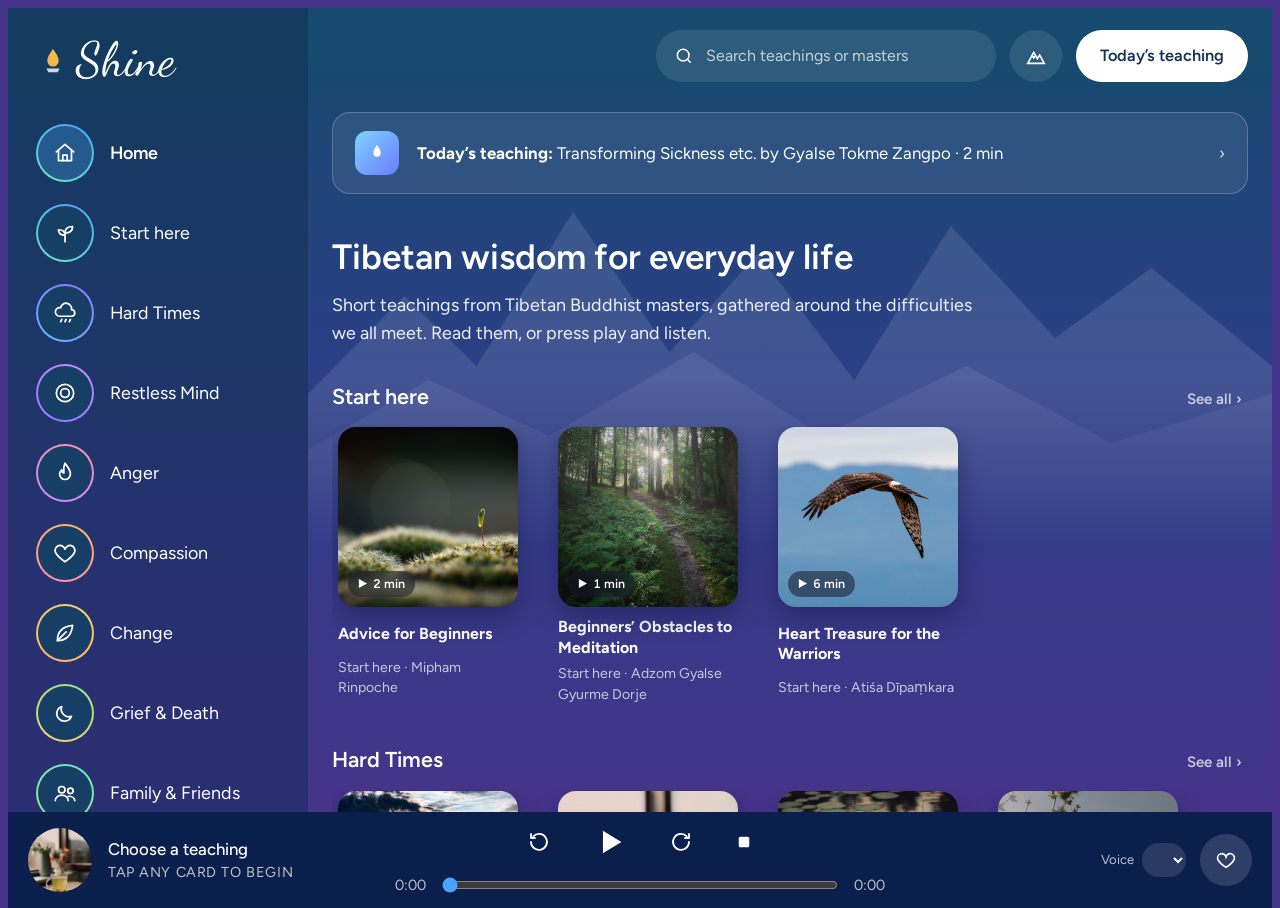
==== web/index.html @ 74795d8e "Refactor code structure for improved readability and maintainability" ====
<!doctype html>
<html lang="en"><head><meta charset="utf-8"><meta name="viewport" content="width=device-width, initial-scale=1, viewport-fit=cover"></head><body>
<title>Shine</title>
<meta name="claude:viewport-fit-sides" content="cover">
<link rel="preconnect" href="https://fonts.googleapis.com">
<link rel="stylesheet" href="https://fonts.googleapis.com/css2?family=Dancing+Script:wght@600;700&family=Figtree:wght@400;500;600;700&family=Spectral:ital,wght@0,400;0,500;1,400&display=swap">
<style>
/* Layout: fixed left rail of ringed icons + scrolling content over a dusk-sky gradient; collections show square artwork cards; a bottom player reads teachings aloud. */
:root{
  --sky-top:#164a6e; --sky-mid:#2b3f86; --sky-low:#45348a; --rail:#123c5e;
  --ink:#ffffff; --soft:rgba(255,255,255,.72); --faint:rgba(255,255,255,.14);
  --glass:rgba(255,255,255,.10); --player:#0b1f4d; --accent:#4aa3ff; --gold:#f2b84b;
  --script:"Dancing Script", "Snell Roundhand", cursive;
  --ui:"Figtree", system-ui, -apple-system, "Segoe UI", sans-serif;
  --read:"Spectral", Georgia, serif;
  color-scheme:dark;
}
*{box-sizing:border-box}
html,body{height:100%}
body{background:var(--sky-low);color:var(--ink);font-family:var(--ui);font-size:15px;line-height:1.45;-webkit-font-smoothing:antialiased;overflow:hidden}
button{font:inherit;color:inherit;background:none;border:0;cursor:pointer}
a{color:inherit}
:focus-visible{outline:2px solid #fff;outline-offset:3px;border-radius:10px}

.app{display:grid;grid-template-columns:300px 1fr;grid-template-rows:1fr auto;height:100%}
/* rail */
.rail{grid-row:1/2;background:linear-gradient(180deg,var(--rail),#2a2f72 85%);padding:28px 0 16px;padding-left:max(28px,env(safe-area-inset-left,0px));display:flex;flex-direction:column;gap:6px;overflow-y:auto}
.logo{font-family:var(--script);font-size:3rem;line-height:1;margin:0 0 26px 2px;text-decoration:none;display:flex;align-items:center;gap:8px}
.logo svg{width:30px;height:30px}
.nav-item{display:flex;align-items:center;gap:16px;padding:8px 10px 8px 0;border-radius:40px;text-align:left;font-size:1.12rem;color:var(--ink)}
.ring{flex:none;width:58px;height:58px;border-radius:50%;padding:2px;background:conic-gradient(from 200deg,var(--c1),var(--c2),var(--c1))}
.ring span{display:grid;place-items:center;width:100%;height:100%;border-radius:50%;background:#173f66}
.ring svg{width:26px;height:26px;stroke:#fff;fill:none;stroke-width:1.6;stroke-linecap:round;stroke-linejoin:round}
.nav-item:hover .ring span,.nav-item[aria-current="page"] .ring span{background:#245a8c}
.nav-item[aria-current="page"]{font-weight:600}
.rail .legal{margin-top:auto;color:var(--soft);font-size:.82rem;padding-right:20px;line-height:1.5}

/* content */
.content{grid-row:1/2;overflow-y:auto;position:relative;background:linear-gradient(180deg,var(--sky-top) 0%,var(--sky-mid) 45%,var(--sky-low) 100%)}
.content::before{content:"";position:absolute;left:0;right:0;top:120px;height:420px;pointer-events:none;opacity:.22;background:
  linear-gradient(transparent 60%,var(--sky-mid)),
  url("data:image/svg+xml,%3Csvg xmlns='http://www.w3.org/2000/svg' viewBox='0 0 1200 300' preserveAspectRatio='none'%3E%3Cpath d='M0 300 L0 190 L120 120 L210 170 L330 60 L450 160 L560 90 L680 180 L800 70 L930 150 L1050 100 L1200 170 L1200 300Z' fill='%23ffffff' opacity='.5'/%3E%3Cpath d='M0 300 L0 230 L150 180 L300 220 L480 160 L640 220 L820 170 L1000 225 L1200 190 L1200 300Z' fill='%23ffffff' opacity='.6'/%3E%3C/svg%3E") center/100% 100% no-repeat}
.inner{position:relative;padding-left:max(24px,env(safe-area-inset-left,0px));padding-right:max(24px,env(safe-area-inset-right,0px));padding-block:0 48px;max-width:1500px}
.top{position:sticky;top:0;z-index:5;display:flex;justify-content:flex-end;align-items:center;gap:14px;padding-block:22px;padding-left:max(24px,env(safe-area-inset-left,0px));padding-right:max(24px,env(safe-area-inset-right,0px));background:linear-gradient(var(--sky-top) 55%,transparent)}
.round{width:52px;height:52px;border-radius:50%;background:var(--glass);display:grid;place-items:center}
.round svg{width:22px;height:22px;stroke:#fff;fill:none;stroke-width:1.8;stroke-linecap:round}
.searchbox{display:flex;align-items:center;gap:10px;background:var(--glass);border-radius:999px;height:52px;padding:0 18px;flex:0 1 340px;min-width:0}
.searchbox input{background:none;border:0;outline:none;color:#fff;font:inherit;font-size:1rem;width:100%;min-width:0}
.searchbox input::placeholder{color:var(--soft)}
.searchbox svg{flex:none;width:20px;height:20px;stroke:#fff;fill:none;stroke-width:1.8}
.pill-btn{height:52px;padding:0 24px;border-radius:999px;font-weight:600;font-size:1.02rem;background:#fff;color:#16305c;white-space:nowrap}

.banner{display:flex;align-items:center;gap:18px;border:1px solid rgba(255,255,255,.22);background:rgba(255,255,255,.08);border-radius:18px;padding:18px 22px;margin:8px 0 38px;font-size:1.05rem;text-align:left;width:100%}
.banner .badge{flex:none;width:44px;height:44px;border-radius:12px;display:grid;place-items:center;background:linear-gradient(135deg,#7fd3ff,#6a7bff)}
.banner .badge svg{width:22px;height:22px;fill:#fff}
.banner .chev{margin-left:auto;opacity:.8}

h1.coll{font-weight:600;font-size:clamp(1.6rem,3vw,2.2rem);margin:0 0 8px;text-wrap:balance}
.intro{font-size:1.12rem;color:#fff;opacity:.92;max-width:60ch;margin:0 0 30px;line-height:1.55}
.row-head{display:flex;align-items:baseline;justify-content:space-between;gap:12px;margin:34px 0 14px}
.row-head h2{font-size:1.35rem;font-weight:600;margin:0}
.row-head button{color:var(--soft);font-weight:600}
.row-head button:hover{color:#fff}
.row{display:grid;grid-auto-flow:column;grid-auto-columns:clamp(160px,15vw,230px);gap:28px;overflow-x:auto;scrollbar-width:none;padding-bottom:4px;scroll-snap-type:x proximity}
.row::-webkit-scrollbar{display:none}
.grid{display:grid;grid-template-columns:repeat(auto-fill,minmax(180px,1fr));gap:34px 28px}

.card{display:grid;gap:10px;text-align:left;scroll-snap-align:start;min-width:0}
.thumb{position:relative;aspect-ratio:1/1;max-width:100%;border-radius:18px;overflow:hidden;box-shadow:0 10px 24px rgba(5,10,40,.35);transition:transform .2s ease}
.card:hover .thumb{transform:translateY(-4px)}
.thumb svg,.thumb img{display:block;width:100%;height:100%;object-fit:cover}
.now .disc img{width:100%;height:100%;object-fit:cover;display:block}
.dur{position:absolute;left:10px;bottom:10px;display:flex;align-items:center;gap:6px;background:rgba(20,25,40,.55);backdrop-filter:blur(6px);border-radius:999px;padding:4px 10px;font-size:.78rem;font-weight:600;font-variant-numeric:tabular-nums}
.dur svg{width:9px;height:9px;fill:#fff}
.card h3{margin:0;font-size:1rem;font-weight:700;line-height:1.3}
.card .sub{color:var(--soft);font-size:.88rem;margin-top:-4px}
.empty{color:var(--soft);font-size:1.05rem}

/* reader */
.reader{position:fixed;inset:0 0 auto 0;bottom:var(--player-h,0px);z-index:20;overflow-y:auto;background:linear-gradient(180deg,#123c5e,#2b3f86 60%,#3b3185)}
.reader-top{position:sticky;top:0;z-index:2;display:flex;align-items:center;gap:12px;padding-block:16px;padding-top:max(16px,env(safe-area-inset-top,0px));padding-left:max(20px,env(safe-area-inset-left,0px));padding-right:max(20px,env(safe-area-inset-right,0px));background:linear-gradient(#123c5e 70%,transparent)}
.reader-top .crumb{color:var(--soft);font-size:.9rem;min-width:0;overflow:hidden;text-overflow:ellipsis;white-space:nowrap}
.reader-top .round{margin-left:auto;width:44px;height:44px}
.read-hero{display:grid;grid-template-columns:200px 1fr;gap:28px;align-items:end;max-width:900px;margin:10px auto 34px;padding-left:max(20px,env(safe-area-inset-left,0px));padding-right:max(20px,env(safe-area-inset-right,0px))}
.read-hero .thumb{box-shadow:0 18px 40px rgba(5,10,40,.45)}
.read-hero h1{font-size:clamp(1.7rem,3.4vw,2.5rem);font-weight:700;margin:6px 0 6px;line-height:1.15;text-wrap:balance}
.read-hero .by{color:var(--soft);font-size:1rem;margin:0 0 16px}
.kicker{text-transform:uppercase;letter-spacing:.14em;font-size:.75rem;font-weight:700;color:var(--soft)}
.listen{display:inline-flex;align-items:center;gap:10px;background:#fff;color:#16305c;font-weight:700;border-radius:999px;padding:12px 22px}
.listen svg{width:14px;height:14px;fill:currentColor}
.paper{max-width:900px;margin:0 auto;padding-left:max(20px,env(safe-area-inset-left,0px));padding-right:max(20px,env(safe-area-inset-right,0px));padding-bottom:60px}
.text{background:rgba(255,255,255,.06);border:1px solid rgba(255,255,255,.12);border-radius:22px;padding:clamp(22px,4vw,44px)}
.text-inner{max-width:62ch;margin:0 auto;font-family:var(--read);font-size:1.15rem;line-height:1.78;color:#f3f0ff}
.text-inner p{margin:0 0 .9em;border-radius:6px;transition:background .3s}
.text-inner p.speaking{background:rgba(242,184,75,.16);box-shadow:0 0 0 6px rgba(242,184,75,.16)}
.source{margin:26px auto 0;max-width:62ch;display:grid;gap:10px;font-size:.9rem;color:var(--soft)}
.source strong{color:#fff;font-size:.78rem;text-transform:uppercase;letter-spacing:.14em}
.cite{background:rgba(5,15,45,.35);border-radius:12px;padding:14px 16px;color:#fff;font-family:var(--read);font-size:.98rem;line-height:1.55;word-break:break-word}
.cite a{color:#9fd2ff}
.copy{justify-self:start;border:1px solid rgba(255,255,255,.3);border-radius:999px;padding:7px 16px;color:#fff;font-weight:600;font-size:.85rem}
.more{max-width:900px;margin:0 auto;padding-left:max(20px,env(safe-area-inset-left,0px));padding-right:max(20px,env(safe-area-inset-right,0px));padding-bottom:40px}

/* player */
.player{grid-column:1/-1;grid-row:2/3;background:var(--player);display:grid;grid-template-columns:minmax(0,1fr) minmax(0,1.4fr) minmax(0,1fr);align-items:center;gap:16px;padding-block:12px calc(12px + env(safe-area-inset-bottom,0px));padding-left:max(20px,env(safe-area-inset-left,0px));padding-right:max(20px,env(safe-area-inset-right,0px));z-index:30}
.now{display:flex;align-items:center;gap:16px;min-width:0}
.now .disc{flex:none;width:64px;height:64px;border-radius:50%;overflow:hidden}
.now .disc svg{width:100%;height:100%;display:block}
.now .t{min-width:0}
.now .t b{display:block;font-weight:500;font-size:1.05rem;white-space:nowrap;overflow:hidden;text-overflow:ellipsis}
.now .t span{display:block;text-transform:uppercase;letter-spacing:.04em;color:var(--soft);font-size:.9rem;white-space:nowrap;overflow:hidden;text-overflow:ellipsis}
.controls{display:grid;gap:8px;justify-items:center}
.btns{display:flex;align-items:center;gap:30px}
.btns button svg{width:24px;height:24px;stroke:#fff;fill:none;stroke-width:1.8;stroke-linecap:round;stroke-linejoin:round}
.btns .play svg{width:34px;height:34px;fill:#fff;stroke:none}
.btns .stop svg{width:18px;height:18px;fill:#fff;stroke:none}
.prog{display:flex;align-items:center;gap:14px;width:100%;max-width:520px;font-size:.92rem;font-variant-numeric:tabular-nums;color:var(--soft)}
.prog input{flex:1;accent-color:var(--accent);min-width:0}
.extras{justify-self:end;display:flex;align-items:center;gap:14px;min-width:0}
.voice{display:flex;align-items:center;gap:8px;color:var(--soft);font-size:.82rem;min-width:0}
.voice select{background:rgba(255,255,255,.12);color:#fff;border:0;border-radius:999px;padding:8px 12px;font:inherit;font-size:.85rem;max-width:200px;min-width:0}
.voice option{color:#0b1f4d}
.heart{flex:none;width:52px;height:52px;border-radius:50%;background:rgba(255,255,255,.14);display:grid;place-items:center}
.heart svg{width:22px;height:22px;stroke:#fff;fill:none;stroke-width:1.8}
.heart[aria-pressed="true"] svg{fill:#ff8fa3;stroke:#ff8fa3}
.player .hint{color:var(--soft);font-size:.85rem}

@media (max-width:900px){
  body{overflow:auto}
  .app{grid-template-columns:1fr;grid-template-rows:auto 1fr auto;height:auto;min-height:100%}
  .rail{grid-row:1/2;flex-direction:row;align-items:center;overflow-x:auto;padding:12px 0;padding-left:max(16px,env(safe-area-inset-left,0px));padding-right:max(16px,env(safe-area-inset-right,0px));gap:10px;scrollbar-width:none}
  .rail::-webkit-scrollbar{display:none}
  .logo{font-size:2.2rem;margin:0 8px 0 0}
  .nav-item{flex-direction:column;gap:4px;font-size:.72rem;padding:0;text-align:center;flex:none;width:68px}
  .ring{width:46px;height:46px}.ring svg{width:20px;height:20px}
  .rail .legal{display:none}
  .content{grid-row:2/3;overflow:visible}
  .top{position:static;padding-block:14px}
  .pill-btn{display:none}
  .player{position:sticky;bottom:0;grid-row:3/4;grid-template-columns:minmax(0,1fr) auto}
  .player .controls{grid-column:1/-1;grid-row:2}
  .extras{grid-column:2;grid-row:1}
  .voice span{display:none}
  .voice select{max-width:120px}
  .now .disc{width:48px;height:48px}
  .read-hero{grid-template-columns:110px 1fr;gap:18px}
  .reader{position:fixed;bottom:var(--player-h,0px)}
}
@media (prefers-reduced-motion:reduce){*{transition:none!important;scroll-behavior:auto!important}}
</style>

<div class="app">
  <nav class="rail" id="rail" aria-label="Collections"></nav>
  <div class="content" id="content">
    <div class="top">
      <label class="searchbox" for="q"><svg viewBox="0 0 24 24"><circle cx="11" cy="11" r="7"/><path d="m20 20-4-4"/></svg><input id="q" type="search" placeholder="Search teachings or masters" autocomplete="off"></label>
      <button class="round" id="surprise" title="Surprise me" aria-label="Open a random teaching"><svg viewBox="0 0 24 24"><path d="M3 20 9.5 8l4 7 2.5-4 5 9z"/><path d="m8 12 1.5 2 1.5-2"/></svg></button>
      <button class="pill-btn" id="today-btn">Today’s teaching</button>
    </div>
    <div class="inner" id="view"></div>
  </div>
  <footer class="player" id="player">
    <div class="now"><div class="disc" id="p-disc"></div><div class="t"><b id="p-title">Choose a teaching</b><span id="p-author">Tap any card to begin</span></div></div>
    <div class="controls">
      <div class="btns">
        <button id="p-back" aria-label="Previous paragraph"><svg viewBox="0 0 24 24"><path d="M4 12a8 8 0 1 0 2.3-5.7"/><path d="M4 4v4h4"/></svg></button>
        <button class="play" id="p-play" aria-label="Play"><svg viewBox="0 0 24 24" id="p-icon"><path d="M7 4v16l13-8z"/></svg></button>
        <button id="p-fwd" aria-label="Next paragraph"><svg viewBox="0 0 24 24"><path d="M20 12a8 8 0 1 1-2.3-5.7"/><path d="M20 4v4h-4"/></svg></button>
        <button class="stop" id="p-stop" aria-label="Stop"><svg viewBox="0 0 24 24"><rect x="5" y="5" width="14" height="14" rx="2"/></svg></button>
      </div>
      <div class="prog"><span id="p-cur">0:00</span><input id="p-range" type="range" min="0" max="0" value="0" aria-label="Position in teaching"><span id="p-len">0:00</span></div>
    </div>
    <div class="extras"><label class="voice" for="p-voice"><span>Voice</span><select id="p-voice"></select></label>
    <button class="heart" id="p-heart" aria-pressed="false" aria-label="Save to favourites"><svg viewBox="0 0 24 24"><path d="M12 20s-7-4.4-9-9a4.6 4.6 0 0 1 9-2.5A4.6 4.6 0 0 1 21 11c-2 4.6-9 9-9 9z"/></svg></button></div>
  </footer>
</div>

<div class="reader" id="reader" hidden role="dialog" aria-modal="true" aria-labelledby="r-title">
  <div class="reader-top"><span class="crumb" id="r-crumb"></span><button class="round" id="r-close" aria-label="Close"><svg viewBox="0 0 24 24"><path d="M6 6l12 12M18 6 6 18"/></svg></button></div>
  <div class="read-hero"><div class="thumb" id="r-art"></div><div><span class="kicker" id="r-shelf"></span><h1 id="r-title"></h1><p class="by" id="r-by"></p><button class="listen" id="r-listen"><svg viewBox="0 0 24 24"><path d="M7 4v16l13-8z"/></svg>Listen</button></div></div>
  <div class="paper"><div class="text"><div class="text-inner" id="r-text"></div>
    <div class="source"><strong>Source</strong><div class="cite" id="r-cite"></div><button class="copy" id="r-copy">Copy citation</button></div></div></div>
  <div class="more" id="r-more"></div>
</div>

<script>
const TEXTS = [{"id": "LH001", "title": "How to Cultivate Concentration", "author": "Mipham Rinpoche", "playlist": "focus-restless-mind", "credit": "Translated by Adam Pearcey, 2018.", "url": "https://www.lotsawahouse.org/tibetan-masters/mipham/how-to-cultivate-concentration", "version": "1.0–20180208", "retrieved": "2026-11-02", "minutes": 2, "paras": ["ཞི་གནས་བདུད་རྩི་འཐུང་འདོད་ན། །", "ཕྱི་ཡི་འདུ་འཛིའི་རྒྱུན་ཐག་མ་བཅད་ན། །", "ནང་གི་རྣམ་གཡེངས་ལྡོག་ཐབས་མེད། །", "ནང་གི་རྣམ་གཡེངས་རྒྱུན་ཐག་ཆོད། །", "You might wish to drink the nectar of calm abiding,", "But unless you interrupt the stream of external activity,", "There’s no way to prevent internal distraction.", "And you must eradicate this wandering within.", "རྣམ་གཡེངས་རྒྱུན་ཐག་མ་བཅད་ན། །", "རྩེ་གཅིག་གནས་པའི་སྐབས་མི་རྙེད། །", "དྲན་པས་ཆུ་ལོན་བར་མེད་བརྩིགས། །", "ཅུང་ཟད་སྡོད་ནས་ཤེས་བཞིན་བརྟེན། །", "Unless you stem the flow of mental distraction,", "You’ll never arrive at single-pointed concentration.", "Build a secure dam, therefore, with mindfulness.", "And apply vigilance whenever you rest for a while.", "ཡེངས་མེད་ངང་ལ་རྒྱུན་ཆགས་སུ། །", "ཇི་གནས་ཡུན་བསྲིང་བརྩོན་པ་བསྐྱེད། །", "གོམས་པ་ཆགས་ནས་སླར་ཡང་སྒྲིམ། །", "འོག་འགྱུའི་དགྲ་ཆོམས་གནས་ཆ་བསྐྱེད། །", "Return continually to the state of non-distraction,", "And strive to extend the duration of the experience.", "When it becomes familiar, apply yourself further.", "Conquer the enemy, undercurrent thoughts, and generate calm.", "བརྟན་ནས་ཇི་སྲིད་རྩོལ་མེད་དུ། །", "འཇུག་ཅིང་དེ་ལས་ཤིན་སྦྱངས་ཀྱི། །", "ཞི་གནས་དངོས་སུ་མ་གྲུབ་པར། །", "བར་མེད་བརྩོན་ཅིག་ཐང་ལྷོད་བྱས། །", "When you gain stability,", "Continue until the practice is effortless and you achieve pliancy", "And genuine śamatha—calm abiding.", "Apply yourself uninterruptedly, balancing tension and repose.", "ཡུན་རིང་འབྱོང་དཀའ་ཞུམ་སྲིད་པས། །", "དང་པོ་བསྲན་ཚུགས་བརྩོན་པ་སྤེལ། །", "བར་དུ་རྒྱུན་ཆགས་བར་མེད་འབད། །", "ཐ་མ་སྟོབས་རྙེད་དགའ་འབྲས་མྱོང་། །", "དེ་ལྟར་འབད་ན་དོན་བཟང་འབྱུང་། །", "Prolonged training in what is difficult can be discouraging,", "So begin by strengthening your determination and diligence.", "Then, in the middle, strive continually without interruption.", "In the end, you’ll gain strength and savour the fruits of joy.", "This is how your efforts will yield their excellent reward.", "Composed on the seventh day of the sixth month."]}, {"id": "LH002", "title": "Importance of Mindfulness and Vigilance", "author": "Mipham Rinpoche", "playlist": "focus-restless-mind", "credit": "Translated by Adam Pearcey, 2022.", "url": "https://www.lotsawahouse.org/tibetan-masters/mipham/importance-mindfulness-vigilance", "version": "1.1–20220418", "retrieved": "2026-11-02", "minutes": 2, "paras": ["The Importance of Mindfulness and Vigilance[1]", "by Mipham Rinpoche", "Namo guru mañjuśrīye!", "When we settle evenly to look within,", "Our mind’s wild, discursive thought", "Appears as limitless as ripples in a river,", "As indeterminable as a cloudless sky,", "As unceasing as a mighty torrent,", "And as aimless as the passing breeze.", "Indulging in this throughout time without beginning", "Has not brought us even the slightest benefit.", "Now, setting ourselves up for such effects again in future,", "It is as if we’re tormented, possessed by demons or diseased.", "By continuing to indulge negative habits and tendencies", "We’ll revert, like an unfurled scroll, to the same predicament.", "It is these waves of uncontrolled distraction", "That are the source of the harm we inflict upon ourselves.", "When, therefore, we establish the sentinel of mindfulness,", "We must eliminate entirely all ideas and imaginings", "About anything other than the primary object of focus.", "Then, we must calmly maintain such presence and vigilance,", "And quash anything that might stir or arise within the mind.", "Unless we can maintain an uninterrupted chain of vigilance", "The samādhi of śamatha will prove elusive even after a hundred aeons.", "In time, when demonic thoughts lose their strength", "And the mind is workable, engaged or settled at will,", "The qualities of samādhi will arise within the heart.", "Until then don’t stop, child, but let familiarity increase.", "Mipham Nampargyalwa wrote this on the fourth day of the second month of the Water Snake year (1893). Maṅgalam."]}, {"id": "LH003", "title": "Practice of Śamatha", "author": "Khenpo Pema Vajra", "playlist": "focus-restless-mind", "credit": "Translated by Adam Pearcey, 2005.", "url": "https://www.lotsawahouse.org/tibetan-masters/khenpo-pema-vajra/practice-shamatha", "version": "1.5–20250219", "retrieved": "2026-11-02", "minutes": 13, "paras": ["A Clear and Concise Description of the Practice of Śamatha", "by Khenpo Pema Vajra", "Homage to the guru!", "I prostrate to the buddhas and their bodhisattva heirs, who, like a sun of Dharma,", "Dispel entirely the darkness of confusion among beings of the three realms,", "With the brilliant rays that shine from the sun of their perfect wisdom,", "Drawn by the chariot-like winds of their great compassionate love.", "This is the lineage of the Lion of the Śākyas, the supreme sage,", "The three scriptural collections, a perfect path of unerring teachings,", "Brought together into an approach a single practitioner can follow", "And put into practice, in the tradition of the wise and learned masters.", "I will now in brief describe the way to take up this noble path,", "Which takes as its foundation moral discipline that is perfectly pure,", "So that on the basis of supremely peaceful, one-pointed concentration,", "One may gain the supreme wisdom, entirely free from any flaw.", "Any intelligent individual with a sincere wish to pursue liberation must take up the only genuine approach that can bring this about, the precious teaching of the buddhas. The way these teachings are taken up is as follows. First one must rely upon an exceptional and learned spiritual friend as a guide, and through studying his or her instructions, cut through any misconceptions about the three sections of the scriptures. Then one must apply the three trainings in higher realization to one’s own mind and put them into practice in the sequence described by the great master Vasubandhu:", "Observing discipline, and having heard and contemplated the teachings,", "One applies oneself intensively to meditation.[1]", "As this says, at first one must practise ethical restraint through the pure moral discipline of renunciation, which is the foundation of all qualities, and then through study and reflection on the stages of the path to be practised, one thoroughly trains one’s mind and embarks upon the actual path of meditation itself. Regarding the main practice of the path, the glorious Nāgārjuna said:", "Without meditative concentration, there can be no wisdom,", "And without wisdom, there can be no meditative concentration,", "So by taking up these two together, the great ocean of saṃsāra", "Becomes inconsequential, like a drop of water in a hoof-print.[2]", "As this says, through the approach that unites meditation and wisdom, or śamatha and vipaśyanā, one is able to find liberation from the ocean of saṃsāric existence and progress along the path of peace. The logic behind this and the sequence in which they are to be practised is explained by Śāntideva:", "Knowing that the mind’s afflictions are overcome", "Through penetrating insight suffused with stable calm,", "You should first seek the peace of calm abiding,", "Which is found in joy and non-attachment for the world.[3]", "As this says, unless one has the stability of the mind of calm abiding, one will never gain the wisdom of vipaśyanā, so in the beginning one must cultivate śamatha. When doing so, first one develops the ‘one-pointed mind of the desire realm’ in which the grosser level of thoughts and distractions related to the level of the desire realm are all pacified. Then one gradually accomplishes the four dhyāna meditations corresponding to the levels of the form realm and the four absorptions of the formless realm. These nine stages corresponding to the nine levels of the three realms are known as ‘worldly meditations’ or ‘childish concentrations,’ and they provide the foundation for the supermundane path. Then there is the absorption of cessation, which is attained only through the supermundane path, and is added to these eight form and formless absorptions, to make nine in all, known collectively as ‘the nine successive absorptions’, because they must be entered sequentially, one after another.", "This is the actual main practice of meditative concentration or samādhi. In addition, there are also the common samādhis, such as the three liberations, ten totalities, eight spheres of dominant perception, five supercognitions and so on, which are developed with a mind of the form and formless stages through specific mental activity on the various levels. One should know that all the samādhis of the supermundane path in general and those of the noble bodhisattvas in particular—the illusion-like samādhi, warrior-faring samādhi, vajra-like samādhi and so on—as well as mnemonic retention, confidence and all the infinite gateways to liberation, are nothing other than variations of the samādhi in which śamatha and vipaśyanā are united.", "Once these general points have been understood, we come to the actual instruction on how to meditate. Leaving busyness and ordinary interaction behind, in a solitary environment, begin by generating a mind of renunciation and bodhicitta. Then visualize in the sky before you all the buddhas and bodhisattvas of the ten directions, and once you have performed the seven branches as a means of purification and gathering the accumulations, pray one-pointedly that you may develop pure samādhi. Then adopt the correct posture, sitting up straight on your seat, in the full or half vajra posture, or however is most comfortable, with your hands resting in the posture of equanimity, with a gentle and evenly balanced gaze, and so on. Then examine your mindstream very carefully: if you notice any strong thoughts or emotions that prevent your mind from resting in stillness—feelings such as desire, anger, malice, pride or confusion—then apply the appropriate antidote, such as meditating on unattractiveness, love, compassion, analyzing the psycho-physical elements (dhātu), interdependent origination, the inhalation and exhalation of breath and so on, in order to make your mind more workable. Then, when the mind is ready to focus on its particular object, you can begin the actual practice of śamatha meditation.", "The traditions based on scriptural sources and the pith instructions mention countless methods of meditation, but here let us follow the classical sources and mention first of all the nine ways of resting the mind in order to accomplish the one-pointed mind of the desire realm.", "The Ornament of Mahāyāna Sūtras says:", "Placing the attention on an object of focus,", "Remain with that and do not be distracted.", "Quickly recognizing distraction whenever it occurs,", "Settle the mind on its object once again.", "Increasingly, those with intelligent minds,", "Should gather and focus their attention.", "Then, in order to experience real qualities,", "Mind must be controlled in samādhi.", "Seeing the disadvantages of distraction,", "Dislike for meditation is pacified.", "Covetousness, mental discomfort and so on", "Are pacified in the same way.", "The diligent practitioner settles the mind", "With some application of effort.", "Finally it happens naturally and spontaneously,", "Through familiarity, without applying effort.", "As this says, you place your attention one-pointedly on a given object of focus, and remain with single-pointed attention focused on the clear image that arises in the mind. Then you sustain this image continually, without becoming distracted by anything else. Whenever any distraction does occur, however gross or subtle, you should recognize it immediately with watchful awareness, and settle the attention once again on the object of focus. Not being satisfied with some slight stillness of mind, you have to eradicate even the most subtle tendency towards distraction, and rest in one-pointed concentration. If you experience fatigue and lack of enthusiasm for samādhi, then reflect on the qualities of the buddhas and bodhisattvas in general, and in particular the qualities such as the supercognitions and miraculous abilities which arise through the power of samādhi, and generate enthusiasm for the practice. Should you begin to take pleasure in busyness or anything that is not conducive to stillness of mind, reflect on the faults of samsara in general and especially the faults of losing your way and remaining in your ordinary state. Recognizing the faults of distraction and busyness, pacify the mind’s excitement. Whenever any states of mind which prevent samādhi, such as covetousness, mental discomfort, excitement, regret, sleepiness or lethargy, malice, longing for objects of desire, hesitation and so on arise, pacify them by applying an appropriate antidote. You will extend the period of stillness in this way, yet as long as there is still some concern about dullness or agitation arising in the mind, and the need to deliberately apply an antidote, that is still the eighth stage of resting the mind. When there is no longer any need to apply an antidote out of expectation or concern regarding something to be abandoned or its remedy, and you can remain spontaneously in a state of stillness for as long as you wish, that is the ninth stage of resting the mind, the one-pointed mind of the desire realm. This is genuine śamatha, but if you still do not have the bliss of physical and mental pliancy, you have not yet reached the actual preparatory stage for the dhyāna meditations.", "Once pliancy is attained, there is a foundation for developing the wisdom of vipaśyanā. This is the preparatory stage which is known as ‘the capable stage.’ At this point, there are seven mental processes through which the main part of dhyāna meditation is accomplished.", "Firstly, there is the mental process of precisely discerning characteristics, in which one understands the positive and negative qualities of the three realms and their respective causes, the mental afflictions of the different levels of existence as well as the special qualities of dhyāna meditation.", "Secondly, there is the mental process of conviction, which is the confident belief arising out of this meditation that the flaws of the lower levels should be discarded, while the qualities of the higher levels should be attained.", "Then, the mental process of thorough separation involves discarding the coarser type of thoughts that should be abandoned by applying the antidote to the mental afflictions of a lower plane of existence.", "When one is freed from these mental afflictions of a lower stage, one attains the joy and physical well-being of mental and physical pliancy, and this is known as the mental process of gaining joy.", "The mental process of examination means that while the mind is abiding at a particular level, the mental afflictions of the level below should not arise, and so one deliberately focuses on a given object and carefully examines the mind, abandoning any afflictions that do develop.", "The mental process of the culmination of engagement is the unimpeded path during which the antidote that overcomes the subtle mental afflictions of the lower level arises in the mind.", "The mental process of the result of the culmination of engagement is the path of total release, at which point there is no longer any need to apply an antidote, the mental afflictions of the lower level having been totally eradicated.", "This is how the mind of the main dhyāna practice is accomplished.", "The first dhyāna level which is accomplished in this way has five features: conception, discernment, joy, physical well-being and samādhi.", "The second dhyāna, which is even more peaceful, has four features: the perfect clarity in which conception and discernment have been relinquished, joy, physical well-being and samādhi.", "The third dhyāna, which is more peaceful still, has five features: equanimity in which the concept of joy has been abandoned, mindfulness, watchful awareness, physical well-being and samādhi.", "The fourth dhyāna, which is called the ultimate dhyāna because it is yet more peaceful, has four features: the neutral sensation in which the sensation of physical well-being has been abandoned, mindfulness, the mental formation of equanimity, and samādhi.", "That is just a brief description of the four dhyānas. I have not mentioned here their particular characteristics in detail, nor have I gone into the ways of meditating on the formless absorptions, for fear that this would make the text excessively long, and also because there seems little need for it. Those who are interested can consult the texts of the abhidharma or the prajñāpāramitā.", "Whichever type of samādhi one is cultivating, the following factors are important to bear in mind. There are five faults related to meditation: laziness, forgetting the object of focus, dullness and agitation, not applying the antidote due to being too relaxed, and applying the antidote again and again because one is too tightly focused and not content simply to rest. The antidotes to these are known as the eight applications. Confident trust in the qualities of samādhi, the aspiration to attain these qualities, the consistent and dedicated diligence that these two inspire, and the blissful pliancy that develops as a result are the four antidotes to laziness. Mindfulness is the antidote to forgetfulness. Watchful awareness is the antidote to dullness and agitation. The antidote to under-application is to apply the antidote, bringing to mind the reasons for practising śamatha and vipaśyanā, as a means to overcome dullness and agitation, and equanimity is the antidote to over-application. It is through these that the mind of meditation is attained.", "Once the mind of meditative concentration has been accomplished in this way, if one analyzes ‘the four gateways to the vision of reality’—the aggregates, psycho-physical elements, sense sources and interdependent origination—using the valid logic of ultimate reasoning, such as the analysis of neither one nor many, and then remains one-pointedly in the ‘non-finding’ of anything at all, that becomes the unity of śamatha and vipaśyanā, which is the great approach leading to the path of the noble ones and the complete uprooting of saṃsāric existence. Besides this, the various methods for practising śamatha and vipaśyanā connected with the profound pith instructions, whether the gradual approach or the direct ‘bypassing’ approach, should be learned only from oral instructions.", "The entrance to the path leading to the peace of liberation,", "Is the samādhi in which śamatha and vipaśyanā are united.", "This clear and brief instruction on how it is accomplished", "Was written and offered from an isolated practice hermitage,", "By the buddhist monk named Pema Vajra,", "To fulfil the wishes of the diligent yogini Wangmo.", "Through this merit, may the realization of the paths and levels increase,", "And our own and others’ welfare be accomplished spontaneously!", "May it be virtuous!"]}, {"id": "LH004", "title": "Profound Śamatha Instruction", "author": "Mipham Rinpoche", "playlist": "focus-restless-mind", "credit": "Translated by Sean Price, 2019. The headings were added by Khen Rinpoche Yeshe Gyaltsen for the sake of clarity.", "url": "https://www.lotsawahouse.org/tibetan-masters/mipham/profound-shamatha-instruction", "version": "1.4–20250115", "retrieved": "2026-11-02", "minutes": 7, "paras": ["Profound Instruction on Śamatha", "by Jamgön Mipam Rinpoche", "I prostrate to Mañjuśrī!", "The Benefits of the Practice in Brief", "If you focus mind [upon itself] you’ll come to achieve śamatha, and gradually insight (vipaśyanā) into the nature of things will dawn.", "The Actual Instruction", "Draw your ordinary awareness – that which is vividly clear, open, and brilliant – into the empty center of your heart and allow it to settle; this is what is meant by mind being turned upon itself, and within this experience there is nothing whatsoever to focus upon.", "If mind exists, it should be found within the body; but it isn’t to be found, not in the heart and not anywhere else for that matter.", "When thoughts run wild look toward their source and remain there with a gentle tranquility.", "There is no need to search for mind; simply relax, and abide where you find yourself. Nor is there any need to investigate whether there is a ‘place’ to abide—simply abide within mind.", "It is perfectly alright to relax and allow the mind to settle within, to lie in its own bed. This is the uncontrived way of resting;[1] anything else is unnecessary.", "Just as the brilliance of sunlight increases when it refracts and reflects on turbulent waters, emotions and thoughts proliferate in an agitated mind; attempting to stop thoughts simply will not work. However, when the waters are no longer agitated but settled and calm, the reflection of the light-rays will decrease. Just like that, allow the mind, which is the source, to settle calmly without mental agitation.", "Don’t forget this experience, but rather use an uninterrupted flow of mindfulness and alertness to remain within the natural [empty-clear] calmness of mind – focused and fresh.", "If there is an experience of blankness, relax into its natural calmness.", "If there is an experience of intense clarity, relax into its natural calmness.", "If there is an experience of mind going wild and giving rise to many thoughts, relax into its natural calmness.", "In the naked, direct experience of whatever there is in that moment, simply relax, no matter what arises.", "When these experiences of blankness, clarity and thought arise, recognize them, but don’t follow or chase after them. Simply rest within the space that is the recognition of their nature.", "With familiarity this [recognition] will last longer and longer. Allow any analysis or coarse thinking to subside in its own place.", "On occasion, the mind may appear dull and devoid of all movement [of thought]. Clear this drowsiness and simply rest.", "At other times the mind may seem as if full of movement – giving rise to all kinds of thoughts. At such times, since the movements are none other than mind, look into its nature and relax.", "Don’t try to prolong the experience that follows movement but stand your ground. Thought will naturally subside, and you’ll come to see how agitation, calmness, or even strong feelings and emotions are all on the surface of mind – relax into its depths.", "Placing mind within your heart or simply letting your mind be, these are essentially the same. The key point is to relax the mind. When mindful, the knots of thought will untie in and of themselves. [Just as a snake can loosen knots in its body without relying on another, mind, when left to rest genuinely, frees itself.]", "The Faults of Being Continually Under the Influence of Discursive Thought", "There is no end to discursive thoughts; they won’t disappear in and of themselves. For all their multiplicity and number, they bring no real results or benefits. They can’t put an end to negative mental states or suffering.", "[Should you wish to be free of suffering you must get rid of its respective causes]", "To this end you must recognize the faults of discursive thought and emotion.", "Since time immemorial you have been under the control of these thoughts and, as a result, have not acquired any genuine qualities.", "Now, give up attachment to such thoughts and do all that you can to cultivate stillness of mind.", "The Qualities That Arise from Overcoming Discursive Thought", "If you can do this, you will gain many qualities, such as concentration and [uncontaminated] clairvoyance. You will gain the power to abide by the natural state and find supreme bliss.", "Reasons to Apply Great Effort to The Practice", "With such an understanding of the faults and benefits, and having gained a degree of control over the mind, continue to practice with unflagging diligence until you achieve calm abiding. [Where you have passed through the meditative experiences of movement, achievement, familiarity, stability, and ultimate experience and achieved the samādhi of the pinnacle of saṃsāra.]", "Through familiarity with this method of meditation, the moving energy/wind of activity [which gives rise to so many thoughts] will converge at your heart and enter the central channel. Wild hard-headed thoughts will be gradually pacified and your mind will become increasingly workable and positive.", "[The activity wind – movement of the subtle energy/wind within the body – will naturally come to dissolve into the central channel. The effect of this is that the rider of said energy, discursive thought, will be without its mount and will naturally dissolve into empty awareness and you will be without thought. Discursive thought will be calmed and you will abide in the open luminosity of their absence.]", "Showing How Profound and Yet Easy to Practice This Particular Method of Meditation Is", "Even without other modes of introduction from the guru, these pith instructions of mind resting upon itself offer a simple way to calm the mind that has none of the dangers associated with the forceful manipulation of energy.", "If you are able simply to place the mind upon itself in this way, workable concentration will be won swiftly and with little difficulty.", "Here there is no need for meditation upon subtle bindus/drops in the heart, nor upon letters, nor any shape and form for that matter. Nor is there a need to manipulate the breath.", "The most profound method of calm abiding is simply to view and rest in the nature of your own mind and sustain its continuity mindfully. This is easy to practice and brings fast results.", "A Summary of the Points: How Calm Abiding Naturally Gives Rise to Insight", "First, rest quietly and let the mind settle. Then, allow the mind to look into itself. Just as when you stare into space and there is nothing to observe, discursive and negative thoughts will naturally be liberated in and of themselves. Then the secret of mind—dharmatā, the union of [the view of Madhyamaka, the subject of the turning of the second dharma wheel] emptiness and clarity [the subject of the third turning of the dharma wheel and the subject of mantra, the Buddha Nature]—will naturally arise. And, through the blessings of the realization of a perfect qualified master, his/her lineage and your perfect devotion, an experience of the empty clarity of the great Natural State—the spontaneous, self-emergent wisdom, which is the meaning of the Luminous Great Perfection— will arise.", "Written by Mipam during the third part of the sixth day of the second month in the year of the Fire Horse."]}, {"id": "LH005", "title": "Mindfulness: The Mirror of the Mind", "author": "Nyoshul Khenpo Jamyang Dorje", "playlist": "focus-restless-mind", "credit": "Translated by Adam Pearcey, 2013.", "url": "https://www.lotsawahouse.org/tibetan-masters/nyoshul-khenpo-jamyang-dorje/mirror-of-the-mind", "version": "1.4–20230424", "retrieved": "2026-11-02", "minutes": 2, "paras": ["Homage to naturally arising, king-like mindfulness!", "I am the mirror of mindfulness,", "Clearly revealing carefulness and mindfulness.", "Look, my vajra friends!", "Seeing me, mindfulness is supported.", "Pray now to the Three Jewels,", "Inseparable from the Lama-Guru!", "Undistractedly, look into the essence of mind!", "Mindfulness is the root of the Dharma;", "Mindfulness is the path’s main practice;", "Mindfulness is a fortress for the mind;", "Mindfulness is an aid to the wisdom of self-knowing rigpa;", "Mindfulness is a support for Mahāmudrā, Dzogchen and Madhyamaka.", "Lacking mindfulness, we’re overcome by negative forces.", "Lacking mindfulness, we’re beset by laziness.", "Lacking mindfulness, we commit every wrong.", "Lacking mindfulness, we fail to accomplish our aims.", "Mindlessness—it’s like a pile of shit!", "Mindlessness—it’s like fishing on dry land!", "Mindlessness—it’s like a heartless corpse!", "Make your mindfulness secure, my friends!", "Through the heartfelt intentions of the precious teachers,", "May we come now to recognize our own true mindfulness!", "This request, a spur to remember mindfulness,", "Was offered to friends who possess the eyes of Dharma", "By the terrible monk called Jamyang Dorje,", "Who is really just a buck-toothed ox.", "Sarva maṅgalam!"]}, {"id": "LH006", "title": "Transforming Suffering and Happiness", "author": "Dodrupchen Jigme Tenpe Nyima", "playlist": "hard-times-suffering", "credit": "This edition was prepared especially for Lotsawa House by Adam Pearcey, 2006, based on earlier versions by Rigpa Translations.", "url": "https://www.lotsawahouse.org/tibetan-masters/dodrupchen-III/transforming-suffering-and-happiness", "version": "1.8–20241106", "retrieved": "2026-11-02", "minutes": 24, "paras": ["Transforming Suffering and Happiness into Enlightenment", "by Dodrupchen Jigme Tenpe Nyima", "Homage", "I pay homage to Noble Avalokiteśvara, recalling his qualities:", "Forever joyful at the happiness of others,", "And plunged into sorrow whenever they suffer,", "You have fully realized Great Compassion, with all its qualities,", "And abide, without a care for your own happiness or suffering![1]", "Statement of Intent", "I am going to put down here a partial instruction\non how to use both happiness and suffering as the path to enlightenment. This is indispensable for leading a spiritual life, a most needed tool of the Noble Ones, and quite the most priceless teaching in the world.", "There are two parts:", "1) how to use suffering as the path,", "2) and how to use happiness as the path.", "Each one is approached firstly through relative truth, and then through absolute truth.", "1) How to Use Suffering as the Path to Enlightenment", "i. Through Relative Truth", "Whenever we are harmed by sentient beings or anything else, if we make a habit out of perceiving only the suffering, then when even the smallest problem comes up, it will cause enormous anguish in our mind.", "This is because the nature of any perception or idea, be it happiness or sorrow, is to grow stronger and stronger the more we become accustomed to it. So as the strength of this pattern gradually builds up, before long we’ll find that just about everything we perceive becomes a cause for actually attracting unhappiness towards us, and happiness will never get a chance.", "If we do not realize that it all depends on the way in which mind develops this habit, and instead we put the blame on external objects and situations alone, the flames of suffering, negative karma, aggression and so on will spread like wildfire, without end. This is what is called: “all appearances arising as enemies.”", "We should arrive at a very precise understanding that the whole reason why sentient beings in this degenerate age are plagued by so much suffering is because they have such feeble powers of discernment.", "So not to be hurt by the obstacles created by enemies, illness or harmful influences, does not mean to say that things like sickness can be driven away, and that they will never occur again. Rather, it simply means that they will not be able to obstruct us from practising on the path.", "In order for this to happen, we need: first, to get rid of the attitude of being entirely unwilling to face any suffering ourselves and, second, to cultivate the attitude of actually being joyful when suffering arises.", "Dropping the Attitude of Being Entirely Unwilling to Suffer", "Think about all the depression, anxiety and irritation we put ourselves through by always seeing suffering as unfavourable, something to be avoided at all costs. Now, think about two things: how useless this is, and how much trouble it causes. Go on reflecting on this repeatedly, until you are absolutely convinced.", "Then say to yourself: “From now on, whatever I have to suffer, I will never become anxious or irritated.” Go over this again and again in your mind, and summon all your courage and determination.", "First, let’s look at how useless it is. If we can do something to solve a problem, then there is no need to worry or be unhappy about it; if we can’t, then it doesn’t help to worry or be unhappy about it either.", "Then, the enormous trouble involved. As long as we don’t get anxious and irritated, then our strength of mind will enable us to bear even the hardest of sufferings easily; they’ll feel as flimsy and insubstantial as cotton wool. But while we are dominated by anxiety, even the tiniest problem becomes extremely difficult to cope with, because we have the additional burden of mental discomfort and unhappiness.", "Imagine, for example, trying to get rid of desire and attachment for someone we find attractive while continuing to dwell all the while on their attractive qualities. It would all be in vain. In just the same way, if we concentrate only on the pain brought by suffering, we’ll never be able to develop endurance or the ability to bear it.[2] So, as in the instructions called ‘Sealing the Doors of the Senses’, don’t latch onto all kinds of mind-made concepts about your suffering. Learn instead to leave the mind undisturbed in its own natural state, bring the mind home, rest there, and let it find its own ground.", "Cultivating the Attitude of Being Joyful When Suffering Arises", "Seeing suffering as an ally to help us on the path, we must learn to develop a sense of joy when it arises. Yet whenever suffering strikes, unless we have some kind of spiritual practice to bring to it, one which matches the capacity of our mind, no matter how many times we might say to ourselves: ‘Well, as long as I’ve got roughly the right method, I’ll be able to use suffering and obtain such and such a benefit’, it’s highly unlikely that we’ll succeed. We’ll be as far from our goal, the saying goes, as the earth is from the sky.", "Therefore, use suffering as the basis for the following practices:", "a. Using Suffering to Train in Renunciation", "Sometimes, then, use your suffering in order to train your mind in renunciation.", "Say to yourself: “As long as I wander, powerless and without any freedom, in samsara, this kind of suffering is not something unjust or unwarranted. It’s simply the very nature of samsara.” At times, develop a deep sense of revulsion by thinking; “If it’s already so hard for me to bear even the little suffering and pain of the happy realms, then what about the suffering of the lower realms? Samsara is indeed an ocean of suffering, fathomless and without any end!” Then turn your mind towards liberation, and enlightenment.", "b. Using Suffering to Train in Taking Refuge", "Say to yourself: “Life after life, again and again we are continuously plagued by these kind of fears, and the one and only protection that can never fail us is the precious guide, the Buddha, the precious path, the Dharma, and the precious companions on the way, the Saṅgha: the Three Jewels. So it is on them that I must rely, entirely. Whatever happens, I will never renounce them.” Let this become a firm conviction, and train in the practice of taking refuge.", "c. Using Suffering to Overcome Arrogance", "As I explained before, [as long as we are in samsara] we are never independent or truly free or in control of our lives. On the contrary, we are always dependent on and at the mercy of suffering. So we must eliminate ‘the enemy that destroys anything that is wholesome and good’, which is arrogance and pride; and we must do away with the evil attitude of belittling others and considering them as inferior.", "d. Using Suffering to Purify Harmful Actions", "Remind yourself and realize: “All this suffering which I’m going through, and suffering which is greater still—all the boundless suffering that there is—come from nothing but harmful, negative actions.”", "Reflect, carefully and thoroughly, how:", "karma is certain—cause and effect is infallible;", "karma multiplies enormously;[3]", "you will never face the effects of something you have not done;", "whatever you have done will never go to waste.", "Then say to yourself: “So, if I really don’t want to suffer any more, then I must give up the cause of suffering, which is negativity.”[4] With the help of ‘The Four Powers’, make an effort to acknowledge and purify all the negative actions you have accumulated in the past, and then firmly resolve to avoid doing them in the future.", "e. Using Suffering to Find Joy in Positive Action", "Say to yourself: “If I really want to find happiness, which is the opposite of suffering, then I have got to make an effort to practise its cause, which is positive action.” Think about this in detail, and from every angle, and dwell on the implications. Then in every way possible, do whatever you can to make your positive, beneficial actions increase.", "f. Using Suffering to Train in Compassion", "Say to yourself: “Just like me, others too are tormented by similar suffering, or even much worse…” Train yourself by thinking: “If only they could be free from all this suffering! How wonderful it would be!” This will also help you to understand how to practise loving kindness, where the focus of the practice is those who have no happiness.", "g. Using Suffering to Cherish Others More than Yourself", "Train yourself to think: “The very reason why I am not free from suffering such as this is that from time immemorial I have cared only about myself. Now, from this moment onwards, I will only cherish others, as this is the source of all happiness and good.”", "It is extremely difficult to use suffering as the path when it has already struck, and is staring us in the face. That is why it is crucial to become familiar in advance with the specific practices to be used when misfortune and difficulties befall us. It is also particularly helpful, and will really count, if we use the practice we know best, and of which we have a clear, personal experience.", "With this, suffering and difficulties can become a help for our spiritual practice—but that alone is not enough. We need to gain a sense of real joy and enthusiasm, inspired by a thorough appreciation for our achievement, and then to reinforce this, and make it stable and continuous.", "So, with each of the practices outlined above, say to yourself: “This suffering has been of tremendous assistance; it will help me to achieve the many wonderful kinds of happiness and bliss which are experienced in the higher realms and in liberation from samsara and which are extremely difficult to find. From now on too, I know that whatever suffering lies in store for me will have the same effect. So however tough, however difficult the suffering may be, it will always bring me the greatest joy and happiness, bitter and yet sweet, like those Indian cakes made of sugar mixed with cardamom and pepper.” Follow this line of thought over and over, and very thoroughly, and get used to the happy state of mind that it brings. By reflecting like this, our minds will be so suffused with happiness that the suffering we feel through the senses will become almost imperceptible and incapable of disturbing our minds. This is the point at which sickness can be overcome through forbearance. It’s worth noting that this is also an indication as to whether difficulties brought about by enemies, harmful spirits and so on can be overcome.", "As we have already seen, reversing the attitude of not wanting to suffer is the whole basis for transforming suffering into our spiritual path. This is because we simply won’t be able to turn suffering into the path as long as anxiety and irritation continue to eat away at our confidence and disturb our mind.", "The more we arrive at actually transforming suffering into the path, the more we will enhance and reinforce all our previous practice. This is because our courage and good humour will grow all the more, once we can see from our own experience how suffering causes our spiritual practice and qualities to blossom.", "It is said that by training gradually with smaller sufferings, ‘step by step, in easy stages’, then in the end we’ll be able to handle big suffering and difficulties too. We must go about it like this, because it is extremely difficult to have an experience of something which is beyond our level or capacity.", "In the breaks between sessions, pray to the Lama and the Three Jewels that you may be able to take suffering onto your path. When your mind has grown a little bit stronger, then make offerings to the Three Jewels and to negative forces and insist: “Please send me misfortune and obstacles, so I can work on developing the strength of my practice!” At the same time, always, always stay confident, cheerful and happy.", "When you first begin this training, it is vital to distance yourself from ordinary social activities. Otherwise, caught up in everyday preoccupations and busyness, you will be influenced by all your misguided friends, asking questions like: “How can you bear to put up with so much suffering…so much humiliation…?”", "Besides, the endless worrying about enemies, relatives and possessions will cloud our awareness, and upset our minds beyond all our control, so that we inevitably go astray, sliding into bad habits. Then, on top of this, we’ll be swept away by all kinds of distracting objects and situations.", "But in the solitude of a retreat environment, since none of these are present, your awareness is very lucid and clear, and so it’s easy to make the mind do whatever you want it to do.", "It is for this very reason that when practitioners of Chöd train in ‘trampling right on top of suffering’, at the beginning they put off doing the practice using the harm caused by human beings and amidst distraction, but instead make a point of working with the apparitions of gods and demons in cemeteries and other desolate and powerful places.[5]", "To sum up: Not only so that your mind will not be affected by misfortune and suffering, but also to be able to draw happiness and peace of mind out of these things themselves, what we need to do is this: Do not see inner problems like illness, or outer troubles like rivals, spirits or scandalous gossip, as something undesirable and unpleasant, but instead simply get used to seeing them as something pleasing and delightful.", "To accomplish this, we need to stop looking at harmful circumstances as problems and make every effort to view them as beneficial. After all, whether a thing is pleasant or unpleasant comes down to how it is perceived by the mind.", "Take an example: someone who continually dwells on the futility of ordinary, mundane preoccupations will only get more and more fed up as their wealth or circle increase. On the other hand, someone who sees worldly affairs as meaningful and beneficial will seek, and even pray, to increase their power and influence.", "With this kind of training then:", "our mind and character will become more peaceful and more gentle;", "we will become more open (and more flexible);", "we will be easier to get along with;", "we will be courageous and confident;", "we will be freed from obstacles that hinder our Dharma practice;", "we will be able to turn any negative circumstances to our advantage, meet with success, and bring glory and auspiciousness;", "and our mind will always be content, in the happiness born of inner peace.", "To follow a spiritual path in this degenerate age, we cannot be without armour of this kind. Because if we’re no longer tormented by the suffering of anxiety and irritation, not only will other kinds of suffering fade away, like soldiers who’ve lost their weapons, but even misfortunes like illness will, as a rule, vanish on their own.", "The saints of the past used to say:", "“If you are not unhappy or discontented about anything, then your mind will not be disturbed. Since your mind is not disturbed, the subtle wind energy (Tib. lung) will not be disturbed. That means the other elements of the body will not be disturbed either. As a result, your mind will not be disturbed, and so it goes on, as the wheel of constant happiness turns.”", "Also:", "Horses and donkeys with sores on their backs", "Are an easy prey for scavenging birds.", "People who are prone to fear,", "Are easy victims to negative spirits.", "But not those whose character is stable and strong.", "Thus it is that the wise, seeing that all happiness and suffering depend upon the mind, will seek their happiness and well-being within the mind. Since all the causes of happiness are entirely within themselves, they will not be dependent on anything external, which means that nothing whatsoever, be it sentient beings or anything else, can do them any harm. And even when they die, this attitude will follow, so that they will always, always be free and in control.", "This is just how the bodhisattvas attain their meditative stabilization (samādhi) called ‘overwhelming over all phenomena with bliss’.", "However, foolish people chase after external objects and circumstances in the hope of finding happiness. But whatever happiness they do find, great or small, it always turns out like the saying:", "You’re not in control; it’s all in others’ hands.", "As if your hair were caught up in a tree.", "What you’d hoped for never comes to be; things never come together; or else you make misjudgments, and there is only one failure after another. Enemies and thieves have no trouble harming you, and even the slightest false accusation will separate you from your happiness. However much a crow looks after a baby cuckoo, it can never turn it into a baby crow. In the same way, if all your efforts are misguided and based on something unreliable, they will bring nothing but fatigue for the gods, negative emotions for the spirits, and suffering for yourself.", "This ‘heart advice’ brings a hundred different essential instructions together, into one crucial point. There are many other pith instructions on accepting suffering and hardships in order to practise the path, and on transforming illness and destructive forces into the path, as taught for example in the ‘Pacifying’ tradition. But here, in a way that’s easy to understand, I have given a general outline of how to accept suffering, based on the writings of the Noble Śāntideva, and his wise and learned followers.", "ii. Through Absolute Truth", "By means of reasoning, such as ‘the refutation of production from the four extremes’,[6] the mind is drawn towards emptiness, the natural condition of things, a supreme state of peace, and there it rests. In this state, let alone harmful circumstances or suffering, not even their names can be found.", "Even when you come out of this state, it’s not like before, when suffering arose in your mind and you would react with dread and lack of confidence. Now you can overcome it by viewing it as unreal and nothing but a label.", "I have not gone into detail here.", "2. How To Use Happiness as the Path to Enlightenment", "i. Through Relative Truth", "Whenever happiness and the various things that cause happiness appear, if we slip under their power, then we will grow increasingly conceited, smug and lazy, which will block our spiritual path and progress.", "In fact it’s difficult not to be carried away by happiness, as Padampa Sangye pointed out:", "We human beings can cope with a lot of suffering,", "But very little happiness.", "That’s why we need to open our eyes, in whatever ways we can, to the fact that happiness and the things that cause happiness are all actually impermanent, and are by nature suffering.[7]", "So try as best you can to arouse a deep sense of disillusionment, and to stop your mind indulging in its usual apathy and negligence. Say to yourself:", "“Look: all the happiness and material wealth of this world is trifling and insignificant, and brings with it all kinds of problems and difficulties. Still, in a certain sense, it does have its good side. Buddha said that someone whose freedom is impaired by suffering will have great difficulty attaining enlightenment, but for someone who is happy, it is easier to attain.", "“What good fortune then to be able to practise the Dharma in a state of happiness like this! So, from now on, in whatever way I can, I must convert this happiness into Dharma, and then from the Dharma, happiness and well-being will continuously arise. That’s how I can train in making Dharma and happiness support one another. Otherwise, I’ll always end up where I started—like trying to boil water in a wooden saucepan.”", "The main point to get here is that whatever happiness, whatever well-being, comes our way, we must unite it with Dharma practice. This is the whole vision behind Nāgārjuna’s Garland of Jewels.[8]", "Even though we may be happy, if we don’t recognize it, we will never be able to make use of that happiness as an opportunity for practising the Dharma. Instead we’ll be forever hoping that some extra happiness will come our way, and we’ll waste our lives on countless projects and actions. The antidote to this is to apply the practice wherever it is appropriate, and, above all, to savour the nectar of contentment.", "There are other ways of turning happiness into the path, especially those based on recalling the kindness of the Buddha, Dharma and Saṅgha, and on the instructions for training in bodhicitta, but this will do for now. As with using suffering as the path, so with happiness too, you need to go to a solitary retreat environment and combine this with practices of purification and accumulating merit and wisdom.", "ii. The Absolute Dimension", "This is the same as for turning suffering into the path.", "What this Training Brings", "If we cannot practise when we’re suffering because of all the anxiety we go through, and we cannot practise when we’re happy because of our attachment to happiness, then that rules out any chance of our practising Dharma at all. That is why there is nothing more crucial for a practitioner than this training in turning happiness and suffering into the path.", "And if you do have this training, no matter where you live, in a solitary place or in the middle of a city; whatever the people around you are like, good or bad; whether you’re rich or poor, happy or distressed; whatever you have to listen to, praise or condemnation, good words or bad; you’ll never feel the slightest fear that it could bring you down in any way. No wonder this training is called the ‘Lion-Like Yoga’.", "Whatever you do, your mind will be happy, peaceful, spacious and relaxed. Your whole attitude will be pure, and everything will turn out excellently. Your body might be living in this impure world of ours, but your mind will experience the splendour of an unimaginable bliss, like the bodhisattvas in their pure realms.", "It’ll be just as the precious Kadampa masters used to say:", "Keep happiness under control;", "Put an end to suffering.", "With happiness under control", "And suffering brought to an end:", "When you’re all alone,", "This training will be your true friend;", "When you are sick,", "It will be your nurse.", "Goldsmiths first remove the impurities from gold by melting it in fire, and then make it malleable by rinsing it over and over again in water. It is just the same with the mind. If by using happiness as the path, you become weary and disgusted with it, and by taking suffering as the path, you make your mind clear and cheerful, then you will easily attain the extraordinary samādhi which makes mind and body capable of doing anything you wish.", "This instruction, I feel, is the most profound of all, for it perfects discipline, the source of everything positive and wholesome. This is because not being attached to happiness creates the basis of the extraordinary discipline of renunciation, and not being afraid of suffering makes this discipline completely pure.", "As they say:", "Generosity forms the basis for discipline;", "And patience is what purifies it.", "By training in this practice now, then when you attain the higher stages of the path, this is what it will be like:", "You will realize that all phenomena are like an illusion, and", "To be born again is just like walking into a lovely garden.", "Whether you face prosperity or ruin,", "You’ll have no fear of negative emotions or suffering.[9]", "Here are some illustrations from the life of the Buddha. Before he attained enlightenment, he abandoned the kingdom of a universal monarch as if it were straw and lived by the river Nairañjanā without a care for the harshness of the austerities he was practising. What he showed was that in order to accomplish our own ultimate benefit, the nectar of realization, we must have mastered the one taste of happiness and suffering.", "Then after he attained enlightenment, the chiefs of humans and gods, as far as the highest realms, showed him the greatest reverence, placing his feet on the crown of their heads, and offering to serve and honour him with all manner of delights. However, a brahmin called Bhāradvāja abused him and criticized him a hundred times; he was accused of sexual misconduct with the impudent daughter of another brahmin; he lived off rotten horse fodder for three months in the land of King Agnidatta, and so on. But he remained without the slightest fluctuation in his mind, neither elated nor downcast, like Mount Meru unshaken by the wind. He showed that in order to accomplish the benefit of sentient beings, again we have to have mastered that equal taste of happiness and suffering.", "Afterword", "A teaching like this should really be taught by the Kadampa masters, whose very lives enacted their saying:", "“No complaints when there’s suffering,", "Great renunciation when there’s happiness.”", "But if it’s someone like me who explains it, then I’m sure that even my own tongue is going to get fed up and cringe with embarrassment. Still, with the sole aim of making one taste of all the worldly preoccupations[10] my second nature, I, the old beggar Tenpe Nyima, have written this, here in the forest of many birds."]}, {"id": "LH007", "title": "Transforming Sickness etc.", "author": "Gyalse Tokme Zangpo", "playlist": "hard-times-suffering", "credit": "Translated by Adam Pearcey, 2007. Edited by Phillippa Sison. Revised 2012.", "url": "https://www.lotsawahouse.org/tibetan-masters/gyalse-thogme-zangpo/how-transform-sickness", "version": "2.3–20250220", "retrieved": "2026-11-02", "minutes": 2, "paras": ["How to Transform Sickness and Other Circumstances", "by Gyalsé Tokmé Zangpo", "Namo guru!", "This illusory heap of a body, which, like others, I possess—", "If it falls sick, so be it! In sickness I’ll rejoice!", "For it will exhaust my negative karma from the past.", "And, after all, many forms of Dharma practice", "Are for the sake of purifying the two obscurations.", "If I am healthy, so be it! In freedom from sickness I’ll rejoice!", "When body and mind are well and at ease,", "Virtuous practice can develop and gain strength.", "And, after all, the way to give meaning to this human life", "Is to devote body, speech and mind to virtue.", "If I face poverty, so be it! In lack of riches I’ll rejoice!", "I will have nothing to protect and nothing to lose.", "Whatever quarrels and conflicts there might be,", "All arise out of desire for wealth and gain—that’s certain!", "If I find wealth, so be it! In prosperity I’ll rejoice!", "If I can increase the stock of my merits that will suffice.", "Whatever benefit and happiness there might be, now and in the future,", "All result from merits I have gained—that’s certain!", "If I must die soon, so be it! In dying I’ll rejoice!", "Without allowing negative circumstances to intervene,", "And with the support of positive tendencies I have gathered,", "I will surely set out upon the genuine, unerring path!", "If I live long, so be it! In remaining I’ll rejoice!", "Once the crop of genuine experience has arisen,", "As long as the sun and rainfall of instructions do not diminish,", "If it is tended over time, it will surely ripen.", "So, whatever happens then, let us always cultivate joy!", "In response to a question from a Sakya geshé, asking what should be done in the event of sickness and the rest, I, the monk Tokmé, who discourses on the Dharma, set down these ways of bringing sickness and other circumstances onto the spiritual path.", "Sarva maṅgalam!"]}, {"id": "LH008", "title": "Bringing Sickness onto the Path", "author": "Dodrupchen Jigme Tenpe Nyima", "playlist": "hard-times-suffering", "credit": "Translated by Adam Pearcey, 2018", "url": "https://www.lotsawahouse.org/tibetan-masters/dodrupchen-III/three-ways-of-bringing-sickness-onto-path", "version": "2.0–20231106", "retrieved": "2026-11-02", "minutes": 2, "paras": ["Three Ways of Bringing Sickness onto the Path", "by Dodrupchen Jigme Tenpé Nyima", "There are three ways of bringing sickness onto the path: 1) best, 2) intermediate and 3) inferior.", "1. The Best Way", "The best way is simply to leave any intense pain that accompanies your sickness just as it is, without seeking to remedy it, and, by settling into it relaxedly, to allow the essence of the pain to arise as an experience of emptiness beyond conceptual elaboration.", "2. The Intermediate Way", "The intermediate way is to consider that the suffering and harmful influences (dön) that afflict sentient beings are all included within the intense pain that accompanies your sickness. Then, by bringing this pain onto the path and eliminating it together with the mental afflictions, it can become a support for virtuous practice.", "3. The Inferior Way", "The inferior way is to recognise sickness as a repayment for past negative actions. Without employing any method to alleviate it, do not react with aversion, but understand that it arises through the compassion of the Three Jewels, and, in this way, you will purify harmful actions and obscurations."]}, {"id": "LH009", "title": "The Universal Medicine for Healing All Ills", "author": "Jamyang Khyentse Chökyi Lodrö", "playlist": "hard-times-suffering", "credit": "Translated by Adam Pearcey, 2008. Many thanks to Ringu Tulku Rinpoche and Stefan Eckel.", "url": "https://www.lotsawahouse.org/tibetan-masters/jamyang-khyentse-chokyi-lodro/universal-medicine-healing-all-ills", "version": "1.5–20221203", "retrieved": "2026-11-02", "minutes": 1, "paras": ["Homage to the lama!", "Sickness is conceptual thought.", "When you are ill, be ill within the dharmatā nature.", "Within the nature of things, there is no illness.", "Sickness, without reference—let it be released into all-pervading space.", "Sickness is an embellishment of dharmatā’s display,", "And the play of intrinsic reality is unceasing.", "All that appears to us is sickness,", "All sickness is by nature wisdom.", "Within this wisdom, settle undistractedly,", "And causes and effects of sickness will be purified into all-pervading space.", "May all living beings throughout the three worlds", "Be spontaneously freed from the sickness of destructive emotions!", "When Rabchok was ill, I, the one called Lodrö, composed this in jest. May virtue abound!"]}, {"id": "LH010", "title": "Eight Verses of Training the Mind", "author": "Geshe Langri Thangpa", "playlist": "anger-difficult-people", "credit": "Rigpa Translations. Revised 2012.", "url": "https://www.lotsawahouse.org/tibetan-masters/geshe-langri-thangpa/eight-verses-training-mind", "version": "1.4–20230324", "retrieved": "2026-11-02", "minutes": 2, "paras": ["1. By thinking of all sentient beings", "As more precious than a wish-fulfilling jewel", "For accomplishing the highest aim,", "I will always hold them dear.", "2. Whenever I’m in the company of others,", "I will regard myself as the lowest among all,", "And from the depths of my heart", "Cherish others as supreme.", "3. In my every action, I will watch my mind,", "And the moment destructive emotions arise,", "I will confront them strongly and avert them,", "Since they will hurt both me and others.", "4. Whenever I see ill-natured beings,", "Or those overwhelmed by heavy misdeeds or suffering,", "I will cherish them as something rare,", "As though I’d found a priceless treasure.", "5. Whenever someone out of envy", "Does me wrong by attacking or belittling me,", "I will take defeat upon myself,", "And give the victory to others.", "6. Even when someone I have helped,", "Or in whom I have placed great hopes", "Mistreats me very unjustly,", "I will view that person as a true spiritual teacher.", "7. In brief, directly or indirectly,", "I will offer help and happiness to all my mothers,", "And secretly take upon myself", "All their hurt and suffering.", "8. I will learn to keep all these practices", "Untainted by thoughts of the eight worldly concerns.", "May I recognize all things as like illusions,", "And, without attachment, gain freedom from bondage."]}, {"id": "LH011", "title": "37 Practices of Bodhisattvas", "author": "Gyalse Tokme Zangpo", "playlist": "anger-difficult-people", "credit": "Translated by Adam Pearcey, 2006.", "url": "https://www.lotsawahouse.org/tibetan-masters/gyalse-thogme-zangpo/37-practices-all-bodhisattvas", "version": "1.6–20250303", "retrieved": "2026-11-02", "minutes": 11, "paras": ["The Thirty-Seven Practices of All the Bodhisattvas", "by Gyalse Tokme Zangpo", "Namo Lokeśvarāya!", "You see that all things are beyond coming and going,", "Yet still you strive solely for the sake of living beings—", "To you, my precious guru inseparable from Lord Avalokita,", "I offer perpetual homage, respectfully, with body, speech and mind.", "The perfect buddhas, who are the source of all benefit and joy,", "Come into being through accomplishing the sacred Dharma.", "And since this in turn depends on knowing how to practise,", "I shall now describe the practices of all the buddhas’ heirs.", "1. The practice of all the bodhisattvas is to study, reflect and meditate,", "Tirelessly, both day and night, without ever straying into idleness,", "In order to free oneself and others from this ocean of saṃsāra,", "Having gained this supreme vessel—a free, well-favoured human life, so difficult to find.", "2. The practice of all the bodhisattvas is to leave behind one’s homeland,", "Where our attachment to family and friends overwhelms us like a torrent,", "While our aversion towards enemies rages inside us like a blazing fire,", "And delusion’s darkness obscures what must be adopted and abandoned.", "3. The practice of all the bodhisattvas is to take to solitary places,", "Avoiding the unwholesome, so that destructive emotions gradually fade away,", "And, in the absence of distraction, virtuous practice naturally gains strength;", "Whilst, with awareness clearly focused, we gain conviction in the teachings.", "4. The practice of all the bodhisattvas is to renounce this life’s concerns,", "For friends and relatives, long acquainted, must all go their separate ways;", "Wealth and prized possessions, painstakingly acquired, must all be left behind;", "And consciousness, the guest who lodges in the body, must in time depart.", "5. The practice of all the bodhisattvas is to avoid destructive friends,", "In whose company the three poisons of the mind grow stronger,", "And we engage less and less in study, reflection and meditation,", "So that love and compassion fade away until they are no more.", "6. The practice of all the bodhisattvas is to cherish spiritual friends,", "By regarding them as even more precious than one’s own body,", "Since they are the ones who will help to rid us of all our faults,", "And make our virtues grow ever greater just like the waxing moon.", "7. The practice of all the bodhisattvas is to take refuge in the Three Jewels,", "Since they will never fail to provide protection for all who call upon them,", "For whom are the ordinary gods of this world ever capable of helping,", "As long as they themselves are trapped within saṃsāra’s vicious cycle?", "8. The practice of all the bodhisattvas is never to commit a harmful act,", "Even though not to do so might put one’s very life at risk,", "For the Sage himself has taught how negative actions will ripen", "Into the manifold miseries of the lower realms, so difficult to endure.", "9. The practice of all the bodhisattvas is to strive towards the goal,", "Which is the supreme state of changeless, everlasting liberation,", "Since all the happiness of the three realms lasts but a moment,", "And then is quickly gone, just like dewdrops on blades of grass.", "10. The practice of all the bodhisattvas is to arouse bodhicitta,", "So as to bring freedom to all sentient beings, infinite in number.", "For how can true happiness ever be found while our mothers,", "Who have cared for us throughout the ages, endure such pain?", "11. The practice of all the bodhisattvas is to make a genuine exchange", "Of one’s own happiness and well-being for all the sufferings of others.", "Since all misery comes from seeking happiness for oneself alone,", "Whilst perfect buddhahood is born from the wish for others’ good.", "12. Even if others, in the grips of great desire, should steal,", "Or encourage others to take away, all the wealth that I possess,", "To dedicate to them entirely my body, possessions and all my merits", "From the past, present and future— this is the practice of all the bodhisattvas.", "13. Even if others should seek to cut off my head,", "Though I’ve done them not the slightest wrong,", "To take upon myself, out of compassion,", "All the harms they have amassed—this is the practice of all the bodhisattvas.", "14. Even if others should declare before the world", "All manner of unpleasant things about me,", "To speak only of their qualities in return,", "With a mind that’s filled with love—this is the practice of all the bodhisattvas.", "15. Even if others should expose my hidden faults or deride me", "When speaking amidst great gatherings of many people,", "To conceive of them as spiritual friends and to bow", "Before them in respect—this is the practice of all the bodhisattvas.", "16. Even if others whom I have cared for like children of my own", "Should turn upon me and treat me as an enemy,", "To regard them only with special fondness and affection,", "As a mother would her ailing child—this is the practice of all the bodhisattvas.", "17. Even if others, equal or inferior to me in status,", "Should, out of arrogance, disparage me,", "To honour them, as I would my teacher,", "By bowing down my head before them—this is the practice of all the bodhisattvas.", "18. Even though I may be destitute and despised by all,", "Beset with terrible illness and plagued by evil spirits,", "Still to take upon myself all beings’ ills and harmful actions,", "Without ever losing heart—this is the practice of all the bodhisattvas.", "19. Even though I may be famous and revered by all,", "And as rich as Vaiśravaṇa, the god of wealth himself,", "To see the futility of all the glory and riches of this world", "And to remain without conceit—this is the practice of all the bodhisattvas.", "20. The practice of all the bodhisattvas is to subdue the mind", "With the forces of loving kindness and compassion.", "For unless the real adversary—my own anger—is defeated,", "Outer enemies, though I may conquer them, will continue to appear.", "21. The practice of all the bodhisattvas is to turn away immediately", "From those things which bring desire and attachment.", "For the pleasures of the senses are just like salty water:", "The more we taste of them, the more our thirst increases.", "22. The practice of all the bodhisattvas is never to entertain concepts,", "Which revolve around dualistic notions of perceiver and perceived,", "In the knowledge that all these appearances are but the mind itself,", "Whilst mind’s own nature is forever beyond the limitations of ideas.", "23. The practice of all the bodhisattvas is to let go of grasping", "When encountering things one finds pleasant or attractive,", "Considering them to be like rainbows in the summer skies—", "Beautiful in appearance, yet in truth devoid of any substance.", "24. The practice of all the bodhisattvas is to recognize delusion", "Whenever one is confronted by adversity or misfortune.", "For these sufferings are just like the death of a child in a dream,", "And it’s so exhausting to cling to delusory perceptions as real.", "25. The practice of all the bodhisattvas is to give out of generosity,", "With no hopes of karmic recompense or expectation of reward.", "For if those who seek awakening must give even their own bodies,", "What need is there to mention mere outer objects and possessions?", "26. The practice of all the bodhisattvas is to observe ethical restraint,", "Without the slightest intention of continuing in saṃsāric existence.", "For lacking discipline one will never secure even one’s own well-being,", "And so any thought of bringing benefit to others would be absurd.", "27. The practice of all the bodhisattvas is to cultivate patience,", "Free from any trace of animosity towards anyone at all,", "Since any potential source of harm is like a priceless treasure", "To the bodhisattva who is eager to enjoy a wealth of virtue.", "28. The practice of all the bodhisattvas is to strive with enthusiastic diligence—", "The source of all good qualities—when working for the sake of all who live;", "Seeing that even śrāvakas and pratyekabuddhas, who labour for themselves alone,", "Exert themselves as if urgently trying to extinguish fires upon their heads.", "29. The practice of all the bodhisattvas is to cultivate concentration,", "Which utterly transcends the four formless absorptions,", "In the knowledge that mental afflictions are overcome entirely", "Through penetrating insight suffused with stable calm.", "30. The practice of all the bodhisattvas is to cultivate wisdom,", "Beyond the three conceptual spheres, alongside skilful means,", "Since it is not possible to attain the perfect level of awakening", "Through the other five pāramitās alone, in wisdom’s absence.", "31. The practice of all the bodhisattvas is to scrutinize oneself", "Continually and to rid oneself of faults whenever they appear.", "For unless one checks carefully to find one’s own confusion,", "One might appear to be practising Dharma, but act against it.", "32. The practice of all the bodhisattvas is never to speak ill", "Of others who have embarked upon the greater vehicle,", "For if, under the influence of destructive emotions,", "I speak of other bodhisattvas’ failings, it is I who am at fault.", "33. The practice of all the bodhisattvas is to let go of attachment", "To the households of benefactors and of family and friends,", "Since one’s study, reflection and meditation will all diminish", "When one quarrels and competes for honours and rewards.", "34. The practice of all the bodhisattvas is to avoid harsh words,", "Which others might find unpleasant or distasteful,", "Since abusive language upsets the minds of others,", "And thereby undermines a bodhisattva’s conduct.", "35. The practice of all the bodhisattvas is to slay attachment", "And the rest—mind’s afflictions—at once, the very moment they arise,", "Taking as weapons the remedies held with mindfulness and vigilance.", "For once the kleshas have become familiar, they’ll be harder to avert.", "36. In short, no matter what one might be doing,", "By examining always the status of one’s mind,", "With continuous mindfulness and alertness,", "To bring about the good of others—this is the practice of all the bodhisattvas.", "37. The practice of all the bodhisattvas is to dedicate towards enlightenment", "All the virtue to be gained through making effort in these ways,", "With wisdom that is purified entirely of the three conceptual spheres,", "So as to dispel the sufferings of the infinity of beings.", "Here I have set down for those who wish to follow the bodhisattva path,", "Thirty-seven practices to be adopted by all the buddhas’ heirs,", "Based on what is taught in the sūtras, tantras and treatises,", "And following the instructions of the great masters of the past.", "Since my intellect is only feeble and I have studied but a little,", "This is not a composition likely to delight the connoisseurs,", "Yet since I’ve relied upon the sūtras and what the saints have taught", "I feel these are indeed the genuine trainings of the buddhas’ heirs.", "Still, the tremendous waves of activity of the bodhisattvas", "Are difficult for simple-minded folk like me to comprehend,", "And I must therefore beg the indulgence of all the perfect saints", "For any contradictions, irrelevancies or other flaws this may contain.", "Through whatever merit has here been gained, may all beings", "Generate sublime bodhicitta, both relative and absolute,", "And through this, come to equal Lord Avalokiteśvara,", "Transcending the extremes of existence and quiescence.", "This was composed in Jewel Cave (Rinchen Puk) in Ngulchu by the monk Tokme, a teacher of scripture and reasoning, for his own and others’ benefit."]}, {"id": "LH012", "title": "The Bodhisattva’s Garland of Jewels", "author": "Atiśa Dīpaṃkara", "playlist": "anger-difficult-people", "credit": "Rigpa Translations, 2008. Revised 2012.", "url": "https://www.lotsawahouse.org/indian-masters/atisha/jewel-rosary-bodhisattvas", "version": "2.1–20250325", "retrieved": "2026-11-02", "minutes": 5, "paras": ["In the language of India: Bodhisattvamaṇyāvalī", "In the language of Tibet: changchub sempé norbü trengwa (byang chub sems dpa’i nor bu’i phreng ba)", "In the English language: The Bodhisattva’s Garland of Jewels", "Homage to great compassion!", "Homage to the deities who inspire faith and devotion!", "Homage to the masters!", "Be done with doubt and indecision,", "And embrace your practice with all your heart.", "Shake off lethargy, dullness and laziness,", "And strive always with enthusiasm and joy.", "Mindful, vigilant and careful,", "Guard the doorways of your senses at every moment.", "Three times each day, three times at night,", "Again and again, examine your thoughts.", "Make plain your own failings,", "But don’t look for faults in others.", "Make known the good points of others,", "But keep quiet about your own best qualities.", "Let go of craving for gain and honour,", "And give up the urge for profit or fame.", "Cultivate love and compassion,", "And make your bodhicitta stable.", "Avoid the ten unwholesome actions,", "And make your faith and confidence be strong.", "With few wants, be content with what you have,", "And with gratitude repay any kindness you receive.", "Overcome anger and arrogance,", "And let humility rule your mind.", "Give up any unwholesome kind of living,", "And pursue a livelihood in keeping with the Dharma.", "Do away with your addiction to material things,", "And adorn yourself with the riches of the Āryas.", "The wealth of faith, of discipline,", "Generosity and learning,", "Decency, self-control,", "And wisdom—such are the seven riches.", "These most sacred forms of wealth", "Are seven treasures that never run out.", "Do not speak of this to those who are not human.", "Leave all busyness and distraction behind,", "And dwell instead in seclusion and solitude.", "Refrain from meaningless chatter,", "And always keep a check on what you say.", "Whenever you see your master or preceptor,", "Offer to serve them with devotion and respect.", "Those who possess enlightened vision", "And those first setting out upon the path—", "Regard them both as your spiritual teachers.", "Whenever you see any sentient beings,", "Regard them as your parents or your children.", "Don’t befriend those who act in harmful ways;", "Instead rely on true spiritual friends.", "Drop any feelings of hostility or ill will,", "And be happy, wherever you choose to go.", "Avoid getting attached to anything at all,", "And stay free from craving and desire.", "Attachment not only keeps you from happy births,", "It kills the very life of liberation.", "Should you find a way to peace and happiness,", "Strive constantly to put it into practice.", "Whatever task you set out to do,", "Accomplish that very thing first.", "This way, everything will turn out well;", "If not, nothing will succeed.", "Never take pleasure in acts that harm.", "And when thoughts of superiority creep in,", "There and then, deflate your self-importance,", "And recall your master’s personal advice.", "Or whenever you feel discouraged or inadequate,", "Raise your spirits and encourage yourself.", "And always meditate on emptiness.", "Should the objects of attachment or aversion appear,", "View them as no more than illusions or projections.", "Should you hear unpleasant words,", "Consider them nothing more than echoes.", "Should you suffer physical harm,", "See it as the result of your past actions.", "Keep entirely to solitude, far away from town,", "And, like the carcass of some wild animal,", "Stay hidden in nature by yourself,", "Free of all entanglement and attachment.", "Always keep up your pledges and commitments,", "And should laziness or procrastination strike,", "Immediately take note of your errors, one by one,", "And remind yourself of the heart of your discipline.", "Whenever you meet another person,", "Speak calmly, sincerely and truthfully.", "Take care not to frown or glare,", "And always wear a cheerful smile.", "And when you’re with those you see every day,", "Don’t be stingy, but be happy to give,", "And banish all feelings of envy.", "So as to protect others’ peace of mind,", "Stay clear of quarrels of any kind,", "And be patient and always forbearing.", "Don’t flatter, or be a fickle friend,", "But be steadfast and reliable all the time.", "Never disparage or belittle other people,", "But treat everyone with respect.", "When giving advice or instructions,", "Do so with compassion and a genuine wish to help.", "Be sure never to criticize the teachings.", "Set your sights on what inspires you most,", "And, through the ten forms of Dharma practice,[1]", "Exert yourself in sessions, day and night.", "Among others, keep a check on your speech;", "When alone, keep a check on your mind.", "Whatever virtues you amass in the past, present and future,", "Dedicate them all towards great, unsurpassable awakening,", "Share your merit among all sentient beings,", "And with the seven branch practice,", "Continually make great prayers of aspiration.", "Practising like this, you will complete", "Accumulations of both merit and wisdom,", "And eliminate the two forms of obscuration.", "You will make this human life meaningful,", "And, in time, gain unsurpassable awakening.", "This concludes the Bodhisattva’s Garland of Jewels, composed by the great Indian paṇḍita Dīpaṃkara Śrījñāna."]}, {"id": "LH013", "title": "The Four Immeasurables", "author": "Buddhagupta", "playlist": "compassion-kindness", "credit": "Translated by Samye Translations (trans. Laura Swan), 2011. Revised and edited for Lotsawa House, 2016.", "url": "https://www.lotsawahouse.org/indian-masters/buddhagupta/four-immeasurables-commentary", "version": "1.3–20240919", "retrieved": "2026-11-02", "minutes": 11, "paras": ["An Extensive Commentary on the Four Immeasurables", "by Buddhagupta", "Loving kindness, compassion,", "Sympathetic joy, and equanimity—", "How to cultivate with diligence", "These great immeasurables, I shall now explain.", "Focusing on immeasurable sentient beings brings about immeasurable accumulations, immeasurable qualities, and immeasurable primordial wisdom.", "Immeasurable Sentient Beings", "We cannot calculate the total number of sentient beings, saying, “This is how many there are in the three realms.” And sentient beings are thus said to be immeasurable. As the Bhagavān said in the Noble Sūtra Teaching the Great Compassion of the Tathāgatas:", "Son of noble family, the sentient beings living in a space the size of a chariot wheel, visible to a Tathāgata, are extremely numerous. But the gods and humans throughout the world-systems of the vast billionfold universe are not like that: the realms of these imperceptible sentient beings are immeasurable.", "Therefore, as the immeasurable realms of sentient beings are beyond comprehension, sentient beings are said to be immeasurable.", "You might wonder: when cultivating the immeasurables, how should we focus on immeasurable sentient beings and meditate?", "All sentient beings of the three realms have been circling throughout the higher and lower abodes throughout beginningless time based on the power of their individual karma. As there is not a single one who, in the course of this wandering, has not been close to us many hundreds or thousands of times, think: “These are my loved ones!” And abide in equanimity, extending the four immeasurables to all sentient beings. This is what is known as focusing on immeasurable sentient beings.", "Immeasurable Accumulations", "The immeasurable accumulations are those of merit and wisdom. All four immeasurables are, in this sense, the cause, since they are the cause or essence of generating boundless gatherings of both merit and wisdom. Thus, in the sūtras, the Bhagavān also says:", "Son of noble family, to make offerings to someone who is meditating on the samādhi of loving kindness, and who has not yet risen from his or her seat, creates immeasurable merit.", "If so much merit can be gained simply by offering gifts to one who is training in immeasurable loving kindness and the rest, what need is there to mention actually practising these immeasurables and meditating on them for oneself? The amount of merit generated thereby will be far, far greater.", "This is how immeasurable stores of merit and wisdom are produced. These then serve to generate a boundless collection of qualities, which, in turn, yields limitless wisdom.", "Immeasurable Qualities", "Immeasurable qualities are the great attributes of enlightenment, such as the powers, the fearlessnesses and the rest. They are the result of the accumulations of merit and wisdom gained through abiding in the four immeasurables. As this is what brings about the great qualities of enlightenment, we must earnestly apply ourselves to these four immeasurables.", "Immeasurable Primordial Wisdom", "These four dharmas—the four immeasurables—are the focal object of the Tathāgatas’ immeasurable primordial wisdom. Alternatively, it can be explained that primordial wisdom itself abides in the state of, or as the essence of, the four dharmas of loving kindness and the rest. This is what is meant when we speak of a sphere of experience, or an essence, in which the object of cognition is inseparable from cognitive awareness itself.", "Loving Kindness", "At the stage of ‘devoted conduct’, a bodhisattva experiences the “four factors of ascertainment”: attainment of appearance, enhancement of appearance, partial engagement in the meaning of suchness, and the unobstructed samādhi. For those bodhisattvas who experience these four factors of ascertainment, the gods, humans, pretas and the like, as well as the realms of hell-beings, are all directly perceptible to their heightened faculties. When they see these gods, humans and others, as well as the beings in the lower realms whose very nature is suffering, these bodhisattvas feel particularly strong compassion for them. At the same time, they realize that these beings have been circling in saṃsāra throughout beginningless time, and, therefore, have all, without exception, been their close relations. As a consequence, they feel great loving kindness towards them all, caring for them as if they were their very own children. They make aspirations that all sentient beings may be liberated from suffering and experience only happiness, and they act to benefit all beings. This is known as loving kindness focused on sentient beings.", "Bodhisattvas on the first to the seventh bhūmis generate loving kindness towards sentient beings by directly realising the nature of things. Although all phenomena lack any true nature, sentient beings fail to realise this, and, by tightly clinging to things as real, they circle throughout the three realms. These bodhisattvas therefore feel loving kindness towards the beings who suffer in this way. They make aspirations that they might realise the true nature, and they act to benefit all beings through the Dharma. This is known as loving kindness focused on phenomena.", "From the eighth bodhisattva bhūmi onwards, up and including the attainment of enlightenment, corresponds to the level of “spontaneous accomplishment, free of focus”. From the eighth bhūmi, bodhisattvas generate loving kindness towards sentient beings while acting for their benefit spontaneously and without thought. They act for beings as in the examples of a precious, wish-fulfilling jewel or a wish-granting tree. Although these bodhisattvas are without ordinary thoughts, great loving kindness still arises spontaneously through the power of their past aspirations, and they act to bring benefit to beings. This is known as loving kindness free of focus.", "How, then, do ordinary beings, who are just beginning, train in loving kindness that is focused on sentient beings? An ordinary beginner should meditate on loving kindness focused on sentient beings according to the following stages.", "There are three types of sentient beings: 1) those one cherishes, 2) those one is indifferent towards, and 3) those one dislikes. Cherished sentient beings can then be further subdivided into three: greater, middling, and lesser. Likewise, those one is indifferent towards and those one dislikes can also be subdivided into the three categories of greater, middling, and lesser. So, in all, there are nine divisions.", "At first, visualise someone you cherish in a middling way and practice feeling towards them just as you do towards those you cherish greatly, such as your own parents. Once you are familiar with this, visualise all those to whom you are indifferent, and practice feeling towards them just as you do towards those you cherish most. Then visualise those you mildly dislike and practice feeling towards them just as you do towards those you cherish most. Once you are used to this, visualise someone you dislike in a middling way and practice feeling towards them as you do towards those you cherish most. Then finally consider those you really dislike and train in feeling towards them the kind of love you feel for your own parents.", "Through this, we can train in focusing on all sentient beings, who, throughout the course of beginningless time, have been dear to us and have even been our own parents. And, as we train in this way, even though we begin by focussing on just the members of our own family, we gradually extend the practice until it is infinite.", "Compassion", "Compassion focused on sentient beings who are suffering is the compassionate wish to dispel the sufferings of all beings, who are plagued by the three sufferings (of suffering upon suffering, and the rest) or the eight sufferings (of birth, and so on).", "Compassion focused on sentient beings who do wrong is the compassionate wish to eliminate all the harmful actions of beings whose conduct is unvirtuous, as they are the root or cause of the sufferings just mentioned.", "Compassion focused on sentient beings who are not completely liberated as they lack the necessary conditions is directed towards those who cannot hear the Dharma as they lack a spiritual teacher. As it says in a tantra, “Those who don’t follow a teacher, who don’t hear the Dharma, and who aren’t liberated, are freed through compassion.”", "Sympathetic Joy", "Sympathetic joy is delight in the various kinds of wealth that sentient beings possess: material riches, the Dharma, and happiness.", "Sympathetic joy focused on perfectly gathering the accumulations is the joy that we feel towards our own great gatherings of virtue.", "Sympathetic joy focused on the taste of sacred Dharma is the joy we feel when we (and others) experience the taste of hearing the Dharma, or the taste of contemplation and meditation.", "Equanimity", "Those who act for the welfare of sentient beings should have equanimity towards the fortunate and the unfortunate alike. Rather than discriminating, by acting only for the benefit of the fortunate and never for the unfortunate, we should act for the benefit of both in equal measure.", "The expression “eight worldly concerns, including gain and loss” also refers to happiness and suffering, praise and criticism, renown and obscurity. Being neither delighted nor upset by these situations, we should remain in equanimity. These eight worldly concerns are so called because they are well known to, and found among, the mundane.", "How do we maintain equanimity with regard to these eight concerns?", "Suppose you acquire great wealth or possessions: do not allow yourself to become too elated or attached to them. Conversely, if your wealth or possessions decline or you fail to acquire any, do not feel despondent or sad. This is known as equanimity that is free from happiness and sorrow in the face of gain and loss.", "Even if someone you are attracted to were to anoint your body with perfume, sandalwood and the like, to caress you, and to treat you with honour and respect, you must not become overjoyed or attached to such pleasures. And even if an enemy were to abuse you physically, by beating and striking you, you must not become angry. Instead, joyfully accept the pain of being struck and beaten, rather than concentrating on the suffering. This is known as equanimity that is free from happiness and sorrow in the face of joy and suffering.", "If a friend were to praise you with sweet words, describing you in glowing terms, you shouldn’t feel delighted or think of yourself as superior. Whereas, if an enemy were to discover your faults and proclaim them, you shouldn’t become sad or depressed. This is known as equanimity that is free from happiness and sorrow in the face of praise and criticism.", "Even if many people come to hear and know of your talents, don’t take delight in this acknowledgement of your attributes, thinking, “Now that so many people know of my good qualities, I will surely become famous and never be forgotten!” Alternatively, if few people ever hear of or acknowledge your qualities, don’t feel sad, thinking, “My qualities are overlooked. What a pity!” This is known as equanimity that is free from happiness and sorrow in the face of recognition and non-recognition of one’s qualities.", "“Accumulations” refers to the accumulations of merit and wisdom already explained above. Equanimity in regard to gathering the accumulations on special and ordinary occasions means that we shouldn’t differentiate, thinking, “I shall practise virtuous accumulations on this occasion, but not at other times.” Instead, we must practise virtue at all times.", "In reference to all the meditative trainings", "In the four immeasurables, the ‘Brahmic’ states,", "I have composed and set this down for beings’ sake:", "May all be unobscured, swiftly to awaken!", "This concludes An Extensive Commentary on the Four Immeasurables composed by Buddhagupta.[1]"]}, {"id": "LH014", "title": "Aspiration to Generate Bodhicitta", "author": "Patrul Rinpoche", "playlist": "compassion-kindness", "credit": "Translated by Adam Pearcey 2010. Many thanks to Alak Zenkar Rinpoche. Revised 2012 & 2020.", "url": "https://www.lotsawahouse.org/tibetan-masters/patrul-rinpoche/aspiration-generate-bodhichitta", "version": "3.2-20260819", "retrieved": "2026-11-02", "minutes": 7, "paras": ["༄༅། །རྣམ་དག་བྱང་ཆུབ་མཆོག་ཏུ་སེམས་བསྐྱེད་པའི་སྨོན་ལམ།", "Aspiration to Generate Bodhicitta, Utterly Pure and Supreme", "by Patrul Rinpoche", "ན་མོ་གུ་རུ།", "namo guru", "Namo guru!", "བསྐལ་མང་གོང་ནས་གཡོ་སྒྱུ་སྤངས་པའི་ཐུགས། །", "kal mang gong né yogyu pangpé tuk", "Your mind, many aeons ago, rid itself of all deceit,", "བཅོས་མའི་ཚུལ་སྤངས་དྲང་ཞིང་བདེན་པའི་གསུང༌། །", "chömé tsul pang drang zhing denpé sung", "Your speech, honest and true, is free of any form of artifice,", "ཚུལ་འཆོས་མི་མངའ་ཚུལ་དང་མཐུན་པའི་སྐུ། །", "tsul chö mi nga tsul dang tünpé ku", "Your body's acts are disciplined and unpretentious—", "ཐུབ་པ་དྲང་སྲོང་ཆེན་པོ་ལ་ཕྱག་འཚལ། །", "tubpa drangsong chenpo la chaktsal", "Great sage, genuine and wise,1 to you I prostrate!", "ཐུབ་པ་དེ་སྲས་བདེན་པའི་དོན་གཟིགས་པའི། །", "tubpa dé sé denpé dön zikpé", "Buddha's heirs, who have seen the ultimate meaning,", "བདེན་གསུང་མངའ་བ་བདེན་ཚིག་གྲུབ་པའི་ཚོགས། །", "den sung ngawa dentsik drubpé tsok", "Speakers of truth, whose words have prophetic power,", "ཐེག་པ་གསུམ་གྱི་ཐར་པའི་ལམ་ཞུགས་པ། །", "tekpa sum gyi tarpé lam zhukpa", "Those on the way to liberation through the three vehicles—", "དེ་དག་ཀུན་ལ་གུས་པས་ཕྱག་འཚལ་ལོ། །", "dedak kün la güpé chaktsal lo", "Before you all, in devotion, I bow down!", "བདག་ནི་དེང་ནས་སྐྱེ་དང་ཚེ་རབས་སུ། །", "dak ni deng né kyé dang tserab su", "From now on, in all future rebirths, throughout my lives,", "རྒྱལ་བ་སྲས་བཅས་ཁྱེད་དང་མི་འབྲལ་ཞིང༌། །", "gyalwa sé ché khyé dang mindral zhing", "Buddhas and bodhisattvas, may I never part from you!", "རྒྱལ་བ་སྲས་བཅས་ཁྱེད་ཀྱིས་རྗེས་བཟུང་ནས། །", "gyalwa sé ché khyé kyi jezung né", "Buddhas and bodhisattvas, please accept me as your follower!", "རྒྱལ་བ་སྲས་བཅས་ཁྱེད་བཞིན་འགྲུབ་པར་ཤོག །", "gyalwa sé ché khyé zhin drubpar shok", "Buddhas and bodhisattvas, let me gain accomplishment just like you!", "ལུས་སྤྱོད་ཚུལ་འཆོས་མེད་པར་དུལ་བ་དང༌། །", "lü chö tsul chö mepar dulwa dang", "My body's actions—may they be disciplined and unpretentious,", "ངག་ཚིག་རྫུན་གཏམ་མེད་པར་བདེན་པ་དང༌། །", "ngak tsik dzün tam mepar denpa dang", "My speech—may it be honest, without falsity or deception,", "སེམས་སྤྱོད་གཡོ་སྒྱུ་མེད་པར་དྲང་བ་ཡིས། །", "sem chö yogyu mepar drangwa yi", "My mind—may it be genuine, without artifice or deceit,", "ཆོས་མཐུན་གྲོགས་དང་བཤེས་གཉེན་བསྟེན་པར་ཤོག །", "chö tün drok dang shenyen tenpar shok", "And may I rely upon spiritual guides and true Dharma friends!", "ཐར་པའི་ལམ་ལ་དང་པོ་འཇུག་པའི་སྒོ། །", "tarpé lam la dangpo jukpé go", "The first entrance to the path of liberation,", "འཁོར་བའི་གནས་ནས་དང་པོ་བྲོས་པའི་ལམ། །", "khorwé né né dangpo dröpé lam", "The first route of escape from saṃsāra's perils,", "ཉམས་ལེན་ཆོས་རྣམས་ཀུན་གྱི་དང་པོའི་འགོ །", "nyamlen chö nam kün gyi dangpö go", "The first preliminary to all practices of Dharma:", "བཅོས་མིན་ངེས་འབྱུང་རྒྱུད་ལ་སྐྱེ་བར་ཤོག །", "chömin ngejung gyü la kyewar shok", "Genuine renunciation—may it dawn within my mind!", "ཡོད་ན་སངས་རྒྱས་སྒྲུབ་ལ་དེས་ཆོག་ཅིང༌། །", "yö na sangye drub la dé chok ching", "With it, I have all that's needed to attain enlightenment,", "མེད་ན་སངས་རྒྱས་སྒྲུབ་ལ་ཐབས་ཆག་པ། །", "mé na sangye drub la tab chakpa", "And without it, there's no way to find awakening,", "སངས་རྒྱས་སྒྲུབ་པའི་ས་བོན་མ་ནོར་བ། །", "sangye drubpé sabön ma norwa", "The indisputable seed from which buddhahood is gained,", "རྣམ་དག་བྱང་ཆུབ་སེམས་མཆོག་བསྐྱེད་པར་ཤོག །", "namdak changchub sem chok kyepar shok", "May I generate bodhicitta, utterly pure and supreme!", "གོང་ནས་གོང་དུ་བྱང་ཆུབ་སེམས་མཆོག་འཕེལ། །", "gong né gong du changchub sem chok pel", "Further and further, may supreme bodhicitta develop,", "ཚེ་རབས་ཀུན་ཏུ་བྱང་ཆུབ་སེམས་མི་བརྗེད། །", "tserab küntu changchub sem mi jé", "Throughout my lives, may bodhicitta never be forgotten,", "ཡང་དང་ཡང་དུ་བྱང་ཆུབ་སེམས་བསྒོམས་ནས། །", "yang dang yang du changchub sem gom né", "Again and again, may I meditate on bodhicitta,", "བྱང་ཆུབ་སེམས་དཔའི་སྤྱོད་ལ་འཇུག་པར་ཤོག །", "changchub sempé chö la jukpar shok", "And always train in the way of the bodhisattva!", "ཐུབ་པ་མཆོག་དང་འཇམ་དཔལ་དཔའ་བོ་དང༌། །", "tubpa chok dang jampal pawo dang", "Whatever the enlightened actions of the great Sage,", "ཀུན་ཏུ་བཟང་པོའི་སྤྱོད་པ་གང་ཡིན་པ། །", "kuntuzangpö chöpa gang yinpa", "Heroic Mañjuśrī, or Samantabhadra,", "བདག་གི་ཚེ་རབས་སྤྱོད་ཀུན་དེ་འདྲ་བར། །", "dak gi tserab chö kün dedrawar", "In all my lives, may my own actions be equal to theirs,", "གྱུར་ནས་དོན་གཉིས་སྤྱོད་པ་ལྷུན་གྲུབ་ཤོག །", "gyur né dön nyi chöpa lhündrub shok", "And spontaneously may I accomplish my own and others' welfare!", "ཚེ་གཅིག་སངས་རྒྱས་སྒྲུབ་པའི་ལམ་བཟང་ཅན། །", "tsé chik sangye drubpé lamzang chen", "Excellent path, which brings about buddhahood in but a single lifetime,", "དུས་གཅིག་དོན་གཉིས་སྒྲུབ་པའི་ཐབས་མཁས་པོ། །", "dü chik dön nyi drubpé tab khé po", "With skilful methods to benefit oneself and others at one and the same time,", "ཚུལ་གཅིག་འཁོར་འདས་དབྱེར་མེད་ལྟ་བ་ཡིས། །", "tsul chik khordé yermé tawa yi", "And the view of a single reality in which saṃsāra and nirvāṇa are inseparable—", "ལམ་གཅིག་རྡོ་རྗེ་ཐེག་པར་འཇུག་པར་ཤོག །", "lam chik dorjé tekpar jukpar shok", "May I embark upon this unique path of the vajra vehicle!", "ལམ་འདིའི་ལམ་སྒོམ་རྡོ་རྗེ་འཛིན་པའི་ཚོགས། །", "lam di lam gom dorjé dzinpé tsok", "Hosts of vajra holders, who cultivate the approach of this path,", "ཀུན་ལ་བདེ་སྟོང་བསྐྱེད་པའི་གྲོགས་བགྱིད་ཅིང༌། །", "kün la detong kyepé drok gyi ching", "Taking as partners those who bring about blissful emptiness,", "ལྷན་ཅིག་སྐྱེས་པ་མཚོན་པའི་སྒོར་གྱུར་པའི། །", "lhenchik kyepa tsönpé gor gyurpé", "As a way for co-emergent wisdom to be introduced—", "ལམ་གཅིག་མཁའ་འགྲོའི་གླིང་དུ་རོལ་བར་ཤོག །", "lam chik khandrö ling du rolwar shok", "May this unique path be enjoyed in the realm of the ḍākinīs!", "བཅོས་མ་སྤངས་པའི་སེམས་ཉིད་གཉུག་མའི་ཞལ། །", "chöma pangpé semnyi nyukmé zhal", "The face of my original nature, mind itself, left unaltered,", "བཅོས་མ་མིན་པར་རང་ངོ་རྗེན་པར་མཐོང་། །", "chöma minpar rang ngo jenpar tong", "My very own essence, beyond contrivance—may I see it laid bare!", "བཅོས་སླད་བྲལ་བའི་མཉམ་བཞག་རྒྱུན་བསྐྱངས་ཏེ། །", "chö lé dralwé nyamzhak gyün kyang té", "Sustaining meditation untainted by any trace of alteration,", "བཅོས་མེད་དོན་གྱི་འབྲས་བུ་ཐོབ་པར་ཤོག །", "chömé dön gyi drebu tobpar shok", "May I gain the ultimate fruition free from any fabrication!", "གནས་སྐབས་སུ་ཡང་བསམ་པའི་དོན་ཀུན་འགྲུབ། །", "nekab su yang sampé dön kün drub", "In the meantime, may all my wishes be fulfilled!", "གསོན་པའི་ཚེ་ན་བསམ་པ་ངན་པ་མེད། །", "sönpé tsé na sampa ngenpa mé", "For as long as I live, may I have no negative intentions,", "འཆི་བའི་ཚེ་ན་གནད་གཅོད་སྡུག་བསྔལ་མེད། །", "chiwé tsé na né chö dukngal mé", "And when I die, may I not suffer a painful death,", "ཤི་ནས་འཁྲུལ་སྣང་འཇིགས་སྐྲག་མེད་པར་ཤོག །", "shi né trulnang jiktrak mepar shok", "Having died, may there be no fear of delusory appearances!", "བདག་མཐོང་ཐོས་དང་དྲན་རེག་འགྲོ་བ་ཀུན། །", "dak tong tö dang dren rek drowa kün", "May all who see me, hear me, think of me, or come in contact with me in any way,", "ངེས་འབྱུང་བྱང་ཆུབ་སེམས་དང་ལྷན་ཅིག་སྐྱེས། །", "ngejung changchub sem dang lhenchik kyé", "Develop renunciation, bodhicitta, and co-emergent wisdom", "ཇི་ལྟར་རིགས་པ་ཇི་བཞིན་རྒྱུད་སྐྱེས་ནས། །", "jitar rigpa jizhin gyü kyé né", "In whichever way is appropriate within their minds,", "མྱུར་དུ་རྫོགས་པའི་སངས་རྒྱས་ཐོབ་པར་ཤོག །", "nyurdu dzokpé sangye tobpar shok", "So that, swiftly, they may arrive at perfect buddhahood!", "སངས་རྒྱས་ཉི་མ་མཚན་དཔེའི་ཞལ་མཐོང་ཞིང༌། །", "sangye nyima tsenpé zhal tong zhing", "May I behold the sun-like Buddha with his signs and marks,", "དམ་ཆོས་ཉི་མ་སྙིང་གི་བདུད་རྩིར་སྤྱོད། །", "damchö nyima nying gi dütsir chö", "May I savour the nectar of the sun-like Dharma in my heart,", "དགེ་འདུན་ཉི་མ་ཐར་པའི་གྲོགས་གྱུར་ནས། །", "gendün nyima tarpé drok gyur né", "And may the sun-like Saṅgha accompany me to liberation—", "མཆོག་གསུམ་ཉི་མའི་འོད་དང་མི་འབྲལ་ཤོག །", "chok sum nyimé ö dang mindral shok", "From the light of these three sun-like Supreme Ones, may I never part!2", "སྒྲུབ་པ་པོ་ཉི་མའི་ཐུགས་བཞེད་བཞིན་བཙུན་གཟུགས་དཔལ་དགེས་བྲིས་པའོ། །དགེའོ། །", "To fulfil the wishes of the practitioner Nyima, this was written by Palge, the mere reflection of a genuine monk. May virtue abound!", "Source", "rdza dpal sprul o rgyan ʼjigs med chos kyi dbang po. “bskal mang gong nas sogs.” In gsung ʼbum o rgyan ʼjigs med chos kyi dbang po. Chengdu: Si khron mi rigs dpe skrun khang, 2003. Vol. 8: 355–358.", "Notes", "‘Genuine and wise’ translates (literally) drang srong, the Tibetan translation of the Sanskrit ṛṣi, which is often translated as ‘seer’. ↑", "Here Patrul Rinpoche plays on the word nyima, meaning sun, which is the name of the person who requested the prayer. ↑"]}, {"id": "LH015", "title": "Blissful Path to the Ocean of Bodhicitta", "author": "Dilgo Khyentse Rinpoche", "playlist": "compassion-kindness", "credit": "Translated by Adam Pearcey, 2015. With thanks to Po-yu Sung for providing the Tibetan text and a draft translation.", "url": "https://www.lotsawahouse.org/tibetan-masters/dilgo-khyentse/blissful-path-ocean-bodhichitta", "version": "1.3-20230118", "retrieved": "2026-11-02", "minutes": 8, "paras": ["༄༅།  །བློ་སྦྱོང་སྨོན་ལམ་དོན་བསྡུས་བྱང་སེམས་རྒྱ་མཚོའི་བདེ་ལམ་བཞུགས།", "The Blissful Path to the Ocean of Bodhicitta", "A Brief Prayer of Aspiration for Mind Training", "by Dilgo Khyentse Rinpoche", "འཕགས་མཆོག་སྤྱན་རས་གཟིགས་དབང་དང་། །", "pakchok chenrezik wang dang", "By the truth of the perfect mind of awakening", "སངས་རྒྱས་བྱང་ཆུབ་སེམས་དཔའ་རྣམས། །", "sangye changchub sempa nam", "Generated by the supreme noble Lord Avalokiteśvara", "ཐུགས་སྐྱེད་མཐར་ཕྱིན་བདེན་པ་ཡིས། །", "tuk kyé tarchin denpa yi", "And all the buddhas and bodhisattvas,", "བདག་གཞན་མཁའ་མཉམ་འགྲོ་ཀུན་ལ། །", "dakzhen khanyam dro kün la", "May the supreme mind of bodhicitta be born", "བྱང་ཆུབ་སེམས་མཆོག་སྐྱེ་བར་ཤོག །", "changchub sem chok kyewar shok", "In me and in all other beings, as limitless as space.", "སེམས་ཅན་དུག་ལྔ་ལ་ཞུགས་དང་། །", "semchen duk nga la zhuk dang", "May the causes and effects of beings' suffering—", "རིགས་དྲུག་སྡུག་བསྔལ་མྱོང་བ་ཡི། །", "rik druk dukngal nyongwa yi", "Their involvement with the five poisons,", "སྡུག་བསྔལ་རྒྱུ་འབྲས་བདག་ལ་སྨིན། །", "dukngal gyundré dak la min", "And painful experiences in the six classes,", "བདག་གི་ཕྱིན་དྲུག་སེམས་དང་ནི། །", "dak gi chin druk sem dang ni", "All ripen on me! To them all, as limitless as space,", "དུག་ལྔ་མེད་པའི་དགེ་རྩ་རྣམས། །", "duk nga mepé getsa nam", "I offer the six perfections in my own mind,", "ནམ་མཁའ་མཉམ་པའི་འགྲོ་ལ་སྦྱིན། །", "namkha nyampé dro la jin", "And sources of virtue, free from the five poisons.", "རིགས་དྲུག་འཁོར་བའི་གནས་སྟོང་ནས། །", "rik druk khorwé né tong né", "May all the realms of saṃsāra's six classes be emptied,", "རིགས་མཆོག་དྲུག་གི་སྤྱན་རས་གཟིགས། །", "rik chok druk gi chenrezik", "And may everyone attain the level of Avalokiteśvara,", "ཡེ་ཤེས་དྲུག་ལྡན་ཐོབ་པར་ཤོག །", "yeshe drukden tobpar shok", "In his six sublime families and with six types of wisdom.", "ནད་མུག་མཚོན་བསྐལ་ལོག་པར་བལྟས། །", "né muk tsön kal lokpar té", "May all disease, famine, belligerence, wrong views,", "ཉམས་ཆག་ཉེས་ལྟུང་སྡིག་པའི་ཚོགས། །", "nyamchak nyetung dikpé tsok", "Impairments, transgressions, downfalls, harmful actions,", "གཅེས་འཛིན་བར་ཆད་གདོན་བགེགས་ཀུན། །", "chedzin barché dön gek kün", "Self-cherishing, obstacles, harmful influences and impediments,", "བདག་ཉིད་གཅིག་པུའི་སྟེང་དུ་སྨིན། །", "daknyi chikpü tengdu min", "All ripen on me and me alone!", "ཚེ་དཔལ་ལོང་སྤྱོད་བདེ་སྐྱིད་མཐུ། །", "tsé pal long chö dekyi tu", "And to all these beings, who are as limitless as space", "ཉམས་རྟོགས་མཁྱེན་བརྩེའི་ཡེ་ཤེས་ཀུན། །", "nyamtok khyentsé yeshe kün", "I dedicate long-life, glory, wealth, happiness, power,", "ནམ་མཁའ་མཉམ་པའི་འགྲོ་ལ་བསྔོ། །", "namkha nyampé dro la ngo", "Experience, realisation, and knowing, loving wisdom.", "ཀུན་ཀྱང་བྱང་ཆུབ་སྤྱོད་མཆོག་གིས། །", "kün kyang changchub chö chok gi", "May they all, through supreme enlightened actions,", "རབ་མཛེས་འཕགས་པའི་གནས་ཐོབ་ཤོག །", "rab dzé pakpé né tob shok", "Attain the level of the most splendid Noble One!", "མདོར་ན་གཅེས་འཛིན་རང་འདོད་ལས། །", "dorna chedzin rang dö lé", "In short, may all the causes and effects", "བྱུང་བའི་རྒྱུ་འབྲས་བདག་ལ་སྨིན། །", "jungwé gyundré dak la min", "Of egotism and self-cherishing ripen on me!", "འགྲོ་ཀུན་ཕན་བདེའི་དཔལ་གྱིས་འབྱོར། །", "dro kün pendé pal gyi jor", "And may all beings gain a wealth of benefit and happiness,", "སྟོང་ཉིད་སྙིང་རྗེའི་དོན་རྟོགས་ཤོག །", "tongnyi nyingjé dön tok shok", "And realise the meaning of emptiness and compassion!", "བདག་ལ་མཐོང་ཐོས་དྲན་རེག་གིས། །", "dak la tong tö dren rek gi", "May all beings, especially those who harm me, or who have developed a negative connection", "ངན་འབྲེལ་གནོད་བྱེད་གཙོ་བྱས་འགྲོ། །", "ngen drel nöjé tso jé dro", "Through seeing, hearing, thinking of, or encountering me,", "སྒྲིབ་སྦྱང་བྱང་ཆུབ་ལམ་ཞུགས་ནས། །", "drib jang changchub lam zhuk né", "Purify their obscurations, enter the path to enlightenment,", "ཐོག་མ་ཉིད་དུ་འཚང་རྒྱ་ཤོག །", "tokma nyi du tsang gya shok", "And attain awakening straightaway!", "ཤིན་དུ་མི་བཟད་ལས་ངན་གྱི། །", "shin du mi zé lé ngen gyi", "May I take the place of those experiencing the cause and effect", "རྣམ་སྨིན་རྒྱུ་འབྲས་སྤྱོད་པའི་ཚབ། །", "nammin gyundré chöpé tsab", "Of unbearable, extremely negative acts,", "བདག་ཉིད་གྱུར་ནས་དེ་དག་ཀུན། །", "daknyi gyur né dedak kün", "And may they all purify obscurations", "སྒྲིབ་བྱང་བདེ་ཆེན་ཞིང་སྐྱེ་ཤོག །", "drib jang dechen zhing kyé shok", "And be born in realms of perfect bliss!", "གནོད་བྱེད་གཙོར་གྱུར་འགྲོ་ཀུན་དོན། །", "nöjé tsor gyur dro kün dön", "For the sake of all, but especially those who harm me,", "བདག་ཉིད་ངན་སོང་ཁོ་ནར་གནས། །", "daknyi ngensong khonar né", "May I remain only in the lower realms,", "མ་རྒན་འགྲོ་ཀུན་འཁོར་མཚོ་ལས། །", "magen dro kün khor tso lé", "And may all beings, my very own mothers,", "གྲོལ་ནས་རྣམ་གྲོལ་སར་སྦྱོར་ཤོག །", "drol né namdrol sar jor shok", "Escape samsara's ocean to reach liberation's shore.", "བྱང་ཆུབ་སེམས་ཀྱི་གཞི་གཅིག་པུ། །", "changchub sem kyi zhi chikpu", "The only basis for bodhicitta—", "དགྲ་གདོན་བཀའ་དྲིན་ཅན་ཁྱོད་ཀྱི། །", "dra dön kadrinchen khyö kyi", "Kind enemies and harmful forces—", "ཕྱིར་དུ་བདག་གི་ལུས་དང་སྲོག །", "chirdu dak gi lü dang sok", "For your sake, I shall gladly give away", "དགའ་བཞིན་གཏང་ནས་ཕན་སྒྲུབ་ཤོག །", "ga zhin tang né pen drub shok", "My body and my life—may you be benefitted!", "བདག་ཉིད་མངོན་སངས་རྒྱས་པའི་ཚེ། །", "daknyi ngön sangyé pé tsé", "When I attain complete enlightenment,", "འཁོར་གྱི་ཐོག་མར་ཁྱོད་སྐྱེ་ནས། །", "khor gyi tokmar khyö kyé né", "May you become the first in my circle,", "ལྔ་སྡེ་བཟང་པོ་འདུས་པ་བཞིན། །", "nga dé zangpo düpa zhin", "And, just like the five original disciples,", "མོད་ལ་ཐམས་ཅད་མཁྱེན་ཐོབ་ཤོག །", "möla tamché khyen tob shok", "Attain omniscience there and then!", "འདི་ནས་བྱང་ཆུབ་མ་ཐོབ་བར། །", "di né changchub matob bar", "From now until I attain enlightenment,", "གནོད་བྱེད་ཁྱེད་དང་མི་འབྲལ་ཞིང་། །", "nöjé khyé dang mindral zhing", "May I never be apart from you who do me harm,", "འཁྲུག་པ་མེད་པའི་ལྟ་སྤྱོད་ཀྱིས། །", "trukpa mepé tachö kyi", "And with calm, untroubled view and conduct,", "བྱང་ཆུབ་ལམ་ལ་མཉམ་འཇུག་ཤོག །", "changchub lam la nyam juk shok", "May we set out together on the path to enlightenment.", "མཐོང་ཐོས་དྲན་པ་ལྟ་ཅི་སྨོས། །", "tong tö drenpa tachi mö", "May those who see me, hear me or think of me,", "བདག་གི་མིང་ཙམ་ཐོས་པ་དང་། །", "dak gi ming tsam töpa dang", "And also those who merely hear my name,", "རྫི་ཕྱོགས་རླུང་གིས་རེག་པ་ཡང་། །", "dzi chok lung gi rekpa yang", "Or are simply touched by the same breath of wind,", "སྒྲིབ་ཟད་ཞི་བའི་ལམ་འཇུག་ཤོག །", "drib zé zhiwé lam juk shok", "Discard their obscurations and enter the way to peace!", "ཕ་མར་གྱུར་པའི་མཁའ་ཁྱབ་འགྲོ། །", "pamar gyurpé khakhyab dro", "All beings are my own parents, as limitless as space,", "སྡང་བའི་ཡུལ་དུ་ཇི་ལྟར་འོས། །", "dangwé yul du jitar ö", "So how could I ever feel hostility towards them?", "དྲིན་བཟོའི་བསམ་སྦྱོར་འཇམ་པོ་ཡིས། །", "drin zö samjor jampo yi", "Wishing only to repay their kindness, and acting gently,", "ཕྱམ་གཅིག་སངས་རྒྱས་སར་སྦྱོར་ཤོག །", "chamchik sangye sar jor shok", "May I bring them, all at once, to enlightenment!", "བདག་ལ་བརྟེན་ནས་དངོས་བརྒྱུད་དུ། །", "dak la ten né ngö gyü du", "May beings never be harmed on my account,", "སེམས་ཅན་ཀུན་ལ་གནོད་མ་གྱུར། །", "semchen kün la nö magyur", "Whether directly or indirectly,", "ཕན་དང་བདེ་བ་འབའ་ཞིག་གིས། །", "pen dang dewa bazhik gi", "And, through bringing them only benefit and happiness,", "བདེ་ཆེན་ས་ལ་འགོད་ནུས་ཤོག །", "dechen sa la gö nü shok", "May I lead them all to the state of perfect bliss!", "སྐད་ཅིག་རེར་ཡང་དཔག་མེད་འགྲོ། །", "kechik rer yang pakmé dro", "In each and every instant, may all limitless beings,", "སྒྲོལ་བའི་ཐབས་མཁས་སྙིང་རྗེའི་མཐུ། །", "drolwé tabkhé nyingjé tu", "With skill in the means of liberation and the force of compassion,", "སྤྱན་རས་གཟིགས་དང་འཇམ་པའི་དབྱངས། །", "chenrezik dang jampé yang", "Become just like Avalokiteśvara, Mañjuśrī,", "གསང་བའི་བདག་པོ་ལྟ་བུར་ཤོག །", "sangwé dakpo tabur shok", "And Vajrapāṇi, the Lord of Secrets.", "ཁྱད་པར་གདུལ་དཀའ་སྡུག་བསྔལ་ཅན། །", "khyepar dul ka dukngal chen", "May those who suffer and are difficult to tame,", "ལྷག་པར་བརྩེ་བས་རྗེས་འཛིན་ལ། །", "lhakpar tsewé jedzin la", "Receive special loving care and guidance,", "ཐུབ་པ་མཆོག་དང་པད་འབྱུང་གི །", "tubpa chok dang pejung gi", "And may the compassionate prayers and aspirations", "ཐུགས་སྐྱེད་སྨོན་ལམ་བཞིན་གྱུར་ཅིག །", "tuk kyé mönlam zhin gyur chik", "Of the Supreme Sage and the Lotus Born come true!", "བདག་གཞན་མཉམ་ཉིད་ཡེ་ཤེས་དབྱིངས། །", "dakzhen nyamnyi yeshe ying", "In the wisdom space of the equality of self and other,", "སྟོང་ཉིད་སྙིང་རྗེའི་རྩལ་ཤར་བས། །", "tongnyi nyingjé tsal sharwé", "Through the dawning of emptiness and compassion's power,", "གཞན་ཕན་འབའ་ཞིག་བསྒྲུབ་བྱའི་ཕྱིར། །", "zhenpen bazhik drubjé chir", "Just so the benefit of others may be secured,", "སྨོན་ལམ་བཏབ་བཞིན་མྱུར་འགྲུབ་ཤོག །", "mönlam tab zhin nyur drub shok", "May this prayer of aspiration swiftly be fulfilled!", "ཅེས་རྩོད་དུས་ཀྱི་འགལ་རྐྱེན་བྱང་ཆུབ་ལམ་གྱི་གྲོགས་སུ་མཐོང་བའི་སྨོན་ལམ་འདི་ཡང་འཇམ་མགོན་བླ་མའི་གསུང་གི་བཅུད་བསྡུས་ནས། །རྨད་བྱུང་བྱང་ཆུབ་སེམས་ཀྱི་མངའ་བདག་སྙིགས་མ་པ་རྣམས་ཀྱི་གཙུག་གི་ནོར་བུ་རྫོགས་པའི་སངས་རྒྱས་ཞེ་ཆེན་པའི་བཀའ་དྲིན་ལས་ཐེག་པ་ཆེན་པོའི་ལམ་ལ་མོས་པས་ལྷུར་ལེན་པའི་ཀུ་སཱ་ལི་རྒྱལ་བའི་སྲས་པོ་བློ་གྲོས་དྲི་མེད་གཟི་བརྗིད་རབ་ཏུ་དགའ་བའི་དཔལ་གྱིས་བྲིས་ཤིང་ཁ་ཏོན་དུ་བགྱིས་པ་ལྟར་འགྲུབ་པར་གྱུར་ཅིག། །།", "This aspiration prayer for seeing adverse conditions as supports on the path to enlightenment encapsulates the words of the Jamgön Lama1 and was written by Lodrö Drimé Ziji Rabtu Gawé Pal, a mendicant heir to the victorious buddhas, who ardently and devotedly follows the Mahāyāna path, as a result of the kindness of the perfect buddha of Shechen (i.e., Shechen Gyaltsab), who was a master of wondrous bodhicitta and a crowning jewel for beings in this degenerate age.", "Source", "bkra shis dpal 'byor. “blo sbyong smon lam don bsdus byang sems rgya mtshoʼi bde lam.” In gsung ʼbum rab gsal zla ba. Delhi: Shechen Publications, 1994. Vol. 23: 243–246", "Notes", "A reference to The Gateway to the Ocean of Bodhicitta (byang sems rgya mtsho'i 'jug ngogs) by Jamgön Kongtrul Lodrö Thayé. ↑"]}, {"id": "LH016", "title": "Advice for Meditating on Impermanence", "author": "Könchok Tenpe Drönme", "playlist": "change-loss-impermanence", "credit": "Translated by Tenzin Jamchen (Sean Price) and edited for Lotsawa House by Adam Pearcey (based on an earlier version translated by Tenzin Jamchen and edited by Tenzin Russell), 2015.", "url": "https://www.lotsawahouse.org/tibetan-masters/konchok-tenpe-dronme/verses-of-advice-for-meditating-on-impermanence", "version": "1.3–20200702", "retrieved": "2026-11-02", "minutes": 7, "paras": ["Verses of Advice for Meditating on Impermanence", "by Könchok Tenpe Drönme", "Within the sky-sphere of marvellous, great bliss,", "Your cloud-like forms gather to train sentient beings,", "Showering down rains of teachings, profound and vast—", "To you, the holy gurus, I bow and prostrate.", "This fortunate birth, which is obtained but once,", "Is liable to slip from our grasp without bearing fruit.", "So traverse the path to liberation while you can,", "And for that, let this whip of advice spur you on!", "Thoughts that we might finish this life’s tasks,", "Within just a single month or year,", "Only then to practise Dharma well", "Are like harmful spirits that deceive us.", "The tasks of this life are like ripples on water:", "Fresh ones arising just as others fade away.", "Even as we finish them, they continue to increase.", "Wouldn’t it be better just to make them all cease?", "Before tomorrow’s Dharma practice can arrive,", "There’s a danger death will come to us today.", "Thus, if we wish to practise the Dharma,", "Let us, without self-deception, begin right away!", "Although buddhas and bodhisattvas came in the past,", "Their activities pervading throughout the three realms,", "Now they are no more, and only their names remain,", "Still, in this they are teachers of impermanence.", "Though kings and ministers, proud of their power and wealth,", "Wrought chains of history, so great and so wondrous,", "Unexamined, it all seems so real and so concrete,", "Yet, throughout the three realms, not a trace remains.", "Friends from the past, similar to us in age and strength,", "Have been taken, all of a sudden, by the Lord of Death,", "So with what confidence can we possibly claim", "That we shall not fear when death’s time arrives?", "Even sheep, among the most foolish of creatures,", "Are alarmed when seeing their fellows butchered.", "So, failing to apply their example to ourselves,", "Are we not more insensible than such beasts?", "That this body’s nature is to die at a time uncertain", "Can be understood without reference or citation.", "But if with bare senses you still do not see it,", "Then surely “idiot” must be your designation!", "This gathering of dear ones, servants and dependants,", "Is like a mound formed of leaves fallen from a tree—", "A gust of wind will scatter them through hill and vale,", "And, once dispersed, they’ll never converge again.", "People from different places crowded in a market", "Are like the bees gathered at the end of autumn,", "Dispersing no sooner than they’ve come together:", "A teaching on transience for those of understanding.", "Take the outer world of the elements as an example –", "Don’t be deceived by labels of ‘summer’ and ‘winter’–", "It too does not last, and with each ten days that pass,", "The mountains and river valleys change their colours.", "Blue spring water ripples like a dancer,", "And makes pleasant music with its flow,", "But when gripped by winter’s icy chill,", "Can only whisper, as if sobbing in sorrow.", "How pleasant the meadow with its flowers,", "As it dances to the singing of the bees,", "But all turns to lament and desolation,", "When autumn brings fierce frost and hail.", "The cord of life is as fragile as a rope of straw,", "On which two mice—day and night—do gnaw,", "And with each and every moment that goes by,", "Our meeting with Death, the enemy, draws nigh.", "When a child, young and bright, can sicken unto death,", "To be mourned by parents whose hair is white as conch,", "And whose backs are hunched over, bent like a bow,", "Who then dares to say it’s the old who are first to go?", "Struck by adversity, as when a crop is stung by hail,", "The rich man may lament his loss and sorry situation,", "But his cries for help will likely go unanswered,", "Even by the poor servants he cared for in the past.", "Today’s ally can transform into tomorrow’s foe,", "As unguarded words are often misconstrued;", "Yet this can provide a teaching that’ll put an end", "To false notions of distant enemy, intimate friend.", "Samsaric riches are deemed fortune in abundance,", "But, as a burning lamp is as if a palace to a moth,", "Their alluring appearance serves only to deceive,", "And to lead us from the real happiness that lasts.", "In brief, the Lord of Death will soon arrive—", "That is certain—even if the time’s unknown.", "And when he comes, there’ll be no escape:", "For as you’re caught in his dreadful fangs,", "Even the body you’ve known for so long", "Must remain in its bed, as you go on alone,", "Denied even so much as a backward glance", "At your wealth, your friends or your servants.", "All help towards allies, all bettering of foes,", "Carried out so tirelessly throughout this life,", "Must now be abandoned for the final journey,", "The only baggage? Your virtues, your flaws.", "Then, on the intermediate stage’s unfamiliar path,", "You’ll face the army of the dreaded Lord of Death,", "And, deceived by samsara’s fortunes, you’ll be lost,", "For, even seeing your mistakes, regret is futile then.", "The Dharma is your guide on a path unknown,", "The Dharma is your food on a journey, arduous and long,", "The Dharma is your protector in a dangerous realm,", "So engage in Dharma—with body, speech and mind—from now on.", "If, at this time, when you have the power", "For ultimate happiness, you don’t build a safe base,", "What will you do as you draw your final breath,", "And your hysterical mind finds no resting place?", "This is a song of impermanence, a meditation,", "“A Great Light for the Middle Way’s Illumination”,", "It’s purpose is to strengthen the mind’s determination", "For Dharma", "From the start, in the middle, to Ultimate Liberation.", "As one’s mind becomes well inclined towards Dharma", "Many paths make claims to be profound,", "But the authentic tradition of the Victor Lobzang Drakpa", "Shows the essential intention of each puissant Buddha.", "From oral explanation and deep meditation", "Of the teachings of sūtra and tantra,", "Know the path well, in all of its aspects,", "Fully intact, without error,", "And then every day, without interruption,", "Create positive imprints with firm meditation.", "Right from the preliminaries until the conclusion,", "Perform well the words of Jé Lama—", "Thereby you’ll take the very heart-essence", "Of this life of fortunes and endowments.", "By the strength of the merit accumulated thus,", "May the thief of the view of self permanence", "Lose all its power to grasp true existence,", "And may all reach the realm of the deathless.", "Thus, Zhabdrung Ngawang Drakpa, whose positive tendencies from the past continue to increase, sent a letter requesting advice in verse on how to meditate on impermanence. He accompanied this request with gifts such as shrine articles for the maṇḍala of eleven-faced noble Avalokiteśvara and an auspicious silken scarf. In response, the venerable Könchok Tenpe Drönme composed this in a straightforward manner which is easy for everyone, high or low, to understand, which is unconstrained by poetic convention, synonymy and the like, and which takes the advice of past saints as a basis. May this be a cause of everyone turning their minds towards the Dharma!"]}, {"id": "LH017", "title": "Flowers Ravaged by the Frost", "author": "Jamyang Khyentse Chökyi Lodrö", "playlist": "change-loss-impermanence", "credit": "Translated by Adam Pearcey with the generous support of the Khyentse Foundation and Tertön Sogyal Trust, 2021.", "url": "https://www.lotsawahouse.org/tibetan-masters/jamyang-khyentse-chokyi-lodro/flowers-ravaged-by-frost", "version": "1.3–20240404", "retrieved": "2026-11-02", "minutes": 2, "paras": ["When Flowers Were Ravaged by the Frost", "by Jamyang Khyentse Chökyi Lodrö", "Noble guru, unique embodiment of the Three Jewels,", "The unfailing sources of refuge,", "Let your lotus feet adorn my crown.", "Turn my mind towards the Dharma!", "During the bountiful period of the harvest moon,", "Flowers, originating from the kingdom of Nepal,", "Appeared in a rich array of colours,", "Each as beautiful as an attractive girl,", "Inspiring a hundred joys and offering solace and delight", "To the eyes and minds of all, wise and foolish alike—", "Such a vast profusion of perfect splendour!", "Then, in the dark night of the twenty-eighth", "Of that month of autumn there arose", "The radiant daughter of a clear silver sky,", "The bright-faced goddess of the constellations,", "Who brought the fresh scent of morning dew", "And at dawn placed hats of white", "Upon the heads of all the flowers,", "So that, in the rising sun, they withered.", "Their leaves and petals all drooped,", "Their necks no longer supported their crowns,", "And they resembled the corpses of the dead.", "This example illustrates impermanence:", "How the glamour of youth is overcome", "By the armies of passing months and years,", "And how in the Lord of Death’s expansive dark", "Countless yamas of deluded perception appear", "As a frost that ravages the flowers of cherished bodies,", "Makes their heads droop, their lower lips sag,", "And their limbs turn rigid and hard as wood.", "There is no doubt that such severe horrors", "Will swiftly come to pass.", "And as this is more than my heart could bear,", "I must apply myself to the Dharma right away,", "Or else be left without recourse.", "Now, therefore, while I have the freedom,", "Let me not succumb to laziness or indolence.", "And, as I set the great fires of diligence ablaze,", "Inspire me with your blessings,", "So that I may burn the thicket of the afflictions", "And swiftly escape the fiery pit", "Of saṃsāra, so difficult to traverse.", "You, my noble father-guru, care for me!", "When an array of flowers was ravaged by the frost, I wrote this sorrowful song by reflecting upon impermanence."]}, {"id": "LH018", "title": "Heart Advice in Four Lines", "author": "Dilgo Khyentse Rinpoche", "playlist": "change-loss-impermanence", "credit": "Rigpa Translations.", "url": "https://www.lotsawahouse.org/tibetan-masters/dilgo-khyentse/heart-advice-do-not-forget", "version": "2.2-20220516", "retrieved": "2026-11-02", "minutes": 1, "paras": ["༄༅། །ཞལ་གདམས་མདོར་བསྡུས་ནི།", "Heart Advice in Four Lines", "by Dilgo Khyentse Rinpoche", "བླ་མ་མ་བརྗེད་རྟག་ཏུ་གསོལ་བ་ཐོབ། །", "lama ma jé tak tu solwa tob", "Do not forget the guru;\nPray to him1 at all times.", "རང་སེམས་མ་ཡེངས་རང་ངོ་རང་གིས་ལྟོས། །", "rang sem ma yeng rang ngo rang gi tö", "Do not let your mind be distracted;\nLook into its very essence.", "འཆི་བ་མ་བརྗེད་ཆོས་ལ་བསྐུལ་མ་ཐོབ། །", "chiwa ma je chö la kul ma thob", "Do not forget death;\nLet it spur you on to Dharma.", "སེམས་ཅན་མ་བརྗེད་སྙིང་རྗེ་བསྔོ་སྨོན་གྱིས། །", "semchen ma je nyingje ngo mön gyi", "Do not forget sentient beings;\nWith compassion dedicate your merit to them and make prayers of aspiration.", "ཅེས་དད་ལྡན་ཀུན་བཟང་ངོར་མངྒ་ལས་སོ།།", "Written for the devoted Kunzang by Maṅgala.2", "Source", "bkra shis dpal 'byor. \"bla ma ma brjed sogs/\" in gsung 'bum/_rab gsal zla ba. 25 vols. Delhi: Shechen Publications, 1994. Vol. 3: 267b", "Notes", "Or her. The Tibetan is gender neutral. ↑", "In Nepal, June 4th 1989. ↑"]}, {"id": "LH019", "title": "Brief Introduction to the Bardos", "author": "Patrul Rinpoche", "playlist": "grief-death", "credit": "Translated by Adam Pearcey, 2010. With gratitude to Alak Zenkar Rinpoche, who kindly clarified many points of the text.", "url": "https://www.lotsawahouse.org/tibetan-masters/patrul-rinpoche/bardo-introduction", "version": "1.4–20220831", "retrieved": "2026-11-02", "minutes": 9, "paras": ["A Brief Introduction to the Bardos", "by Patrul Rinpoche", "Generally, whenever physically embodied beings die, they first experience the twenty phases of coarse dissolution, which are as follows:", "As the aggregate of form dissolves, the limbs twitch, and the body loses its strength and power.", "As the mirror-like wisdom dissolves, the mind grows unclear and hazy.", "As the earth element dissolves, the body grows dry.", "As the eye faculty dissolves, sight becomes unclear and the eye takes on a rounder shape.", "As the object form dissolves, the body loses its vitality and weakens.", "As the aggregate of sensations dissolves, the dying person can no longer detect feelings.", "As the wisdom of equality dissolves, there is no longer any awareness of the three types of sensation (i.e., pleasant, painful or neutral).", "As the water element dissolves, the lips, sweat, urine, semen and ovum all dry up.", "As the ear faculty dissolves, external and internal sounds can no longer be heard.", "As the object sound dissolves, the sounds of the body itself can no longer be heard.", "As the aggregate of perception dissolves, it is no longer possible to distinguish between different creatures.[1]", "As the wisdom of discernment dissolves, the dying person forgets the names of his or her own parents, siblings or children.", "As the fire element dissolves, proper digestion of food is no longer possible.", "As the nose faculty dissolves, upper respiration[2] slows.", "As the object smell dissolves, the person can no longer detect the odours of their own body.", "As the aggregate of formations dissolves, the person is unable to carry out physical activities.", "As the all-accomplishing wisdom dissolves, the person can no longer remember ordinary mundane tasks or their purpose.", "As the wind element dissolves, the ten internal winds shift from their usual locations.", "As the tongue faculty dissolves, the tongue feels thicker and shorter than usual and turns blue at its base.", "As the object taste dissolves, the person can no longer detect the six kinds of taste.", "Following the twenty coarse forms of dissolution, which unfold in this way, comes the process of subtle inner dissolution:", "As earth dissolves into water, the person is unable to move the body and can no longer maintain its strength.[3] It feels as if the body is sinking into the ground. As an inner sign, there is a shimmering expanse of blue, and the impression of softly drizzling rain and flowing water.", "As water dissolves into fire, the mouth and nostrils dry up, and the tongue becomes lodged against the palate. As an inner sign, there is an appearance of a smoky haze swirling on a plain.", "As fire dissolves into wind, the body loses heat in its extremities, and the stomach’s digestive energy grows weaker. As an inner sign, shimmering red sparks crackle and flicker like fireflies.", "As wind dissolves into consciousness, exhalations become longer, and, as the coarse outer breathing ceases, the person is unable to inhale. As an inner sign, there is a vision of a burning lamp, and many torches arranged in a row.", "As consciousness dissolves into space, as an inner sign, awareness is very clear, and as an outer sign, there is an experience like the sky devoid of clouds.[4]", "Then, as space dissolves into luminosity, four visions gradually unfold:", "The white essence obtained from the father descends from the crown, and when it reaches the heart there is what is called ‘appearance’. As an outer sign, this is accompanied by an experience of whiteness, as when moonlight fills a completely clear sky that is entirely free from clouds. As an inner sign, there is a clear experience of the self-clarity of consciousness devoid of any coarse thought states focused on perceived objects.", "As the subtle red element of the mother ascends from the base of the central channel, the wisdom of appearance fades into ‘increase’. As an outer sign, a red vision unfolds like a cloudless sky pervaded by sunlight. As an inner sign, there is an extremely clear state of mind devoid of any coarse thought states focused on the perceiving subject.", "As the subtle white and red essences meet at the heart, the wisdom of increase dissolves into ‘attainment’. Through this, as an outer sign, there is an experience of blackness, like the thick darkness which falls when the sky turns completely black. As an inner sign, extremely subtle thoughts involving perceived objects and perceiving subject become completely absent, and all distinct concepts based on the appearance aspect of mind fade away, so that, as the ordinary dualistic mind ceases, the wisdom of attainment dawns.", "When the subtle essences of blood and breath, the bindus A and HAṂ[5] and so on, which are inside the white, silken thread-like channel in the heart, all dissolve completely, the ground luminosity of the moment of death arises. As an outer sign, there is an experience of emptiness and clarity without centre or periphery, like a cloudless sky when it is completely clear. As an inner sign, you remain in co-emergent, non-conceptual wisdom that is entirely without elaboration. If, having recognized this, you can settle into an ongoing experience of the present moment, mother and child luminosities will meet together, and you will be liberated in the first bardo.", "In this context, empty luminosity is explained according to the general approach of the tantras, whereas how the forms of the deities arise out of clear light, how the tikles of light and so on appear are explained in the Dzogchen tantras. Nevertheless, it would seem to be rare for these to unfold in a way that provides an opportunity for liberation.[6]", "Next, out of the luminosity into which the three visions dissolved, appearances unfold gradually once again, and the body of the bardo of becoming is formed. For the first half of this bardo, however long that might be, you have the form of your preceding life, and for the second half you take on the appearance of your eventual rebirth. All sensory faculties are intact, and you can travel anywhere but the mother’s womb, miraculously and without obstruction. You are invisible to all except those of the same class (i.e. other bardo beings) and those who have obtained divine vision. Since you have taken on something like a body in a dream, for example, which is generated in an instant, and knows neither light nor complete darkness, this is known as the ‘bardo of semi-darkness’.", "It is difficult at this time to realize that you have died, so certain indications that you are in the bardo have been taught. For instance, you do not see the sun or moon when looking into the sky, and you leave no footprints and cast no shadow.", "All manner of experiences, both positive and negative, arise at this stage, as a result of both good and bad karma. In particular, there are the four so-called ‘fear-inducing sounds’, which are:", "the sound of a mountain collapsing, which comes from earth prāṇa,", "the sound of waves crashing in the ocean, which comes from water prāṇa,", "the sound of fire ravaging a forest, which comes from fire prāṇa, and", "the sound of a thousand simultaneous claps of thunder, which comes from wind prāṇa.[7]", "The so-called ‘three terrifying abysses’ are the three white, red and black abysses which are the spontaneous forms of the three poisons. When seeing them and falling into them, you enter the womb.", "This is also the stage at which you undertake a search for a birthplace, feel craving for a home and a body, and so on. Various visions, which are indications of the entrance to a birthplace can occur, with appearances such as wheels of light, caves, empty hollows, male and female animals, male and female human beings and so on.", "At these times, the crucial points of practice are as follows:", "At first, when you are certain that you are going to die, you must cut all ties and attachment to this life. Confess from the depths of your heart any downfalls and breakages of samaya, harmful actions and so on. Devote not even so much as a single moment to feeling guilty about your own negative actions, fearing death, or being attached to this life. Instead, feel happiness and joy, and say to yourself: “Now I shall recognize the clear light at death. Or, if that is not possible, since I shall certainly use the bardo as an opportunity to travel to a pure realm such as Akaniṣṭha, Zangdokpalri or Sukhāvatī, I shall be joyful.” Maintain, without ever letting it slip away, the strong intention and thought “I shall travel to the pure realms!”", "Gently, in a relaxed way, as you settle into an experience of whichever practice is the clearest and most vivid for you, let go of the constituents of this life. Since you will be unable to practise any unfamiliar pith instructions, rely only on those practices which are clearest for you at the moment. These two points—settling into a practice in this way, and aspiring to travel to a pure land such as Zangdokpalri—are unsurpassable. In particular, it is absolutely crucial that you repeatedly form the intention to travel to the pure land of your choosing. It is exceptionally important to understand that even now, both day and night, you must never let go of this thought."]}, {"id": "LH020", "title": "Advice for a Dying Practitioner", "author": "Dodrupchen Jigme Tenpe Nyima", "playlist": "grief-death", "credit": "Translated by Adam Pearcey, 2006. Dedicated to the memory of Ian Maxwell.", "url": "https://www.lotsawahouse.org/tibetan-masters/dodrupchen-III/advice-dying-practitioner", "version": "1.4–20220817", "retrieved": "2026-11-02", "minutes": 5, "paras": ["You will need to make preparations before the time comes to pass away. There are many aspects to this, but I will not go into too much detail here. Briefly, then, this is what you should do as you approach the time of death.", "Think to yourself again and again: “Whether death comes sooner or later, ultimately there is no alternative but to give up this body and all my possessions. This is just how it is for the world as a whole.” Thinking along these lines, sever completely the bonds of desire and attachment. Confess all the harmful actions you have committed in this and all your other lives, as well as any downfalls or breakages of vows you may have incurred, wittingly or unwittingly, and make repeated pledges never to act in such a way in future.", "Don’t feel nervous or apprehensive about death. Try instead to raise your spirits and cultivate a clear sense of joy, bringing to mind all the positive, virtuous things you have done in the past. Without feeling any trace of pride or arrogance, celebrate your achievements over and again. Dedicate all your merits and make repeated prayers of aspiration, so that in all your future lives you may be able to take to heart the complete path of the supreme vehicle, with the guidance of a virtuous spiritual friend, and with qualities such as faith, diligence, wisdom and conscientiousness—in other words, all the most perfect circumstances, both outer and inner. Pray too that you never fall under the influence of evil companions or destructive emotions.", "The texts of the Vinaya explain that one of the principal causes for taking a supreme form of rebirth, as one who leads a disciplined life in the presence of the Buddha for example, is to make prayers and aspirations at the moment of death. This is why it is said that ‘whatever is the closest and whatever is the most familiar’ will have tremendous power.[1]", "Any aspirations you make should be given additional impetus by making determined pledges such as this: “In all my lives, I will do all that I can to train on the path of emptiness with compassion as its very essence!” To appreciate the importance of this, consider how much more effective it is to say strongly to yourself, “I will wake up early in the morning!” than simply to make the aspiration “May I wake up early.”", "In order to accomplish more easily whatever prayers you have made or intentions you have formed, it is profoundly beneficial to rely upon an embodiment of spiritual power. Bring to mind therefore the one for whom you have the greatest devotion, or to whom you feel the deepest connection through your practice, whether it is the great and glorious master of Oḍḍiyāna, Guru Rinpoche, or Noble Avalokiteśvara, the Lord of the World, and, with the confident trust that he or she is the embodiment of all the precious sources of refuge, pray one-pointedly for the fulfilment of your aspirations.", "At the actual moment of death it will be difficult to gather sufficient strength of mind to meditate on something new or unfamiliar, which is why you must choose an appropriate meditation beforehand and train until you are familiar with it. Then, as you pass away, you should devote your thoughts to the meditation as much as you possibly can, whether it is remembering the Buddha, focusing on the feeling of compassion, cultivating the view of śūnyatā, or remembering the Dharma or the Saṅgha. In order for this to happen successfully, it is also important that you train yourself beforehand to think, “From now on, as I pass through this critical juncture of the time of death, I will not allow any negative thoughts to enter my mind.”", "The saints of the past had a saying: “Better than plenty of virtuous activity done with a dull and clouded mind is just a single day’s virtuous action done with mental clarity.” As this says, if you practise all this having first made every effort to develop a sense of inspiration and joy, it will be that much more effective.", "Even though it is difficult for the likes of me to benefit others, I will recite the verses of refuge and pray that in all your future lives you may follow the Mahāyāna teachings.", "Written by the one called Fearless (Jigme)."]}, {"id": "LH021", "title": "Advice on Remembering Parents", "author": "Khyenrab Chökyi Özer", "playlist": "family-friends", "credit": "Translated by Adam Pearcey, 2020.", "url": "https://www.lotsawahouse.org/tibetan-masters/khyenrab-chokyi-ozer/advice-remembering-parents", "version": "1.1–20210621", "retrieved": "2026-11-02", "minutes": 4, "paras": ["Advice on Remembering One’s Parents", "by Öntö Khyenrab Chökyi Özer", "At first, your parents are kindest for giving you human form.", "Then, the guru is kindest for presenting the divine Dharma.", "Ultimately, you must show yourself the greatest kindness,", "So always devote your body, speech and mind to Dharma.", "If you remember your parents, exert yourself in Dharma.", "All who take birth must by their nature come to die.", "All meeting must inevitably end in separation.", "And at death nothing but Dharma is of any benefit.", "If you remember your parents, try to repay their kindness right away.", "Teach them to adopt virtue, avoid harm, and set out upon the path.", "Whatever virtues you have accumulated, dedicate them all to them,", "Because you cannot repay their kindness with anything but Dharma.", "If you remember your parents, avoid non-dharmic actions.", "Trading and farming are unfit for those who’ve renounced household life.", "In bustling distraction you’ll fail to accomplish your own and others’ aims.", "And there’s nothing worse in this world than one who’s reckless and rash.", "If you remember your parents, stay relaxedly at home.", "Too much travel brings all manner of distraction.", "Too much talk sets the whole world against you.", "Having many plans leads to nothing but failure and ruin.", "If you remember your parents, regard everyone as a mother or father,", "Friends and allies are your parents; bitter enemies are your parents too.", "The guru is your parent, and your dharma friends are parents as well.", "There’s not a single living being who’s not been your mother or father.", "If you remember your parents but fail to recognize their kindness,", "Then exert yourself in the study of the texts of learned scholars,", "And receive profound instructions, the words of sublime teachers.", "Or else a hundred years might pass and still you would not know.", "If you remember your parents, always be conscientious.", "All virtuous practice derives from conscientiousness.", "And without such care you’ll repay kindness wrongly.", "There’s nothing worse in this world than an insensitive fool.", "If you remember your parents, lasso them with compassion.", "Receive the profound secret mantra with the mind of awakening,", "Let the nectar of sacred Dharma heal the blow of self-clinging,", "And you’ll have no regrets about failing to repay kindnesses.", "If you remember your parents, lift your head through study and reflection.", "With dedicated application, tighten the belt of method and wisdom.", "Leave the house of self-based views behind and flee to the plains of selflessness.", "Even if the fields beyond saṃsāra are empty, you’ll have no regrets.", "If you remember your parents, seek the solitude of the mountains.", "Cultivate the four boundless emotions for your parents among the six classes.", "Let the child be captivated by the heroic father-guru’s life of liberation,", "And never be apart from the mother-goddess of blissful clarity.", "If you remember your parents, train in the mind of awakening,", "And meditate constantly on the path of two profound stages.", "When realization eventually manifests,", "You’ll never lack profound means and wisdom.", "If you remember your parents, look into your own mind.", "Your father is clarity, your mother the nature of emptiness.", "Inexpressible emptiness-clarity is mind’s basic character.", "From this indivisible clarity and emptiness, there is no separation.", "Ha! Ha! It is the father and it is also the mother.", "It’s one, indivisible, and yet is divided into two.", "When you think about this and how flexible it is,", "How funny that all phenomena are just the same!", "When applying the sevenfold reasoning of the chariot,", "Clinging to parents as real dissolves into limitless space.", "Beyond expression, the child takes the great empty path.", "And in basic space, beyond mind, there’s no father or mother.", "In reply to Lodrö Namgyal, a monk from Dungdo, who said that he sometimes feels sadness and regret when remembering his parents and that he needed some brief advice on how to deal with this, Lodrö Lekshé Gyatso playfully wrote down whatever came to mind."]}, {"id": "LH022", "title": "Thirty Pieces of Heart Advice", "author": "Longchen Rabjam", "playlist": "simplicity-what-matters", "credit": "Translated by Daniela Hartmann and edited by Judith Amtzis, Jacqueline Bourbon and Monsieur “Fifi” Greywhiskers, 2014.", "url": "https://www.lotsawahouse.org/tibetan-masters/longchen-rabjam/30-stanzas-of-advice", "version": "1.3–20240909", "retrieved": "2026-11-02", "minutes": 8, "paras": ["From his great clouds of prayers arising through wisdom, which permeates the dimension of reality completely, and through the sunrays of compassion, amṛta falls down unceasingly onto the field of students, ripening the offshoots of the three kāyas. I bow down at the feet of the lama, who protects as the embodiment of the Three Jewels.", "Though I entered the sacred lineage of accomplishment through the power of my prayers, due to my lack of effort my life has turned out meaningless and is now vanishing. I had wanted to act in an honest manner, but now I am in despair and have seen many like me. Out of renunciation I composed these thirty pieces of heart advice.", "1. Kyeho! Drawing a large following by employing a variety of methods", "Although we accumulate the right facilities to establish a monastery,", "This will become a field of dispute causing attachment.", "‘To remain alone’ is my heart advice.", "2. Performing village rites, like taming demons of dead children and the living,", "Peddling our qualities as merchandise amidst the people", "Out of attachment to food and wealth, we get carried away by the demons of the mind.", "‘To tame one’s own mind’ is my heart advice.", "3. By gathering donations from the poor as if imposing taxes,", "We can erect large statues and distribute offerings on a vast scale.", "But even though this is to support virtuous goals, we instigate others to commit negative actions.", "‘To keep one’s mind virtuous’ is my heart advice.", "4. Teaching others Dharma out of a desire for greatness and", "Maintaining a retinue of important and humble people through skilled methods—", "A mind involved with this is the source of pride.", "‘To have few aspirations’ is my heart advice.", "5. Were we to offer a hundred valuable things accumulated through wrong livelihood,", "Based on conducting business, taking interest, deception and so on.", "We might attempt to be virtuous, but instead give rise to the eight worldly dharmas.", "‘To meditate on renunciation’ is my heart advice.", "6. Through taking on responsibility, bearing witness, enforcing the law and so on,", "We reconcile people in their disputes, thinking this benefits them,", "But still, aversion and attachment arise.", "‘To be without hope and fear’ is my heart advice.", "7. To have subordinates, wealth, a retinue, good fortune and", "Fame spreading through the whole world –", "At the time of death all this is of no benefit.", "‘To be diligent in one’s practice’ is my heart advice.", "8. Even though caretakers, attendants, people in charge and cooks", "Constitute the lifeblood of a monastery,", "Entertaining dualistic perception is the cause for strife.", "‘To give up such chores’ is my heart advice.", "9. To carry whatever we think necessary to the cave,", "Statues, offerings, texts, cooking utensils and the like,", "All hastily gathered together, leads to suffering and dispute.", "‘To be frugal’ is my heart advice.", "10. Pointing out faults to a short-tempered retinue", "In these degenerate times, even with the wish to benefit,", "Gives rise to negative states of mind.", "‘To speak peacefully’ is my heart advice.", "11. Giving advice with a wish to benefit and without self-interest,", "Or lovingly pointing out someone’s hidden faults,", "We might be honest, but still it creates heartache.", "‘To speak pleasantly’ is my heart advice.", "12. When we support our own side and refute the other,", "We might think this is the way to propagate the teachings during debate,", "But instead it will give rise to negative states of mind.", "‘To stop talking’ is my heart advice.", "13. Through being partial towards our lama, lineage and practice,", "We believe we are upholding them.", "But to praise our own side whilst disparaging others is the source of attachment and aversion.", "‘To give all this up’ is my heart advice.", "14. After differentiating and examining the teachings we have studied,", "We find faults in the teachings of others and might believe this to be wisdom.", "But through this we accrue negative deeds.", "‘To train in pure view’ is my heart advice.", "15. Speaking about blank emptiness and disregarding cause and effect,", "Thinking that non-action is the ultimate,", "We give up the two kinds of accumulation, leading to the deterioration of our practice.", "‘To practice unifying both’ is my heart advice.", "16. We let the innermost essence descend for the sake (of practicing) the third (empowerment),", "Thinking we enhance our practice by relying on a consort.", "Yet many have been deceived by such contaminated ways.", "‘To practice the path of liberation’ is my heart advice.", "17. To bestow empowerments upon improper people,", "And to distribute sacred substances among the ordinary", "Is the basis for slander and the deterioration of samaya.", "‘To start in the proper way’ is my heart advice.", "18. To be naked and so on in the middle of ordinary people—", "We might think of such eccentric behaviour as part of higher asceticism,", "But it is a reason for worldly beings to lose faith in what is pure.", "‘To act with mindfulness’ is my heart advice.", "19. Aspiring to be someone superior where we reside,", "Even if we act purely and are learned,", "Is the cause to fall from the highest point to the lowest.", "‘To be neither too tight nor too loose’ is my heart advice.", "20. In villages, monasteries, caves and such places—", "Wherever we might stay—let us not look for close friendship,", "But with whomever we become acquainted, be neither too intimate nor too hostile.", "‘To remain self-reliant’ is my heart advice.", "21. In order to receive provisions from the faithful,", "We might pay respect in a hypocritical way", "To attract attention, but that will only fetter us.", "‘To act regarding everything as equal’ is my heart advice.", "22. There are many texts on craft, astrology and medicine,", "All sources for understanding the methods of interdependence,", "Yet to know too many things ruins one’s meditation.", "‘To limit the objects of knowledge’ is my heart advice.", "23. To replicate the arrangements of the home,", "When venturing into solitude", "Is to waste one’s life in a meaningless manner.", "‘To give up too many activities’ is my heart advice.", "24. There might be excellent qualities in striving", "For learnedness and purity,", "But whatever we are attached to will only bind the mind stream.", "‘To be without bias’ is my advice from the heart.", "25. Summoning hail and thunderbolts and the like, producing black magic spells and protecting oneself,", "We might believe these are activities to subdue those who are hardest to tame,", "But this will only inflame their minds and lead us to the lower realms.", "‘To take a humble place’ is my heart advice.", "26. To amass a multitude of profound texts", "Such as scriptures, commentaries and oral instructions,", "Without practicing them, will be of no benefit at the time of death.", "‘To watch your mind’ is my heart advice.", "27. When we accomplish remaining one-pointedly, we can gain insights and understanding,", "But to write spiritual texts and songs of realization about them,", "Even though they are signs of experience, will give rise to conceptualization.", "‘To maintain a non-conceptual frame of mind’ is my heart advice.", "28. When conceptual thoughts arise, the direct view is crucial;", "Having examined the mind, to settle it is crucial;", "Even as there is nothing to meditate on, to meditate is crucial.", "‘To remain undistracted’ is my heart advice.", "29. Dwelling in the state of emptiness, acting according to (the law of) cause and effect;", "Realizing non-action, keeping the three vows;", "Without focus, exert yourself in benefitting beings through compassion.", "‘To engage in the two accumulations indivisibly’ is my heart advice.", "30. If we have listened to many learned masters and received deep instructions,", "Have studied a few sūtras and tantras,", "Without ever applying them—‘Oh how pitiful!’—we are just fooling ourselves.", "For myself and others like me, I have explained these thirty pieces of heart advice. Through composing this, with a mind of renunciation, may all beings be freed from cyclic existence and reach the pure realms. May I emulate the conduct of the victors of the three times, their heirs and the great rishis, so that I may become their foremost heir.", "Motivated by a slight sense of renunciation, I, Tsultrim Lodrö, composed these thirty pieces of heart advice. May all be auspicious!"]}, {"id": "LH023", "title": "Advice on Abandoning the Eight Worldly Concerns", "author": "Nyala Pema Dündul", "playlist": "simplicity-what-matters", "credit": "Translated by Gyurme Avertin and Adam Pearcey, 2013.", "url": "https://www.lotsawahouse.org/tibetan-masters/nyala-pema-dundul/advice-on-abandoning-the-eight-worldly-concerns", "version": "1.3–20230220", "retrieved": "2026-11-02", "minutes": 1, "paras": ["Aho! Listen well, all you fortunate, supreme disciples of excellent karma!", "Gain and loss, happiness and unhappiness,", "Fame and insignificance, praise and blame—", "These are what we call “the eight worldly concerns.”", "Those who cling to the duality of good and bad, and feel pleasure and frustration,", "Can’t even be called practitioners of non-dual self-liberation,", "Bound as they are by the chains of attachment to the eight worldly concerns.", "Whatever happens, whether it appears good or bad, pleasurable or painful,", "Is just like the ten similes of illusion — recognise this!", "And, in a state of perfection, transcending the ordinary mind, and beyond words, thought and description,", "Rest in the expanse of the view, beyond the limitations of hope and fear.", "This advice on abandoning the eight worldly concerns,", "Was put together by the old beggar Padma,", "For a group of students who had repeatedly requested it.", "Through this, may my followers, yogis intent upon enlightenment,", "Be free from even so much as a single thought", "That is deceived by the māra of the eight worldly concerns!"]}, {"id": "LH024", "title": "Advice from Me to Myself", "author": "Patrul Rinpoche", "playlist": "simplicity-what-matters", "credit": "Translation by Constance Wilkinson.", "url": "https://www.lotsawahouse.org/tibetan-masters/patrul-rinpoche/advice-from-me-to-myself", "version": "1.0–20241114", "retrieved": "2026-11-02", "minutes": 7, "paras": ["Vajrasattva, sole deity, Master,", "You sit on a full-moon lotus-cushion of white light", "In the hundred-petalled full bloom of youth.", "Think of me, Vajrasattva,", "You who remain unmoved within the manifest display", "That is Mahamudra, pure bliss-emptiness.", "Listen up, old bad-karma Patrul,", "You dweller-in-distraction.", "For ages now you’ve been", "Beguiled, entranced, and fooled by appearances.", "Are you aware of that? Are you?", "Right this very instant, when you’re", "Under the spell of mistaken perception", "You’ve got to watch out.", "Don’t let yourself get carried away by this fake and empty life.", "Your mind is spinning around", "About carrying out a lot of useless projects:", "It’s a waste! Give it up!", "Thinking about the hundred plans you want to accomplish,", "With never enough time to finish them,", "Just weighs down your mind.", "You’re completely distracted", "By all these projects, which never come to an end,", "But keep spreading out more, like ripples in water.", "Don’t be a fool: for once, just sit tight.", "Listening to the teachings—you’ve already heard hundreds of teachings,", "But when you haven’t grasped the meaning of even one teaching,", "What’s the point of more listening?", "Reflecting on the teachings—even though you’ve listened,", "If the teachings aren’t coming to mind when needed,", "What’s the point of more reflection? None.", "Meditating according to the teachings—", "If your meditation practice still isn’t curing", "The obscuring states of mind—forget about it!", "You’ve added up just how many mantras you’ve done—", "But you aren’t accomplishing the kyerim visualization.", "You may get the forms of deities nice and clear—", "But you’re not putting an end to subject and object.", "You may tame what appear to be evil spirits and ghosts,", "But you’re not training the stream of your own mind.", "Your four fine sessions of sadhana practice,", "So meticulously arranged—", "Forget about them.", "When you’re in a good mood,", "Your practice seems to have lots of clarity—", "But you just can’t relax into it.", "When you’re depressed,", "Your practice is stable enough", "But there’s no brilliance to it.", "As for awareness,", "You try to force yourself into a rigpa-like state,", "As if stabbing a stake into a target!", "When those yogic positions and gazes keep your mind stable", "Only by keeping mind tethered—", "Forget about them!", "Giving high-sounding lectures", "Doesn’t do your mind-stream any good.", "The path of analytical reasoning is precise and acute—", "But it’s just more delusion, good-for-nothing goat-shit.", "The oral instructions are very profound", "But not if you don’t put them into practice.", "Reading over and over those dharma texts", "That just occupy your mind and make your eyes sore—", "Forget about it!", "You beat your little damaru drum—ting, ting—", "And your audience thinks it’s charming to hear.", "You’re reciting words about offering up your body,", "But you still haven’t stopped holding it dear.", "You’re making your little cymbals go cling, cling—", "Without keeping the ultimate purpose in mind.", "All this dharma-practice equipment", "That seems so attractive—", "Forget about it!", "Right now, those students are all studying so very hard,", "But in the end, they can’t keep it up.", "Today, they seem to get the idea,", "But later on, there’s not a trace left.", "Even if one of them manages to learn a little,", "He rarely applies his “learning” to his own conduct.", "Those elegant dharma disciples—", "Forget about them!", "This year, he really cares about you,", "Next year, it’s not like that.", "At first, he seems modest,", "Then he grows exalted and pompous.", "The more you nurture and cherish him,", "The more distant he grows.", "These dear friends", "Who show such smiling faces to begin with—", "Forget about them!", "Her smile seems so full of joy—", "But who knows if that’s really the case?", "One time, it’s pure pleasure,", "Then it’s nine months of mental pain.", "It might be fine for a month,", "But sooner or later, there’s trouble.", "People teasing; your mind embroiled—", "Your lady-friend—", "Forget about her!", "These endless rounds of conversation", "Are just attachment and aversion—", "It’s just more goat-shit, good for nothing at all.", "At the time it seems marvellously entertaining,", "But really, you’re just spreading around stories about other people’s mistakes.", "Your audience seems to be listening politely,", "But then they grow embarrassed for you.", "Useless talk that just make you thirsty—", "Forget about it!", "Giving teachings on meditation texts", "Without yourself having", "Gained actual experience through practice,", "Is like reciting a dance-manual out loud", "And thinking that’s the same as actually dancing.", "People may be listening to you with devotion,", "But it just isn’t the real thing.", "Sooner or later, when your own actions", "Contradict the teachings, you’ll feel ashamed.", "Just mouthing the words,", "Giving dharma explanations that sound so eloquent—", "Forget about it!", "When you don’t have a text, you long for it;", "Then when you’ve finally gotten it, you hardly look at it.", "The number of pages seems few enough,", "But it’s a bit hard to find time to copy them all.", "Even if you copied down all the dharma texts on earth,", "You wouldn’t be satisfied.", "Copying down texts is a waste of time", "(Unless you get paid)—", "So forget about it!", "Today, they’re happy as clams—", "Tomorrow, they’re furious.", "With all their black moods and white moods,", "People are never satisfied.", "Or even if they’re nice enough,", "They may not come through when you really need them,", "Disappointing you even more.", "All this politeness, keeping up a", "Courteous demeanor—", "Forget about it!", "Worldly and religious work", "Is the province of gentlemen.", "Patrul, old boy—that’s not for you.", "Haven’t you noticed what always happens?", "An old bull, once you’ve gone to the trouble of borrowing him for his services,", "Seems to have absolutely no desire left in him at all—", "(Except to go back to sleep).", "Be like that—desireless.", "Just sleep, eat, piss, shit.", "There’s nothing else in life that has to be done.", "Don’t get involved with other things:", "They’re not the point.", "Keep a low profile,", "Sleep.", "In the triple universe", "When you’re lower than your company", "You should take the low seat.", "Should you happen to be the superior one,", "Don’t get arrogant.", "There’s no absolute need to have close friends;", "You’re better off just keeping to yourself.", "When you’re without any worldly or religious obligations,", "Don’t keep on longing to acquire some!", "If you let go of everything—", "Everything, everything—", "That’s the real point!", "This advice was written by the practitioner Trimé Lodro (Patrul Rinpoche) for his intimate friend Abu Shri (Patrul Rinpoche), in order to give advice that is tailored exactly to his capacities.", "This advice should be put into practice.", "Even though you don’t know how to practice, just let go of everything—that’s what I really want to say. Even though you aren’t able to succeed in your dharma practice, don’t get angry.", "May it be virtuous.", "Many questions about the text were clarified according to the extremely kind explanations of the Chogyal Namkhai Norbu Rinpoche, during his stay in New York City, and according to the detailed explanations of Khenpo, Rigdzin Dorje of the Nyingmapa Shedra, Bansbari, Kathmandu, Nepal.", "Thanks to Matthieu Ricard of Shechen Tennyi Dargyeling, and to Anne Burchardi of the Marpa Institute of Translation for their advice toward trying to make this translation faithful to both the letter and spirit of the original Tibetan.", "All errors and misunderstandings are those of the translator. May this poem, despite all shortcomings of its translation, serve to benefit beings.", "Sarva Mangalam."]}, {"id": "LH025", "title": "Three Principal Aspects of the Path", "author": "Tsongkhapa Lobzang Drakpa", "playlist": "simplicity-what-matters", "credit": "Translated by Adam Pearcey, 2006. Revised 2012.", "url": "https://www.lotsawahouse.org/tibetan-masters/tsongkhapa/three-principal-aspects", "version": "2.2–20211228", "retrieved": "2026-11-02", "minutes": 4, "paras": ["Homage to the precious noble masters!", "1. The very essence of all the buddhas’ teachings,", "The path that is praised by the noble bodhisattvas,", "And the entrance for all fortunate ones desiring liberation—", "To the best of my ability, I shall now set forth.", "2. You who are unattached to saṃsāra’s pleasures,", "And strive to make full use of the freedoms and advantages,", "You who follow the path delighting all the buddhas—", "Fortunate ones, listen well, with a clear and open mind.", "3. Whilst lacking pure renunciation there is no way to pacify", "The continual thirst for pleasure in the ocean of saṃsāra,", "And since all living beings are bound by their craving for existence,", "You must begin by finding the determination to be free.", "4. The freedoms and advantages are rare, and there’s no time to waste—", "Reflect on this again and yet again, and dispel attachment to this life.", "To dispel attachment to your future lives, contemplate repeatedly", "The unfailing effects of karma and the sufferings of saṃsāra.", "5. When, through growing accustomed to thinking in this way,", "Hope for the pleasures of saṃsāra no longer arises even for an instant,", "And throughout both day and night you long for liberation,", "Then, at that time, true renunciation has been born.", "6. Yet if this renunciation is not embraced", "By the pure motivation of bodhicitta,", "It will not become a cause for the perfect bliss of unsurpassed awakening,", "So the wise should generate supreme bodhicitta.", "7. Beings are swept along by the powerful current of the four rivers,[1]", "Tightly bound by the chains of their karma, so difficult to undo,", "Ensnared within the iron trap of their self-grasping,", "And enshrouded in the thick darkness of ignorance.", "8. Again and yet again, they are reborn in limitless saṃsāra,", "And constantly tormented by the three forms of suffering.[2]", "This is the current condition of all your mothers from previous lives.", "Contemplate their plight and generate supreme bodhichitta.", "9. If you lack the wisdom that realizes the nature of things,", "Although you might grow accustomed to renunciation and bodhicitta,", "You will be incapable of cutting through conditioned existence at its root.", "Exert yourself, therefore, in the methods for realizing interdependence.", "10. The one who sees that cause and effect operate infallibly", "For all the phenomena of saṃsāra and nirvāṇa,", "And for whom any objects of conceptual focus have subsided,", "Has set out upon the path delighting all the buddhas.", "11. The knowledge that appearances arise unfailingly in dependence,", "And the knowledge that they are empty and beyond all assertions—", "As long as these two appear to you as separate,", "There can be no realization of the Buddha’s wisdom.", "12. Yet when they arise at once, not each in turn but both together,", "Then through merely seeing unfailing dependent origination", "Certainty is born, and all modes of misapprehension fall apart—", "That is when discernment of the view has reached perfection.", "13. When you know that appearances dispel the extreme of existence,", "While the extreme of nothingness is eliminated by emptiness,[3]", "And you also come to know how emptiness arises as cause and effect,", "Then you will be immune to any view entailing clinging to extremes.", "14. When, in this way, you have correctly understood", "The key points of the three principal aspects of the path,", "Withdraw to solitude, dear son, strengthen your diligence,", "And swiftly accomplish the ultimate and lasting aim.", "This advice was given by the bhikṣu of extensive learning, Lobzang Drakpé Pal, to Tsakho Önpo Ngawang Drakpa."]}, {"id": "LH026", "title": "Advice on Friendship", "author": "Patrul Rinpoche", "playlist": "family-friends", "credit": "Translated by Adam Pearcey, 2021.", "url": "https://www.lotsawahouse.org/tibetan-masters/patrul-rinpoche/advice-on-friendship", "version": "", "retrieved": "2026-11-02", "minutes": 3, "paras": ["Advice to Lama Rigdzin Gyatso", "On Understanding the Influence of Companions and Avoiding and Adopting Them Accordingly", "by Patrul Rinpoche", "The influence of good friends’ behaviour is as follows:", "The company of the wise increases intelligence.", "The company of the compassionate awakens bodhicitta.", "The company of the contented reduces desires.", "The company of the generous inspires a willingness to give.", "The company of the calm and collected improves one’s own temperament.", "The company of the disenchanted inspires disillusionment, and", "The company of the renunciant inspires a wish to be free.", "The company of those concerned with future lives is a reminder of virtue.", "The company of the good inspires the wish for liberation.", "The company of the dharmic is a reminder to practice Dharma.", "The company of those with limited desires inspires contentment.", "The company of the diligent greatly strengthens one’s valour.", "The company of the honourable inspires virtuous qualities.", "The company of freedom-seekers encourages the pursuit of lasting happiness.", "The company of the virtuous inspires a wholesome attitude.", "The company of those with pure perception engenders devotion.", "The company of the prudent leads to the fulfilment of long-term aspirations.", "Such is the behaviour of positive friends.", "Keep, therefore, to virtuous companions.", "The influence of bad friends’ behaviour is as follows:", "The company of the foolish obscures wisdom.", "The company of the aggressive spoils one’s own character.", "The company of the lustful produces thoughts of youth.[1]", "The company of the miserly engenders avarice.", "The company of the arrogant induces an attitude of posturing.", "The company of those without renunciation breeds attachment to this life.", "The company of those immersed in this life breeds forgetfulness of the next.", "The company of the vulgar inspires thoughts of husbandry and trade.", "The company of the wealth-seeking inspires concern for business.", "The company of the acquisitive brings thoughts of accumulation and hoarding.", "The company of the indolent engenders idle discouragement.", "The company of the distracted leads to overwhelming diversions.", "The company of the fanciful diverts attention toward this life.", "The company of the wicked inspires an unwholesome mind.", "The company of the faithless diminishes pure perception.", "The company of the superficial triggers nonvirtuous thought.", "Such is the behaviour of negative associates.", "Avoid, for these reasons, unwholesome company.", "Patrul wrote this for Lama Rigdzin Gyatso. May virtue abound!"]}, {"id": "LH027", "title": "Advice for Beginners", "author": "Mipham Rinpoche", "playlist": "beginners", "credit": "Translated by Adam Pearcey, 2012.", "url": "https://www.lotsawahouse.org/tibetan-masters/mipham/advice-for-beginners", "version": "1.3–20220421", "retrieved": "2026-11-02", "minutes": 2, "paras": ["Kyeho! All activities within saṃsāra are pointless and hollow—", "Unreliable and fleeting, like lightning’s streaking dance,", "And there is no certainty as to when death will strike.", "Still, since death is certain, limit idle plans and speculations,", "Allow the teacher’s instructions to hit home and strike a chord,", "And, single-pointedly, in solitude, seek perfect certainty of mind.", "Mind, which is like lightning, a breeze, or passing clouds,", "Is coloured by its various thoughts of everything under the sun,", "But when examined thoroughly is found to lack a basis or origin.", "Just like a mirage on the horizon, it is devoid of essential nature.", "While being empty, it appears; and while appearing, it is empty.", "Left to settle, naturally, by itself, mind arrives at a genuine state of ease,", "And, when familiarity grows stable, mind’s natural condition is seen.", "If devotion to the teacher grows vast, blessings will enter and inspire the mind,", "And when accumulations are gathered and obscurations purified, realization will dawn—", "So take this practice to heart, carefully and with constant effort!", "When some beginners asked me for advice on practice, I, the one called Mipham, wrote this for their instruction. May virtue abound!"]}, {"id": "LH028", "title": "Beginners’ Obstacles to Meditation", "author": "Adzom Gyalse Gyurme Dorje", "playlist": "beginners", "credit": "Translated by Sean Price, 2019.", "url": "https://www.lotsawahouse.org/tibetan-masters/adzom-gyalse-gyurme-dorje/advice-beginners-overcoming-obstacles-in-meditation", "version": "1.1–20240719", "retrieved": "2026-11-02", "minutes": 1, "paras": ["Advice for Beginners: How to Overcome Obstacles to Meditation", "by Adzom Gyalse, Gyurme Dorje", "Beginners should watch for three obstacles when practising meditation:", "Initially, distracting thoughts involving attachment, aversion and so on may arise. When this happens supplicate your guru, and by bringing him or her to mind, you’ll be freed from this obstacle.", "In the interim, you may fall prey to the curses and spells of demons and other ethereal entities, so that you experience illness, sharp pains and the like. At that time, supplicate your sublime guru, pray to be able to use these difficulties to enhance your spiritual path, and, as a result, you’ll pass through the obstacle.", "Eventually, all yogins, regardless of capacity, will garner fame and respect, be showered with donations, etc. The failure to recognize these as obstacles to spiritual practice will hinder your progress; it is imperative to acknowledge them as deviations!", "If you are free of these three obstacles, your Dharma practice will remain incorruptible.", "This is crucial advice."]}, {"id": "LH029", "title": "Heart Treasure for the Warriors", "author": "Atiśa Dīpaṃkara", "playlist": "beginners", "credit": "Samye Translations, December 2020 (trans. Laura Swan and Maitri Yarnell, ed. Libby Hogg). First published on Lotsawa House, 2021.", "url": "https://www.lotsawahouse.org/indian-masters/atisha/heart-treasure-for-warriors", "version": "1.0–20211001", "retrieved": "2026-11-02", "minutes": 6, "paras": ["Heart Treasure for the Warriors Who Long for Liberation", "by Atiśa Dīpaṃkara", "When Lord Atiśa first went to Ngari, he stayed for two years and, while there, granted a wealth of teachings to Lha Changchub Ö and others. He then thought to return to India, and as he prepared to depart, Lha Changchup Ö requested him to give a final piece of advice. Lord Atiśa replied that what he had taught in the past was enough, but Lha insisted, pleading with him, and so Lord Atiśa imparted these words of advice.", "How wondrous! Dear friends of high knowledge and pure, noble intent,", "Though I, a trifling and unintelligent man, am unfit to give you advice,", "Precious supreme friends, more dear than my heart itself, you entreat me thus,", "And so I, this foolish little man, offer these thoughts to your noble minds.", "Friends, until you reach awakening you need a guru, so follow a sublime spiritual friend.", "Until you realize the natural state you need to receive teachings, so listen to the guru’s instructions.", "You won’t become buddhas through mere knowledge of the Dharma. Knowledge is not enough; you must practice!", "Avoid places that disturb your mind, and always stay in places that enhance virtue.", "Until you gain stability, hustle and bustle is detrimental, so hold fast to isolated forest retreats.", "Avoid companions who stir up the afflictions; keep company with those who encourage virtue, and cherish them.", "Work and tasks will never end, so put projects aside and be still.", "Dedicate all your virtue, day and night, and keep constant guard over your mind.", "It is a pith instruction to follow the words of the guru, so do whatever he tells you, be it meditation or anything else.", "Apply yourself to the guru’s instructions with great devotion, and before long results will emerge on their own.", "If you practice Dharma wholeheartedly, food and clothing will always find you – that’s how it goes.", "Dear friends, be content, for desire is like salt water; drinking it only makes you thirst for more.", "Do away with conceit, arrogance, pretense, and pride, and make yourselves humble and tamed.", "So-called meritorious busyness is an obstacle for Dharma practice, so give it up.", "Honor and gain are the traps of Māra, so cast them away like stones from a weighing scale.", "Words of praise and fame will lead you astray, so toss them aside like revolting lumps of snot.", "Comfort, joy, and caring friends – you might have them all now, but they’ll fade soon enough, so leave them behind.", "Your future lives are much longer than this one, so prepare your provisions for the future and bury your treasure now!", "All is lost in the end, so strive not and cling to naught.", "Arouse compassion for the needy and never ignore them, nor treat them with disdain.", "Rid yourself of bias and prejudice toward enemies and rival clans.", "Do not envy those with talent and learning; rouse respect, and learn from them.", "Look not at others’ faults but at your own, and rid yourself of them as you would infected blood.", "Think not of your own but of others’ virtue, and treat everyone with respect, as a servant would.", "Regard all beings as your parents, and care for them with the love of a child.", "Keep a smile on your face and love in your heart, and speak frankly, free from anger.", "Irrelevant chatter will lead to confusion, so speak in a measured, appropriate way.", "Pointless activity will interrupt your spiritual practice, so set aside all deeds that are not Dharma.", "Don’t exert yourself in meaningless work; such efforts will only tire you out.", "Due to karma and external circumstances you may not accomplish what you have set out to do. Thus it is better to relax and let be, and you will be happy and at ease.", "Displeasing a noble being is as grave as death itself; thus don’t do things that you will regret but be a trustworthy and honest person.", "The pleasure and pain of this life stem from your own past karma, so don’t lay blame elsewhere.", "All happiness is the guru’s blessing, so strive to repay his kindness and grace.", "Until you tame your own mind, you cannot tame others’, so first tame yourself.", "If you lack clairvoyance you can’t ripen others, so exert yourself in practice.", "When you die, all your wealth is sure to be left behind, so don’t go amassing sins for the sake of wealth.", "It is futile to lose yourself to luxury and wealth. Instead, adorn yourself with the glory of giving.", "It will bring beauty in this life and bliss in the next, so maintain a pure and constant discipline.", "In these degenerate times aggression is on the rise, so don the armor of patience, free from aggression.", "It is our laziness that keeps us here, so rekindle your efforts in practice like a blazing pyre.", "Our lives run out in constant distraction, so now let us train in meditation.", "Swayed by wrong views, we fail to realize the natural state, so let us examine the genuine nature of things.", "Dear friends, here in the swamp of saṃsāra there is no happiness, so let us journey to the dry shore of liberation.", "Train correctly in the guru’s instructions; dry up the ocean of saṃsāra’s suffering.", "Take these words to heart: they are spoken sincerely and so are worthy of attention.", "If you do so, you will bring joy to me, and happiness to yourself and others too.", "I humbly request you to take heed of these instructions that I, this foolish man, have given.", "Thus Lord Atiśa spoke to the venerable Changchub Ö.", "Whatever wholesome virtue is created by this,", "I dedicate it to the fulfillment of all the aspirations made", "By the sugatas of the three times, and their heirs,", "And as a cause for upholding the sacred Dharma of scripture and realization!", "Sarva maṅgalam![1]"]}];
const IMG = {"LH001": "images/LH001.jpg", "LH002": "images/LH002.jpg", "LH003": "images/LH003.jpg", "LH004": "images/LH004.jpg", "LH005": "images/LH005.jpg", "LH006": "images/LH006.jpg", "LH007": "images/LH007.jpg", "LH008": "images/LH008.jpg", "LH009": "images/LH009.jpg", "LH010": "images/LH010.jpg", "LH011": "images/LH011.jpg", "LH012": "images/LH012.jpg", "LH013": "images/LH013.jpg", "LH014": "images/LH014.jpg", "LH015": "images/LH015.jpg", "LH016": "images/LH016.jpg", "LH017": "images/LH017.jpg", "LH018": "images/LH018.jpg", "LH019": "images/LH019.jpg", "LH020": "images/LH020.jpg", "LH021": "images/LH021.jpg", "LH022": "images/LH022.jpg", "LH023": "images/LH023.jpg", "LH024": "images/LH024.jpg", "LH025": "images/LH025.jpg", "LH026": "images/LH026.jpg", "LH027": "images/LH027.jpg", "LH028": "images/LH028.jpg", "LH029": "images/LH029.jpg"};
const pic=(t,size)=>IMG[t.id]?`<img src="${IMG[t.id]}" alt="" loading="lazy" decoding="async">`:art(t,size);
const ICONS={
 home:'<path d="M4 11 12 4l8 7"/><path d="M6 10v9h12v-9"/><path d="M10 19v-5h4v5"/>',
 seed:'<path d="M12 20v-8"/><path d="M12 12c0-4 3-6 7-6 0 4-3 6-7 6z"/><path d="M12 14c0-3-2-5-6-5 0 3 2 5 6 5z"/>',
 rain:'<path d="M7 15a4 4 0 1 1 1-7.9A5 5 0 0 1 18 9a3 3 0 0 1 0 6z"/><path d="M9 18l-1 2M13 18l-1 2M17 18l-1 2"/>',
 circle:'<circle cx="12" cy="12" r="8"/><circle cx="12" cy="12" r="4"/>',
 flame:'<path d="M12 3c3 4 5 6 5 10a5 5 0 0 1-10 0c0-2 1-3 2-4 0 2 1 3 2 3 0-3-1-5 1-9z"/>',
 heart:'<path d="M12 20s-7-4.4-9-9a4.6 4.6 0 0 1 9-2.5A4.6 4.6 0 0 1 21 11c-2 4.6-9 9-9 9z"/>',
 leaf:'<path d="M5 19c0-8 5-13 14-14-1 9-6 14-14 14z"/><path d="M5 19 13 11"/>',
 moon:'<path d="M18 15A7 7 0 0 1 9 6a7 7 0 1 0 9 9z"/>',
 people:'<circle cx="9" cy="9" r="3"/><circle cx="17" cy="10" r="2.5"/><path d="M3 19c0-3 3-5 6-5s6 2 6 5"/><path d="M15 15c3 0 6 1.5 6 4"/>',
 lamp:'<path d="M12 3c2 3 3 4.5 3 6.5a3 3 0 0 1-6 0C9 7.5 10 6 12 3z"/><path d="M6 14h12l-2 6H8z"/>',
 star:'<path d="m12 4 2.4 5 5.6.8-4 4 1 5.6-5-2.7-5 2.7 1-5.6-4-4 5.6-.8z"/>'
};
const SHELVES=[
 {id:"beginners",name:"Start here",icon:"seed",c:["#6fe3c1","#4aa3ff"],line:"Simple first steps into meditation, from masters who wrote for beginners."},
 {id:"hard-times-suffering",name:"Hard Times",icon:"rain",c:["#5fb7ff","#8b7cff"],line:"Teachings for bringing pain, sickness and setbacks onto the path, so hard days become part of your practice."},
 {id:"focus-restless-mind",name:"Restless Mind",icon:"circle",c:["#8b7cff","#c38bff"],line:"Calm abiding, mindfulness and concentration for a mind that won’t sit still."},
 {id:"anger-difficult-people",name:"Anger",icon:"flame",c:["#c38bff","#ff8fb1"],line:"Mind training for the people who test us most, and the anger they stir up."},
 {id:"compassion-kindness",name:"Compassion",icon:"heart",c:["#ff8fb1","#ffb36b"],line:"Love, compassion and bodhicitta: practices for opening the heart."},
 {id:"change-loss-impermanence",name:"Change",icon:"leaf",c:["#ffb36b","#f2d36b"],line:"Reflections on impermanence, for when life shifts under your feet."},
 {id:"grief-death",name:"Grief & Death",icon:"moon",c:["#f2d36b","#9be38a"],line:"Gentle teachings on dying, loss and the bardos."},
 {id:"family-friends",name:"Family & Friends",icon:"people",c:["#9be38a","#6fe3c1"],line:"Parents, companions and the people we keep close."},
 {id:"simplicity-what-matters",name:"What Matters",icon:"lamp",c:["#6fe3c1","#5fb7ff"],line:"Heart advice on living a simple, meaningful life."},
];
const shelfOf=id=>SHELVES.find(s=>s.id===id); const byId=id=>TEXTS.find(t=>t.id===id);
const esc=s=>String(s).replace(/[&<>"]/g,c=>({"&":"&amp;","<":"&lt;",">":"&gt;",'"':"&quot;"}[c]));
const store={get(k,d){try{return JSON.parse(localStorage.getItem(k))??d}catch(e){return d}},set(k,v){try{localStorage.setItem(k,JSON.stringify(v))}catch(e){}}};

/* artwork: soft photographic-feeling scenes drawn as SVG */
function rng(str){let h=2166136261;for(const c of str){h^=c.charCodeAt(0);h=Math.imul(h,16777619)}return()=>{h^=h<<13;h^=h>>>17;h^=h<<5;return((h>>>0)%10000)/10000}}
const PALETTES={
 "beginners":[["#9ad7e8","#f6d8b5","#3d6f8f"],["#bfe3d0","#f3e2b8","#2f6b63"]],
 "hard-times-suffering":[["#1d3b6b","#6f8fc4","#0e1f3d"],["#2a2f5c","#8c86c9","#141733"]],
 "focus-restless-mind":[["#0f6f86","#59c3c9","#083846"],["#1b4f8a","#7fb6e6","#0b2647"]],
 "anger-difficult-people":[["#f08a4b","#ffd29a","#5b2a3d"],["#d9645c","#ffc58f","#3b1f37"]],
 "compassion-kindness":[["#ff9a7a","#ffe0b2","#6a3a5a"],["#f7b0b8","#ffe7c7","#5a3a66"]],
 "change-loss-impermanence":[["#6a5aa8","#f0a6a0","#2b2457"],["#4b4f9a","#e5b07c","#1f2350"]],
 "grief-death":[["#26345f","#8aa0c8","#111a33"],["#3b3a6e","#b9a6d6","#191838"]],
 "family-friends":[["#5fa36a","#f3e0a0","#24452e"],["#6fa6a0","#f6dcae","#28423f"]],
 "simplicity-what-matters":[["#3f7fb0","#f4c27a","#1d3550"],["#5b8fb8","#f7d9a0","#203a55"]],
};
function art(t,size=400){
  const r=rng(t.id+t.title), pal=(PALETTES[t.playlist]||PALETTES.beginners)[Math.floor(r()*2)], [deep,light,dark]=pal, W=size,H=size, id="a"+t.id+size;
  const kind=["lake","ripples","sunset","waves","mist","flags"][Math.floor(r()*6)];
  const sky=`<linearGradient id="${id}s" x1="0" y1="0" x2="0" y2="1"><stop offset="0" stop-color="${deep}"/><stop offset=".62" stop-color="${light}"/><stop offset="1" stop-color="${deep}"/></linearGradient>`;
  const blur=`<filter id="${id}b"><feGaussianBlur stdDeviation="${W*.012}"/></filter><filter id="${id}bb"><feGaussianBlur stdDeviation="${W*.04}"/></filter>`;
  const ridge=(base,amp,n,fill,op)=>{let d=`M0 ${H}L0 ${base}`;for(let i=1;i<=n;i++){d+=` L${(W*i/n).toFixed(1)} ${(base-amp*r()).toFixed(1)}`}return`<path d="${d} L${W} ${H}Z" fill="${fill}" opacity="${op}"/>`};
  let g="";
  if(kind==="lake"){g=`<rect width="${W}" height="${H}" fill="url(#${id}s)"/>${ridge(H*.5,H*.22,7,dark,.75)}${ridge(H*.56,H*.12,9,dark,.95)}<g transform="translate(0 ${H*1.12}) scale(1 -1)" opacity=".35" filter="url(#${id}b)">${ridge(H*.5,H*.2,7,dark,.8)}</g><rect y="${H*.56}" width="${W}" height="${H*.44}" fill="${deep}" opacity=".45"/>${[0,1,2,3].map(i=>`<ellipse cx="${W*.55}" cy="${H*.8}" rx="${W*(.06+i*.07)}" ry="${H*(.015+i*.018)}" fill="none" stroke="${light}" stroke-opacity="${.5-i*.1}"/>`).join("")}`}
  if(kind==="ripples"){g=`<rect width="${W}" height="${H}" fill="${dark}"/><radialGradient id="${id}r"><stop offset="0" stop-color="${light}"/><stop offset="1" stop-color="${deep}"/></radialGradient><rect width="${W}" height="${H}" fill="url(#${id}r)" opacity=".8"/>${Array.from({length:14},(_,i)=>`<circle cx="${W/2}" cy="${H/2}" r="${W*.03*(i+1)}" fill="none" stroke="${i%2?light:dark}" stroke-width="${W*.012}" opacity="${.55-i*.03}" filter="url(#${id}b)"/>`).join("")}`}
  if(kind==="sunset"){g=`<rect width="${W}" height="${H}" fill="url(#${id}s)"/><circle cx="${W*(.35+r()*.3)}" cy="${H*.48}" r="${W*.13}" fill="#ffd38a" filter="url(#${id}bb)"/><circle cx="${W*(.5)}" cy="${H*.5}" r="${W*.05}" fill="#fff2cc" opacity=".9" filter="url(#${id}b)"/>${ridge(H*.62,H*.06,10,dark,.9)}<rect y="${H*.62}" width="${W}" height="${H*.38}" fill="${dark}" opacity=".85"/>${Array.from({length:7},(_,i)=>`<rect x="${W*(.35+r()*.2)}" y="${H*(.65+i*.045)}" width="${W*(.25-i*.025)}" height="${H*.008}" fill="#ffd38a" opacity="${.6-i*.07}"/>`).join("")}`}
  if(kind==="waves"){g=`<rect width="${W}" height="${H}" fill="${deep}"/>${Array.from({length:11},(_,i)=>{const y=H*(i/10);return`<path d="M0 ${y} Q ${W*.25} ${y-H*.05} ${W*.5} ${y} T ${W} ${y} L ${W} ${y+H*.12} L 0 ${y+H*.12}Z" fill="${i%2?light:dark}" opacity="${i%2?.35:.55}" filter="url(#${id}b)"/>`}).join("")}`}
  if(kind==="mist"){g=`<rect width="${W}" height="${H}" fill="url(#${id}s)"/>${[0,1,2,3].map(i=>`<g filter="url(#${id}b)">${ridge(H*(.45+i*.13),H*.14,6+i,dark,.35+i*.17)}</g>`).join("")}<rect width="${W}" height="${H}" fill="${light}" opacity=".12"/>`}
  if(kind==="flags"){const cols=["#2f6bd1","#f5f1e6","#c8362f","#2e8b57","#e8b23a"];g=`<rect width="${W}" height="${H}" fill="url(#${id}s)"/>${ridge(H*.78,H*.3,6,dark,.85)}<path d="M${-W*.05} ${H*.22} Q ${W*.5} ${H*.48} ${W*1.05} ${H*.18}" stroke="rgba(255,255,255,.5)" fill="none" stroke-width="${W*.004}"/>${Array.from({length:12},(_,i)=>{const x=W*(.01+i*.085),tt=i/11,y=H*(.2+Math.sin(tt*Math.PI)*.18);return`<path d="M${x} ${y} l${W*.06} ${-H*.005} l${-W*.004} ${H*.085} l${-W*.058} ${H*.004}z" fill="${cols[i%5]}" opacity=".9"/>`}).join("")}`}
  return`<svg viewBox="0 0 ${W} ${H}" preserveAspectRatio="xMidYMid slice" aria-hidden="true"><defs>${sky}${blur}</defs>${g}<rect width="${W}" height="${H}" fill="url(#${id}v)" opacity="0"/></svg>`;
}

function rail(active){
  const items=[{id:"home",name:"Home",icon:"home",c:["#6fe3c1","#4aa3ff"]},...SHELVES,{id:"saved",name:"Saved",icon:"star",c:["#f2d36b","#ff8fb1"]}];
  document.getElementById("rail").innerHTML=`<a class="logo" href="#home" aria-label="Shine home"><svg viewBox="0 0 32 32" aria-hidden="true"><path d="M16 4c3 5 6 8 6 13a6 6 0 0 1-12 0c0-5 3-8 6-13z" fill="#f2b84b"/><path d="M9 25h14l-2 4H11z" fill="#fff" opacity=".8"/></svg>Shine</a>`+
   items.map(s=>`<button class="nav-item" data-go="${s.id}" ${s.id===active?'aria-current="page"':""} style="--c1:${s.c[0]};--c2:${s.c[1]}"><span class="ring"><span><svg viewBox="0 0 24 24">${ICONS[s.icon]}</svg></span></span>${esc(s.name)}</button>`).join("")+
   `<p class="legal">Texts from <a href="https://www.lotsawahouse.org" target="_blank" rel="noopener">Lotsawa House</a>, CC BY-NC 4.0. Shine is Buddhist practice and reflection, not medical advice.</p>`;
}
const card=t=>`<button class="card" data-open="${t.id}"><div class="thumb">${pic(t,400)}<span class="dur"><svg viewBox="0 0 10 10"><path d="M1 0v10l9-5z"/></svg>${t.minutes} min</span></div><h3>${esc(t.title)}</h3><div class="sub">${esc(shelfOf(t.playlist).name)} · ${esc(t.author)}</div></button>`;
function today(){const pool=TEXTS.filter(t=>t.minutes<=6);return pool[Math.floor(Date.now()/864e5)%pool.length]}

function viewHome(){
  const t=today(), recent=store.get("shine-recent",[]).map(byId).filter(Boolean);
  let h=`<button class="banner" data-open="${t.id}"><span class="badge"><svg viewBox="0 0 24 24"><path d="M12 3c2.5 4 4 6 4 9a4 4 0 0 1-8 0c0-3 1.5-5 4-9z"/></svg></span><span><b>Today’s teaching:</b> ${esc(t.title)} by ${esc(t.author)} · ${t.minutes} min</span><span class="chev">›</span></button>`;
  h+=`<h1 class="coll">Tibetan wisdom for everyday life</h1><p class="intro">Short teachings from Tibetan Buddhist masters, gathered around the difficulties we all meet. Read them, or press play and listen.</p>`;
  if(recent.length) h+=row("Continue","recent",recent);
  for(const s of SHELVES){const list=TEXTS.filter(x=>x.playlist===s.id); if(list.length) h+=row(s.name,s.id,list)}
  return h;
}
const row=(name,id,list)=>`<div class="row-head"><h2>${esc(name)}</h2>${id==="recent"?"":`<button data-go="${id}">See all ›</button>`}</div><div class="row">${list.map(card).join("")}</div>`;
function viewShelf(id){const s=shelfOf(id),list=TEXTS.filter(t=>t.playlist===id);return`<h1 class="coll">${esc(s.name)}</h1><p class="intro">${esc(s.line)}</p><div class="grid">${list.map(card).join("")}</div>`}
function viewSaved(){const list=store.get("shine-saved",[]).map(byId).filter(Boolean);return`<h1 class="coll">Saved</h1><p class="intro">Teachings you marked with the heart in the player.</p>`+(list.length?`<div class="grid">${list.map(card).join("")}</div>`:`<p class="empty">Nothing saved yet. Open a teaching and tap the heart in the player bar.</p>`)}
function viewSearch(q){const ql=q.toLowerCase(),hits=TEXTS.filter(t=>(t.title+" "+t.author+" "+t.paras.join(" ")).toLowerCase().includes(ql));return`<h1 class="coll">Results for “${esc(q)}”</h1><p class="intro">${hits.length} teaching${hits.length===1?"":"s"}</p>`+(hits.length?`<div class="grid">${hits.map(card).join("")}</div>`:`<p class="empty">Try a feeling like “anger” or a master like “Patrul”.</p>`)}

let current="home";
function go(id){
  current=id; const q=document.getElementById("q").value.trim();
  document.getElementById("view").innerHTML = q ? viewSearch(q) : id==="home"?viewHome(): id==="saved"?viewSaved(): viewShelf(id);
  rail(q?"":id); document.getElementById("content").scrollTop=0;
}

/* reader */
let openId=null;
function openReader(id,push=true){
  const t=byId(id); if(!t) return; openId=id; const s=shelfOf(t.playlist);
  document.getElementById("r-crumb").textContent=`${s.name} · ${t.minutes} min read`;
  document.getElementById("r-art").innerHTML=pic(t,500);
  document.getElementById("r-shelf").textContent=s.name;
  document.getElementById("r-title").textContent=t.title;
  document.getElementById("r-by").textContent=t.author;
  document.getElementById("r-text").innerHTML=t.paras.map((p,i)=>`<p data-i="${i}">${esc(p).replace(/\n/g,"<br>")}</p>`).join("");
  document.getElementById("r-cite").innerHTML=`“${esc(t.title)}” by ${esc(t.author)}. ${esc(t.credit)} <a href="${t.url}" target="_blank" rel="noopener">Lotsawa House</a>, CC BY-NC 4.0.<br><span style="opacity:.7;font-size:.85rem">Version ${esc(t.version)} · retrieved ${esc(t.retrieved)} · ${t.id}</span>`;
  const more=TEXTS.filter(x=>x.playlist===t.playlist&&x.id!==t.id);
  document.getElementById("r-more").innerHTML=more.length?`<div class="row-head"><h2>More in ${esc(s.name)}</h2></div><div class="row">${more.map(card).join("")}</div>`:"";
  const r=document.getElementById("reader"); r.hidden=false; r.scrollTop=0;
  let rec=store.get("shine-recent",[]).filter(x=>x!==id); rec.unshift(id); store.set("shine-recent",rec.slice(0,8));
  if(player.id!==id) loadTrack(id);
  if(push&&location.hash!=="#"+id) location.hash=id;
}
function closeReader(){document.getElementById("reader").hidden=true; openId=null; if(SHELVES.some(s=>s.id===current)||current==="saved") history.replaceState(null,"","#"+current); else history.replaceState(null,"",location.pathname+location.search); go(current)}

/* player: reads aloud with the browser's speech voice */
const synth=window.speechSynthesis; const player={id:null,i:0,playing:false,token:0};
const fmt=s=>`${Math.floor(s/60)}:${String(Math.round(s%60)).padStart(2,"0")}`;
function secsBefore(t,i){return t.paras.slice(0,i).reduce((a,p)=>a+p.split(/\s+/).length,0)/2.6}
function loadTrack(id){
  stop(); const t=byId(id); player.id=id; player.i=0;
  document.getElementById("p-disc").innerHTML=pic(t,200);
  document.getElementById("p-title").textContent=t.title;
  document.getElementById("p-author").textContent=t.author;
  const range=document.getElementById("p-range"); range.max=t.paras.length-1; range.value=0;
  document.getElementById("p-len").textContent=fmt(secsBefore(t,t.paras.length));
  document.getElementById("p-heart").setAttribute("aria-pressed",store.get("shine-saved",[]).includes(id));
  updateProg();
}
function updateProg(){const t=byId(player.id); if(!t) return; document.getElementById("p-range").value=player.i; document.getElementById("p-cur").textContent=fmt(secsBefore(t,player.i));
  document.querySelectorAll("#r-text p").forEach(p=>p.classList.toggle("speaking",player.playing&&openId===player.id&&+p.dataset.i===player.i));}
function setIcon(){document.getElementById("p-icon").innerHTML=player.playing?'<rect x="6" y="4" width="4" height="16" rx="1"/><rect x="14" y="4" width="4" height="16" rx="1"/>':'<path d="M7 4v16l13-8z"/>';document.getElementById("p-play").setAttribute("aria-label",player.playing?"Pause":"Play")}
let VOICE=null;
function scoreVoice(v){const n=v.name.toLowerCase();let sc=0;if(/premium/.test(n))sc+=100;if(/enhanced|natural|neural/.test(n))sc+=90;if(/google uk english|google us english/.test(n))sc+=60;if(/siri/.test(n))sc+=70;if(/^(ava|zoe|serena|daniel|karen|moira|evan|nathan|jamie|isha|rishi)\b/.test(n))sc+=30;if(/en[-_]gb/i.test(v.lang))sc+=5;if(/en[-_]in/i.test(v.lang))sc+=4;if(/compact|novelty|bells|bad news|whisper|zarvox|trinoids|albert|bubbles|cellos|jester|organ|superstar|wobble|boing|bahh|grandpa|grandma|rocko|shelley|flo|eddy|reed|sandy/.test(n))sc-=200;return sc}
function loadVoices(){
  if(!synth) return; const sel=document.getElementById("p-voice");
  const vs=synth.getVoices().filter(v=>/^en/i.test(v.lang)).sort((a,b)=>scoreVoice(b)-scoreVoice(a));
  if(!vs.length) return;
  const saved=store.get("shine-voice",null);
  VOICE=vs.find(v=>v.name===saved)||vs[0];
  sel.innerHTML=vs.filter(v=>scoreVoice(v)>-100).map(v=>`<option ${v===VOICE?"selected":""}>${esc(v.name)}</option>`).join("");
}
function speak(){
  const t=byId(player.id); if(!t||!synth) return;
  if(player.i>=t.paras.length){stop();return}
  const token=++player.token; synth.cancel();
  const text=t.paras[player.i].replace(/\n/g," ").replace(/\s+/g," ").trim();
  const parts=text.match(/[^.!?;:]+[.!?;:”’"]*\s*/g)||[text];
  parts.forEach((sent,k)=>{
    const u=new SpeechSynthesisUtterance(sent.trim()); u.rate=.86; u.pitch=1; if(VOICE) u.voice=VOICE;
    if(k===parts.length-1) u.onend=()=>{ if(!player.playing||token!==player.token) return;
      setTimeout(()=>{ if(!player.playing||token!==player.token) return; player.i++; updateProg(); speak(); },700) };
    synth.speak(u);
  });
  updateProg();
  const p=document.querySelector(`#r-text p[data-i="${player.i}"]`); if(p&&openId===player.id) p.scrollIntoView({block:"center",behavior:"smooth"});
}
function play(){if(!player.id){openReader(today().id);}if(!synth){document.getElementById("p-author").textContent="Read-aloud isn’t available in this browser";return} player.playing=true; setIcon(); speak()}
function pause(){player.playing=false; player.token++; setIcon(); synth&&synth.cancel(); updateProg()}
function stop(){player.playing=false; player.token++; player.i=0; setIcon(); synth&&synth.cancel(); updateProg()}
function jump(d){const t=byId(player.id); if(!t)return; player.i=Math.max(0,Math.min(t.paras.length-1,player.i+d)); updateProg(); if(player.playing) speak()}

/* events */
document.addEventListener("click",e=>{
  const o=e.target.closest("[data-open]"); if(o){openReader(o.dataset.open);return}
  const g=e.target.closest("[data-go]"); if(g){document.getElementById("q").value=""; if(!document.getElementById("reader").hidden){document.getElementById("reader").hidden=true;openId=null} location.hash=g.dataset.go; return}
});
document.getElementById("r-close").onclick=closeReader;
document.getElementById("r-listen").onclick=()=>{if(player.id!==openId) loadTrack(openId); play()};
document.getElementById("p-play").onclick=()=>player.playing?pause():play();
document.getElementById("p-stop").onclick=stop;
document.getElementById("p-back").onclick=()=>jump(-1);
document.getElementById("p-fwd").onclick=()=>jump(1);
document.getElementById("p-range").oninput=e=>{player.i=+e.target.value; updateProg(); if(player.playing) speak()};
document.getElementById("p-heart").onclick=e=>{if(!player.id)return; let s=store.get("shine-saved",[]); s=s.includes(player.id)?s.filter(x=>x!==player.id):[player.id,...s]; store.set("shine-saved",s); e.currentTarget.setAttribute("aria-pressed",s.includes(player.id)); if(current==="saved"&&document.getElementById("reader").hidden) go("saved")};
document.getElementById("today-btn").onclick=()=>openReader(today().id);
document.getElementById("surprise").onclick=()=>openReader(TEXTS[Math.floor(Math.random()*TEXTS.length)].id);
document.getElementById("q").addEventListener("input",()=>go(current));
document.getElementById("r-copy").onclick=async e=>{const el=document.getElementById("r-cite");try{await navigator.clipboard.writeText(el.innerText);e.target.textContent="Copied"}catch(err){const r=document.createRange();r.selectNodeContents(el);const s=getSelection();s.removeAllRanges();s.addRange(r);e.target.textContent="Selected, press Ctrl/Cmd+C"}setTimeout(()=>e.target.textContent="Copy citation",2200)};
document.addEventListener("keydown",e=>{if(e.key==="Escape"&&!document.getElementById("reader").hidden)closeReader()});
function route(){const h=location.hash.slice(1); if(byId(h)){if(!SHELVES.some(s=>s.id===current))go(current); openReader(h,false)} else {document.getElementById("reader").hidden=true; openId=null; go(SHELVES.some(s=>s.id===h)||h==="saved"?h:"home")}}
window.addEventListener("hashchange",route);
const setPH=()=>document.documentElement.style.setProperty("--player-h",document.getElementById("player").offsetHeight+"px"); window.addEventListener("resize",setPH);
if(synth){loadVoices(); synth.onvoiceschanged=loadVoices;}
document.getElementById("p-voice").onchange=e=>{VOICE=synth.getVoices().find(v=>v.name===e.target.value)||VOICE; store.set("shine-voice",VOICE&&VOICE.name); if(player.playing) speak()};
document.getElementById("p-disc").innerHTML=pic(today(),200);
route(); setPH();
</script>

</body></html>
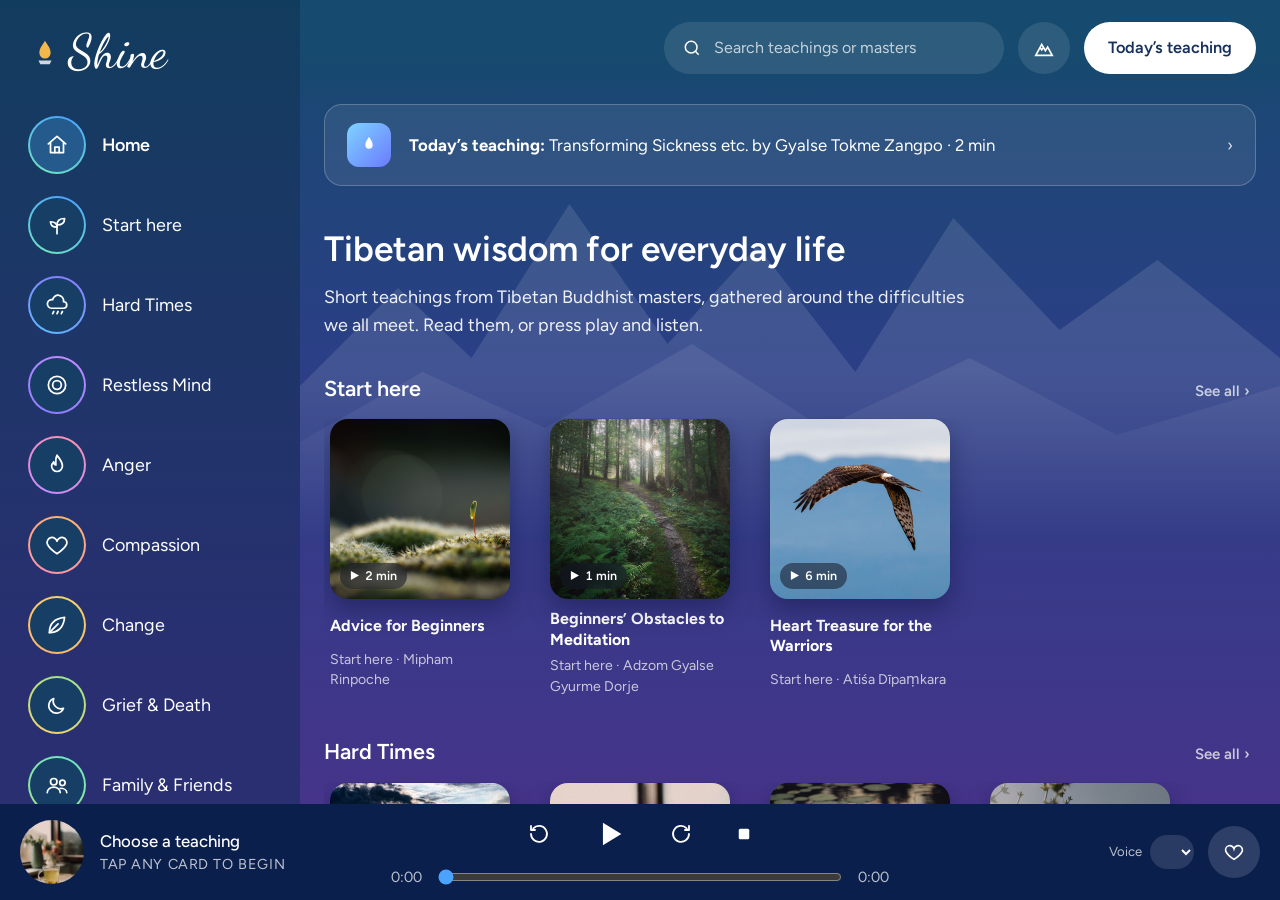
==== commit bfb202c2: "Refactor layout and styling for improved responsiveness and consistency across templates" ====
--- a/web/index.html
+++ b/web/index.html
@@ -17,12 +17,13 @@
 }
 *{box-sizing:border-box}
 html,body{height:100%}
-body{background:var(--sky-low);color:var(--ink);font-family:var(--ui);font-size:15px;line-height:1.45;-webkit-font-smoothing:antialiased;overflow:hidden}
+body{margin:0;background:var(--sky-low);color:var(--ink);font-family:var(--ui);font-size:15px;line-height:1.45;-webkit-font-smoothing:antialiased;overflow:hidden}
 button{font:inherit;color:inherit;background:none;border:0;cursor:pointer}
 a{color:inherit}
 :focus-visible{outline:2px solid #fff;outline-offset:3px;border-radius:10px}
 
-.app{display:grid;grid-template-columns:300px 1fr;grid-template-rows:1fr auto;height:100%}
+.app{display:grid;grid-template-columns:300px minmax(0,1fr);grid-template-rows:minmax(0,1fr) auto;height:100%;height:100dvh}
+.nav-links{display:contents}
 /* rail */
 .rail{grid-row:1/2;background:linear-gradient(180deg,var(--rail),#2a2f72 85%);padding:28px 0 16px;padding-left:max(28px,env(safe-area-inset-left,0px));display:flex;flex-direction:column;gap:6px;overflow-y:auto}
 .logo{font-family:var(--script);font-size:3rem;line-height:1;margin:0 0 26px 2px;text-decoration:none;display:flex;align-items:center;gap:8px}
@@ -36,7 +37,7 @@
 .rail .legal{margin-top:auto;color:var(--soft);font-size:.82rem;padding-right:20px;line-height:1.5}
 
 /* content */
-.content{grid-row:1/2;overflow-y:auto;position:relative;background:linear-gradient(180deg,var(--sky-top) 0%,var(--sky-mid) 45%,var(--sky-low) 100%)}
+.content{grid-row:1/2;min-width:0;min-height:0;overflow-y:auto;position:relative;background:linear-gradient(180deg,var(--sky-top) 0%,var(--sky-mid) 45%,var(--sky-low) 100%)}
 .content::before{content:"";position:absolute;left:0;right:0;top:120px;height:420px;pointer-events:none;opacity:.22;background:
   linear-gradient(transparent 60%,var(--sky-mid)),
   url("data:image/svg+xml,%3Csvg xmlns='http://www.w3.org/2000/svg' viewBox='0 0 1200 300' preserveAspectRatio='none'%3E%3Cpath d='M0 300 L0 190 L120 120 L210 170 L330 60 L450 160 L560 90 L680 180 L800 70 L930 150 L1050 100 L1200 170 L1200 300Z' fill='%23ffffff' opacity='.5'/%3E%3Cpath d='M0 300 L0 230 L150 180 L300 220 L480 160 L640 220 L820 170 L1000 225 L1200 190 L1200 300Z' fill='%23ffffff' opacity='.6'/%3E%3C/svg%3E") center/100% 100% no-repeat}
@@ -125,25 +126,74 @@
 .player .hint{color:var(--soft);font-size:.85rem}
 
 @media (max-width:900px){
-  body{overflow:auto}
-  .app{grid-template-columns:1fr;grid-template-rows:auto 1fr auto;height:auto;min-height:100%}
-  .rail{grid-row:1/2;flex-direction:row;align-items:center;overflow-x:auto;padding:12px 0;padding-left:max(16px,env(safe-area-inset-left,0px));padding-right:max(16px,env(safe-area-inset-right,0px));gap:10px;scrollbar-width:none}
-  .rail::-webkit-scrollbar{display:none}
-  .logo{font-size:2.2rem;margin:0 8px 0 0}
-  .nav-item{flex-direction:column;gap:4px;font-size:.72rem;padding:0;text-align:center;flex:none;width:68px}
+  .app{grid-template-columns:minmax(0,1fr);grid-template-rows:auto minmax(0,1fr) auto}
+  .rail{grid-row:1/2;flex-direction:column;overflow:visible;padding:10px 0 8px;padding-top:max(10px,env(safe-area-inset-top,0px));gap:8px;min-width:0}
+  .logo{font-size:1.9rem;margin:0 20px;align-self:flex-start}
+  .logo svg{width:24px;height:24px}
+  .nav-links{display:flex;gap:8px;overflow-x:auto;overscroll-behavior-x:contain;scrollbar-width:none;padding:4px max(16px,env(safe-area-inset-right,0px)) 4px max(16px,env(safe-area-inset-left,0px))}
+  .nav-links::-webkit-scrollbar{display:none}
+  .nav-item{flex-direction:column;gap:4px;font-size:.72rem;padding:2px;text-align:center;flex:none;width:76px;line-height:1.2}
   .ring{width:46px;height:46px}.ring svg{width:20px;height:20px}
   .rail .legal{display:none}
-  .content{grid-row:2/3;overflow:visible}
-  .top{position:static;padding-block:14px}
+  .content{grid-row:2/3;overscroll-behavior-y:contain}
+  .top{padding-block:12px}
+  .searchbox{flex:1;height:46px;padding-inline:14px}
+  .round{flex:none;width:46px;height:46px}
   .pill-btn{display:none}
-  .player{position:sticky;bottom:0;grid-row:3/4;grid-template-columns:minmax(0,1fr) auto}
+  .player{grid-row:3/4;grid-template-columns:minmax(0,1fr) auto;gap:6px 12px;padding-block:8px calc(8px + env(safe-area-inset-bottom,0px))}
   .player .controls{grid-column:1/-1;grid-row:2}
   .extras{grid-column:2;grid-row:1}
   .voice span{display:none}
-  .voice select{max-width:120px}
+  .voice select{max-width:110px;min-height:44px}
+  .now{gap:10px}
   .now .disc{width:48px;height:48px}
+  .now .t b{font-size:.95rem}
+  .now .t span{font-size:.75rem}
+  .btns{gap:18px}
+  .btns button{display:grid;place-items:center;width:44px;height:44px;padding:0}
+  .controls{gap:0}
+  .prog input{height:28px;margin:0}
+  .heart{width:44px;height:44px}
+  .row-head button{min-height:44px;padding:8px 0 8px 12px;white-space:nowrap}
+  .card{padding:0;align-content:start}
   .read-hero{grid-template-columns:110px 1fr;gap:18px}
   .reader{position:fixed;bottom:var(--player-h,0px)}
+}
+@media (max-width:600px){
+  .inner,.top{padding-inline:max(16px,env(safe-area-inset-left,0px)) max(16px,env(safe-area-inset-right,0px))}
+  .top{gap:10px}
+  .banner{gap:12px;padding:14px;margin:4px 0 24px;font-size:.92rem;border-radius:16px}
+  .banner .badge{width:36px;height:36px}
+  .intro{font-size:1rem;margin-bottom:20px}
+  .row{grid-auto-columns:clamp(145px,43vw,210px);gap:16px}
+  .grid{grid-template-columns:repeat(2,minmax(0,1fr));gap:24px 14px}
+  .row-head{margin:22px 0 10px;align-items:center}
+  .row-head h2{font-size:1.2rem}
+  .card h3{font-size:.93rem;overflow-wrap:anywhere}
+  .card .sub{font-size:.8rem}
+  .thumb{border-radius:14px}
+  .player{padding-inline:max(12px,env(safe-area-inset-left,0px)) max(12px,env(safe-area-inset-right,0px))}
+  .extras{gap:6px}
+  .voice select{width:80px;padding-inline:8px;font-size:16px}
+  .prog{font-size:.8rem;gap:10px}
+  .read-hero{grid-template-columns:1fr;gap:18px;margin-bottom:24px}
+  .read-hero .thumb{width:min(52vw,220px);justify-self:center}
+  .read-hero h1{font-size:1.8rem}
+  .reader-top{padding-block:10px;padding-top:max(10px,env(safe-area-inset-top,0px))}
+  .text{padding:20px 16px;border-radius:16px}
+  .text-inner{font-size:1.1rem;overflow-wrap:anywhere}
+  .more .row-head h2{overflow-wrap:anywhere}
+}
+@media (max-height:500px) and (max-width:900px){
+  .rail .logo{display:none}
+  .nav-item{flex-direction:row;width:auto;gap:8px;padding-inline:6px;font-size:.8rem;white-space:nowrap}
+  .ring{width:32px;height:32px}
+  .player{grid-template-columns:minmax(0,1fr) minmax(0,1.3fr) auto}
+  .player .controls{grid-column:2;grid-row:1}
+  .extras{grid-column:3}
+  .voice{display:none}
+  .now .disc{width:40px;height:40px}
+  .btns{gap:4px}
 }
 @media (prefers-reduced-motion:reduce){*{transition:none!important;scroll-behavior:auto!important}}
 </style>
@@ -244,10 +294,12 @@
 }
 
 function rail(active){
+  const scrollLeft=document.querySelector(".nav-links")?.scrollLeft||0;
   const items=[{id:"home",name:"Home",icon:"home",c:["#6fe3c1","#4aa3ff"]},...SHELVES,{id:"saved",name:"Saved",icon:"star",c:["#f2d36b","#ff8fb1"]}];
   document.getElementById("rail").innerHTML=`<a class="logo" href="#home" aria-label="Shine home"><svg viewBox="0 0 32 32" aria-hidden="true"><path d="M16 4c3 5 6 8 6 13a6 6 0 0 1-12 0c0-5 3-8 6-13z" fill="#f2b84b"/><path d="M9 25h14l-2 4H11z" fill="#fff" opacity=".8"/></svg>Shine</a>`+
-   items.map(s=>`<button class="nav-item" data-go="${s.id}" ${s.id===active?'aria-current="page"':""} style="--c1:${s.c[0]};--c2:${s.c[1]}"><span class="ring"><span><svg viewBox="0 0 24 24">${ICONS[s.icon]}</svg></span></span>${esc(s.name)}</button>`).join("")+
+   `<div class="nav-links">`+items.map(s=>`<button class="nav-item" data-go="${s.id}" ${s.id===active?'aria-current="page"':""} style="--c1:${s.c[0]};--c2:${s.c[1]}"><span class="ring"><span><svg viewBox="0 0 24 24">${ICONS[s.icon]}</svg></span></span>${esc(s.name)}</button>`).join("")+`</div>`+
    `<p class="legal">Texts from <a href="https://www.lotsawahouse.org" target="_blank" rel="noopener">Lotsawa House</a>, CC BY-NC 4.0. Shine is Buddhist practice and reflection, not medical advice.</p>`;
+  document.querySelector(".nav-links").scrollLeft=scrollLeft;
 }
 const card=t=>`<button class="card" data-open="${t.id}"><div class="thumb">${pic(t,400)}<span class="dur"><svg viewBox="0 0 10 10"><path d="M1 0v10l9-5z"/></svg>${t.minutes} min</span></div><h3>${esc(t.title)}</h3><div class="sub">${esc(shelfOf(t.playlist).name)} · ${esc(t.author)}</div></button>`;
 function today(){const pool=TEXTS.filter(t=>t.minutes<=6);return pool[Math.floor(Date.now()/864e5)%pool.length]}
@@ -360,6 +412,7 @@
 function route(){const h=location.hash.slice(1); if(byId(h)){if(!SHELVES.some(s=>s.id===current))go(current); openReader(h,false)} else {document.getElementById("reader").hidden=true; openId=null; go(SHELVES.some(s=>s.id===h)||h==="saved"?h:"home")}}
 window.addEventListener("hashchange",route);
 const setPH=()=>document.documentElement.style.setProperty("--player-h",document.getElementById("player").offsetHeight+"px"); window.addEventListener("resize",setPH);
+if(window.ResizeObserver)new ResizeObserver(setPH).observe(document.getElementById("player"));
 if(synth){loadVoices(); synth.onvoiceschanged=loadVoices;}
 document.getElementById("p-voice").onchange=e=>{VOICE=synth.getVoices().find(v=>v.name===e.target.value)||VOICE; store.set("shine-voice",VOICE&&VOICE.name); if(player.playing) speak()};
 document.getElementById("p-disc").innerHTML=pic(today(),200);
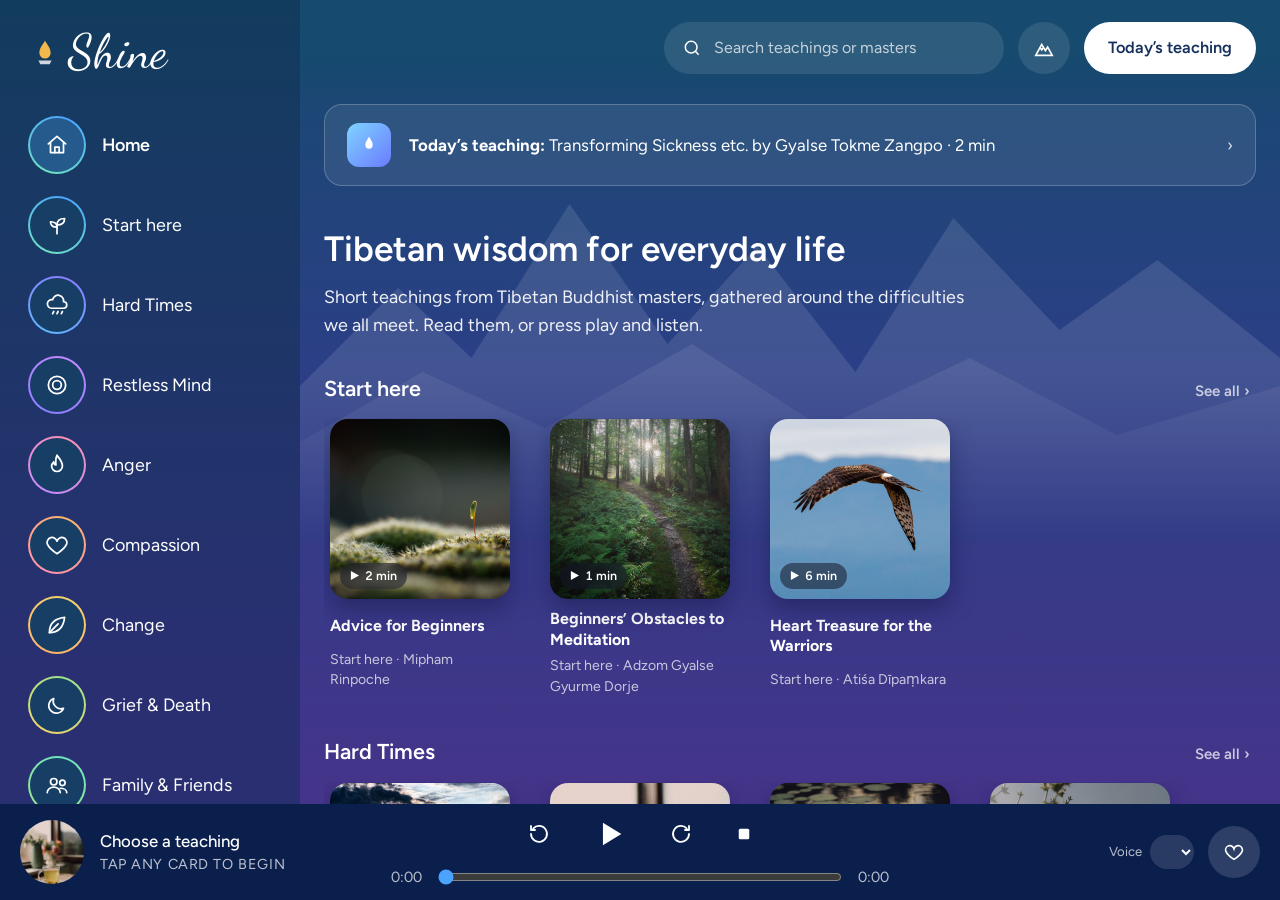
==== commit 97a8ab7b: "Enhance voice scoring algorithm and improve speech synthesis handling for better performance and use" ====
--- a/web/index.html
+++ b/web/index.html
@@ -126,21 +126,21 @@
 .player .hint{color:var(--soft);font-size:.85rem}
 
 @media (max-width:900px){
-  .app{grid-template-columns:minmax(0,1fr);grid-template-rows:auto minmax(0,1fr) auto}
-  .rail{grid-row:1/2;flex-direction:column;overflow:visible;padding:10px 0 8px;padding-top:max(10px,env(safe-area-inset-top,0px));gap:8px;min-width:0}
-  .logo{font-size:1.9rem;margin:0 20px;align-self:flex-start}
+  .app{grid-template-columns:minmax(0,1fr);grid-template-rows:minmax(0,1fr) auto auto}
+  .rail{grid-row:3/4;flex-direction:column;overflow:visible;padding:6px 0 calc(6px + env(safe-area-inset-bottom,0px));gap:0;min-width:0;z-index:30;border-top:1px solid var(--faint)}
+  .rail .logo{display:none}
   .logo svg{width:24px;height:24px}
   .nav-links{display:flex;gap:8px;overflow-x:auto;overscroll-behavior-x:contain;scrollbar-width:none;padding:4px max(16px,env(safe-area-inset-right,0px)) 4px max(16px,env(safe-area-inset-left,0px))}
   .nav-links::-webkit-scrollbar{display:none}
   .nav-item{flex-direction:column;gap:4px;font-size:.72rem;padding:2px;text-align:center;flex:none;width:76px;line-height:1.2}
   .ring{width:46px;height:46px}.ring svg{width:20px;height:20px}
   .rail .legal{display:none}
-  .content{grid-row:2/3;overscroll-behavior-y:contain}
-  .top{padding-block:12px}
+  .content{grid-row:1/2;overscroll-behavior-y:contain}
+  .top{padding-block:max(12px,env(safe-area-inset-top,0px)) 12px}
   .searchbox{flex:1;height:46px;padding-inline:14px}
   .round{flex:none;width:46px;height:46px}
   .pill-btn{display:none}
-  .player{grid-row:3/4;grid-template-columns:minmax(0,1fr) auto;gap:6px 12px;padding-block:8px calc(8px + env(safe-area-inset-bottom,0px))}
+  .player{grid-row:2/3;grid-template-columns:minmax(0,1fr) auto;gap:6px 12px;padding-block:8px}
   .player .controls{grid-column:1/-1;grid-row:2}
   .extras{grid-column:2;grid-row:1}
   .voice span{display:none}
@@ -157,7 +157,7 @@
   .row-head button{min-height:44px;padding:8px 0 8px 12px;white-space:nowrap}
   .card{padding:0;align-content:start}
   .read-hero{grid-template-columns:110px 1fr;gap:18px}
-  .reader{position:fixed;bottom:var(--player-h,0px)}
+  .reader{position:fixed;bottom:calc(var(--player-h,0px) + var(--nav-h,0px))}
 }
 @media (max-width:600px){
   .inner,.top{padding-inline:max(16px,env(safe-area-inset-left,0px)) max(16px,env(safe-area-inset-right,0px))}
@@ -362,7 +362,18 @@
   document.querySelectorAll("#r-text p").forEach(p=>p.classList.toggle("speaking",player.playing&&openId===player.id&&+p.dataset.i===player.i));}
 function setIcon(){document.getElementById("p-icon").innerHTML=player.playing?'<rect x="6" y="4" width="4" height="16" rx="1"/><rect x="14" y="4" width="4" height="16" rx="1"/>':'<path d="M7 4v16l13-8z"/>';document.getElementById("p-play").setAttribute("aria-label",player.playing?"Pause":"Play")}
 let VOICE=null;
-function scoreVoice(v){const n=v.name.toLowerCase();let sc=0;if(/premium/.test(n))sc+=100;if(/enhanced|natural|neural/.test(n))sc+=90;if(/google uk english|google us english/.test(n))sc+=60;if(/siri/.test(n))sc+=70;if(/^(ava|zoe|serena|daniel|karen|moira|evan|nathan|jamie|isha|rishi)\b/.test(n))sc+=30;if(/en[-_]gb/i.test(v.lang))sc+=5;if(/en[-_]in/i.test(v.lang))sc+=4;if(/compact|novelty|bells|bad news|whisper|zarvox|trinoids|albert|bubbles|cellos|jester|organ|superstar|wobble|boing|bahh|grandpa|grandma|rocko|shelley|flo|eddy|reed|sandy/.test(n))sc-=200;return sc}
+function scoreVoice(v){
+  const n=v.name.toLowerCase();let sc=0;
+  if(/premium|natural|neural|wavenet|online/.test(n))sc+=120;
+  if(/enhanced/.test(n))sc+=100;
+  if(/siri/.test(n))sc+=80;
+  if(/google uk english|google us english/.test(n))sc+=60;
+  if(/^(ava|zoe|serena|daniel|karen|moira|evan|nathan|jamie|isha|rishi)\b/.test(n))sc+=30;
+  if(v.lang.toLowerCase()===(navigator.language||'').toLowerCase())sc+=8;
+  if(v.default)sc+=2;
+  if(/compact|novelty|bells|bad news|whisper|zarvox|trinoids|albert|bubbles|cellos|jester|organ|superstar|wobble|boing|bahh|grandpa|grandma|rocko|shelley|flo|eddy|reed|sandy/.test(n))sc-=300;
+  return sc;
+}
 function loadVoices(){
   if(!synth) return; const sel=document.getElementById("p-voice");
   const vs=synth.getVoices().filter(v=>/^en/i.test(v.lang)).sort((a,b)=>scoreVoice(b)-scoreVoice(a));
@@ -375,14 +386,26 @@
   const t=byId(player.id); if(!t||!synth) return;
   if(player.i>=t.paras.length){stop();return}
   const token=++player.token; synth.cancel();
-  const text=t.paras[player.i].replace(/\n/g," ").replace(/\s+/g," ").trim();
-  const parts=text.match(/[^.!?;:]+[.!?;:”’"]*\s*/g)||[text];
-  parts.forEach((sent,k)=>{
-    const u=new SpeechSynthesisUtterance(sent.trim()); u.rate=.86; u.pitch=1; if(VOICE) u.voice=VOICE;
-    if(k===parts.length-1) u.onend=()=>{ if(!player.playing||token!==player.token) return;
-      setTimeout(()=>{ if(!player.playing||token!==player.token) return; player.i++; updateProg(); speak(); },700) };
-    synth.speak(u);
-  });
+  // A complete paragraph gives the voice context for phrasing and intonation.
+  // Splitting at every colon or sentence repeatedly reset its delivery.
+  const text=t.paras[player.i].replace(/\s+/g," ").trim();
+  const u=new SpeechSynthesisUtterance(text);
+  u.rate=.95; u.pitch=1; u.lang=VOICE?.lang||'en-US';
+  if(VOICE)u.voice=VOICE;
+  player.utterance=u;
+  u.onend=()=>{
+    if(!player.playing||token!==player.token)return;
+    setTimeout(()=>{
+      if(!player.playing||token!==player.token)return;
+      player.i++;updateProg();speak();
+    },300);
+  };
+  u.onerror=e=>{
+    if(token!==player.token||!player.playing||e.error==='canceled'||e.error==='interrupted')return;
+    pause();
+    document.getElementById('p-author').textContent='Voice unavailable. Choose another voice and press play.';
+  };
+  synth.speak(u);
   updateProg();
   const p=document.querySelector(`#r-text p[data-i="${player.i}"]`); if(p&&openId===player.id) p.scrollIntoView({block:"center",behavior:"smooth"});
 }
@@ -411,8 +434,12 @@
 document.addEventListener("keydown",e=>{if(e.key==="Escape"&&!document.getElementById("reader").hidden)closeReader()});
 function route(){const h=location.hash.slice(1); if(byId(h)){if(!SHELVES.some(s=>s.id===current))go(current); openReader(h,false)} else {document.getElementById("reader").hidden=true; openId=null; go(SHELVES.some(s=>s.id===h)||h==="saved"?h:"home")}}
 window.addEventListener("hashchange",route);
-const setPH=()=>document.documentElement.style.setProperty("--player-h",document.getElementById("player").offsetHeight+"px"); window.addEventListener("resize",setPH);
-if(window.ResizeObserver)new ResizeObserver(setPH).observe(document.getElementById("player"));
+const setPH=()=>{
+  document.documentElement.style.setProperty("--player-h",document.getElementById("player").offsetHeight+"px");
+  document.documentElement.style.setProperty("--nav-h",document.getElementById("rail").offsetHeight+"px");
+};
+window.addEventListener("resize",setPH);
+if(window.ResizeObserver){const layoutObserver=new ResizeObserver(setPH);layoutObserver.observe(document.getElementById("player"));layoutObserver.observe(document.getElementById("rail"));}
 if(synth){loadVoices(); synth.onvoiceschanged=loadVoices;}
 document.getElementById("p-voice").onchange=e=>{VOICE=synth.getVoices().find(v=>v.name===e.target.value)||VOICE; store.set("shine-voice",VOICE&&VOICE.name); if(player.playing) speak()};
 document.getElementById("p-disc").innerHTML=pic(today(),200);
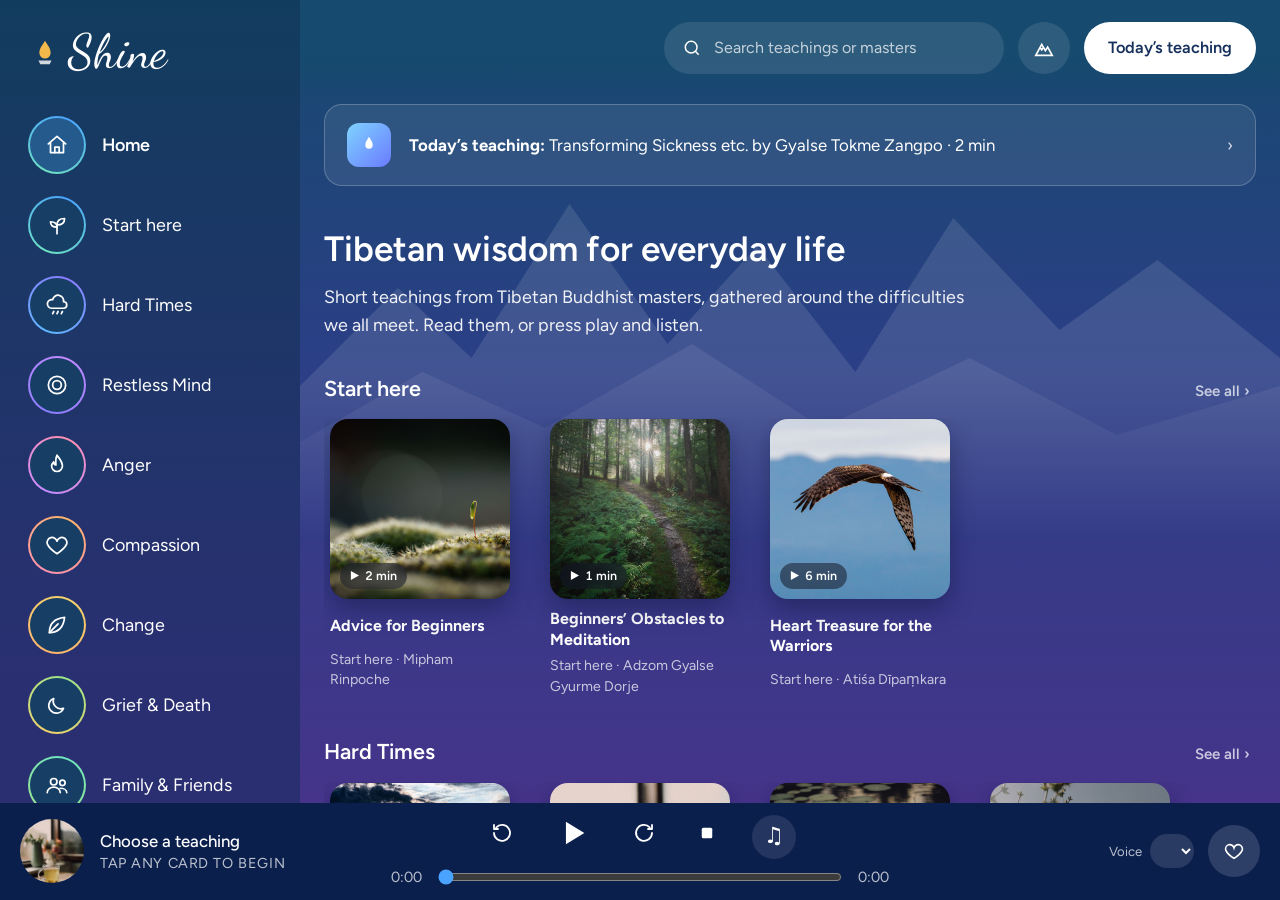
==== commit 7bbad4ab: "Add background music settings and controls to player interface" ====
--- a/web/index.html
+++ b/web/index.html
@@ -124,6 +124,17 @@
 .heart svg{width:22px;height:22px;stroke:#fff;fill:none;stroke-width:1.8}
 .heart[aria-pressed="true"] svg{fill:#ff8fa3;stroke:#ff8fa3}
 .player .hint{color:var(--soft);font-size:.85rem}
+.player{position:relative}
+.btns .music-button{width:44px;height:44px;border-radius:50%;font-size:1.4rem;background:var(--glass)}
+.music-panel{position:absolute;bottom:calc(100% + 8px);right:16px;width:min(320px,calc(100% - 32px));padding:18px;background:#122c55;border:1px solid var(--faint);border-radius:18px;box-shadow:0 8px 30px #07132b80}
+.music-panel h2{font-size:1rem;margin:0 0 6px}
+.music-panel p{color:var(--soft);font-size:.88rem;margin:0 0 12px}
+.music-panel .music-settings{display:flex;align-items:center;gap:12px}
+.music-panel button{min-height:44px;padding:8px 14px;border-radius:999px;background:var(--glass);white-space:nowrap}
+.music-panel button[aria-pressed="true"]{background:#315f89}
+.music-volume{display:grid;gap:2px;font-size:.8rem;flex:1;min-width:0}
+.music-volume input{width:100%;height:30px;margin:0;accent-color:var(--accent)}
+.music-panel .music-close{float:right;width:44px;padding:0;margin:-8px -8px 0 0;font-size:1.3rem}
 
 @media (max-width:900px){
   .app{grid-template-columns:minmax(0,1fr);grid-template-rows:minmax(0,1fr) auto auto}
@@ -216,11 +227,18 @@
         <button class="play" id="p-play" aria-label="Play"><svg viewBox="0 0 24 24" id="p-icon"><path d="M7 4v16l13-8z"/></svg></button>
         <button id="p-fwd" aria-label="Next paragraph"><svg viewBox="0 0 24 24"><path d="M20 12a8 8 0 1 1-2.3-5.7"/><path d="M20 4v4h-4"/></svg></button>
         <button class="stop" id="p-stop" aria-label="Stop"><svg viewBox="0 0 24 24"><rect x="5" y="5" width="14" height="14" rx="2"/></svg></button>
+        <button class="music-button" id="p-music" aria-label="Background music settings" aria-expanded="false" aria-controls="music-panel">♫</button>
       </div>
       <div class="prog"><span id="p-cur">0:00</span><input id="p-range" type="range" min="0" max="0" value="0" aria-label="Position in teaching"><span id="p-len">0:00</span></div>
     </div>
     <div class="extras"><label class="voice" for="p-voice"><span>Voice</span><select id="p-voice"></select></label>
     <button class="heart" id="p-heart" aria-pressed="false" aria-label="Save to favourites"><svg viewBox="0 0 24 24"><path d="M12 20s-7-4.4-9-9a4.6 4.6 0 0 1 9-2.5A4.6 4.6 0 0 1 21 11c-2 4.6-9 9-9 9z"/></svg></button></div>
+    <section class="music-panel" id="music-panel" hidden aria-labelledby="music-title">
+      <button class="music-close" id="music-close" aria-label="Close music settings">×</button>
+      <h2 id="music-title">Background music</h2>
+      <p id="music-status" aria-live="polite">Soft ambient tones, gently beneath the voice.</p>
+      <div class="music-settings"><button id="music-toggle" aria-pressed="true">Music on</button><label class="music-volume" for="music-volume">Music volume<input id="music-volume" type="range" min="0" max="100" value="25"></label></div>
+    </section>
   </footer>
 </div>
 
@@ -409,13 +427,67 @@
   updateProg();
   const p=document.querySelector(`#r-text p[data-i="${player.i}"]`); if(p&&openId===player.id) p.scrollIntoView({block:"center",behavior:"smooth"});
 }
-function play(){if(!player.id){openReader(today().id);}if(!synth){document.getElementById("p-author").textContent="Read-aloud isn’t available in this browser";return} player.playing=true; setIcon(); speak()}
-function pause(){player.playing=false; player.token++; setIcon(); synth&&synth.cancel(); updateProg()}
-function stop(){player.playing=false; player.token++; player.i=0; setIcon(); synth&&synth.cancel(); updateProg()}
+function play(){if(!player.id){openReader(today().id);}if(!synth){document.getElementById("p-author").textContent="Read-aloud isn’t available in this browser";return} player.playing=true; setIcon(); syncMusic(); speak()}
+function pause(){player.playing=false; player.token++; setIcon(); synth&&synth.cancel(); syncMusic(); updateProg()}
+function stop(){player.playing=false; player.token++; player.i=0; setIcon(); synth&&synth.cancel(); syncMusic(); updateProg()}
 function jump(d){const t=byId(player.id); if(!t)return; player.i=Math.max(0,Math.min(t.paras.length-1,player.i+d)); updateProg(); if(player.playing) speak()}
+
+/* Original ambient soundscape: softly moving consonant tones, no downloads. */
+const music={enabled:store.get('shine-music',true)===true,volume:Math.max(0,Math.min(100,Number(store.get('shine-music-volume',25))||0)),ctx:null,master:null,sleep:null};
+function createMusic(){
+  const Audio=window.AudioContext||window.webkitAudioContext;
+  if(!Audio)throw new Error('Web Audio unavailable');
+  const ctx=new Audio();music.ctx=ctx;
+  const master=ctx.createGain();master.gain.value=0;master.connect(ctx.destination);music.master=master;
+  const filter=ctx.createBiquadFilter();filter.type='lowpass';filter.frequency.value=1100;filter.Q.value=.3;filter.connect(master);
+  // A spacious D major pentatonic pad; very slow independent swells avoid a hard loop.
+  [146.832,220,293.665,369.994,440,493.883].forEach((frequency,i)=>{
+    const gain=ctx.createGain();gain.gain.value=.055;gain.connect(filter);
+    const swell=ctx.createOscillator(),depth=ctx.createGain();
+    swell.frequency.value=.018+i*.004;depth.gain.value=.022;
+    swell.connect(depth);depth.connect(gain.gain);swell.start();
+    [-3,3].forEach(detune=>{
+      const tone=ctx.createOscillator();tone.type='sine';tone.frequency.value=frequency;
+      tone.detune.value=detune;tone.connect(gain);tone.start();
+    });
+  });
+}
+async function syncMusic(){
+  clearTimeout(music.sleep);
+  const active=()=>music.enabled&&music.volume>0&&player.playing;
+  try{
+    if(active()){
+      if(!music.ctx)createMusic();
+      await music.ctx.resume();
+    }
+    if(!music.master)return;
+    const ctx=music.ctx,param=music.master.gain;
+    if(param.cancelAndHoldAtTime)param.cancelAndHoldAtTime(ctx.currentTime);
+    else{param.cancelScheduledValues(ctx.currentTime);param.setValueAtTime(param.value,ctx.currentTime);}
+    param.setTargetAtTime(active()?music.volume/100*.35:0,ctx.currentTime,active()?.8:.18);
+    if(!active())music.sleep=setTimeout(()=>{
+      if(!active()&&music.ctx.state==='running')music.ctx.suspend().catch(()=>{});
+    },1400);
+  }catch(error){
+    document.getElementById('music-status').textContent='Music is unavailable in this browser. Narration still works.';
+  }
+}
+function showMusic(open){document.getElementById('music-panel').hidden=!open;document.getElementById('p-music').setAttribute('aria-expanded',open);}
+function updateMusicControls(){
+  const toggle=document.getElementById('music-toggle');
+  toggle.setAttribute('aria-pressed',music.enabled);toggle.textContent=music.enabled?'Music on':'Music off';
+  document.getElementById('music-volume').value=music.volume;
+}
+updateMusicControls();
+document.getElementById('p-music').onclick=()=>showMusic(document.getElementById('music-panel').hidden);
+document.getElementById('music-close').onclick=()=>{showMusic(false);document.getElementById('p-music').focus();};
+document.getElementById('music-toggle').onclick=()=>{music.enabled=!music.enabled;store.set('shine-music',music.enabled);updateMusicControls();syncMusic();};
+document.getElementById('music-volume').oninput=e=>{music.volume=+e.target.value;store.set('shine-music-volume',music.volume);syncMusic();};
+window.addEventListener('pagehide',()=>{pause();if(music.ctx)music.ctx.suspend().catch(()=>{});});
 
 /* events */
 document.addEventListener("click",e=>{
+  if(!e.target.closest('#music-panel, #p-music'))showMusic(false);
   const o=e.target.closest("[data-open]"); if(o){openReader(o.dataset.open);return}
   const g=e.target.closest("[data-go]"); if(g){document.getElementById("q").value=""; if(!document.getElementById("reader").hidden){document.getElementById("reader").hidden=true;openId=null} location.hash=g.dataset.go; return}
 });
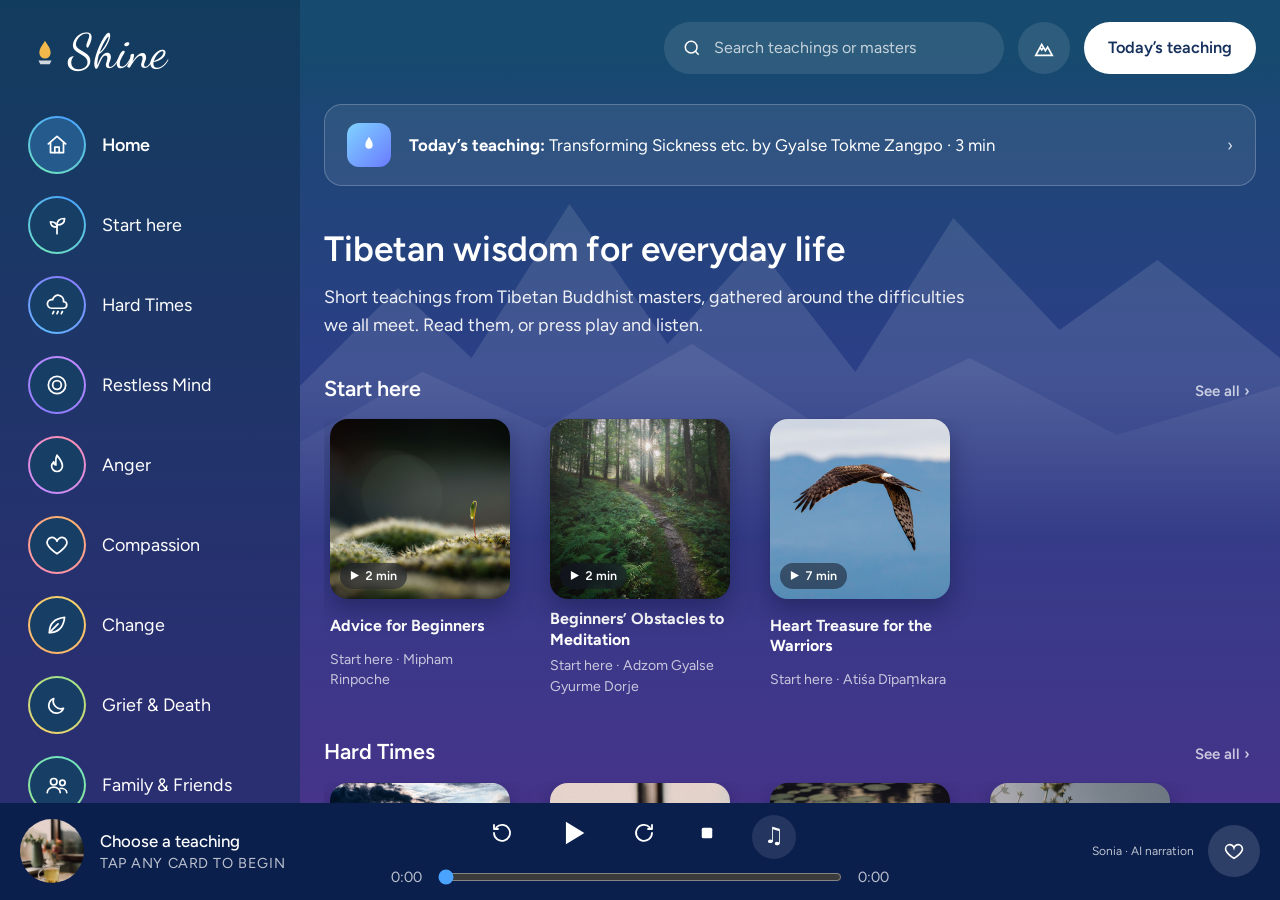
==== commit 8f5a9188: "Add audio recordings for lessons" ====
--- a/web/index.html
+++ b/web/index.html
@@ -120,6 +120,7 @@
 .voice{display:flex;align-items:center;gap:8px;color:var(--soft);font-size:.82rem;min-width:0}
 .voice select{background:rgba(255,255,255,.12);color:#fff;border:0;border-radius:999px;padding:8px 12px;font:inherit;font-size:.85rem;max-width:200px;min-width:0}
 .voice option{color:#0b1f4d}
+.narrator{font-size:.75rem;color:var(--soft);max-width:110px;line-height:1.3}
 .heart{flex:none;width:52px;height:52px;border-radius:50%;background:rgba(255,255,255,.14);display:grid;place-items:center}
 .heart svg{width:22px;height:22px;stroke:#fff;fill:none;stroke-width:1.8}
 .heart[aria-pressed="true"] svg{fill:#ff8fa3;stroke:#ff8fa3}
@@ -229,9 +230,9 @@
         <button class="stop" id="p-stop" aria-label="Stop"><svg viewBox="0 0 24 24"><rect x="5" y="5" width="14" height="14" rx="2"/></svg></button>
         <button class="music-button" id="p-music" aria-label="Background music settings" aria-expanded="false" aria-controls="music-panel">♫</button>
       </div>
-      <div class="prog"><span id="p-cur">0:00</span><input id="p-range" type="range" min="0" max="0" value="0" aria-label="Position in teaching"><span id="p-len">0:00</span></div>
+      <div class="prog"><span id="p-cur">0:00</span><input id="p-range" type="range" min="0" max="0" value="0" step="0.1" aria-label="Position in teaching"><span id="p-len">0:00</span></div>
     </div>
-    <div class="extras"><label class="voice" for="p-voice"><span>Voice</span><select id="p-voice"></select></label>
+    <div class="extras"><span class="narrator" id="p-narrator">Sonia · AI narration</span>
     <button class="heart" id="p-heart" aria-pressed="false" aria-label="Save to favourites"><svg viewBox="0 0 24 24"><path d="M12 20s-7-4.4-9-9a4.6 4.6 0 0 1 9-2.5A4.6 4.6 0 0 1 21 11c-2 4.6-9 9-9 9z"/></svg></button></div>
     <section class="music-panel" id="music-panel" hidden aria-labelledby="music-title">
       <button class="music-close" id="music-close" aria-label="Close music settings">×</button>
@@ -251,8 +252,9 @@
 </div>
 
 <script>
-const TEXTS = [{"id": "LH001", "title": "How to Cultivate Concentration", "author": "Mipham Rinpoche", "playlist": "focus-restless-mind", "credit": "Translated by Adam Pearcey, 2018.", "url": "https://www.lotsawahouse.org/tibetan-masters/mipham/how-to-cultivate-concentration", "version": "1.0–20180208", "retrieved": "2026-11-02", "minutes": 2, "paras": ["ཞི་གནས་བདུད་རྩི་འཐུང་འདོད་ན། །", "ཕྱི་ཡི་འདུ་འཛིའི་རྒྱུན་ཐག་མ་བཅད་ན། །", "ནང་གི་རྣམ་གཡེངས་ལྡོག་ཐབས་མེད། །", "ནང་གི་རྣམ་གཡེངས་རྒྱུན་ཐག་ཆོད། །", "You might wish to drink the nectar of calm abiding,", "But unless you interrupt the stream of external activity,", "There’s no way to prevent internal distraction.", "And you must eradicate this wandering within.", "རྣམ་གཡེངས་རྒྱུན་ཐག་མ་བཅད་ན། །", "རྩེ་གཅིག་གནས་པའི་སྐབས་མི་རྙེད། །", "དྲན་པས་ཆུ་ལོན་བར་མེད་བརྩིགས། །", "ཅུང་ཟད་སྡོད་ནས་ཤེས་བཞིན་བརྟེན། །", "Unless you stem the flow of mental distraction,", "You’ll never arrive at single-pointed concentration.", "Build a secure dam, therefore, with mindfulness.", "And apply vigilance whenever you rest for a while.", "ཡེངས་མེད་ངང་ལ་རྒྱུན་ཆགས་སུ། །", "ཇི་གནས་ཡུན་བསྲིང་བརྩོན་པ་བསྐྱེད། །", "གོམས་པ་ཆགས་ནས་སླར་ཡང་སྒྲིམ། །", "འོག་འགྱུའི་དགྲ་ཆོམས་གནས་ཆ་བསྐྱེད། །", "Return continually to the state of non-distraction,", "And strive to extend the duration of the experience.", "When it becomes familiar, apply yourself further.", "Conquer the enemy, undercurrent thoughts, and generate calm.", "བརྟན་ནས་ཇི་སྲིད་རྩོལ་མེད་དུ། །", "འཇུག་ཅིང་དེ་ལས་ཤིན་སྦྱངས་ཀྱི། །", "ཞི་གནས་དངོས་སུ་མ་གྲུབ་པར། །", "བར་མེད་བརྩོན་ཅིག་ཐང་ལྷོད་བྱས། །", "When you gain stability,", "Continue until the practice is effortless and you achieve pliancy", "And genuine śamatha—calm abiding.", "Apply yourself uninterruptedly, balancing tension and repose.", "ཡུན་རིང་འབྱོང་དཀའ་ཞུམ་སྲིད་པས། །", "དང་པོ་བསྲན་ཚུགས་བརྩོན་པ་སྤེལ། །", "བར་དུ་རྒྱུན་ཆགས་བར་མེད་འབད། །", "ཐ་མ་སྟོབས་རྙེད་དགའ་འབྲས་མྱོང་། །", "དེ་ལྟར་འབད་ན་དོན་བཟང་འབྱུང་། །", "Prolonged training in what is difficult can be discouraging,", "So begin by strengthening your determination and diligence.", "Then, in the middle, strive continually without interruption.", "In the end, you’ll gain strength and savour the fruits of joy.", "This is how your efforts will yield their excellent reward.", "Composed on the seventh day of the sixth month."]}, {"id": "LH002", "title": "Importance of Mindfulness and Vigilance", "author": "Mipham Rinpoche", "playlist": "focus-restless-mind", "credit": "Translated by Adam Pearcey, 2022.", "url": "https://www.lotsawahouse.org/tibetan-masters/mipham/importance-mindfulness-vigilance", "version": "1.1–20220418", "retrieved": "2026-11-02", "minutes": 2, "paras": ["The Importance of Mindfulness and Vigilance[1]", "by Mipham Rinpoche", "Namo guru mañjuśrīye!", "When we settle evenly to look within,", "Our mind’s wild, discursive thought", "Appears as limitless as ripples in a river,", "As indeterminable as a cloudless sky,", "As unceasing as a mighty torrent,", "And as aimless as the passing breeze.", "Indulging in this throughout time without beginning", "Has not brought us even the slightest benefit.", "Now, setting ourselves up for such effects again in future,", "It is as if we’re tormented, possessed by demons or diseased.", "By continuing to indulge negative habits and tendencies", "We’ll revert, like an unfurled scroll, to the same predicament.", "It is these waves of uncontrolled distraction", "That are the source of the harm we inflict upon ourselves.", "When, therefore, we establish the sentinel of mindfulness,", "We must eliminate entirely all ideas and imaginings", "About anything other than the primary object of focus.", "Then, we must calmly maintain such presence and vigilance,", "And quash anything that might stir or arise within the mind.", "Unless we can maintain an uninterrupted chain of vigilance", "The samādhi of śamatha will prove elusive even after a hundred aeons.", "In time, when demonic thoughts lose their strength", "And the mind is workable, engaged or settled at will,", "The qualities of samādhi will arise within the heart.", "Until then don’t stop, child, but let familiarity increase.", "Mipham Nampargyalwa wrote this on the fourth day of the second month of the Water Snake year (1893). Maṅgalam."]}, {"id": "LH003", "title": "Practice of Śamatha", "author": "Khenpo Pema Vajra", "playlist": "focus-restless-mind", "credit": "Translated by Adam Pearcey, 2005.", "url": "https://www.lotsawahouse.org/tibetan-masters/khenpo-pema-vajra/practice-shamatha", "version": "1.5–20250219", "retrieved": "2026-11-02", "minutes": 13, "paras": ["A Clear and Concise Description of the Practice of Śamatha", "by Khenpo Pema Vajra", "Homage to the guru!", "I prostrate to the buddhas and their bodhisattva heirs, who, like a sun of Dharma,", "Dispel entirely the darkness of confusion among beings of the three realms,", "With the brilliant rays that shine from the sun of their perfect wisdom,", "Drawn by the chariot-like winds of their great compassionate love.", "This is the lineage of the Lion of the Śākyas, the supreme sage,", "The three scriptural collections, a perfect path of unerring teachings,", "Brought together into an approach a single practitioner can follow", "And put into practice, in the tradition of the wise and learned masters.", "I will now in brief describe the way to take up this noble path,", "Which takes as its foundation moral discipline that is perfectly pure,", "So that on the basis of supremely peaceful, one-pointed concentration,", "One may gain the supreme wisdom, entirely free from any flaw.", "Any intelligent individual with a sincere wish to pursue liberation must take up the only genuine approach that can bring this about, the precious teaching of the buddhas. The way these teachings are taken up is as follows. First one must rely upon an exceptional and learned spiritual friend as a guide, and through studying his or her instructions, cut through any misconceptions about the three sections of the scriptures. Then one must apply the three trainings in higher realization to one’s own mind and put them into practice in the sequence described by the great master Vasubandhu:", "Observing discipline, and having heard and contemplated the teachings,", "One applies oneself intensively to meditation.[1]", "As this says, at first one must practise ethical restraint through the pure moral discipline of renunciation, which is the foundation of all qualities, and then through study and reflection on the stages of the path to be practised, one thoroughly trains one’s mind and embarks upon the actual path of meditation itself. Regarding the main practice of the path, the glorious Nāgārjuna said:", "Without meditative concentration, there can be no wisdom,", "And without wisdom, there can be no meditative concentration,", "So by taking up these two together, the great ocean of saṃsāra", "Becomes inconsequential, like a drop of water in a hoof-print.[2]", "As this says, through the approach that unites meditation and wisdom, or śamatha and vipaśyanā, one is able to find liberation from the ocean of saṃsāric existence and progress along the path of peace. The logic behind this and the sequence in which they are to be practised is explained by Śāntideva:", "Knowing that the mind’s afflictions are overcome", "Through penetrating insight suffused with stable calm,", "You should first seek the peace of calm abiding,", "Which is found in joy and non-attachment for the world.[3]", "As this says, unless one has the stability of the mind of calm abiding, one will never gain the wisdom of vipaśyanā, so in the beginning one must cultivate śamatha. When doing so, first one develops the ‘one-pointed mind of the desire realm’ in which the grosser level of thoughts and distractions related to the level of the desire realm are all pacified. Then one gradually accomplishes the four dhyāna meditations corresponding to the levels of the form realm and the four absorptions of the formless realm. These nine stages corresponding to the nine levels of the three realms are known as ‘worldly meditations’ or ‘childish concentrations,’ and they provide the foundation for the supermundane path. Then there is the absorption of cessation, which is attained only through the supermundane path, and is added to these eight form and formless absorptions, to make nine in all, known collectively as ‘the nine successive absorptions’, because they must be entered sequentially, one after another.", "This is the actual main practice of meditative concentration or samādhi. In addition, there are also the common samādhis, such as the three liberations, ten totalities, eight spheres of dominant perception, five supercognitions and so on, which are developed with a mind of the form and formless stages through specific mental activity on the various levels. One should know that all the samādhis of the supermundane path in general and those of the noble bodhisattvas in particular—the illusion-like samādhi, warrior-faring samādhi, vajra-like samādhi and so on—as well as mnemonic retention, confidence and all the infinite gateways to liberation, are nothing other than variations of the samādhi in which śamatha and vipaśyanā are united.", "Once these general points have been understood, we come to the actual instruction on how to meditate. Leaving busyness and ordinary interaction behind, in a solitary environment, begin by generating a mind of renunciation and bodhicitta. Then visualize in the sky before you all the buddhas and bodhisattvas of the ten directions, and once you have performed the seven branches as a means of purification and gathering the accumulations, pray one-pointedly that you may develop pure samādhi. Then adopt the correct posture, sitting up straight on your seat, in the full or half vajra posture, or however is most comfortable, with your hands resting in the posture of equanimity, with a gentle and evenly balanced gaze, and so on. Then examine your mindstream very carefully: if you notice any strong thoughts or emotions that prevent your mind from resting in stillness—feelings such as desire, anger, malice, pride or confusion—then apply the appropriate antidote, such as meditating on unattractiveness, love, compassion, analyzing the psycho-physical elements (dhātu), interdependent origination, the inhalation and exhalation of breath and so on, in order to make your mind more workable. Then, when the mind is ready to focus on its particular object, you can begin the actual practice of śamatha meditation.", "The traditions based on scriptural sources and the pith instructions mention countless methods of meditation, but here let us follow the classical sources and mention first of all the nine ways of resting the mind in order to accomplish the one-pointed mind of the desire realm.", "The Ornament of Mahāyāna Sūtras says:", "Placing the attention on an object of focus,", "Remain with that and do not be distracted.", "Quickly recognizing distraction whenever it occurs,", "Settle the mind on its object once again.", "Increasingly, those with intelligent minds,", "Should gather and focus their attention.", "Then, in order to experience real qualities,", "Mind must be controlled in samādhi.", "Seeing the disadvantages of distraction,", "Dislike for meditation is pacified.", "Covetousness, mental discomfort and so on", "Are pacified in the same way.", "The diligent practitioner settles the mind", "With some application of effort.", "Finally it happens naturally and spontaneously,", "Through familiarity, without applying effort.", "As this says, you place your attention one-pointedly on a given object of focus, and remain with single-pointed attention focused on the clear image that arises in the mind. Then you sustain this image continually, without becoming distracted by anything else. Whenever any distraction does occur, however gross or subtle, you should recognize it immediately with watchful awareness, and settle the attention once again on the object of focus. Not being satisfied with some slight stillness of mind, you have to eradicate even the most subtle tendency towards distraction, and rest in one-pointed concentration. If you experience fatigue and lack of enthusiasm for samādhi, then reflect on the qualities of the buddhas and bodhisattvas in general, and in particular the qualities such as the supercognitions and miraculous abilities which arise through the power of samādhi, and generate enthusiasm for the practice. Should you begin to take pleasure in busyness or anything that is not conducive to stillness of mind, reflect on the faults of samsara in general and especially the faults of losing your way and remaining in your ordinary state. Recognizing the faults of distraction and busyness, pacify the mind’s excitement. Whenever any states of mind which prevent samādhi, such as covetousness, mental discomfort, excitement, regret, sleepiness or lethargy, malice, longing for objects of desire, hesitation and so on arise, pacify them by applying an appropriate antidote. You will extend the period of stillness in this way, yet as long as there is still some concern about dullness or agitation arising in the mind, and the need to deliberately apply an antidote, that is still the eighth stage of resting the mind. When there is no longer any need to apply an antidote out of expectation or concern regarding something to be abandoned or its remedy, and you can remain spontaneously in a state of stillness for as long as you wish, that is the ninth stage of resting the mind, the one-pointed mind of the desire realm. This is genuine śamatha, but if you still do not have the bliss of physical and mental pliancy, you have not yet reached the actual preparatory stage for the dhyāna meditations.", "Once pliancy is attained, there is a foundation for developing the wisdom of vipaśyanā. This is the preparatory stage which is known as ‘the capable stage.’ At this point, there are seven mental processes through which the main part of dhyāna meditation is accomplished.", "Firstly, there is the mental process of precisely discerning characteristics, in which one understands the positive and negative qualities of the three realms and their respective causes, the mental afflictions of the different levels of existence as well as the special qualities of dhyāna meditation.", "Secondly, there is the mental process of conviction, which is the confident belief arising out of this meditation that the flaws of the lower levels should be discarded, while the qualities of the higher levels should be attained.", "Then, the mental process of thorough separation involves discarding the coarser type of thoughts that should be abandoned by applying the antidote to the mental afflictions of a lower plane of existence.", "When one is freed from these mental afflictions of a lower stage, one attains the joy and physical well-being of mental and physical pliancy, and this is known as the mental process of gaining joy.", "The mental process of examination means that while the mind is abiding at a particular level, the mental afflictions of the level below should not arise, and so one deliberately focuses on a given object and carefully examines the mind, abandoning any afflictions that do develop.", "The mental process of the culmination of engagement is the unimpeded path during which the antidote that overcomes the subtle mental afflictions of the lower level arises in the mind.", "The mental process of the result of the culmination of engagement is the path of total release, at which point there is no longer any need to apply an antidote, the mental afflictions of the lower level having been totally eradicated.", "This is how the mind of the main dhyāna practice is accomplished.", "The first dhyāna level which is accomplished in this way has five features: conception, discernment, joy, physical well-being and samādhi.", "The second dhyāna, which is even more peaceful, has four features: the perfect clarity in which conception and discernment have been relinquished, joy, physical well-being and samādhi.", "The third dhyāna, which is more peaceful still, has five features: equanimity in which the concept of joy has been abandoned, mindfulness, watchful awareness, physical well-being and samādhi.", "The fourth dhyāna, which is called the ultimate dhyāna because it is yet more peaceful, has four features: the neutral sensation in which the sensation of physical well-being has been abandoned, mindfulness, the mental formation of equanimity, and samādhi.", "That is just a brief description of the four dhyānas. I have not mentioned here their particular characteristics in detail, nor have I gone into the ways of meditating on the formless absorptions, for fear that this would make the text excessively long, and also because there seems little need for it. Those who are interested can consult the texts of the abhidharma or the prajñāpāramitā.", "Whichever type of samādhi one is cultivating, the following factors are important to bear in mind. There are five faults related to meditation: laziness, forgetting the object of focus, dullness and agitation, not applying the antidote due to being too relaxed, and applying the antidote again and again because one is too tightly focused and not content simply to rest. The antidotes to these are known as the eight applications. Confident trust in the qualities of samādhi, the aspiration to attain these qualities, the consistent and dedicated diligence that these two inspire, and the blissful pliancy that develops as a result are the four antidotes to laziness. Mindfulness is the antidote to forgetfulness. Watchful awareness is the antidote to dullness and agitation. The antidote to under-application is to apply the antidote, bringing to mind the reasons for practising śamatha and vipaśyanā, as a means to overcome dullness and agitation, and equanimity is the antidote to over-application. It is through these that the mind of meditation is attained.", "Once the mind of meditative concentration has been accomplished in this way, if one analyzes ‘the four gateways to the vision of reality’—the aggregates, psycho-physical elements, sense sources and interdependent origination—using the valid logic of ultimate reasoning, such as the analysis of neither one nor many, and then remains one-pointedly in the ‘non-finding’ of anything at all, that becomes the unity of śamatha and vipaśyanā, which is the great approach leading to the path of the noble ones and the complete uprooting of saṃsāric existence. Besides this, the various methods for practising śamatha and vipaśyanā connected with the profound pith instructions, whether the gradual approach or the direct ‘bypassing’ approach, should be learned only from oral instructions.", "The entrance to the path leading to the peace of liberation,", "Is the samādhi in which śamatha and vipaśyanā are united.", "This clear and brief instruction on how it is accomplished", "Was written and offered from an isolated practice hermitage,", "By the buddhist monk named Pema Vajra,", "To fulfil the wishes of the diligent yogini Wangmo.", "Through this merit, may the realization of the paths and levels increase,", "And our own and others’ welfare be accomplished spontaneously!", "May it be virtuous!"]}, {"id": "LH004", "title": "Profound Śamatha Instruction", "author": "Mipham Rinpoche", "playlist": "focus-restless-mind", "credit": "Translated by Sean Price, 2019. The headings were added by Khen Rinpoche Yeshe Gyaltsen for the sake of clarity.", "url": "https://www.lotsawahouse.org/tibetan-masters/mipham/profound-shamatha-instruction", "version": "1.4–20250115", "retrieved": "2026-11-02", "minutes": 7, "paras": ["Profound Instruction on Śamatha", "by Jamgön Mipam Rinpoche", "I prostrate to Mañjuśrī!", "The Benefits of the Practice in Brief", "If you focus mind [upon itself] you’ll come to achieve śamatha, and gradually insight (vipaśyanā) into the nature of things will dawn.", "The Actual Instruction", "Draw your ordinary awareness – that which is vividly clear, open, and brilliant – into the empty center of your heart and allow it to settle; this is what is meant by mind being turned upon itself, and within this experience there is nothing whatsoever to focus upon.", "If mind exists, it should be found within the body; but it isn’t to be found, not in the heart and not anywhere else for that matter.", "When thoughts run wild look toward their source and remain there with a gentle tranquility.", "There is no need to search for mind; simply relax, and abide where you find yourself. Nor is there any need to investigate whether there is a ‘place’ to abide—simply abide within mind.", "It is perfectly alright to relax and allow the mind to settle within, to lie in its own bed. This is the uncontrived way of resting;[1] anything else is unnecessary.", "Just as the brilliance of sunlight increases when it refracts and reflects on turbulent waters, emotions and thoughts proliferate in an agitated mind; attempting to stop thoughts simply will not work. However, when the waters are no longer agitated but settled and calm, the reflection of the light-rays will decrease. Just like that, allow the mind, which is the source, to settle calmly without mental agitation.", "Don’t forget this experience, but rather use an uninterrupted flow of mindfulness and alertness to remain within the natural [empty-clear] calmness of mind – focused and fresh.", "If there is an experience of blankness, relax into its natural calmness.", "If there is an experience of intense clarity, relax into its natural calmness.", "If there is an experience of mind going wild and giving rise to many thoughts, relax into its natural calmness.", "In the naked, direct experience of whatever there is in that moment, simply relax, no matter what arises.", "When these experiences of blankness, clarity and thought arise, recognize them, but don’t follow or chase after them. Simply rest within the space that is the recognition of their nature.", "With familiarity this [recognition] will last longer and longer. Allow any analysis or coarse thinking to subside in its own place.", "On occasion, the mind may appear dull and devoid of all movement [of thought]. Clear this drowsiness and simply rest.", "At other times the mind may seem as if full of movement – giving rise to all kinds of thoughts. At such times, since the movements are none other than mind, look into its nature and relax.", "Don’t try to prolong the experience that follows movement but stand your ground. Thought will naturally subside, and you’ll come to see how agitation, calmness, or even strong feelings and emotions are all on the surface of mind – relax into its depths.", "Placing mind within your heart or simply letting your mind be, these are essentially the same. The key point is to relax the mind. When mindful, the knots of thought will untie in and of themselves. [Just as a snake can loosen knots in its body without relying on another, mind, when left to rest genuinely, frees itself.]", "The Faults of Being Continually Under the Influence of Discursive Thought", "There is no end to discursive thoughts; they won’t disappear in and of themselves. For all their multiplicity and number, they bring no real results or benefits. They can’t put an end to negative mental states or suffering.", "[Should you wish to be free of suffering you must get rid of its respective causes]", "To this end you must recognize the faults of discursive thought and emotion.", "Since time immemorial you have been under the control of these thoughts and, as a result, have not acquired any genuine qualities.", "Now, give up attachment to such thoughts and do all that you can to cultivate stillness of mind.", "The Qualities That Arise from Overcoming Discursive Thought", "If you can do this, you will gain many qualities, such as concentration and [uncontaminated] clairvoyance. You will gain the power to abide by the natural state and find supreme bliss.", "Reasons to Apply Great Effort to The Practice", "With such an understanding of the faults and benefits, and having gained a degree of control over the mind, continue to practice with unflagging diligence until you achieve calm abiding. [Where you have passed through the meditative experiences of movement, achievement, familiarity, stability, and ultimate experience and achieved the samādhi of the pinnacle of saṃsāra.]", "Through familiarity with this method of meditation, the moving energy/wind of activity [which gives rise to so many thoughts] will converge at your heart and enter the central channel. Wild hard-headed thoughts will be gradually pacified and your mind will become increasingly workable and positive.", "[The activity wind – movement of the subtle energy/wind within the body – will naturally come to dissolve into the central channel. The effect of this is that the rider of said energy, discursive thought, will be without its mount and will naturally dissolve into empty awareness and you will be without thought. Discursive thought will be calmed and you will abide in the open luminosity of their absence.]", "Showing How Profound and Yet Easy to Practice This Particular Method of Meditation Is", "Even without other modes of introduction from the guru, these pith instructions of mind resting upon itself offer a simple way to calm the mind that has none of the dangers associated with the forceful manipulation of energy.", "If you are able simply to place the mind upon itself in this way, workable concentration will be won swiftly and with little difficulty.", "Here there is no need for meditation upon subtle bindus/drops in the heart, nor upon letters, nor any shape and form for that matter. Nor is there a need to manipulate the breath.", "The most profound method of calm abiding is simply to view and rest in the nature of your own mind and sustain its continuity mindfully. This is easy to practice and brings fast results.", "A Summary of the Points: How Calm Abiding Naturally Gives Rise to Insight", "First, rest quietly and let the mind settle. Then, allow the mind to look into itself. Just as when you stare into space and there is nothing to observe, discursive and negative thoughts will naturally be liberated in and of themselves. Then the secret of mind—dharmatā, the union of [the view of Madhyamaka, the subject of the turning of the second dharma wheel] emptiness and clarity [the subject of the third turning of the dharma wheel and the subject of mantra, the Buddha Nature]—will naturally arise. And, through the blessings of the realization of a perfect qualified master, his/her lineage and your perfect devotion, an experience of the empty clarity of the great Natural State—the spontaneous, self-emergent wisdom, which is the meaning of the Luminous Great Perfection— will arise.", "Written by Mipam during the third part of the sixth day of the second month in the year of the Fire Horse."]}, {"id": "LH005", "title": "Mindfulness: The Mirror of the Mind", "author": "Nyoshul Khenpo Jamyang Dorje", "playlist": "focus-restless-mind", "credit": "Translated by Adam Pearcey, 2013.", "url": "https://www.lotsawahouse.org/tibetan-masters/nyoshul-khenpo-jamyang-dorje/mirror-of-the-mind", "version": "1.4–20230424", "retrieved": "2026-11-02", "minutes": 2, "paras": ["Homage to naturally arising, king-like mindfulness!", "I am the mirror of mindfulness,", "Clearly revealing carefulness and mindfulness.", "Look, my vajra friends!", "Seeing me, mindfulness is supported.", "Pray now to the Three Jewels,", "Inseparable from the Lama-Guru!", "Undistractedly, look into the essence of mind!", "Mindfulness is the root of the Dharma;", "Mindfulness is the path’s main practice;", "Mindfulness is a fortress for the mind;", "Mindfulness is an aid to the wisdom of self-knowing rigpa;", "Mindfulness is a support for Mahāmudrā, Dzogchen and Madhyamaka.", "Lacking mindfulness, we’re overcome by negative forces.", "Lacking mindfulness, we’re beset by laziness.", "Lacking mindfulness, we commit every wrong.", "Lacking mindfulness, we fail to accomplish our aims.", "Mindlessness—it’s like a pile of shit!", "Mindlessness—it’s like fishing on dry land!", "Mindlessness—it’s like a heartless corpse!", "Make your mindfulness secure, my friends!", "Through the heartfelt intentions of the precious teachers,", "May we come now to recognize our own true mindfulness!", "This request, a spur to remember mindfulness,", "Was offered to friends who possess the eyes of Dharma", "By the terrible monk called Jamyang Dorje,", "Who is really just a buck-toothed ox.", "Sarva maṅgalam!"]}, {"id": "LH006", "title": "Transforming Suffering and Happiness", "author": "Dodrupchen Jigme Tenpe Nyima", "playlist": "hard-times-suffering", "credit": "This edition was prepared especially for Lotsawa House by Adam Pearcey, 2006, based on earlier versions by Rigpa Translations.", "url": "https://www.lotsawahouse.org/tibetan-masters/dodrupchen-III/transforming-suffering-and-happiness", "version": "1.8–20241106", "retrieved": "2026-11-02", "minutes": 24, "paras": ["Transforming Suffering and Happiness into Enlightenment", "by Dodrupchen Jigme Tenpe Nyima", "Homage", "I pay homage to Noble Avalokiteśvara, recalling his qualities:", "Forever joyful at the happiness of others,", "And plunged into sorrow whenever they suffer,", "You have fully realized Great Compassion, with all its qualities,", "And abide, without a care for your own happiness or suffering![1]", "Statement of Intent", "I am going to put down here a partial instruction\non how to use both happiness and suffering as the path to enlightenment. This is indispensable for leading a spiritual life, a most needed tool of the Noble Ones, and quite the most priceless teaching in the world.", "There are two parts:", "1) how to use suffering as the path,", "2) and how to use happiness as the path.", "Each one is approached firstly through relative truth, and then through absolute truth.", "1) How to Use Suffering as the Path to Enlightenment", "i. Through Relative Truth", "Whenever we are harmed by sentient beings or anything else, if we make a habit out of perceiving only the suffering, then when even the smallest problem comes up, it will cause enormous anguish in our mind.", "This is because the nature of any perception or idea, be it happiness or sorrow, is to grow stronger and stronger the more we become accustomed to it. So as the strength of this pattern gradually builds up, before long we’ll find that just about everything we perceive becomes a cause for actually attracting unhappiness towards us, and happiness will never get a chance.", "If we do not realize that it all depends on the way in which mind develops this habit, and instead we put the blame on external objects and situations alone, the flames of suffering, negative karma, aggression and so on will spread like wildfire, without end. This is what is called: “all appearances arising as enemies.”", "We should arrive at a very precise understanding that the whole reason why sentient beings in this degenerate age are plagued by so much suffering is because they have such feeble powers of discernment.", "So not to be hurt by the obstacles created by enemies, illness or harmful influences, does not mean to say that things like sickness can be driven away, and that they will never occur again. Rather, it simply means that they will not be able to obstruct us from practising on the path.", "In order for this to happen, we need: first, to get rid of the attitude of being entirely unwilling to face any suffering ourselves and, second, to cultivate the attitude of actually being joyful when suffering arises.", "Dropping the Attitude of Being Entirely Unwilling to Suffer", "Think about all the depression, anxiety and irritation we put ourselves through by always seeing suffering as unfavourable, something to be avoided at all costs. Now, think about two things: how useless this is, and how much trouble it causes. Go on reflecting on this repeatedly, until you are absolutely convinced.", "Then say to yourself: “From now on, whatever I have to suffer, I will never become anxious or irritated.” Go over this again and again in your mind, and summon all your courage and determination.", "First, let’s look at how useless it is. If we can do something to solve a problem, then there is no need to worry or be unhappy about it; if we can’t, then it doesn’t help to worry or be unhappy about it either.", "Then, the enormous trouble involved. As long as we don’t get anxious and irritated, then our strength of mind will enable us to bear even the hardest of sufferings easily; they’ll feel as flimsy and insubstantial as cotton wool. But while we are dominated by anxiety, even the tiniest problem becomes extremely difficult to cope with, because we have the additional burden of mental discomfort and unhappiness.", "Imagine, for example, trying to get rid of desire and attachment for someone we find attractive while continuing to dwell all the while on their attractive qualities. It would all be in vain. In just the same way, if we concentrate only on the pain brought by suffering, we’ll never be able to develop endurance or the ability to bear it.[2] So, as in the instructions called ‘Sealing the Doors of the Senses’, don’t latch onto all kinds of mind-made concepts about your suffering. Learn instead to leave the mind undisturbed in its own natural state, bring the mind home, rest there, and let it find its own ground.", "Cultivating the Attitude of Being Joyful When Suffering Arises", "Seeing suffering as an ally to help us on the path, we must learn to develop a sense of joy when it arises. Yet whenever suffering strikes, unless we have some kind of spiritual practice to bring to it, one which matches the capacity of our mind, no matter how many times we might say to ourselves: ‘Well, as long as I’ve got roughly the right method, I’ll be able to use suffering and obtain such and such a benefit’, it’s highly unlikely that we’ll succeed. We’ll be as far from our goal, the saying goes, as the earth is from the sky.", "Therefore, use suffering as the basis for the following practices:", "a. Using Suffering to Train in Renunciation", "Sometimes, then, use your suffering in order to train your mind in renunciation.", "Say to yourself: “As long as I wander, powerless and without any freedom, in samsara, this kind of suffering is not something unjust or unwarranted. It’s simply the very nature of samsara.” At times, develop a deep sense of revulsion by thinking; “If it’s already so hard for me to bear even the little suffering and pain of the happy realms, then what about the suffering of the lower realms? Samsara is indeed an ocean of suffering, fathomless and without any end!” Then turn your mind towards liberation, and enlightenment.", "b. Using Suffering to Train in Taking Refuge", "Say to yourself: “Life after life, again and again we are continuously plagued by these kind of fears, and the one and only protection that can never fail us is the precious guide, the Buddha, the precious path, the Dharma, and the precious companions on the way, the Saṅgha: the Three Jewels. So it is on them that I must rely, entirely. Whatever happens, I will never renounce them.” Let this become a firm conviction, and train in the practice of taking refuge.", "c. Using Suffering to Overcome Arrogance", "As I explained before, [as long as we are in samsara] we are never independent or truly free or in control of our lives. On the contrary, we are always dependent on and at the mercy of suffering. So we must eliminate ‘the enemy that destroys anything that is wholesome and good’, which is arrogance and pride; and we must do away with the evil attitude of belittling others and considering them as inferior.", "d. Using Suffering to Purify Harmful Actions", "Remind yourself and realize: “All this suffering which I’m going through, and suffering which is greater still—all the boundless suffering that there is—come from nothing but harmful, negative actions.”", "Reflect, carefully and thoroughly, how:", "karma is certain—cause and effect is infallible;", "karma multiplies enormously;[3]", "you will never face the effects of something you have not done;", "whatever you have done will never go to waste.", "Then say to yourself: “So, if I really don’t want to suffer any more, then I must give up the cause of suffering, which is negativity.”[4] With the help of ‘The Four Powers’, make an effort to acknowledge and purify all the negative actions you have accumulated in the past, and then firmly resolve to avoid doing them in the future.", "e. Using Suffering to Find Joy in Positive Action", "Say to yourself: “If I really want to find happiness, which is the opposite of suffering, then I have got to make an effort to practise its cause, which is positive action.” Think about this in detail, and from every angle, and dwell on the implications. Then in every way possible, do whatever you can to make your positive, beneficial actions increase.", "f. Using Suffering to Train in Compassion", "Say to yourself: “Just like me, others too are tormented by similar suffering, or even much worse…” Train yourself by thinking: “If only they could be free from all this suffering! How wonderful it would be!” This will also help you to understand how to practise loving kindness, where the focus of the practice is those who have no happiness.", "g. Using Suffering to Cherish Others More than Yourself", "Train yourself to think: “The very reason why I am not free from suffering such as this is that from time immemorial I have cared only about myself. Now, from this moment onwards, I will only cherish others, as this is the source of all happiness and good.”", "It is extremely difficult to use suffering as the path when it has already struck, and is staring us in the face. That is why it is crucial to become familiar in advance with the specific practices to be used when misfortune and difficulties befall us. It is also particularly helpful, and will really count, if we use the practice we know best, and of which we have a clear, personal experience.", "With this, suffering and difficulties can become a help for our spiritual practice—but that alone is not enough. We need to gain a sense of real joy and enthusiasm, inspired by a thorough appreciation for our achievement, and then to reinforce this, and make it stable and continuous.", "So, with each of the practices outlined above, say to yourself: “This suffering has been of tremendous assistance; it will help me to achieve the many wonderful kinds of happiness and bliss which are experienced in the higher realms and in liberation from samsara and which are extremely difficult to find. From now on too, I know that whatever suffering lies in store for me will have the same effect. So however tough, however difficult the suffering may be, it will always bring me the greatest joy and happiness, bitter and yet sweet, like those Indian cakes made of sugar mixed with cardamom and pepper.” Follow this line of thought over and over, and very thoroughly, and get used to the happy state of mind that it brings. By reflecting like this, our minds will be so suffused with happiness that the suffering we feel through the senses will become almost imperceptible and incapable of disturbing our minds. This is the point at which sickness can be overcome through forbearance. It’s worth noting that this is also an indication as to whether difficulties brought about by enemies, harmful spirits and so on can be overcome.", "As we have already seen, reversing the attitude of not wanting to suffer is the whole basis for transforming suffering into our spiritual path. This is because we simply won’t be able to turn suffering into the path as long as anxiety and irritation continue to eat away at our confidence and disturb our mind.", "The more we arrive at actually transforming suffering into the path, the more we will enhance and reinforce all our previous practice. This is because our courage and good humour will grow all the more, once we can see from our own experience how suffering causes our spiritual practice and qualities to blossom.", "It is said that by training gradually with smaller sufferings, ‘step by step, in easy stages’, then in the end we’ll be able to handle big suffering and difficulties too. We must go about it like this, because it is extremely difficult to have an experience of something which is beyond our level or capacity.", "In the breaks between sessions, pray to the Lama and the Three Jewels that you may be able to take suffering onto your path. When your mind has grown a little bit stronger, then make offerings to the Three Jewels and to negative forces and insist: “Please send me misfortune and obstacles, so I can work on developing the strength of my practice!” At the same time, always, always stay confident, cheerful and happy.", "When you first begin this training, it is vital to distance yourself from ordinary social activities. Otherwise, caught up in everyday preoccupations and busyness, you will be influenced by all your misguided friends, asking questions like: “How can you bear to put up with so much suffering…so much humiliation…?”", "Besides, the endless worrying about enemies, relatives and possessions will cloud our awareness, and upset our minds beyond all our control, so that we inevitably go astray, sliding into bad habits. Then, on top of this, we’ll be swept away by all kinds of distracting objects and situations.", "But in the solitude of a retreat environment, since none of these are present, your awareness is very lucid and clear, and so it’s easy to make the mind do whatever you want it to do.", "It is for this very reason that when practitioners of Chöd train in ‘trampling right on top of suffering’, at the beginning they put off doing the practice using the harm caused by human beings and amidst distraction, but instead make a point of working with the apparitions of gods and demons in cemeteries and other desolate and powerful places.[5]", "To sum up: Not only so that your mind will not be affected by misfortune and suffering, but also to be able to draw happiness and peace of mind out of these things themselves, what we need to do is this: Do not see inner problems like illness, or outer troubles like rivals, spirits or scandalous gossip, as something undesirable and unpleasant, but instead simply get used to seeing them as something pleasing and delightful.", "To accomplish this, we need to stop looking at harmful circumstances as problems and make every effort to view them as beneficial. After all, whether a thing is pleasant or unpleasant comes down to how it is perceived by the mind.", "Take an example: someone who continually dwells on the futility of ordinary, mundane preoccupations will only get more and more fed up as their wealth or circle increase. On the other hand, someone who sees worldly affairs as meaningful and beneficial will seek, and even pray, to increase their power and influence.", "With this kind of training then:", "our mind and character will become more peaceful and more gentle;", "we will become more open (and more flexible);", "we will be easier to get along with;", "we will be courageous and confident;", "we will be freed from obstacles that hinder our Dharma practice;", "we will be able to turn any negative circumstances to our advantage, meet with success, and bring glory and auspiciousness;", "and our mind will always be content, in the happiness born of inner peace.", "To follow a spiritual path in this degenerate age, we cannot be without armour of this kind. Because if we’re no longer tormented by the suffering of anxiety and irritation, not only will other kinds of suffering fade away, like soldiers who’ve lost their weapons, but even misfortunes like illness will, as a rule, vanish on their own.", "The saints of the past used to say:", "“If you are not unhappy or discontented about anything, then your mind will not be disturbed. Since your mind is not disturbed, the subtle wind energy (Tib. lung) will not be disturbed. That means the other elements of the body will not be disturbed either. As a result, your mind will not be disturbed, and so it goes on, as the wheel of constant happiness turns.”", "Also:", "Horses and donkeys with sores on their backs", "Are an easy prey for scavenging birds.", "People who are prone to fear,", "Are easy victims to negative spirits.", "But not those whose character is stable and strong.", "Thus it is that the wise, seeing that all happiness and suffering depend upon the mind, will seek their happiness and well-being within the mind. Since all the causes of happiness are entirely within themselves, they will not be dependent on anything external, which means that nothing whatsoever, be it sentient beings or anything else, can do them any harm. And even when they die, this attitude will follow, so that they will always, always be free and in control.", "This is just how the bodhisattvas attain their meditative stabilization (samādhi) called ‘overwhelming over all phenomena with bliss’.", "However, foolish people chase after external objects and circumstances in the hope of finding happiness. But whatever happiness they do find, great or small, it always turns out like the saying:", "You’re not in control; it’s all in others’ hands.", "As if your hair were caught up in a tree.", "What you’d hoped for never comes to be; things never come together; or else you make misjudgments, and there is only one failure after another. Enemies and thieves have no trouble harming you, and even the slightest false accusation will separate you from your happiness. However much a crow looks after a baby cuckoo, it can never turn it into a baby crow. In the same way, if all your efforts are misguided and based on something unreliable, they will bring nothing but fatigue for the gods, negative emotions for the spirits, and suffering for yourself.", "This ‘heart advice’ brings a hundred different essential instructions together, into one crucial point. There are many other pith instructions on accepting suffering and hardships in order to practise the path, and on transforming illness and destructive forces into the path, as taught for example in the ‘Pacifying’ tradition. But here, in a way that’s easy to understand, I have given a general outline of how to accept suffering, based on the writings of the Noble Śāntideva, and his wise and learned followers.", "ii. Through Absolute Truth", "By means of reasoning, such as ‘the refutation of production from the four extremes’,[6] the mind is drawn towards emptiness, the natural condition of things, a supreme state of peace, and there it rests. In this state, let alone harmful circumstances or suffering, not even their names can be found.", "Even when you come out of this state, it’s not like before, when suffering arose in your mind and you would react with dread and lack of confidence. Now you can overcome it by viewing it as unreal and nothing but a label.", "I have not gone into detail here.", "2. How To Use Happiness as the Path to Enlightenment", "i. Through Relative Truth", "Whenever happiness and the various things that cause happiness appear, if we slip under their power, then we will grow increasingly conceited, smug and lazy, which will block our spiritual path and progress.", "In fact it’s difficult not to be carried away by happiness, as Padampa Sangye pointed out:", "We human beings can cope with a lot of suffering,", "But very little happiness.", "That’s why we need to open our eyes, in whatever ways we can, to the fact that happiness and the things that cause happiness are all actually impermanent, and are by nature suffering.[7]", "So try as best you can to arouse a deep sense of disillusionment, and to stop your mind indulging in its usual apathy and negligence. Say to yourself:", "“Look: all the happiness and material wealth of this world is trifling and insignificant, and brings with it all kinds of problems and difficulties. Still, in a certain sense, it does have its good side. Buddha said that someone whose freedom is impaired by suffering will have great difficulty attaining enlightenment, but for someone who is happy, it is easier to attain.", "“What good fortune then to be able to practise the Dharma in a state of happiness like this! So, from now on, in whatever way I can, I must convert this happiness into Dharma, and then from the Dharma, happiness and well-being will continuously arise. That’s how I can train in making Dharma and happiness support one another. Otherwise, I’ll always end up where I started—like trying to boil water in a wooden saucepan.”", "The main point to get here is that whatever happiness, whatever well-being, comes our way, we must unite it with Dharma practice. This is the whole vision behind Nāgārjuna’s Garland of Jewels.[8]", "Even though we may be happy, if we don’t recognize it, we will never be able to make use of that happiness as an opportunity for practising the Dharma. Instead we’ll be forever hoping that some extra happiness will come our way, and we’ll waste our lives on countless projects and actions. The antidote to this is to apply the practice wherever it is appropriate, and, above all, to savour the nectar of contentment.", "There are other ways of turning happiness into the path, especially those based on recalling the kindness of the Buddha, Dharma and Saṅgha, and on the instructions for training in bodhicitta, but this will do for now. As with using suffering as the path, so with happiness too, you need to go to a solitary retreat environment and combine this with practices of purification and accumulating merit and wisdom.", "ii. The Absolute Dimension", "This is the same as for turning suffering into the path.", "What this Training Brings", "If we cannot practise when we’re suffering because of all the anxiety we go through, and we cannot practise when we’re happy because of our attachment to happiness, then that rules out any chance of our practising Dharma at all. That is why there is nothing more crucial for a practitioner than this training in turning happiness and suffering into the path.", "And if you do have this training, no matter where you live, in a solitary place or in the middle of a city; whatever the people around you are like, good or bad; whether you’re rich or poor, happy or distressed; whatever you have to listen to, praise or condemnation, good words or bad; you’ll never feel the slightest fear that it could bring you down in any way. No wonder this training is called the ‘Lion-Like Yoga’.", "Whatever you do, your mind will be happy, peaceful, spacious and relaxed. Your whole attitude will be pure, and everything will turn out excellently. Your body might be living in this impure world of ours, but your mind will experience the splendour of an unimaginable bliss, like the bodhisattvas in their pure realms.", "It’ll be just as the precious Kadampa masters used to say:", "Keep happiness under control;", "Put an end to suffering.", "With happiness under control", "And suffering brought to an end:", "When you’re all alone,", "This training will be your true friend;", "When you are sick,", "It will be your nurse.", "Goldsmiths first remove the impurities from gold by melting it in fire, and then make it malleable by rinsing it over and over again in water. It is just the same with the mind. If by using happiness as the path, you become weary and disgusted with it, and by taking suffering as the path, you make your mind clear and cheerful, then you will easily attain the extraordinary samādhi which makes mind and body capable of doing anything you wish.", "This instruction, I feel, is the most profound of all, for it perfects discipline, the source of everything positive and wholesome. This is because not being attached to happiness creates the basis of the extraordinary discipline of renunciation, and not being afraid of suffering makes this discipline completely pure.", "As they say:", "Generosity forms the basis for discipline;", "And patience is what purifies it.", "By training in this practice now, then when you attain the higher stages of the path, this is what it will be like:", "You will realize that all phenomena are like an illusion, and", "To be born again is just like walking into a lovely garden.", "Whether you face prosperity or ruin,", "You’ll have no fear of negative emotions or suffering.[9]", "Here are some illustrations from the life of the Buddha. Before he attained enlightenment, he abandoned the kingdom of a universal monarch as if it were straw and lived by the river Nairañjanā without a care for the harshness of the austerities he was practising. What he showed was that in order to accomplish our own ultimate benefit, the nectar of realization, we must have mastered the one taste of happiness and suffering.", "Then after he attained enlightenment, the chiefs of humans and gods, as far as the highest realms, showed him the greatest reverence, placing his feet on the crown of their heads, and offering to serve and honour him with all manner of delights. However, a brahmin called Bhāradvāja abused him and criticized him a hundred times; he was accused of sexual misconduct with the impudent daughter of another brahmin; he lived off rotten horse fodder for three months in the land of King Agnidatta, and so on. But he remained without the slightest fluctuation in his mind, neither elated nor downcast, like Mount Meru unshaken by the wind. He showed that in order to accomplish the benefit of sentient beings, again we have to have mastered that equal taste of happiness and suffering.", "Afterword", "A teaching like this should really be taught by the Kadampa masters, whose very lives enacted their saying:", "“No complaints when there’s suffering,", "Great renunciation when there’s happiness.”", "But if it’s someone like me who explains it, then I’m sure that even my own tongue is going to get fed up and cringe with embarrassment. Still, with the sole aim of making one taste of all the worldly preoccupations[10] my second nature, I, the old beggar Tenpe Nyima, have written this, here in the forest of many birds."]}, {"id": "LH007", "title": "Transforming Sickness etc.", "author": "Gyalse Tokme Zangpo", "playlist": "hard-times-suffering", "credit": "Translated by Adam Pearcey, 2007. Edited by Phillippa Sison. Revised 2012.", "url": "https://www.lotsawahouse.org/tibetan-masters/gyalse-thogme-zangpo/how-transform-sickness", "version": "2.3–20250220", "retrieved": "2026-11-02", "minutes": 2, "paras": ["How to Transform Sickness and Other Circumstances", "by Gyalsé Tokmé Zangpo", "Namo guru!", "This illusory heap of a body, which, like others, I possess—", "If it falls sick, so be it! In sickness I’ll rejoice!", "For it will exhaust my negative karma from the past.", "And, after all, many forms of Dharma practice", "Are for the sake of purifying the two obscurations.", "If I am healthy, so be it! In freedom from sickness I’ll rejoice!", "When body and mind are well and at ease,", "Virtuous practice can develop and gain strength.", "And, after all, the way to give meaning to this human life", "Is to devote body, speech and mind to virtue.", "If I face poverty, so be it! In lack of riches I’ll rejoice!", "I will have nothing to protect and nothing to lose.", "Whatever quarrels and conflicts there might be,", "All arise out of desire for wealth and gain—that’s certain!", "If I find wealth, so be it! In prosperity I’ll rejoice!", "If I can increase the stock of my merits that will suffice.", "Whatever benefit and happiness there might be, now and in the future,", "All result from merits I have gained—that’s certain!", "If I must die soon, so be it! In dying I’ll rejoice!", "Without allowing negative circumstances to intervene,", "And with the support of positive tendencies I have gathered,", "I will surely set out upon the genuine, unerring path!", "If I live long, so be it! In remaining I’ll rejoice!", "Once the crop of genuine experience has arisen,", "As long as the sun and rainfall of instructions do not diminish,", "If it is tended over time, it will surely ripen.", "So, whatever happens then, let us always cultivate joy!", "In response to a question from a Sakya geshé, asking what should be done in the event of sickness and the rest, I, the monk Tokmé, who discourses on the Dharma, set down these ways of bringing sickness and other circumstances onto the spiritual path.", "Sarva maṅgalam!"]}, {"id": "LH008", "title": "Bringing Sickness onto the Path", "author": "Dodrupchen Jigme Tenpe Nyima", "playlist": "hard-times-suffering", "credit": "Translated by Adam Pearcey, 2018", "url": "https://www.lotsawahouse.org/tibetan-masters/dodrupchen-III/three-ways-of-bringing-sickness-onto-path", "version": "2.0–20231106", "retrieved": "2026-11-02", "minutes": 2, "paras": ["Three Ways of Bringing Sickness onto the Path", "by Dodrupchen Jigme Tenpé Nyima", "There are three ways of bringing sickness onto the path: 1) best, 2) intermediate and 3) inferior.", "1. The Best Way", "The best way is simply to leave any intense pain that accompanies your sickness just as it is, without seeking to remedy it, and, by settling into it relaxedly, to allow the essence of the pain to arise as an experience of emptiness beyond conceptual elaboration.", "2. The Intermediate Way", "The intermediate way is to consider that the suffering and harmful influences (dön) that afflict sentient beings are all included within the intense pain that accompanies your sickness. Then, by bringing this pain onto the path and eliminating it together with the mental afflictions, it can become a support for virtuous practice.", "3. The Inferior Way", "The inferior way is to recognise sickness as a repayment for past negative actions. Without employing any method to alleviate it, do not react with aversion, but understand that it arises through the compassion of the Three Jewels, and, in this way, you will purify harmful actions and obscurations."]}, {"id": "LH009", "title": "The Universal Medicine for Healing All Ills", "author": "Jamyang Khyentse Chökyi Lodrö", "playlist": "hard-times-suffering", "credit": "Translated by Adam Pearcey, 2008. Many thanks to Ringu Tulku Rinpoche and Stefan Eckel.", "url": "https://www.lotsawahouse.org/tibetan-masters/jamyang-khyentse-chokyi-lodro/universal-medicine-healing-all-ills", "version": "1.5–20221203", "retrieved": "2026-11-02", "minutes": 1, "paras": ["Homage to the lama!", "Sickness is conceptual thought.", "When you are ill, be ill within the dharmatā nature.", "Within the nature of things, there is no illness.", "Sickness, without reference—let it be released into all-pervading space.", "Sickness is an embellishment of dharmatā’s display,", "And the play of intrinsic reality is unceasing.", "All that appears to us is sickness,", "All sickness is by nature wisdom.", "Within this wisdom, settle undistractedly,", "And causes and effects of sickness will be purified into all-pervading space.", "May all living beings throughout the three worlds", "Be spontaneously freed from the sickness of destructive emotions!", "When Rabchok was ill, I, the one called Lodrö, composed this in jest. May virtue abound!"]}, {"id": "LH010", "title": "Eight Verses of Training the Mind", "author": "Geshe Langri Thangpa", "playlist": "anger-difficult-people", "credit": "Rigpa Translations. Revised 2012.", "url": "https://www.lotsawahouse.org/tibetan-masters/geshe-langri-thangpa/eight-verses-training-mind", "version": "1.4–20230324", "retrieved": "2026-11-02", "minutes": 2, "paras": ["1. By thinking of all sentient beings", "As more precious than a wish-fulfilling jewel", "For accomplishing the highest aim,", "I will always hold them dear.", "2. Whenever I’m in the company of others,", "I will regard myself as the lowest among all,", "And from the depths of my heart", "Cherish others as supreme.", "3. In my every action, I will watch my mind,", "And the moment destructive emotions arise,", "I will confront them strongly and avert them,", "Since they will hurt both me and others.", "4. Whenever I see ill-natured beings,", "Or those overwhelmed by heavy misdeeds or suffering,", "I will cherish them as something rare,", "As though I’d found a priceless treasure.", "5. Whenever someone out of envy", "Does me wrong by attacking or belittling me,", "I will take defeat upon myself,", "And give the victory to others.", "6. Even when someone I have helped,", "Or in whom I have placed great hopes", "Mistreats me very unjustly,", "I will view that person as a true spiritual teacher.", "7. In brief, directly or indirectly,", "I will offer help and happiness to all my mothers,", "And secretly take upon myself", "All their hurt and suffering.", "8. I will learn to keep all these practices", "Untainted by thoughts of the eight worldly concerns.", "May I recognize all things as like illusions,", "And, without attachment, gain freedom from bondage."]}, {"id": "LH011", "title": "37 Practices of Bodhisattvas", "author": "Gyalse Tokme Zangpo", "playlist": "anger-difficult-people", "credit": "Translated by Adam Pearcey, 2006.", "url": "https://www.lotsawahouse.org/tibetan-masters/gyalse-thogme-zangpo/37-practices-all-bodhisattvas", "version": "1.6–20250303", "retrieved": "2026-11-02", "minutes": 11, "paras": ["The Thirty-Seven Practices of All the Bodhisattvas", "by Gyalse Tokme Zangpo", "Namo Lokeśvarāya!", "You see that all things are beyond coming and going,", "Yet still you strive solely for the sake of living beings—", "To you, my precious guru inseparable from Lord Avalokita,", "I offer perpetual homage, respectfully, with body, speech and mind.", "The perfect buddhas, who are the source of all benefit and joy,", "Come into being through accomplishing the sacred Dharma.", "And since this in turn depends on knowing how to practise,", "I shall now describe the practices of all the buddhas’ heirs.", "1. The practice of all the bodhisattvas is to study, reflect and meditate,", "Tirelessly, both day and night, without ever straying into idleness,", "In order to free oneself and others from this ocean of saṃsāra,", "Having gained this supreme vessel—a free, well-favoured human life, so difficult to find.", "2. The practice of all the bodhisattvas is to leave behind one’s homeland,", "Where our attachment to family and friends overwhelms us like a torrent,", "While our aversion towards enemies rages inside us like a blazing fire,", "And delusion’s darkness obscures what must be adopted and abandoned.", "3. The practice of all the bodhisattvas is to take to solitary places,", "Avoiding the unwholesome, so that destructive emotions gradually fade away,", "And, in the absence of distraction, virtuous practice naturally gains strength;", "Whilst, with awareness clearly focused, we gain conviction in the teachings.", "4. The practice of all the bodhisattvas is to renounce this life’s concerns,", "For friends and relatives, long acquainted, must all go their separate ways;", "Wealth and prized possessions, painstakingly acquired, must all be left behind;", "And consciousness, the guest who lodges in the body, must in time depart.", "5. The practice of all the bodhisattvas is to avoid destructive friends,", "In whose company the three poisons of the mind grow stronger,", "And we engage less and less in study, reflection and meditation,", "So that love and compassion fade away until they are no more.", "6. The practice of all the bodhisattvas is to cherish spiritual friends,", "By regarding them as even more precious than one’s own body,", "Since they are the ones who will help to rid us of all our faults,", "And make our virtues grow ever greater just like the waxing moon.", "7. The practice of all the bodhisattvas is to take refuge in the Three Jewels,", "Since they will never fail to provide protection for all who call upon them,", "For whom are the ordinary gods of this world ever capable of helping,", "As long as they themselves are trapped within saṃsāra’s vicious cycle?", "8. The practice of all the bodhisattvas is never to commit a harmful act,", "Even though not to do so might put one’s very life at risk,", "For the Sage himself has taught how negative actions will ripen", "Into the manifold miseries of the lower realms, so difficult to endure.", "9. The practice of all the bodhisattvas is to strive towards the goal,", "Which is the supreme state of changeless, everlasting liberation,", "Since all the happiness of the three realms lasts but a moment,", "And then is quickly gone, just like dewdrops on blades of grass.", "10. The practice of all the bodhisattvas is to arouse bodhicitta,", "So as to bring freedom to all sentient beings, infinite in number.", "For how can true happiness ever be found while our mothers,", "Who have cared for us throughout the ages, endure such pain?", "11. The practice of all the bodhisattvas is to make a genuine exchange", "Of one’s own happiness and well-being for all the sufferings of others.", "Since all misery comes from seeking happiness for oneself alone,", "Whilst perfect buddhahood is born from the wish for others’ good.", "12. Even if others, in the grips of great desire, should steal,", "Or encourage others to take away, all the wealth that I possess,", "To dedicate to them entirely my body, possessions and all my merits", "From the past, present and future— this is the practice of all the bodhisattvas.", "13. Even if others should seek to cut off my head,", "Though I’ve done them not the slightest wrong,", "To take upon myself, out of compassion,", "All the harms they have amassed—this is the practice of all the bodhisattvas.", "14. Even if others should declare before the world", "All manner of unpleasant things about me,", "To speak only of their qualities in return,", "With a mind that’s filled with love—this is the practice of all the bodhisattvas.", "15. Even if others should expose my hidden faults or deride me", "When speaking amidst great gatherings of many people,", "To conceive of them as spiritual friends and to bow", "Before them in respect—this is the practice of all the bodhisattvas.", "16. Even if others whom I have cared for like children of my own", "Should turn upon me and treat me as an enemy,", "To regard them only with special fondness and affection,", "As a mother would her ailing child—this is the practice of all the bodhisattvas.", "17. Even if others, equal or inferior to me in status,", "Should, out of arrogance, disparage me,", "To honour them, as I would my teacher,", "By bowing down my head before them—this is the practice of all the bodhisattvas.", "18. Even though I may be destitute and despised by all,", "Beset with terrible illness and plagued by evil spirits,", "Still to take upon myself all beings’ ills and harmful actions,", "Without ever losing heart—this is the practice of all the bodhisattvas.", "19. Even though I may be famous and revered by all,", "And as rich as Vaiśravaṇa, the god of wealth himself,", "To see the futility of all the glory and riches of this world", "And to remain without conceit—this is the practice of all the bodhisattvas.", "20. The practice of all the bodhisattvas is to subdue the mind", "With the forces of loving kindness and compassion.", "For unless the real adversary—my own anger—is defeated,", "Outer enemies, though I may conquer them, will continue to appear.", "21. The practice of all the bodhisattvas is to turn away immediately", "From those things which bring desire and attachment.", "For the pleasures of the senses are just like salty water:", "The more we taste of them, the more our thirst increases.", "22. The practice of all the bodhisattvas is never to entertain concepts,", "Which revolve around dualistic notions of perceiver and perceived,", "In the knowledge that all these appearances are but the mind itself,", "Whilst mind’s own nature is forever beyond the limitations of ideas.", "23. The practice of all the bodhisattvas is to let go of grasping", "When encountering things one finds pleasant or attractive,", "Considering them to be like rainbows in the summer skies—", "Beautiful in appearance, yet in truth devoid of any substance.", "24. The practice of all the bodhisattvas is to recognize delusion", "Whenever one is confronted by adversity or misfortune.", "For these sufferings are just like the death of a child in a dream,", "And it’s so exhausting to cling to delusory perceptions as real.", "25. The practice of all the bodhisattvas is to give out of generosity,", "With no hopes of karmic recompense or expectation of reward.", "For if those who seek awakening must give even their own bodies,", "What need is there to mention mere outer objects and possessions?", "26. The practice of all the bodhisattvas is to observe ethical restraint,", "Without the slightest intention of continuing in saṃsāric existence.", "For lacking discipline one will never secure even one’s own well-being,", "And so any thought of bringing benefit to others would be absurd.", "27. The practice of all the bodhisattvas is to cultivate patience,", "Free from any trace of animosity towards anyone at all,", "Since any potential source of harm is like a priceless treasure", "To the bodhisattva who is eager to enjoy a wealth of virtue.", "28. The practice of all the bodhisattvas is to strive with enthusiastic diligence—", "The source of all good qualities—when working for the sake of all who live;", "Seeing that even śrāvakas and pratyekabuddhas, who labour for themselves alone,", "Exert themselves as if urgently trying to extinguish fires upon their heads.", "29. The practice of all the bodhisattvas is to cultivate concentration,", "Which utterly transcends the four formless absorptions,", "In the knowledge that mental afflictions are overcome entirely", "Through penetrating insight suffused with stable calm.", "30. The practice of all the bodhisattvas is to cultivate wisdom,", "Beyond the three conceptual spheres, alongside skilful means,", "Since it is not possible to attain the perfect level of awakening", "Through the other five pāramitās alone, in wisdom’s absence.", "31. The practice of all the bodhisattvas is to scrutinize oneself", "Continually and to rid oneself of faults whenever they appear.", "For unless one checks carefully to find one’s own confusion,", "One might appear to be practising Dharma, but act against it.", "32. The practice of all the bodhisattvas is never to speak ill", "Of others who have embarked upon the greater vehicle,", "For if, under the influence of destructive emotions,", "I speak of other bodhisattvas’ failings, it is I who am at fault.", "33. The practice of all the bodhisattvas is to let go of attachment", "To the households of benefactors and of family and friends,", "Since one’s study, reflection and meditation will all diminish", "When one quarrels and competes for honours and rewards.", "34. The practice of all the bodhisattvas is to avoid harsh words,", "Which others might find unpleasant or distasteful,", "Since abusive language upsets the minds of others,", "And thereby undermines a bodhisattva’s conduct.", "35. The practice of all the bodhisattvas is to slay attachment", "And the rest—mind’s afflictions—at once, the very moment they arise,", "Taking as weapons the remedies held with mindfulness and vigilance.", "For once the kleshas have become familiar, they’ll be harder to avert.", "36. In short, no matter what one might be doing,", "By examining always the status of one’s mind,", "With continuous mindfulness and alertness,", "To bring about the good of others—this is the practice of all the bodhisattvas.", "37. The practice of all the bodhisattvas is to dedicate towards enlightenment", "All the virtue to be gained through making effort in these ways,", "With wisdom that is purified entirely of the three conceptual spheres,", "So as to dispel the sufferings of the infinity of beings.", "Here I have set down for those who wish to follow the bodhisattva path,", "Thirty-seven practices to be adopted by all the buddhas’ heirs,", "Based on what is taught in the sūtras, tantras and treatises,", "And following the instructions of the great masters of the past.", "Since my intellect is only feeble and I have studied but a little,", "This is not a composition likely to delight the connoisseurs,", "Yet since I’ve relied upon the sūtras and what the saints have taught", "I feel these are indeed the genuine trainings of the buddhas’ heirs.", "Still, the tremendous waves of activity of the bodhisattvas", "Are difficult for simple-minded folk like me to comprehend,", "And I must therefore beg the indulgence of all the perfect saints", "For any contradictions, irrelevancies or other flaws this may contain.", "Through whatever merit has here been gained, may all beings", "Generate sublime bodhicitta, both relative and absolute,", "And through this, come to equal Lord Avalokiteśvara,", "Transcending the extremes of existence and quiescence.", "This was composed in Jewel Cave (Rinchen Puk) in Ngulchu by the monk Tokme, a teacher of scripture and reasoning, for his own and others’ benefit."]}, {"id": "LH012", "title": "The Bodhisattva’s Garland of Jewels", "author": "Atiśa Dīpaṃkara", "playlist": "anger-difficult-people", "credit": "Rigpa Translations, 2008. Revised 2012.", "url": "https://www.lotsawahouse.org/indian-masters/atisha/jewel-rosary-bodhisattvas", "version": "2.1–20250325", "retrieved": "2026-11-02", "minutes": 5, "paras": ["In the language of India: Bodhisattvamaṇyāvalī", "In the language of Tibet: changchub sempé norbü trengwa (byang chub sems dpa’i nor bu’i phreng ba)", "In the English language: The Bodhisattva’s Garland of Jewels", "Homage to great compassion!", "Homage to the deities who inspire faith and devotion!", "Homage to the masters!", "Be done with doubt and indecision,", "And embrace your practice with all your heart.", "Shake off lethargy, dullness and laziness,", "And strive always with enthusiasm and joy.", "Mindful, vigilant and careful,", "Guard the doorways of your senses at every moment.", "Three times each day, three times at night,", "Again and again, examine your thoughts.", "Make plain your own failings,", "But don’t look for faults in others.", "Make known the good points of others,", "But keep quiet about your own best qualities.", "Let go of craving for gain and honour,", "And give up the urge for profit or fame.", "Cultivate love and compassion,", "And make your bodhicitta stable.", "Avoid the ten unwholesome actions,", "And make your faith and confidence be strong.", "With few wants, be content with what you have,", "And with gratitude repay any kindness you receive.", "Overcome anger and arrogance,", "And let humility rule your mind.", "Give up any unwholesome kind of living,", "And pursue a livelihood in keeping with the Dharma.", "Do away with your addiction to material things,", "And adorn yourself with the riches of the Āryas.", "The wealth of faith, of discipline,", "Generosity and learning,", "Decency, self-control,", "And wisdom—such are the seven riches.", "These most sacred forms of wealth", "Are seven treasures that never run out.", "Do not speak of this to those who are not human.", "Leave all busyness and distraction behind,", "And dwell instead in seclusion and solitude.", "Refrain from meaningless chatter,", "And always keep a check on what you say.", "Whenever you see your master or preceptor,", "Offer to serve them with devotion and respect.", "Those who possess enlightened vision", "And those first setting out upon the path—", "Regard them both as your spiritual teachers.", "Whenever you see any sentient beings,", "Regard them as your parents or your children.", "Don’t befriend those who act in harmful ways;", "Instead rely on true spiritual friends.", "Drop any feelings of hostility or ill will,", "And be happy, wherever you choose to go.", "Avoid getting attached to anything at all,", "And stay free from craving and desire.", "Attachment not only keeps you from happy births,", "It kills the very life of liberation.", "Should you find a way to peace and happiness,", "Strive constantly to put it into practice.", "Whatever task you set out to do,", "Accomplish that very thing first.", "This way, everything will turn out well;", "If not, nothing will succeed.", "Never take pleasure in acts that harm.", "And when thoughts of superiority creep in,", "There and then, deflate your self-importance,", "And recall your master’s personal advice.", "Or whenever you feel discouraged or inadequate,", "Raise your spirits and encourage yourself.", "And always meditate on emptiness.", "Should the objects of attachment or aversion appear,", "View them as no more than illusions or projections.", "Should you hear unpleasant words,", "Consider them nothing more than echoes.", "Should you suffer physical harm,", "See it as the result of your past actions.", "Keep entirely to solitude, far away from town,", "And, like the carcass of some wild animal,", "Stay hidden in nature by yourself,", "Free of all entanglement and attachment.", "Always keep up your pledges and commitments,", "And should laziness or procrastination strike,", "Immediately take note of your errors, one by one,", "And remind yourself of the heart of your discipline.", "Whenever you meet another person,", "Speak calmly, sincerely and truthfully.", "Take care not to frown or glare,", "And always wear a cheerful smile.", "And when you’re with those you see every day,", "Don’t be stingy, but be happy to give,", "And banish all feelings of envy.", "So as to protect others’ peace of mind,", "Stay clear of quarrels of any kind,", "And be patient and always forbearing.", "Don’t flatter, or be a fickle friend,", "But be steadfast and reliable all the time.", "Never disparage or belittle other people,", "But treat everyone with respect.", "When giving advice or instructions,", "Do so with compassion and a genuine wish to help.", "Be sure never to criticize the teachings.", "Set your sights on what inspires you most,", "And, through the ten forms of Dharma practice,[1]", "Exert yourself in sessions, day and night.", "Among others, keep a check on your speech;", "When alone, keep a check on your mind.", "Whatever virtues you amass in the past, present and future,", "Dedicate them all towards great, unsurpassable awakening,", "Share your merit among all sentient beings,", "And with the seven branch practice,", "Continually make great prayers of aspiration.", "Practising like this, you will complete", "Accumulations of both merit and wisdom,", "And eliminate the two forms of obscuration.", "You will make this human life meaningful,", "And, in time, gain unsurpassable awakening.", "This concludes the Bodhisattva’s Garland of Jewels, composed by the great Indian paṇḍita Dīpaṃkara Śrījñāna."]}, {"id": "LH013", "title": "The Four Immeasurables", "author": "Buddhagupta", "playlist": "compassion-kindness", "credit": "Translated by Samye Translations (trans. Laura Swan), 2011. Revised and edited for Lotsawa House, 2016.", "url": "https://www.lotsawahouse.org/indian-masters/buddhagupta/four-immeasurables-commentary", "version": "1.3–20240919", "retrieved": "2026-11-02", "minutes": 11, "paras": ["An Extensive Commentary on the Four Immeasurables", "by Buddhagupta", "Loving kindness, compassion,", "Sympathetic joy, and equanimity—", "How to cultivate with diligence", "These great immeasurables, I shall now explain.", "Focusing on immeasurable sentient beings brings about immeasurable accumulations, immeasurable qualities, and immeasurable primordial wisdom.", "Immeasurable Sentient Beings", "We cannot calculate the total number of sentient beings, saying, “This is how many there are in the three realms.” And sentient beings are thus said to be immeasurable. As the Bhagavān said in the Noble Sūtra Teaching the Great Compassion of the Tathāgatas:", "Son of noble family, the sentient beings living in a space the size of a chariot wheel, visible to a Tathāgata, are extremely numerous. But the gods and humans throughout the world-systems of the vast billionfold universe are not like that: the realms of these imperceptible sentient beings are immeasurable.", "Therefore, as the immeasurable realms of sentient beings are beyond comprehension, sentient beings are said to be immeasurable.", "You might wonder: when cultivating the immeasurables, how should we focus on immeasurable sentient beings and meditate?", "All sentient beings of the three realms have been circling throughout the higher and lower abodes throughout beginningless time based on the power of their individual karma. As there is not a single one who, in the course of this wandering, has not been close to us many hundreds or thousands of times, think: “These are my loved ones!” And abide in equanimity, extending the four immeasurables to all sentient beings. This is what is known as focusing on immeasurable sentient beings.", "Immeasurable Accumulations", "The immeasurable accumulations are those of merit and wisdom. All four immeasurables are, in this sense, the cause, since they are the cause or essence of generating boundless gatherings of both merit and wisdom. Thus, in the sūtras, the Bhagavān also says:", "Son of noble family, to make offerings to someone who is meditating on the samādhi of loving kindness, and who has not yet risen from his or her seat, creates immeasurable merit.", "If so much merit can be gained simply by offering gifts to one who is training in immeasurable loving kindness and the rest, what need is there to mention actually practising these immeasurables and meditating on them for oneself? The amount of merit generated thereby will be far, far greater.", "This is how immeasurable stores of merit and wisdom are produced. These then serve to generate a boundless collection of qualities, which, in turn, yields limitless wisdom.", "Immeasurable Qualities", "Immeasurable qualities are the great attributes of enlightenment, such as the powers, the fearlessnesses and the rest. They are the result of the accumulations of merit and wisdom gained through abiding in the four immeasurables. As this is what brings about the great qualities of enlightenment, we must earnestly apply ourselves to these four immeasurables.", "Immeasurable Primordial Wisdom", "These four dharmas—the four immeasurables—are the focal object of the Tathāgatas’ immeasurable primordial wisdom. Alternatively, it can be explained that primordial wisdom itself abides in the state of, or as the essence of, the four dharmas of loving kindness and the rest. This is what is meant when we speak of a sphere of experience, or an essence, in which the object of cognition is inseparable from cognitive awareness itself.", "Loving Kindness", "At the stage of ‘devoted conduct’, a bodhisattva experiences the “four factors of ascertainment”: attainment of appearance, enhancement of appearance, partial engagement in the meaning of suchness, and the unobstructed samādhi. For those bodhisattvas who experience these four factors of ascertainment, the gods, humans, pretas and the like, as well as the realms of hell-beings, are all directly perceptible to their heightened faculties. When they see these gods, humans and others, as well as the beings in the lower realms whose very nature is suffering, these bodhisattvas feel particularly strong compassion for them. At the same time, they realize that these beings have been circling in saṃsāra throughout beginningless time, and, therefore, have all, without exception, been their close relations. As a consequence, they feel great loving kindness towards them all, caring for them as if they were their very own children. They make aspirations that all sentient beings may be liberated from suffering and experience only happiness, and they act to benefit all beings. This is known as loving kindness focused on sentient beings.", "Bodhisattvas on the first to the seventh bhūmis generate loving kindness towards sentient beings by directly realising the nature of things. Although all phenomena lack any true nature, sentient beings fail to realise this, and, by tightly clinging to things as real, they circle throughout the three realms. These bodhisattvas therefore feel loving kindness towards the beings who suffer in this way. They make aspirations that they might realise the true nature, and they act to benefit all beings through the Dharma. This is known as loving kindness focused on phenomena.", "From the eighth bodhisattva bhūmi onwards, up and including the attainment of enlightenment, corresponds to the level of “spontaneous accomplishment, free of focus”. From the eighth bhūmi, bodhisattvas generate loving kindness towards sentient beings while acting for their benefit spontaneously and without thought. They act for beings as in the examples of a precious, wish-fulfilling jewel or a wish-granting tree. Although these bodhisattvas are without ordinary thoughts, great loving kindness still arises spontaneously through the power of their past aspirations, and they act to bring benefit to beings. This is known as loving kindness free of focus.", "How, then, do ordinary beings, who are just beginning, train in loving kindness that is focused on sentient beings? An ordinary beginner should meditate on loving kindness focused on sentient beings according to the following stages.", "There are three types of sentient beings: 1) those one cherishes, 2) those one is indifferent towards, and 3) those one dislikes. Cherished sentient beings can then be further subdivided into three: greater, middling, and lesser. Likewise, those one is indifferent towards and those one dislikes can also be subdivided into the three categories of greater, middling, and lesser. So, in all, there are nine divisions.", "At first, visualise someone you cherish in a middling way and practice feeling towards them just as you do towards those you cherish greatly, such as your own parents. Once you are familiar with this, visualise all those to whom you are indifferent, and practice feeling towards them just as you do towards those you cherish most. Then visualise those you mildly dislike and practice feeling towards them just as you do towards those you cherish most. Once you are used to this, visualise someone you dislike in a middling way and practice feeling towards them as you do towards those you cherish most. Then finally consider those you really dislike and train in feeling towards them the kind of love you feel for your own parents.", "Through this, we can train in focusing on all sentient beings, who, throughout the course of beginningless time, have been dear to us and have even been our own parents. And, as we train in this way, even though we begin by focussing on just the members of our own family, we gradually extend the practice until it is infinite.", "Compassion", "Compassion focused on sentient beings who are suffering is the compassionate wish to dispel the sufferings of all beings, who are plagued by the three sufferings (of suffering upon suffering, and the rest) or the eight sufferings (of birth, and so on).", "Compassion focused on sentient beings who do wrong is the compassionate wish to eliminate all the harmful actions of beings whose conduct is unvirtuous, as they are the root or cause of the sufferings just mentioned.", "Compassion focused on sentient beings who are not completely liberated as they lack the necessary conditions is directed towards those who cannot hear the Dharma as they lack a spiritual teacher. As it says in a tantra, “Those who don’t follow a teacher, who don’t hear the Dharma, and who aren’t liberated, are freed through compassion.”", "Sympathetic Joy", "Sympathetic joy is delight in the various kinds of wealth that sentient beings possess: material riches, the Dharma, and happiness.", "Sympathetic joy focused on perfectly gathering the accumulations is the joy that we feel towards our own great gatherings of virtue.", "Sympathetic joy focused on the taste of sacred Dharma is the joy we feel when we (and others) experience the taste of hearing the Dharma, or the taste of contemplation and meditation.", "Equanimity", "Those who act for the welfare of sentient beings should have equanimity towards the fortunate and the unfortunate alike. Rather than discriminating, by acting only for the benefit of the fortunate and never for the unfortunate, we should act for the benefit of both in equal measure.", "The expression “eight worldly concerns, including gain and loss” also refers to happiness and suffering, praise and criticism, renown and obscurity. Being neither delighted nor upset by these situations, we should remain in equanimity. These eight worldly concerns are so called because they are well known to, and found among, the mundane.", "How do we maintain equanimity with regard to these eight concerns?", "Suppose you acquire great wealth or possessions: do not allow yourself to become too elated or attached to them. Conversely, if your wealth or possessions decline or you fail to acquire any, do not feel despondent or sad. This is known as equanimity that is free from happiness and sorrow in the face of gain and loss.", "Even if someone you are attracted to were to anoint your body with perfume, sandalwood and the like, to caress you, and to treat you with honour and respect, you must not become overjoyed or attached to such pleasures. And even if an enemy were to abuse you physically, by beating and striking you, you must not become angry. Instead, joyfully accept the pain of being struck and beaten, rather than concentrating on the suffering. This is known as equanimity that is free from happiness and sorrow in the face of joy and suffering.", "If a friend were to praise you with sweet words, describing you in glowing terms, you shouldn’t feel delighted or think of yourself as superior. Whereas, if an enemy were to discover your faults and proclaim them, you shouldn’t become sad or depressed. This is known as equanimity that is free from happiness and sorrow in the face of praise and criticism.", "Even if many people come to hear and know of your talents, don’t take delight in this acknowledgement of your attributes, thinking, “Now that so many people know of my good qualities, I will surely become famous and never be forgotten!” Alternatively, if few people ever hear of or acknowledge your qualities, don’t feel sad, thinking, “My qualities are overlooked. What a pity!” This is known as equanimity that is free from happiness and sorrow in the face of recognition and non-recognition of one’s qualities.", "“Accumulations” refers to the accumulations of merit and wisdom already explained above. Equanimity in regard to gathering the accumulations on special and ordinary occasions means that we shouldn’t differentiate, thinking, “I shall practise virtuous accumulations on this occasion, but not at other times.” Instead, we must practise virtue at all times.", "In reference to all the meditative trainings", "In the four immeasurables, the ‘Brahmic’ states,", "I have composed and set this down for beings’ sake:", "May all be unobscured, swiftly to awaken!", "This concludes An Extensive Commentary on the Four Immeasurables composed by Buddhagupta.[1]"]}, {"id": "LH014", "title": "Aspiration to Generate Bodhicitta", "author": "Patrul Rinpoche", "playlist": "compassion-kindness", "credit": "Translated by Adam Pearcey 2010. Many thanks to Alak Zenkar Rinpoche. Revised 2012 & 2020.", "url": "https://www.lotsawahouse.org/tibetan-masters/patrul-rinpoche/aspiration-generate-bodhichitta", "version": "3.2-20260819", "retrieved": "2026-11-02", "minutes": 7, "paras": ["༄༅། །རྣམ་དག་བྱང་ཆུབ་མཆོག་ཏུ་སེམས་བསྐྱེད་པའི་སྨོན་ལམ།", "Aspiration to Generate Bodhicitta, Utterly Pure and Supreme", "by Patrul Rinpoche", "ན་མོ་གུ་རུ།", "namo guru", "Namo guru!", "བསྐལ་མང་གོང་ནས་གཡོ་སྒྱུ་སྤངས་པའི་ཐུགས། །", "kal mang gong né yogyu pangpé tuk", "Your mind, many aeons ago, rid itself of all deceit,", "བཅོས་མའི་ཚུལ་སྤངས་དྲང་ཞིང་བདེན་པའི་གསུང༌། །", "chömé tsul pang drang zhing denpé sung", "Your speech, honest and true, is free of any form of artifice,", "ཚུལ་འཆོས་མི་མངའ་ཚུལ་དང་མཐུན་པའི་སྐུ། །", "tsul chö mi nga tsul dang tünpé ku", "Your body's acts are disciplined and unpretentious—", "ཐུབ་པ་དྲང་སྲོང་ཆེན་པོ་ལ་ཕྱག་འཚལ། །", "tubpa drangsong chenpo la chaktsal", "Great sage, genuine and wise,1 to you I prostrate!", "ཐུབ་པ་དེ་སྲས་བདེན་པའི་དོན་གཟིགས་པའི། །", "tubpa dé sé denpé dön zikpé", "Buddha's heirs, who have seen the ultimate meaning,", "བདེན་གསུང་མངའ་བ་བདེན་ཚིག་གྲུབ་པའི་ཚོགས། །", "den sung ngawa dentsik drubpé tsok", "Speakers of truth, whose words have prophetic power,", "ཐེག་པ་གསུམ་གྱི་ཐར་པའི་ལམ་ཞུགས་པ། །", "tekpa sum gyi tarpé lam zhukpa", "Those on the way to liberation through the three vehicles—", "དེ་དག་ཀུན་ལ་གུས་པས་ཕྱག་འཚལ་ལོ། །", "dedak kün la güpé chaktsal lo", "Before you all, in devotion, I bow down!", "བདག་ནི་དེང་ནས་སྐྱེ་དང་ཚེ་རབས་སུ། །", "dak ni deng né kyé dang tserab su", "From now on, in all future rebirths, throughout my lives,", "རྒྱལ་བ་སྲས་བཅས་ཁྱེད་དང་མི་འབྲལ་ཞིང༌། །", "gyalwa sé ché khyé dang mindral zhing", "Buddhas and bodhisattvas, may I never part from you!", "རྒྱལ་བ་སྲས་བཅས་ཁྱེད་ཀྱིས་རྗེས་བཟུང་ནས། །", "gyalwa sé ché khyé kyi jezung né", "Buddhas and bodhisattvas, please accept me as your follower!", "རྒྱལ་བ་སྲས་བཅས་ཁྱེད་བཞིན་འགྲུབ་པར་ཤོག །", "gyalwa sé ché khyé zhin drubpar shok", "Buddhas and bodhisattvas, let me gain accomplishment just like you!", "ལུས་སྤྱོད་ཚུལ་འཆོས་མེད་པར་དུལ་བ་དང༌། །", "lü chö tsul chö mepar dulwa dang", "My body's actions—may they be disciplined and unpretentious,", "ངག་ཚིག་རྫུན་གཏམ་མེད་པར་བདེན་པ་དང༌། །", "ngak tsik dzün tam mepar denpa dang", "My speech—may it be honest, without falsity or deception,", "སེམས་སྤྱོད་གཡོ་སྒྱུ་མེད་པར་དྲང་བ་ཡིས། །", "sem chö yogyu mepar drangwa yi", "My mind—may it be genuine, without artifice or deceit,", "ཆོས་མཐུན་གྲོགས་དང་བཤེས་གཉེན་བསྟེན་པར་ཤོག །", "chö tün drok dang shenyen tenpar shok", "And may I rely upon spiritual guides and true Dharma friends!", "ཐར་པའི་ལམ་ལ་དང་པོ་འཇུག་པའི་སྒོ། །", "tarpé lam la dangpo jukpé go", "The first entrance to the path of liberation,", "འཁོར་བའི་གནས་ནས་དང་པོ་བྲོས་པའི་ལམ། །", "khorwé né né dangpo dröpé lam", "The first route of escape from saṃsāra's perils,", "ཉམས་ལེན་ཆོས་རྣམས་ཀུན་གྱི་དང་པོའི་འགོ །", "nyamlen chö nam kün gyi dangpö go", "The first preliminary to all practices of Dharma:", "བཅོས་མིན་ངེས་འབྱུང་རྒྱུད་ལ་སྐྱེ་བར་ཤོག །", "chömin ngejung gyü la kyewar shok", "Genuine renunciation—may it dawn within my mind!", "ཡོད་ན་སངས་རྒྱས་སྒྲུབ་ལ་དེས་ཆོག་ཅིང༌། །", "yö na sangye drub la dé chok ching", "With it, I have all that's needed to attain enlightenment,", "མེད་ན་སངས་རྒྱས་སྒྲུབ་ལ་ཐབས་ཆག་པ། །", "mé na sangye drub la tab chakpa", "And without it, there's no way to find awakening,", "སངས་རྒྱས་སྒྲུབ་པའི་ས་བོན་མ་ནོར་བ། །", "sangye drubpé sabön ma norwa", "The indisputable seed from which buddhahood is gained,", "རྣམ་དག་བྱང་ཆུབ་སེམས་མཆོག་བསྐྱེད་པར་ཤོག །", "namdak changchub sem chok kyepar shok", "May I generate bodhicitta, utterly pure and supreme!", "གོང་ནས་གོང་དུ་བྱང་ཆུབ་སེམས་མཆོག་འཕེལ། །", "gong né gong du changchub sem chok pel", "Further and further, may supreme bodhicitta develop,", "ཚེ་རབས་ཀུན་ཏུ་བྱང་ཆུབ་སེམས་མི་བརྗེད། །", "tserab küntu changchub sem mi jé", "Throughout my lives, may bodhicitta never be forgotten,", "ཡང་དང་ཡང་དུ་བྱང་ཆུབ་སེམས་བསྒོམས་ནས། །", "yang dang yang du changchub sem gom né", "Again and again, may I meditate on bodhicitta,", "བྱང་ཆུབ་སེམས་དཔའི་སྤྱོད་ལ་འཇུག་པར་ཤོག །", "changchub sempé chö la jukpar shok", "And always train in the way of the bodhisattva!", "ཐུབ་པ་མཆོག་དང་འཇམ་དཔལ་དཔའ་བོ་དང༌། །", "tubpa chok dang jampal pawo dang", "Whatever the enlightened actions of the great Sage,", "ཀུན་ཏུ་བཟང་པོའི་སྤྱོད་པ་གང་ཡིན་པ། །", "kuntuzangpö chöpa gang yinpa", "Heroic Mañjuśrī, or Samantabhadra,", "བདག་གི་ཚེ་རབས་སྤྱོད་ཀུན་དེ་འདྲ་བར། །", "dak gi tserab chö kün dedrawar", "In all my lives, may my own actions be equal to theirs,", "གྱུར་ནས་དོན་གཉིས་སྤྱོད་པ་ལྷུན་གྲུབ་ཤོག །", "gyur né dön nyi chöpa lhündrub shok", "And spontaneously may I accomplish my own and others' welfare!", "ཚེ་གཅིག་སངས་རྒྱས་སྒྲུབ་པའི་ལམ་བཟང་ཅན། །", "tsé chik sangye drubpé lamzang chen", "Excellent path, which brings about buddhahood in but a single lifetime,", "དུས་གཅིག་དོན་གཉིས་སྒྲུབ་པའི་ཐབས་མཁས་པོ། །", "dü chik dön nyi drubpé tab khé po", "With skilful methods to benefit oneself and others at one and the same time,", "ཚུལ་གཅིག་འཁོར་འདས་དབྱེར་མེད་ལྟ་བ་ཡིས། །", "tsul chik khordé yermé tawa yi", "And the view of a single reality in which saṃsāra and nirvāṇa are inseparable—", "ལམ་གཅིག་རྡོ་རྗེ་ཐེག་པར་འཇུག་པར་ཤོག །", "lam chik dorjé tekpar jukpar shok", "May I embark upon this unique path of the vajra vehicle!", "ལམ་འདིའི་ལམ་སྒོམ་རྡོ་རྗེ་འཛིན་པའི་ཚོགས། །", "lam di lam gom dorjé dzinpé tsok", "Hosts of vajra holders, who cultivate the approach of this path,", "ཀུན་ལ་བདེ་སྟོང་བསྐྱེད་པའི་གྲོགས་བགྱིད་ཅིང༌། །", "kün la detong kyepé drok gyi ching", "Taking as partners those who bring about blissful emptiness,", "ལྷན་ཅིག་སྐྱེས་པ་མཚོན་པའི་སྒོར་གྱུར་པའི། །", "lhenchik kyepa tsönpé gor gyurpé", "As a way for co-emergent wisdom to be introduced—", "ལམ་གཅིག་མཁའ་འགྲོའི་གླིང་དུ་རོལ་བར་ཤོག །", "lam chik khandrö ling du rolwar shok", "May this unique path be enjoyed in the realm of the ḍākinīs!", "བཅོས་མ་སྤངས་པའི་སེམས་ཉིད་གཉུག་མའི་ཞལ། །", "chöma pangpé semnyi nyukmé zhal", "The face of my original nature, mind itself, left unaltered,", "བཅོས་མ་མིན་པར་རང་ངོ་རྗེན་པར་མཐོང་། །", "chöma minpar rang ngo jenpar tong", "My very own essence, beyond contrivance—may I see it laid bare!", "བཅོས་སླད་བྲལ་བའི་མཉམ་བཞག་རྒྱུན་བསྐྱངས་ཏེ། །", "chö lé dralwé nyamzhak gyün kyang té", "Sustaining meditation untainted by any trace of alteration,", "བཅོས་མེད་དོན་གྱི་འབྲས་བུ་ཐོབ་པར་ཤོག །", "chömé dön gyi drebu tobpar shok", "May I gain the ultimate fruition free from any fabrication!", "གནས་སྐབས་སུ་ཡང་བསམ་པའི་དོན་ཀུན་འགྲུབ། །", "nekab su yang sampé dön kün drub", "In the meantime, may all my wishes be fulfilled!", "གསོན་པའི་ཚེ་ན་བསམ་པ་ངན་པ་མེད། །", "sönpé tsé na sampa ngenpa mé", "For as long as I live, may I have no negative intentions,", "འཆི་བའི་ཚེ་ན་གནད་གཅོད་སྡུག་བསྔལ་མེད། །", "chiwé tsé na né chö dukngal mé", "And when I die, may I not suffer a painful death,", "ཤི་ནས་འཁྲུལ་སྣང་འཇིགས་སྐྲག་མེད་པར་ཤོག །", "shi né trulnang jiktrak mepar shok", "Having died, may there be no fear of delusory appearances!", "བདག་མཐོང་ཐོས་དང་དྲན་རེག་འགྲོ་བ་ཀུན། །", "dak tong tö dang dren rek drowa kün", "May all who see me, hear me, think of me, or come in contact with me in any way,", "ངེས་འབྱུང་བྱང་ཆུབ་སེམས་དང་ལྷན་ཅིག་སྐྱེས། །", "ngejung changchub sem dang lhenchik kyé", "Develop renunciation, bodhicitta, and co-emergent wisdom", "ཇི་ལྟར་རིགས་པ་ཇི་བཞིན་རྒྱུད་སྐྱེས་ནས། །", "jitar rigpa jizhin gyü kyé né", "In whichever way is appropriate within their minds,", "མྱུར་དུ་རྫོགས་པའི་སངས་རྒྱས་ཐོབ་པར་ཤོག །", "nyurdu dzokpé sangye tobpar shok", "So that, swiftly, they may arrive at perfect buddhahood!", "སངས་རྒྱས་ཉི་མ་མཚན་དཔེའི་ཞལ་མཐོང་ཞིང༌། །", "sangye nyima tsenpé zhal tong zhing", "May I behold the sun-like Buddha with his signs and marks,", "དམ་ཆོས་ཉི་མ་སྙིང་གི་བདུད་རྩིར་སྤྱོད། །", "damchö nyima nying gi dütsir chö", "May I savour the nectar of the sun-like Dharma in my heart,", "དགེ་འདུན་ཉི་མ་ཐར་པའི་གྲོགས་གྱུར་ནས། །", "gendün nyima tarpé drok gyur né", "And may the sun-like Saṅgha accompany me to liberation—", "མཆོག་གསུམ་ཉི་མའི་འོད་དང་མི་འབྲལ་ཤོག །", "chok sum nyimé ö dang mindral shok", "From the light of these three sun-like Supreme Ones, may I never part!2", "སྒྲུབ་པ་པོ་ཉི་མའི་ཐུགས་བཞེད་བཞིན་བཙུན་གཟུགས་དཔལ་དགེས་བྲིས་པའོ། །དགེའོ། །", "To fulfil the wishes of the practitioner Nyima, this was written by Palge, the mere reflection of a genuine monk. May virtue abound!", "Source", "rdza dpal sprul o rgyan ʼjigs med chos kyi dbang po. “bskal mang gong nas sogs.” In gsung ʼbum o rgyan ʼjigs med chos kyi dbang po. Chengdu: Si khron mi rigs dpe skrun khang, 2003. Vol. 8: 355–358.", "Notes", "‘Genuine and wise’ translates (literally) drang srong, the Tibetan translation of the Sanskrit ṛṣi, which is often translated as ‘seer’. ↑", "Here Patrul Rinpoche plays on the word nyima, meaning sun, which is the name of the person who requested the prayer. ↑"]}, {"id": "LH015", "title": "Blissful Path to the Ocean of Bodhicitta", "author": "Dilgo Khyentse Rinpoche", "playlist": "compassion-kindness", "credit": "Translated by Adam Pearcey, 2015. With thanks to Po-yu Sung for providing the Tibetan text and a draft translation.", "url": "https://www.lotsawahouse.org/tibetan-masters/dilgo-khyentse/blissful-path-ocean-bodhichitta", "version": "1.3-20230118", "retrieved": "2026-11-02", "minutes": 8, "paras": ["༄༅།  །བློ་སྦྱོང་སྨོན་ལམ་དོན་བསྡུས་བྱང་སེམས་རྒྱ་མཚོའི་བདེ་ལམ་བཞུགས།", "The Blissful Path to the Ocean of Bodhicitta", "A Brief Prayer of Aspiration for Mind Training", "by Dilgo Khyentse Rinpoche", "འཕགས་མཆོག་སྤྱན་རས་གཟིགས་དབང་དང་། །", "pakchok chenrezik wang dang", "By the truth of the perfect mind of awakening", "སངས་རྒྱས་བྱང་ཆུབ་སེམས་དཔའ་རྣམས། །", "sangye changchub sempa nam", "Generated by the supreme noble Lord Avalokiteśvara", "ཐུགས་སྐྱེད་མཐར་ཕྱིན་བདེན་པ་ཡིས། །", "tuk kyé tarchin denpa yi", "And all the buddhas and bodhisattvas,", "བདག་གཞན་མཁའ་མཉམ་འགྲོ་ཀུན་ལ། །", "dakzhen khanyam dro kün la", "May the supreme mind of bodhicitta be born", "བྱང་ཆུབ་སེམས་མཆོག་སྐྱེ་བར་ཤོག །", "changchub sem chok kyewar shok", "In me and in all other beings, as limitless as space.", "སེམས་ཅན་དུག་ལྔ་ལ་ཞུགས་དང་། །", "semchen duk nga la zhuk dang", "May the causes and effects of beings' suffering—", "རིགས་དྲུག་སྡུག་བསྔལ་མྱོང་བ་ཡི། །", "rik druk dukngal nyongwa yi", "Their involvement with the five poisons,", "སྡུག་བསྔལ་རྒྱུ་འབྲས་བདག་ལ་སྨིན། །", "dukngal gyundré dak la min", "And painful experiences in the six classes,", "བདག་གི་ཕྱིན་དྲུག་སེམས་དང་ནི། །", "dak gi chin druk sem dang ni", "All ripen on me! To them all, as limitless as space,", "དུག་ལྔ་མེད་པའི་དགེ་རྩ་རྣམས། །", "duk nga mepé getsa nam", "I offer the six perfections in my own mind,", "ནམ་མཁའ་མཉམ་པའི་འགྲོ་ལ་སྦྱིན། །", "namkha nyampé dro la jin", "And sources of virtue, free from the five poisons.", "རིགས་དྲུག་འཁོར་བའི་གནས་སྟོང་ནས། །", "rik druk khorwé né tong né", "May all the realms of saṃsāra's six classes be emptied,", "རིགས་མཆོག་དྲུག་གི་སྤྱན་རས་གཟིགས། །", "rik chok druk gi chenrezik", "And may everyone attain the level of Avalokiteśvara,", "ཡེ་ཤེས་དྲུག་ལྡན་ཐོབ་པར་ཤོག །", "yeshe drukden tobpar shok", "In his six sublime families and with six types of wisdom.", "ནད་མུག་མཚོན་བསྐལ་ལོག་པར་བལྟས། །", "né muk tsön kal lokpar té", "May all disease, famine, belligerence, wrong views,", "ཉམས་ཆག་ཉེས་ལྟུང་སྡིག་པའི་ཚོགས། །", "nyamchak nyetung dikpé tsok", "Impairments, transgressions, downfalls, harmful actions,", "གཅེས་འཛིན་བར་ཆད་གདོན་བགེགས་ཀུན། །", "chedzin barché dön gek kün", "Self-cherishing, obstacles, harmful influences and impediments,", "བདག་ཉིད་གཅིག་པུའི་སྟེང་དུ་སྨིན། །", "daknyi chikpü tengdu min", "All ripen on me and me alone!", "ཚེ་དཔལ་ལོང་སྤྱོད་བདེ་སྐྱིད་མཐུ། །", "tsé pal long chö dekyi tu", "And to all these beings, who are as limitless as space", "ཉམས་རྟོགས་མཁྱེན་བརྩེའི་ཡེ་ཤེས་ཀུན། །", "nyamtok khyentsé yeshe kün", "I dedicate long-life, glory, wealth, happiness, power,", "ནམ་མཁའ་མཉམ་པའི་འགྲོ་ལ་བསྔོ། །", "namkha nyampé dro la ngo", "Experience, realisation, and knowing, loving wisdom.", "ཀུན་ཀྱང་བྱང་ཆུབ་སྤྱོད་མཆོག་གིས། །", "kün kyang changchub chö chok gi", "May they all, through supreme enlightened actions,", "རབ་མཛེས་འཕགས་པའི་གནས་ཐོབ་ཤོག །", "rab dzé pakpé né tob shok", "Attain the level of the most splendid Noble One!", "མདོར་ན་གཅེས་འཛིན་རང་འདོད་ལས། །", "dorna chedzin rang dö lé", "In short, may all the causes and effects", "བྱུང་བའི་རྒྱུ་འབྲས་བདག་ལ་སྨིན། །", "jungwé gyundré dak la min", "Of egotism and self-cherishing ripen on me!", "འགྲོ་ཀུན་ཕན་བདེའི་དཔལ་གྱིས་འབྱོར། །", "dro kün pendé pal gyi jor", "And may all beings gain a wealth of benefit and happiness,", "སྟོང་ཉིད་སྙིང་རྗེའི་དོན་རྟོགས་ཤོག །", "tongnyi nyingjé dön tok shok", "And realise the meaning of emptiness and compassion!", "བདག་ལ་མཐོང་ཐོས་དྲན་རེག་གིས། །", "dak la tong tö dren rek gi", "May all beings, especially those who harm me, or who have developed a negative connection", "ངན་འབྲེལ་གནོད་བྱེད་གཙོ་བྱས་འགྲོ། །", "ngen drel nöjé tso jé dro", "Through seeing, hearing, thinking of, or encountering me,", "སྒྲིབ་སྦྱང་བྱང་ཆུབ་ལམ་ཞུགས་ནས། །", "drib jang changchub lam zhuk né", "Purify their obscurations, enter the path to enlightenment,", "ཐོག་མ་ཉིད་དུ་འཚང་རྒྱ་ཤོག །", "tokma nyi du tsang gya shok", "And attain awakening straightaway!", "ཤིན་དུ་མི་བཟད་ལས་ངན་གྱི། །", "shin du mi zé lé ngen gyi", "May I take the place of those experiencing the cause and effect", "རྣམ་སྨིན་རྒྱུ་འབྲས་སྤྱོད་པའི་ཚབ། །", "nammin gyundré chöpé tsab", "Of unbearable, extremely negative acts,", "བདག་ཉིད་གྱུར་ནས་དེ་དག་ཀུན། །", "daknyi gyur né dedak kün", "And may they all purify obscurations", "སྒྲིབ་བྱང་བདེ་ཆེན་ཞིང་སྐྱེ་ཤོག །", "drib jang dechen zhing kyé shok", "And be born in realms of perfect bliss!", "གནོད་བྱེད་གཙོར་གྱུར་འགྲོ་ཀུན་དོན། །", "nöjé tsor gyur dro kün dön", "For the sake of all, but especially those who harm me,", "བདག་ཉིད་ངན་སོང་ཁོ་ནར་གནས། །", "daknyi ngensong khonar né", "May I remain only in the lower realms,", "མ་རྒན་འགྲོ་ཀུན་འཁོར་མཚོ་ལས། །", "magen dro kün khor tso lé", "And may all beings, my very own mothers,", "གྲོལ་ནས་རྣམ་གྲོལ་སར་སྦྱོར་ཤོག །", "drol né namdrol sar jor shok", "Escape samsara's ocean to reach liberation's shore.", "བྱང་ཆུབ་སེམས་ཀྱི་གཞི་གཅིག་པུ། །", "changchub sem kyi zhi chikpu", "The only basis for bodhicitta—", "དགྲ་གདོན་བཀའ་དྲིན་ཅན་ཁྱོད་ཀྱི། །", "dra dön kadrinchen khyö kyi", "Kind enemies and harmful forces—", "ཕྱིར་དུ་བདག་གི་ལུས་དང་སྲོག །", "chirdu dak gi lü dang sok", "For your sake, I shall gladly give away", "དགའ་བཞིན་གཏང་ནས་ཕན་སྒྲུབ་ཤོག །", "ga zhin tang né pen drub shok", "My body and my life—may you be benefitted!", "བདག་ཉིད་མངོན་སངས་རྒྱས་པའི་ཚེ། །", "daknyi ngön sangyé pé tsé", "When I attain complete enlightenment,", "འཁོར་གྱི་ཐོག་མར་ཁྱོད་སྐྱེ་ནས། །", "khor gyi tokmar khyö kyé né", "May you become the first in my circle,", "ལྔ་སྡེ་བཟང་པོ་འདུས་པ་བཞིན། །", "nga dé zangpo düpa zhin", "And, just like the five original disciples,", "མོད་ལ་ཐམས་ཅད་མཁྱེན་ཐོབ་ཤོག །", "möla tamché khyen tob shok", "Attain omniscience there and then!", "འདི་ནས་བྱང་ཆུབ་མ་ཐོབ་བར། །", "di né changchub matob bar", "From now until I attain enlightenment,", "གནོད་བྱེད་ཁྱེད་དང་མི་འབྲལ་ཞིང་། །", "nöjé khyé dang mindral zhing", "May I never be apart from you who do me harm,", "འཁྲུག་པ་མེད་པའི་ལྟ་སྤྱོད་ཀྱིས། །", "trukpa mepé tachö kyi", "And with calm, untroubled view and conduct,", "བྱང་ཆུབ་ལམ་ལ་མཉམ་འཇུག་ཤོག །", "changchub lam la nyam juk shok", "May we set out together on the path to enlightenment.", "མཐོང་ཐོས་དྲན་པ་ལྟ་ཅི་སྨོས། །", "tong tö drenpa tachi mö", "May those who see me, hear me or think of me,", "བདག་གི་མིང་ཙམ་ཐོས་པ་དང་། །", "dak gi ming tsam töpa dang", "And also those who merely hear my name,", "རྫི་ཕྱོགས་རླུང་གིས་རེག་པ་ཡང་། །", "dzi chok lung gi rekpa yang", "Or are simply touched by the same breath of wind,", "སྒྲིབ་ཟད་ཞི་བའི་ལམ་འཇུག་ཤོག །", "drib zé zhiwé lam juk shok", "Discard their obscurations and enter the way to peace!", "ཕ་མར་གྱུར་པའི་མཁའ་ཁྱབ་འགྲོ། །", "pamar gyurpé khakhyab dro", "All beings are my own parents, as limitless as space,", "སྡང་བའི་ཡུལ་དུ་ཇི་ལྟར་འོས། །", "dangwé yul du jitar ö", "So how could I ever feel hostility towards them?", "དྲིན་བཟོའི་བསམ་སྦྱོར་འཇམ་པོ་ཡིས། །", "drin zö samjor jampo yi", "Wishing only to repay their kindness, and acting gently,", "ཕྱམ་གཅིག་སངས་རྒྱས་སར་སྦྱོར་ཤོག །", "chamchik sangye sar jor shok", "May I bring them, all at once, to enlightenment!", "བདག་ལ་བརྟེན་ནས་དངོས་བརྒྱུད་དུ། །", "dak la ten né ngö gyü du", "May beings never be harmed on my account,", "སེམས་ཅན་ཀུན་ལ་གནོད་མ་གྱུར། །", "semchen kün la nö magyur", "Whether directly or indirectly,", "ཕན་དང་བདེ་བ་འབའ་ཞིག་གིས། །", "pen dang dewa bazhik gi", "And, through bringing them only benefit and happiness,", "བདེ་ཆེན་ས་ལ་འགོད་ནུས་ཤོག །", "dechen sa la gö nü shok", "May I lead them all to the state of perfect bliss!", "སྐད་ཅིག་རེར་ཡང་དཔག་མེད་འགྲོ། །", "kechik rer yang pakmé dro", "In each and every instant, may all limitless beings,", "སྒྲོལ་བའི་ཐབས་མཁས་སྙིང་རྗེའི་མཐུ། །", "drolwé tabkhé nyingjé tu", "With skill in the means of liberation and the force of compassion,", "སྤྱན་རས་གཟིགས་དང་འཇམ་པའི་དབྱངས། །", "chenrezik dang jampé yang", "Become just like Avalokiteśvara, Mañjuśrī,", "གསང་བའི་བདག་པོ་ལྟ་བུར་ཤོག །", "sangwé dakpo tabur shok", "And Vajrapāṇi, the Lord of Secrets.", "ཁྱད་པར་གདུལ་དཀའ་སྡུག་བསྔལ་ཅན། །", "khyepar dul ka dukngal chen", "May those who suffer and are difficult to tame,", "ལྷག་པར་བརྩེ་བས་རྗེས་འཛིན་ལ། །", "lhakpar tsewé jedzin la", "Receive special loving care and guidance,", "ཐུབ་པ་མཆོག་དང་པད་འབྱུང་གི །", "tubpa chok dang pejung gi", "And may the compassionate prayers and aspirations", "ཐུགས་སྐྱེད་སྨོན་ལམ་བཞིན་གྱུར་ཅིག །", "tuk kyé mönlam zhin gyur chik", "Of the Supreme Sage and the Lotus Born come true!", "བདག་གཞན་མཉམ་ཉིད་ཡེ་ཤེས་དབྱིངས། །", "dakzhen nyamnyi yeshe ying", "In the wisdom space of the equality of self and other,", "སྟོང་ཉིད་སྙིང་རྗེའི་རྩལ་ཤར་བས། །", "tongnyi nyingjé tsal sharwé", "Through the dawning of emptiness and compassion's power,", "གཞན་ཕན་འབའ་ཞིག་བསྒྲུབ་བྱའི་ཕྱིར། །", "zhenpen bazhik drubjé chir", "Just so the benefit of others may be secured,", "སྨོན་ལམ་བཏབ་བཞིན་མྱུར་འགྲུབ་ཤོག །", "mönlam tab zhin nyur drub shok", "May this prayer of aspiration swiftly be fulfilled!", "ཅེས་རྩོད་དུས་ཀྱི་འགལ་རྐྱེན་བྱང་ཆུབ་ལམ་གྱི་གྲོགས་སུ་མཐོང་བའི་སྨོན་ལམ་འདི་ཡང་འཇམ་མགོན་བླ་མའི་གསུང་གི་བཅུད་བསྡུས་ནས། །རྨད་བྱུང་བྱང་ཆུབ་སེམས་ཀྱི་མངའ་བདག་སྙིགས་མ་པ་རྣམས་ཀྱི་གཙུག་གི་ནོར་བུ་རྫོགས་པའི་སངས་རྒྱས་ཞེ་ཆེན་པའི་བཀའ་དྲིན་ལས་ཐེག་པ་ཆེན་པོའི་ལམ་ལ་མོས་པས་ལྷུར་ལེན་པའི་ཀུ་སཱ་ལི་རྒྱལ་བའི་སྲས་པོ་བློ་གྲོས་དྲི་མེད་གཟི་བརྗིད་རབ་ཏུ་དགའ་བའི་དཔལ་གྱིས་བྲིས་ཤིང་ཁ་ཏོན་དུ་བགྱིས་པ་ལྟར་འགྲུབ་པར་གྱུར་ཅིག། །།", "This aspiration prayer for seeing adverse conditions as supports on the path to enlightenment encapsulates the words of the Jamgön Lama1 and was written by Lodrö Drimé Ziji Rabtu Gawé Pal, a mendicant heir to the victorious buddhas, who ardently and devotedly follows the Mahāyāna path, as a result of the kindness of the perfect buddha of Shechen (i.e., Shechen Gyaltsab), who was a master of wondrous bodhicitta and a crowning jewel for beings in this degenerate age.", "Source", "bkra shis dpal 'byor. “blo sbyong smon lam don bsdus byang sems rgya mtshoʼi bde lam.” In gsung ʼbum rab gsal zla ba. Delhi: Shechen Publications, 1994. Vol. 23: 243–246", "Notes", "A reference to The Gateway to the Ocean of Bodhicitta (byang sems rgya mtsho'i 'jug ngogs) by Jamgön Kongtrul Lodrö Thayé. ↑"]}, {"id": "LH016", "title": "Advice for Meditating on Impermanence", "author": "Könchok Tenpe Drönme", "playlist": "change-loss-impermanence", "credit": "Translated by Tenzin Jamchen (Sean Price) and edited for Lotsawa House by Adam Pearcey (based on an earlier version translated by Tenzin Jamchen and edited by Tenzin Russell), 2015.", "url": "https://www.lotsawahouse.org/tibetan-masters/konchok-tenpe-dronme/verses-of-advice-for-meditating-on-impermanence", "version": "1.3–20200702", "retrieved": "2026-11-02", "minutes": 7, "paras": ["Verses of Advice for Meditating on Impermanence", "by Könchok Tenpe Drönme", "Within the sky-sphere of marvellous, great bliss,", "Your cloud-like forms gather to train sentient beings,", "Showering down rains of teachings, profound and vast—", "To you, the holy gurus, I bow and prostrate.", "This fortunate birth, which is obtained but once,", "Is liable to slip from our grasp without bearing fruit.", "So traverse the path to liberation while you can,", "And for that, let this whip of advice spur you on!", "Thoughts that we might finish this life’s tasks,", "Within just a single month or year,", "Only then to practise Dharma well", "Are like harmful spirits that deceive us.", "The tasks of this life are like ripples on water:", "Fresh ones arising just as others fade away.", "Even as we finish them, they continue to increase.", "Wouldn’t it be better just to make them all cease?", "Before tomorrow’s Dharma practice can arrive,", "There’s a danger death will come to us today.", "Thus, if we wish to practise the Dharma,", "Let us, without self-deception, begin right away!", "Although buddhas and bodhisattvas came in the past,", "Their activities pervading throughout the three realms,", "Now they are no more, and only their names remain,", "Still, in this they are teachers of impermanence.", "Though kings and ministers, proud of their power and wealth,", "Wrought chains of history, so great and so wondrous,", "Unexamined, it all seems so real and so concrete,", "Yet, throughout the three realms, not a trace remains.", "Friends from the past, similar to us in age and strength,", "Have been taken, all of a sudden, by the Lord of Death,", "So with what confidence can we possibly claim", "That we shall not fear when death’s time arrives?", "Even sheep, among the most foolish of creatures,", "Are alarmed when seeing their fellows butchered.", "So, failing to apply their example to ourselves,", "Are we not more insensible than such beasts?", "That this body’s nature is to die at a time uncertain", "Can be understood without reference or citation.", "But if with bare senses you still do not see it,", "Then surely “idiot” must be your designation!", "This gathering of dear ones, servants and dependants,", "Is like a mound formed of leaves fallen from a tree—", "A gust of wind will scatter them through hill and vale,", "And, once dispersed, they’ll never converge again.", "People from different places crowded in a market", "Are like the bees gathered at the end of autumn,", "Dispersing no sooner than they’ve come together:", "A teaching on transience for those of understanding.", "Take the outer world of the elements as an example –", "Don’t be deceived by labels of ‘summer’ and ‘winter’–", "It too does not last, and with each ten days that pass,", "The mountains and river valleys change their colours.", "Blue spring water ripples like a dancer,", "And makes pleasant music with its flow,", "But when gripped by winter’s icy chill,", "Can only whisper, as if sobbing in sorrow.", "How pleasant the meadow with its flowers,", "As it dances to the singing of the bees,", "But all turns to lament and desolation,", "When autumn brings fierce frost and hail.", "The cord of life is as fragile as a rope of straw,", "On which two mice—day and night—do gnaw,", "And with each and every moment that goes by,", "Our meeting with Death, the enemy, draws nigh.", "When a child, young and bright, can sicken unto death,", "To be mourned by parents whose hair is white as conch,", "And whose backs are hunched over, bent like a bow,", "Who then dares to say it’s the old who are first to go?", "Struck by adversity, as when a crop is stung by hail,", "The rich man may lament his loss and sorry situation,", "But his cries for help will likely go unanswered,", "Even by the poor servants he cared for in the past.", "Today’s ally can transform into tomorrow’s foe,", "As unguarded words are often misconstrued;", "Yet this can provide a teaching that’ll put an end", "To false notions of distant enemy, intimate friend.", "Samsaric riches are deemed fortune in abundance,", "But, as a burning lamp is as if a palace to a moth,", "Their alluring appearance serves only to deceive,", "And to lead us from the real happiness that lasts.", "In brief, the Lord of Death will soon arrive—", "That is certain—even if the time’s unknown.", "And when he comes, there’ll be no escape:", "For as you’re caught in his dreadful fangs,", "Even the body you’ve known for so long", "Must remain in its bed, as you go on alone,", "Denied even so much as a backward glance", "At your wealth, your friends or your servants.", "All help towards allies, all bettering of foes,", "Carried out so tirelessly throughout this life,", "Must now be abandoned for the final journey,", "The only baggage? Your virtues, your flaws.", "Then, on the intermediate stage’s unfamiliar path,", "You’ll face the army of the dreaded Lord of Death,", "And, deceived by samsara’s fortunes, you’ll be lost,", "For, even seeing your mistakes, regret is futile then.", "The Dharma is your guide on a path unknown,", "The Dharma is your food on a journey, arduous and long,", "The Dharma is your protector in a dangerous realm,", "So engage in Dharma—with body, speech and mind—from now on.", "If, at this time, when you have the power", "For ultimate happiness, you don’t build a safe base,", "What will you do as you draw your final breath,", "And your hysterical mind finds no resting place?", "This is a song of impermanence, a meditation,", "“A Great Light for the Middle Way’s Illumination”,", "It’s purpose is to strengthen the mind’s determination", "For Dharma", "From the start, in the middle, to Ultimate Liberation.", "As one’s mind becomes well inclined towards Dharma", "Many paths make claims to be profound,", "But the authentic tradition of the Victor Lobzang Drakpa", "Shows the essential intention of each puissant Buddha.", "From oral explanation and deep meditation", "Of the teachings of sūtra and tantra,", "Know the path well, in all of its aspects,", "Fully intact, without error,", "And then every day, without interruption,", "Create positive imprints with firm meditation.", "Right from the preliminaries until the conclusion,", "Perform well the words of Jé Lama—", "Thereby you’ll take the very heart-essence", "Of this life of fortunes and endowments.", "By the strength of the merit accumulated thus,", "May the thief of the view of self permanence", "Lose all its power to grasp true existence,", "And may all reach the realm of the deathless.", "Thus, Zhabdrung Ngawang Drakpa, whose positive tendencies from the past continue to increase, sent a letter requesting advice in verse on how to meditate on impermanence. He accompanied this request with gifts such as shrine articles for the maṇḍala of eleven-faced noble Avalokiteśvara and an auspicious silken scarf. In response, the venerable Könchok Tenpe Drönme composed this in a straightforward manner which is easy for everyone, high or low, to understand, which is unconstrained by poetic convention, synonymy and the like, and which takes the advice of past saints as a basis. May this be a cause of everyone turning their minds towards the Dharma!"]}, {"id": "LH017", "title": "Flowers Ravaged by the Frost", "author": "Jamyang Khyentse Chökyi Lodrö", "playlist": "change-loss-impermanence", "credit": "Translated by Adam Pearcey with the generous support of the Khyentse Foundation and Tertön Sogyal Trust, 2021.", "url": "https://www.lotsawahouse.org/tibetan-masters/jamyang-khyentse-chokyi-lodro/flowers-ravaged-by-frost", "version": "1.3–20240404", "retrieved": "2026-11-02", "minutes": 2, "paras": ["When Flowers Were Ravaged by the Frost", "by Jamyang Khyentse Chökyi Lodrö", "Noble guru, unique embodiment of the Three Jewels,", "The unfailing sources of refuge,", "Let your lotus feet adorn my crown.", "Turn my mind towards the Dharma!", "During the bountiful period of the harvest moon,", "Flowers, originating from the kingdom of Nepal,", "Appeared in a rich array of colours,", "Each as beautiful as an attractive girl,", "Inspiring a hundred joys and offering solace and delight", "To the eyes and minds of all, wise and foolish alike—", "Such a vast profusion of perfect splendour!", "Then, in the dark night of the twenty-eighth", "Of that month of autumn there arose", "The radiant daughter of a clear silver sky,", "The bright-faced goddess of the constellations,", "Who brought the fresh scent of morning dew", "And at dawn placed hats of white", "Upon the heads of all the flowers,", "So that, in the rising sun, they withered.", "Their leaves and petals all drooped,", "Their necks no longer supported their crowns,", "And they resembled the corpses of the dead.", "This example illustrates impermanence:", "How the glamour of youth is overcome", "By the armies of passing months and years,", "And how in the Lord of Death’s expansive dark", "Countless yamas of deluded perception appear", "As a frost that ravages the flowers of cherished bodies,", "Makes their heads droop, their lower lips sag,", "And their limbs turn rigid and hard as wood.", "There is no doubt that such severe horrors", "Will swiftly come to pass.", "And as this is more than my heart could bear,", "I must apply myself to the Dharma right away,", "Or else be left without recourse.", "Now, therefore, while I have the freedom,", "Let me not succumb to laziness or indolence.", "And, as I set the great fires of diligence ablaze,", "Inspire me with your blessings,", "So that I may burn the thicket of the afflictions", "And swiftly escape the fiery pit", "Of saṃsāra, so difficult to traverse.", "You, my noble father-guru, care for me!", "When an array of flowers was ravaged by the frost, I wrote this sorrowful song by reflecting upon impermanence."]}, {"id": "LH018", "title": "Heart Advice in Four Lines", "author": "Dilgo Khyentse Rinpoche", "playlist": "change-loss-impermanence", "credit": "Rigpa Translations.", "url": "https://www.lotsawahouse.org/tibetan-masters/dilgo-khyentse/heart-advice-do-not-forget", "version": "2.2-20220516", "retrieved": "2026-11-02", "minutes": 1, "paras": ["༄༅། །ཞལ་གདམས་མདོར་བསྡུས་ནི།", "Heart Advice in Four Lines", "by Dilgo Khyentse Rinpoche", "བླ་མ་མ་བརྗེད་རྟག་ཏུ་གསོལ་བ་ཐོབ། །", "lama ma jé tak tu solwa tob", "Do not forget the guru;\nPray to him1 at all times.", "རང་སེམས་མ་ཡེངས་རང་ངོ་རང་གིས་ལྟོས། །", "rang sem ma yeng rang ngo rang gi tö", "Do not let your mind be distracted;\nLook into its very essence.", "འཆི་བ་མ་བརྗེད་ཆོས་ལ་བསྐུལ་མ་ཐོབ། །", "chiwa ma je chö la kul ma thob", "Do not forget death;\nLet it spur you on to Dharma.", "སེམས་ཅན་མ་བརྗེད་སྙིང་རྗེ་བསྔོ་སྨོན་གྱིས། །", "semchen ma je nyingje ngo mön gyi", "Do not forget sentient beings;\nWith compassion dedicate your merit to them and make prayers of aspiration.", "ཅེས་དད་ལྡན་ཀུན་བཟང་ངོར་མངྒ་ལས་སོ།།", "Written for the devoted Kunzang by Maṅgala.2", "Source", "bkra shis dpal 'byor. \"bla ma ma brjed sogs/\" in gsung 'bum/_rab gsal zla ba. 25 vols. Delhi: Shechen Publications, 1994. Vol. 3: 267b", "Notes", "Or her. The Tibetan is gender neutral. ↑", "In Nepal, June 4th 1989. ↑"]}, {"id": "LH019", "title": "Brief Introduction to the Bardos", "author": "Patrul Rinpoche", "playlist": "grief-death", "credit": "Translated by Adam Pearcey, 2010. With gratitude to Alak Zenkar Rinpoche, who kindly clarified many points of the text.", "url": "https://www.lotsawahouse.org/tibetan-masters/patrul-rinpoche/bardo-introduction", "version": "1.4–20220831", "retrieved": "2026-11-02", "minutes": 9, "paras": ["A Brief Introduction to the Bardos", "by Patrul Rinpoche", "Generally, whenever physically embodied beings die, they first experience the twenty phases of coarse dissolution, which are as follows:", "As the aggregate of form dissolves, the limbs twitch, and the body loses its strength and power.", "As the mirror-like wisdom dissolves, the mind grows unclear and hazy.", "As the earth element dissolves, the body grows dry.", "As the eye faculty dissolves, sight becomes unclear and the eye takes on a rounder shape.", "As the object form dissolves, the body loses its vitality and weakens.", "As the aggregate of sensations dissolves, the dying person can no longer detect feelings.", "As the wisdom of equality dissolves, there is no longer any awareness of the three types of sensation (i.e., pleasant, painful or neutral).", "As the water element dissolves, the lips, sweat, urine, semen and ovum all dry up.", "As the ear faculty dissolves, external and internal sounds can no longer be heard.", "As the object sound dissolves, the sounds of the body itself can no longer be heard.", "As the aggregate of perception dissolves, it is no longer possible to distinguish between different creatures.[1]", "As the wisdom of discernment dissolves, the dying person forgets the names of his or her own parents, siblings or children.", "As the fire element dissolves, proper digestion of food is no longer possible.", "As the nose faculty dissolves, upper respiration[2] slows.", "As the object smell dissolves, the person can no longer detect the odours of their own body.", "As the aggregate of formations dissolves, the person is unable to carry out physical activities.", "As the all-accomplishing wisdom dissolves, the person can no longer remember ordinary mundane tasks or their purpose.", "As the wind element dissolves, the ten internal winds shift from their usual locations.", "As the tongue faculty dissolves, the tongue feels thicker and shorter than usual and turns blue at its base.", "As the object taste dissolves, the person can no longer detect the six kinds of taste.", "Following the twenty coarse forms of dissolution, which unfold in this way, comes the process of subtle inner dissolution:", "As earth dissolves into water, the person is unable to move the body and can no longer maintain its strength.[3] It feels as if the body is sinking into the ground. As an inner sign, there is a shimmering expanse of blue, and the impression of softly drizzling rain and flowing water.", "As water dissolves into fire, the mouth and nostrils dry up, and the tongue becomes lodged against the palate. As an inner sign, there is an appearance of a smoky haze swirling on a plain.", "As fire dissolves into wind, the body loses heat in its extremities, and the stomach’s digestive energy grows weaker. As an inner sign, shimmering red sparks crackle and flicker like fireflies.", "As wind dissolves into consciousness, exhalations become longer, and, as the coarse outer breathing ceases, the person is unable to inhale. As an inner sign, there is a vision of a burning lamp, and many torches arranged in a row.", "As consciousness dissolves into space, as an inner sign, awareness is very clear, and as an outer sign, there is an experience like the sky devoid of clouds.[4]", "Then, as space dissolves into luminosity, four visions gradually unfold:", "The white essence obtained from the father descends from the crown, and when it reaches the heart there is what is called ‘appearance’. As an outer sign, this is accompanied by an experience of whiteness, as when moonlight fills a completely clear sky that is entirely free from clouds. As an inner sign, there is a clear experience of the self-clarity of consciousness devoid of any coarse thought states focused on perceived objects.", "As the subtle red element of the mother ascends from the base of the central channel, the wisdom of appearance fades into ‘increase’. As an outer sign, a red vision unfolds like a cloudless sky pervaded by sunlight. As an inner sign, there is an extremely clear state of mind devoid of any coarse thought states focused on the perceiving subject.", "As the subtle white and red essences meet at the heart, the wisdom of increase dissolves into ‘attainment’. Through this, as an outer sign, there is an experience of blackness, like the thick darkness which falls when the sky turns completely black. As an inner sign, extremely subtle thoughts involving perceived objects and perceiving subject become completely absent, and all distinct concepts based on the appearance aspect of mind fade away, so that, as the ordinary dualistic mind ceases, the wisdom of attainment dawns.", "When the subtle essences of blood and breath, the bindus A and HAṂ[5] and so on, which are inside the white, silken thread-like channel in the heart, all dissolve completely, the ground luminosity of the moment of death arises. As an outer sign, there is an experience of emptiness and clarity without centre or periphery, like a cloudless sky when it is completely clear. As an inner sign, you remain in co-emergent, non-conceptual wisdom that is entirely without elaboration. If, having recognized this, you can settle into an ongoing experience of the present moment, mother and child luminosities will meet together, and you will be liberated in the first bardo.", "In this context, empty luminosity is explained according to the general approach of the tantras, whereas how the forms of the deities arise out of clear light, how the tikles of light and so on appear are explained in the Dzogchen tantras. Nevertheless, it would seem to be rare for these to unfold in a way that provides an opportunity for liberation.[6]", "Next, out of the luminosity into which the three visions dissolved, appearances unfold gradually once again, and the body of the bardo of becoming is formed. For the first half of this bardo, however long that might be, you have the form of your preceding life, and for the second half you take on the appearance of your eventual rebirth. All sensory faculties are intact, and you can travel anywhere but the mother’s womb, miraculously and without obstruction. You are invisible to all except those of the same class (i.e. other bardo beings) and those who have obtained divine vision. Since you have taken on something like a body in a dream, for example, which is generated in an instant, and knows neither light nor complete darkness, this is known as the ‘bardo of semi-darkness’.", "It is difficult at this time to realize that you have died, so certain indications that you are in the bardo have been taught. For instance, you do not see the sun or moon when looking into the sky, and you leave no footprints and cast no shadow.", "All manner of experiences, both positive and negative, arise at this stage, as a result of both good and bad karma. In particular, there are the four so-called ‘fear-inducing sounds’, which are:", "the sound of a mountain collapsing, which comes from earth prāṇa,", "the sound of waves crashing in the ocean, which comes from water prāṇa,", "the sound of fire ravaging a forest, which comes from fire prāṇa, and", "the sound of a thousand simultaneous claps of thunder, which comes from wind prāṇa.[7]", "The so-called ‘three terrifying abysses’ are the three white, red and black abysses which are the spontaneous forms of the three poisons. When seeing them and falling into them, you enter the womb.", "This is also the stage at which you undertake a search for a birthplace, feel craving for a home and a body, and so on. Various visions, which are indications of the entrance to a birthplace can occur, with appearances such as wheels of light, caves, empty hollows, male and female animals, male and female human beings and so on.", "At these times, the crucial points of practice are as follows:", "At first, when you are certain that you are going to die, you must cut all ties and attachment to this life. Confess from the depths of your heart any downfalls and breakages of samaya, harmful actions and so on. Devote not even so much as a single moment to feeling guilty about your own negative actions, fearing death, or being attached to this life. Instead, feel happiness and joy, and say to yourself: “Now I shall recognize the clear light at death. Or, if that is not possible, since I shall certainly use the bardo as an opportunity to travel to a pure realm such as Akaniṣṭha, Zangdokpalri or Sukhāvatī, I shall be joyful.” Maintain, without ever letting it slip away, the strong intention and thought “I shall travel to the pure realms!”", "Gently, in a relaxed way, as you settle into an experience of whichever practice is the clearest and most vivid for you, let go of the constituents of this life. Since you will be unable to practise any unfamiliar pith instructions, rely only on those practices which are clearest for you at the moment. These two points—settling into a practice in this way, and aspiring to travel to a pure land such as Zangdokpalri—are unsurpassable. In particular, it is absolutely crucial that you repeatedly form the intention to travel to the pure land of your choosing. It is exceptionally important to understand that even now, both day and night, you must never let go of this thought."]}, {"id": "LH020", "title": "Advice for a Dying Practitioner", "author": "Dodrupchen Jigme Tenpe Nyima", "playlist": "grief-death", "credit": "Translated by Adam Pearcey, 2006. Dedicated to the memory of Ian Maxwell.", "url": "https://www.lotsawahouse.org/tibetan-masters/dodrupchen-III/advice-dying-practitioner", "version": "1.4–20220817", "retrieved": "2026-11-02", "minutes": 5, "paras": ["You will need to make preparations before the time comes to pass away. There are many aspects to this, but I will not go into too much detail here. Briefly, then, this is what you should do as you approach the time of death.", "Think to yourself again and again: “Whether death comes sooner or later, ultimately there is no alternative but to give up this body and all my possessions. This is just how it is for the world as a whole.” Thinking along these lines, sever completely the bonds of desire and attachment. Confess all the harmful actions you have committed in this and all your other lives, as well as any downfalls or breakages of vows you may have incurred, wittingly or unwittingly, and make repeated pledges never to act in such a way in future.", "Don’t feel nervous or apprehensive about death. Try instead to raise your spirits and cultivate a clear sense of joy, bringing to mind all the positive, virtuous things you have done in the past. Without feeling any trace of pride or arrogance, celebrate your achievements over and again. Dedicate all your merits and make repeated prayers of aspiration, so that in all your future lives you may be able to take to heart the complete path of the supreme vehicle, with the guidance of a virtuous spiritual friend, and with qualities such as faith, diligence, wisdom and conscientiousness—in other words, all the most perfect circumstances, both outer and inner. Pray too that you never fall under the influence of evil companions or destructive emotions.", "The texts of the Vinaya explain that one of the principal causes for taking a supreme form of rebirth, as one who leads a disciplined life in the presence of the Buddha for example, is to make prayers and aspirations at the moment of death. This is why it is said that ‘whatever is the closest and whatever is the most familiar’ will have tremendous power.[1]", "Any aspirations you make should be given additional impetus by making determined pledges such as this: “In all my lives, I will do all that I can to train on the path of emptiness with compassion as its very essence!” To appreciate the importance of this, consider how much more effective it is to say strongly to yourself, “I will wake up early in the morning!” than simply to make the aspiration “May I wake up early.”", "In order to accomplish more easily whatever prayers you have made or intentions you have formed, it is profoundly beneficial to rely upon an embodiment of spiritual power. Bring to mind therefore the one for whom you have the greatest devotion, or to whom you feel the deepest connection through your practice, whether it is the great and glorious master of Oḍḍiyāna, Guru Rinpoche, or Noble Avalokiteśvara, the Lord of the World, and, with the confident trust that he or she is the embodiment of all the precious sources of refuge, pray one-pointedly for the fulfilment of your aspirations.", "At the actual moment of death it will be difficult to gather sufficient strength of mind to meditate on something new or unfamiliar, which is why you must choose an appropriate meditation beforehand and train until you are familiar with it. Then, as you pass away, you should devote your thoughts to the meditation as much as you possibly can, whether it is remembering the Buddha, focusing on the feeling of compassion, cultivating the view of śūnyatā, or remembering the Dharma or the Saṅgha. In order for this to happen successfully, it is also important that you train yourself beforehand to think, “From now on, as I pass through this critical juncture of the time of death, I will not allow any negative thoughts to enter my mind.”", "The saints of the past had a saying: “Better than plenty of virtuous activity done with a dull and clouded mind is just a single day’s virtuous action done with mental clarity.” As this says, if you practise all this having first made every effort to develop a sense of inspiration and joy, it will be that much more effective.", "Even though it is difficult for the likes of me to benefit others, I will recite the verses of refuge and pray that in all your future lives you may follow the Mahāyāna teachings.", "Written by the one called Fearless (Jigme)."]}, {"id": "LH021", "title": "Advice on Remembering Parents", "author": "Khyenrab Chökyi Özer", "playlist": "family-friends", "credit": "Translated by Adam Pearcey, 2020.", "url": "https://www.lotsawahouse.org/tibetan-masters/khyenrab-chokyi-ozer/advice-remembering-parents", "version": "1.1–20210621", "retrieved": "2026-11-02", "minutes": 4, "paras": ["Advice on Remembering One’s Parents", "by Öntö Khyenrab Chökyi Özer", "At first, your parents are kindest for giving you human form.", "Then, the guru is kindest for presenting the divine Dharma.", "Ultimately, you must show yourself the greatest kindness,", "So always devote your body, speech and mind to Dharma.", "If you remember your parents, exert yourself in Dharma.", "All who take birth must by their nature come to die.", "All meeting must inevitably end in separation.", "And at death nothing but Dharma is of any benefit.", "If you remember your parents, try to repay their kindness right away.", "Teach them to adopt virtue, avoid harm, and set out upon the path.", "Whatever virtues you have accumulated, dedicate them all to them,", "Because you cannot repay their kindness with anything but Dharma.", "If you remember your parents, avoid non-dharmic actions.", "Trading and farming are unfit for those who’ve renounced household life.", "In bustling distraction you’ll fail to accomplish your own and others’ aims.", "And there’s nothing worse in this world than one who’s reckless and rash.", "If you remember your parents, stay relaxedly at home.", "Too much travel brings all manner of distraction.", "Too much talk sets the whole world against you.", "Having many plans leads to nothing but failure and ruin.", "If you remember your parents, regard everyone as a mother or father,", "Friends and allies are your parents; bitter enemies are your parents too.", "The guru is your parent, and your dharma friends are parents as well.", "There’s not a single living being who’s not been your mother or father.", "If you remember your parents but fail to recognize their kindness,", "Then exert yourself in the study of the texts of learned scholars,", "And receive profound instructions, the words of sublime teachers.", "Or else a hundred years might pass and still you would not know.", "If you remember your parents, always be conscientious.", "All virtuous practice derives from conscientiousness.", "And without such care you’ll repay kindness wrongly.", "There’s nothing worse in this world than an insensitive fool.", "If you remember your parents, lasso them with compassion.", "Receive the profound secret mantra with the mind of awakening,", "Let the nectar of sacred Dharma heal the blow of self-clinging,", "And you’ll have no regrets about failing to repay kindnesses.", "If you remember your parents, lift your head through study and reflection.", "With dedicated application, tighten the belt of method and wisdom.", "Leave the house of self-based views behind and flee to the plains of selflessness.", "Even if the fields beyond saṃsāra are empty, you’ll have no regrets.", "If you remember your parents, seek the solitude of the mountains.", "Cultivate the four boundless emotions for your parents among the six classes.", "Let the child be captivated by the heroic father-guru’s life of liberation,", "And never be apart from the mother-goddess of blissful clarity.", "If you remember your parents, train in the mind of awakening,", "And meditate constantly on the path of two profound stages.", "When realization eventually manifests,", "You’ll never lack profound means and wisdom.", "If you remember your parents, look into your own mind.", "Your father is clarity, your mother the nature of emptiness.", "Inexpressible emptiness-clarity is mind’s basic character.", "From this indivisible clarity and emptiness, there is no separation.", "Ha! Ha! It is the father and it is also the mother.", "It’s one, indivisible, and yet is divided into two.", "When you think about this and how flexible it is,", "How funny that all phenomena are just the same!", "When applying the sevenfold reasoning of the chariot,", "Clinging to parents as real dissolves into limitless space.", "Beyond expression, the child takes the great empty path.", "And in basic space, beyond mind, there’s no father or mother.", "In reply to Lodrö Namgyal, a monk from Dungdo, who said that he sometimes feels sadness and regret when remembering his parents and that he needed some brief advice on how to deal with this, Lodrö Lekshé Gyatso playfully wrote down whatever came to mind."]}, {"id": "LH022", "title": "Thirty Pieces of Heart Advice", "author": "Longchen Rabjam", "playlist": "simplicity-what-matters", "credit": "Translated by Daniela Hartmann and edited by Judith Amtzis, Jacqueline Bourbon and Monsieur “Fifi” Greywhiskers, 2014.", "url": "https://www.lotsawahouse.org/tibetan-masters/longchen-rabjam/30-stanzas-of-advice", "version": "1.3–20240909", "retrieved": "2026-11-02", "minutes": 8, "paras": ["From his great clouds of prayers arising through wisdom, which permeates the dimension of reality completely, and through the sunrays of compassion, amṛta falls down unceasingly onto the field of students, ripening the offshoots of the three kāyas. I bow down at the feet of the lama, who protects as the embodiment of the Three Jewels.", "Though I entered the sacred lineage of accomplishment through the power of my prayers, due to my lack of effort my life has turned out meaningless and is now vanishing. I had wanted to act in an honest manner, but now I am in despair and have seen many like me. Out of renunciation I composed these thirty pieces of heart advice.", "1. Kyeho! Drawing a large following by employing a variety of methods", "Although we accumulate the right facilities to establish a monastery,", "This will become a field of dispute causing attachment.", "‘To remain alone’ is my heart advice.", "2. Performing village rites, like taming demons of dead children and the living,", "Peddling our qualities as merchandise amidst the people", "Out of attachment to food and wealth, we get carried away by the demons of the mind.", "‘To tame one’s own mind’ is my heart advice.", "3. By gathering donations from the poor as if imposing taxes,", "We can erect large statues and distribute offerings on a vast scale.", "But even though this is to support virtuous goals, we instigate others to commit negative actions.", "‘To keep one’s mind virtuous’ is my heart advice.", "4. Teaching others Dharma out of a desire for greatness and", "Maintaining a retinue of important and humble people through skilled methods—", "A mind involved with this is the source of pride.", "‘To have few aspirations’ is my heart advice.", "5. Were we to offer a hundred valuable things accumulated through wrong livelihood,", "Based on conducting business, taking interest, deception and so on.", "We might attempt to be virtuous, but instead give rise to the eight worldly dharmas.", "‘To meditate on renunciation’ is my heart advice.", "6. Through taking on responsibility, bearing witness, enforcing the law and so on,", "We reconcile people in their disputes, thinking this benefits them,", "But still, aversion and attachment arise.", "‘To be without hope and fear’ is my heart advice.", "7. To have subordinates, wealth, a retinue, good fortune and", "Fame spreading through the whole world –", "At the time of death all this is of no benefit.", "‘To be diligent in one’s practice’ is my heart advice.", "8. Even though caretakers, attendants, people in charge and cooks", "Constitute the lifeblood of a monastery,", "Entertaining dualistic perception is the cause for strife.", "‘To give up such chores’ is my heart advice.", "9. To carry whatever we think necessary to the cave,", "Statues, offerings, texts, cooking utensils and the like,", "All hastily gathered together, leads to suffering and dispute.", "‘To be frugal’ is my heart advice.", "10. Pointing out faults to a short-tempered retinue", "In these degenerate times, even with the wish to benefit,", "Gives rise to negative states of mind.", "‘To speak peacefully’ is my heart advice.", "11. Giving advice with a wish to benefit and without self-interest,", "Or lovingly pointing out someone’s hidden faults,", "We might be honest, but still it creates heartache.", "‘To speak pleasantly’ is my heart advice.", "12. When we support our own side and refute the other,", "We might think this is the way to propagate the teachings during debate,", "But instead it will give rise to negative states of mind.", "‘To stop talking’ is my heart advice.", "13. Through being partial towards our lama, lineage and practice,", "We believe we are upholding them.", "But to praise our own side whilst disparaging others is the source of attachment and aversion.", "‘To give all this up’ is my heart advice.", "14. After differentiating and examining the teachings we have studied,", "We find faults in the teachings of others and might believe this to be wisdom.", "But through this we accrue negative deeds.", "‘To train in pure view’ is my heart advice.", "15. Speaking about blank emptiness and disregarding cause and effect,", "Thinking that non-action is the ultimate,", "We give up the two kinds of accumulation, leading to the deterioration of our practice.", "‘To practice unifying both’ is my heart advice.", "16. We let the innermost essence descend for the sake (of practicing) the third (empowerment),", "Thinking we enhance our practice by relying on a consort.", "Yet many have been deceived by such contaminated ways.", "‘To practice the path of liberation’ is my heart advice.", "17. To bestow empowerments upon improper people,", "And to distribute sacred substances among the ordinary", "Is the basis for slander and the deterioration of samaya.", "‘To start in the proper way’ is my heart advice.", "18. To be naked and so on in the middle of ordinary people—", "We might think of such eccentric behaviour as part of higher asceticism,", "But it is a reason for worldly beings to lose faith in what is pure.", "‘To act with mindfulness’ is my heart advice.", "19. Aspiring to be someone superior where we reside,", "Even if we act purely and are learned,", "Is the cause to fall from the highest point to the lowest.", "‘To be neither too tight nor too loose’ is my heart advice.", "20. In villages, monasteries, caves and such places—", "Wherever we might stay—let us not look for close friendship,", "But with whomever we become acquainted, be neither too intimate nor too hostile.", "‘To remain self-reliant’ is my heart advice.", "21. In order to receive provisions from the faithful,", "We might pay respect in a hypocritical way", "To attract attention, but that will only fetter us.", "‘To act regarding everything as equal’ is my heart advice.", "22. There are many texts on craft, astrology and medicine,", "All sources for understanding the methods of interdependence,", "Yet to know too many things ruins one’s meditation.", "‘To limit the objects of knowledge’ is my heart advice.", "23. To replicate the arrangements of the home,", "When venturing into solitude", "Is to waste one’s life in a meaningless manner.", "‘To give up too many activities’ is my heart advice.", "24. There might be excellent qualities in striving", "For learnedness and purity,", "But whatever we are attached to will only bind the mind stream.", "‘To be without bias’ is my advice from the heart.", "25. Summoning hail and thunderbolts and the like, producing black magic spells and protecting oneself,", "We might believe these are activities to subdue those who are hardest to tame,", "But this will only inflame their minds and lead us to the lower realms.", "‘To take a humble place’ is my heart advice.", "26. To amass a multitude of profound texts", "Such as scriptures, commentaries and oral instructions,", "Without practicing them, will be of no benefit at the time of death.", "‘To watch your mind’ is my heart advice.", "27. When we accomplish remaining one-pointedly, we can gain insights and understanding,", "But to write spiritual texts and songs of realization about them,", "Even though they are signs of experience, will give rise to conceptualization.", "‘To maintain a non-conceptual frame of mind’ is my heart advice.", "28. When conceptual thoughts arise, the direct view is crucial;", "Having examined the mind, to settle it is crucial;", "Even as there is nothing to meditate on, to meditate is crucial.", "‘To remain undistracted’ is my heart advice.", "29. Dwelling in the state of emptiness, acting according to (the law of) cause and effect;", "Realizing non-action, keeping the three vows;", "Without focus, exert yourself in benefitting beings through compassion.", "‘To engage in the two accumulations indivisibly’ is my heart advice.", "30. If we have listened to many learned masters and received deep instructions,", "Have studied a few sūtras and tantras,", "Without ever applying them—‘Oh how pitiful!’—we are just fooling ourselves.", "For myself and others like me, I have explained these thirty pieces of heart advice. Through composing this, with a mind of renunciation, may all beings be freed from cyclic existence and reach the pure realms. May I emulate the conduct of the victors of the three times, their heirs and the great rishis, so that I may become their foremost heir.", "Motivated by a slight sense of renunciation, I, Tsultrim Lodrö, composed these thirty pieces of heart advice. May all be auspicious!"]}, {"id": "LH023", "title": "Advice on Abandoning the Eight Worldly Concerns", "author": "Nyala Pema Dündul", "playlist": "simplicity-what-matters", "credit": "Translated by Gyurme Avertin and Adam Pearcey, 2013.", "url": "https://www.lotsawahouse.org/tibetan-masters/nyala-pema-dundul/advice-on-abandoning-the-eight-worldly-concerns", "version": "1.3–20230220", "retrieved": "2026-11-02", "minutes": 1, "paras": ["Aho! Listen well, all you fortunate, supreme disciples of excellent karma!", "Gain and loss, happiness and unhappiness,", "Fame and insignificance, praise and blame—", "These are what we call “the eight worldly concerns.”", "Those who cling to the duality of good and bad, and feel pleasure and frustration,", "Can’t even be called practitioners of non-dual self-liberation,", "Bound as they are by the chains of attachment to the eight worldly concerns.", "Whatever happens, whether it appears good or bad, pleasurable or painful,", "Is just like the ten similes of illusion — recognise this!", "And, in a state of perfection, transcending the ordinary mind, and beyond words, thought and description,", "Rest in the expanse of the view, beyond the limitations of hope and fear.", "This advice on abandoning the eight worldly concerns,", "Was put together by the old beggar Padma,", "For a group of students who had repeatedly requested it.", "Through this, may my followers, yogis intent upon enlightenment,", "Be free from even so much as a single thought", "That is deceived by the māra of the eight worldly concerns!"]}, {"id": "LH024", "title": "Advice from Me to Myself", "author": "Patrul Rinpoche", "playlist": "simplicity-what-matters", "credit": "Translation by Constance Wilkinson.", "url": "https://www.lotsawahouse.org/tibetan-masters/patrul-rinpoche/advice-from-me-to-myself", "version": "1.0–20241114", "retrieved": "2026-11-02", "minutes": 7, "paras": ["Vajrasattva, sole deity, Master,", "You sit on a full-moon lotus-cushion of white light", "In the hundred-petalled full bloom of youth.", "Think of me, Vajrasattva,", "You who remain unmoved within the manifest display", "That is Mahamudra, pure bliss-emptiness.", "Listen up, old bad-karma Patrul,", "You dweller-in-distraction.", "For ages now you’ve been", "Beguiled, entranced, and fooled by appearances.", "Are you aware of that? Are you?", "Right this very instant, when you’re", "Under the spell of mistaken perception", "You’ve got to watch out.", "Don’t let yourself get carried away by this fake and empty life.", "Your mind is spinning around", "About carrying out a lot of useless projects:", "It’s a waste! Give it up!", "Thinking about the hundred plans you want to accomplish,", "With never enough time to finish them,", "Just weighs down your mind.", "You’re completely distracted", "By all these projects, which never come to an end,", "But keep spreading out more, like ripples in water.", "Don’t be a fool: for once, just sit tight.", "Listening to the teachings—you’ve already heard hundreds of teachings,", "But when you haven’t grasped the meaning of even one teaching,", "What’s the point of more listening?", "Reflecting on the teachings—even though you’ve listened,", "If the teachings aren’t coming to mind when needed,", "What’s the point of more reflection? None.", "Meditating according to the teachings—", "If your meditation practice still isn’t curing", "The obscuring states of mind—forget about it!", "You’ve added up just how many mantras you’ve done—", "But you aren’t accomplishing the kyerim visualization.", "You may get the forms of deities nice and clear—", "But you’re not putting an end to subject and object.", "You may tame what appear to be evil spirits and ghosts,", "But you’re not training the stream of your own mind.", "Your four fine sessions of sadhana practice,", "So meticulously arranged—", "Forget about them.", "When you’re in a good mood,", "Your practice seems to have lots of clarity—", "But you just can’t relax into it.", "When you’re depressed,", "Your practice is stable enough", "But there’s no brilliance to it.", "As for awareness,", "You try to force yourself into a rigpa-like state,", "As if stabbing a stake into a target!", "When those yogic positions and gazes keep your mind stable", "Only by keeping mind tethered—", "Forget about them!", "Giving high-sounding lectures", "Doesn’t do your mind-stream any good.", "The path of analytical reasoning is precise and acute—", "But it’s just more delusion, good-for-nothing goat-shit.", "The oral instructions are very profound", "But not if you don’t put them into practice.", "Reading over and over those dharma texts", "That just occupy your mind and make your eyes sore—", "Forget about it!", "You beat your little damaru drum—ting, ting—", "And your audience thinks it’s charming to hear.", "You’re reciting words about offering up your body,", "But you still haven’t stopped holding it dear.", "You’re making your little cymbals go cling, cling—", "Without keeping the ultimate purpose in mind.", "All this dharma-practice equipment", "That seems so attractive—", "Forget about it!", "Right now, those students are all studying so very hard,", "But in the end, they can’t keep it up.", "Today, they seem to get the idea,", "But later on, there’s not a trace left.", "Even if one of them manages to learn a little,", "He rarely applies his “learning” to his own conduct.", "Those elegant dharma disciples—", "Forget about them!", "This year, he really cares about you,", "Next year, it’s not like that.", "At first, he seems modest,", "Then he grows exalted and pompous.", "The more you nurture and cherish him,", "The more distant he grows.", "These dear friends", "Who show such smiling faces to begin with—", "Forget about them!", "Her smile seems so full of joy—", "But who knows if that’s really the case?", "One time, it’s pure pleasure,", "Then it’s nine months of mental pain.", "It might be fine for a month,", "But sooner or later, there’s trouble.", "People teasing; your mind embroiled—", "Your lady-friend—", "Forget about her!", "These endless rounds of conversation", "Are just attachment and aversion—", "It’s just more goat-shit, good for nothing at all.", "At the time it seems marvellously entertaining,", "But really, you’re just spreading around stories about other people’s mistakes.", "Your audience seems to be listening politely,", "But then they grow embarrassed for you.", "Useless talk that just make you thirsty—", "Forget about it!", "Giving teachings on meditation texts", "Without yourself having", "Gained actual experience through practice,", "Is like reciting a dance-manual out loud", "And thinking that’s the same as actually dancing.", "People may be listening to you with devotion,", "But it just isn’t the real thing.", "Sooner or later, when your own actions", "Contradict the teachings, you’ll feel ashamed.", "Just mouthing the words,", "Giving dharma explanations that sound so eloquent—", "Forget about it!", "When you don’t have a text, you long for it;", "Then when you’ve finally gotten it, you hardly look at it.", "The number of pages seems few enough,", "But it’s a bit hard to find time to copy them all.", "Even if you copied down all the dharma texts on earth,", "You wouldn’t be satisfied.", "Copying down texts is a waste of time", "(Unless you get paid)—", "So forget about it!", "Today, they’re happy as clams—", "Tomorrow, they’re furious.", "With all their black moods and white moods,", "People are never satisfied.", "Or even if they’re nice enough,", "They may not come through when you really need them,", "Disappointing you even more.", "All this politeness, keeping up a", "Courteous demeanor—", "Forget about it!", "Worldly and religious work", "Is the province of gentlemen.", "Patrul, old boy—that’s not for you.", "Haven’t you noticed what always happens?", "An old bull, once you’ve gone to the trouble of borrowing him for his services,", "Seems to have absolutely no desire left in him at all—", "(Except to go back to sleep).", "Be like that—desireless.", "Just sleep, eat, piss, shit.", "There’s nothing else in life that has to be done.", "Don’t get involved with other things:", "They’re not the point.", "Keep a low profile,", "Sleep.", "In the triple universe", "When you’re lower than your company", "You should take the low seat.", "Should you happen to be the superior one,", "Don’t get arrogant.", "There’s no absolute need to have close friends;", "You’re better off just keeping to yourself.", "When you’re without any worldly or religious obligations,", "Don’t keep on longing to acquire some!", "If you let go of everything—", "Everything, everything—", "That’s the real point!", "This advice was written by the practitioner Trimé Lodro (Patrul Rinpoche) for his intimate friend Abu Shri (Patrul Rinpoche), in order to give advice that is tailored exactly to his capacities.", "This advice should be put into practice.", "Even though you don’t know how to practice, just let go of everything—that’s what I really want to say. Even though you aren’t able to succeed in your dharma practice, don’t get angry.", "May it be virtuous.", "Many questions about the text were clarified according to the extremely kind explanations of the Chogyal Namkhai Norbu Rinpoche, during his stay in New York City, and according to the detailed explanations of Khenpo, Rigdzin Dorje of the Nyingmapa Shedra, Bansbari, Kathmandu, Nepal.", "Thanks to Matthieu Ricard of Shechen Tennyi Dargyeling, and to Anne Burchardi of the Marpa Institute of Translation for their advice toward trying to make this translation faithful to both the letter and spirit of the original Tibetan.", "All errors and misunderstandings are those of the translator. May this poem, despite all shortcomings of its translation, serve to benefit beings.", "Sarva Mangalam."]}, {"id": "LH025", "title": "Three Principal Aspects of the Path", "author": "Tsongkhapa Lobzang Drakpa", "playlist": "simplicity-what-matters", "credit": "Translated by Adam Pearcey, 2006. Revised 2012.", "url": "https://www.lotsawahouse.org/tibetan-masters/tsongkhapa/three-principal-aspects", "version": "2.2–20211228", "retrieved": "2026-11-02", "minutes": 4, "paras": ["Homage to the precious noble masters!", "1. The very essence of all the buddhas’ teachings,", "The path that is praised by the noble bodhisattvas,", "And the entrance for all fortunate ones desiring liberation—", "To the best of my ability, I shall now set forth.", "2. You who are unattached to saṃsāra’s pleasures,", "And strive to make full use of the freedoms and advantages,", "You who follow the path delighting all the buddhas—", "Fortunate ones, listen well, with a clear and open mind.", "3. Whilst lacking pure renunciation there is no way to pacify", "The continual thirst for pleasure in the ocean of saṃsāra,", "And since all living beings are bound by their craving for existence,", "You must begin by finding the determination to be free.", "4. The freedoms and advantages are rare, and there’s no time to waste—", "Reflect on this again and yet again, and dispel attachment to this life.", "To dispel attachment to your future lives, contemplate repeatedly", "The unfailing effects of karma and the sufferings of saṃsāra.", "5. When, through growing accustomed to thinking in this way,", "Hope for the pleasures of saṃsāra no longer arises even for an instant,", "And throughout both day and night you long for liberation,", "Then, at that time, true renunciation has been born.", "6. Yet if this renunciation is not embraced", "By the pure motivation of bodhicitta,", "It will not become a cause for the perfect bliss of unsurpassed awakening,", "So the wise should generate supreme bodhicitta.", "7. Beings are swept along by the powerful current of the four rivers,[1]", "Tightly bound by the chains of their karma, so difficult to undo,", "Ensnared within the iron trap of their self-grasping,", "And enshrouded in the thick darkness of ignorance.", "8. Again and yet again, they are reborn in limitless saṃsāra,", "And constantly tormented by the three forms of suffering.[2]", "This is the current condition of all your mothers from previous lives.", "Contemplate their plight and generate supreme bodhichitta.", "9. If you lack the wisdom that realizes the nature of things,", "Although you might grow accustomed to renunciation and bodhicitta,", "You will be incapable of cutting through conditioned existence at its root.", "Exert yourself, therefore, in the methods for realizing interdependence.", "10. The one who sees that cause and effect operate infallibly", "For all the phenomena of saṃsāra and nirvāṇa,", "And for whom any objects of conceptual focus have subsided,", "Has set out upon the path delighting all the buddhas.", "11. The knowledge that appearances arise unfailingly in dependence,", "And the knowledge that they are empty and beyond all assertions—", "As long as these two appear to you as separate,", "There can be no realization of the Buddha’s wisdom.", "12. Yet when they arise at once, not each in turn but both together,", "Then through merely seeing unfailing dependent origination", "Certainty is born, and all modes of misapprehension fall apart—", "That is when discernment of the view has reached perfection.", "13. When you know that appearances dispel the extreme of existence,", "While the extreme of nothingness is eliminated by emptiness,[3]", "And you also come to know how emptiness arises as cause and effect,", "Then you will be immune to any view entailing clinging to extremes.", "14. When, in this way, you have correctly understood", "The key points of the three principal aspects of the path,", "Withdraw to solitude, dear son, strengthen your diligence,", "And swiftly accomplish the ultimate and lasting aim.", "This advice was given by the bhikṣu of extensive learning, Lobzang Drakpé Pal, to Tsakho Önpo Ngawang Drakpa."]}, {"id": "LH026", "title": "Advice on Friendship", "author": "Patrul Rinpoche", "playlist": "family-friends", "credit": "Translated by Adam Pearcey, 2021.", "url": "https://www.lotsawahouse.org/tibetan-masters/patrul-rinpoche/advice-on-friendship", "version": "", "retrieved": "2026-11-02", "minutes": 3, "paras": ["Advice to Lama Rigdzin Gyatso", "On Understanding the Influence of Companions and Avoiding and Adopting Them Accordingly", "by Patrul Rinpoche", "The influence of good friends’ behaviour is as follows:", "The company of the wise increases intelligence.", "The company of the compassionate awakens bodhicitta.", "The company of the contented reduces desires.", "The company of the generous inspires a willingness to give.", "The company of the calm and collected improves one’s own temperament.", "The company of the disenchanted inspires disillusionment, and", "The company of the renunciant inspires a wish to be free.", "The company of those concerned with future lives is a reminder of virtue.", "The company of the good inspires the wish for liberation.", "The company of the dharmic is a reminder to practice Dharma.", "The company of those with limited desires inspires contentment.", "The company of the diligent greatly strengthens one’s valour.", "The company of the honourable inspires virtuous qualities.", "The company of freedom-seekers encourages the pursuit of lasting happiness.", "The company of the virtuous inspires a wholesome attitude.", "The company of those with pure perception engenders devotion.", "The company of the prudent leads to the fulfilment of long-term aspirations.", "Such is the behaviour of positive friends.", "Keep, therefore, to virtuous companions.", "The influence of bad friends’ behaviour is as follows:", "The company of the foolish obscures wisdom.", "The company of the aggressive spoils one’s own character.", "The company of the lustful produces thoughts of youth.[1]", "The company of the miserly engenders avarice.", "The company of the arrogant induces an attitude of posturing.", "The company of those without renunciation breeds attachment to this life.", "The company of those immersed in this life breeds forgetfulness of the next.", "The company of the vulgar inspires thoughts of husbandry and trade.", "The company of the wealth-seeking inspires concern for business.", "The company of the acquisitive brings thoughts of accumulation and hoarding.", "The company of the indolent engenders idle discouragement.", "The company of the distracted leads to overwhelming diversions.", "The company of the fanciful diverts attention toward this life.", "The company of the wicked inspires an unwholesome mind.", "The company of the faithless diminishes pure perception.", "The company of the superficial triggers nonvirtuous thought.", "Such is the behaviour of negative associates.", "Avoid, for these reasons, unwholesome company.", "Patrul wrote this for Lama Rigdzin Gyatso. May virtue abound!"]}, {"id": "LH027", "title": "Advice for Beginners", "author": "Mipham Rinpoche", "playlist": "beginners", "credit": "Translated by Adam Pearcey, 2012.", "url": "https://www.lotsawahouse.org/tibetan-masters/mipham/advice-for-beginners", "version": "1.3–20220421", "retrieved": "2026-11-02", "minutes": 2, "paras": ["Kyeho! All activities within saṃsāra are pointless and hollow—", "Unreliable and fleeting, like lightning’s streaking dance,", "And there is no certainty as to when death will strike.", "Still, since death is certain, limit idle plans and speculations,", "Allow the teacher’s instructions to hit home and strike a chord,", "And, single-pointedly, in solitude, seek perfect certainty of mind.", "Mind, which is like lightning, a breeze, or passing clouds,", "Is coloured by its various thoughts of everything under the sun,", "But when examined thoroughly is found to lack a basis or origin.", "Just like a mirage on the horizon, it is devoid of essential nature.", "While being empty, it appears; and while appearing, it is empty.", "Left to settle, naturally, by itself, mind arrives at a genuine state of ease,", "And, when familiarity grows stable, mind’s natural condition is seen.", "If devotion to the teacher grows vast, blessings will enter and inspire the mind,", "And when accumulations are gathered and obscurations purified, realization will dawn—", "So take this practice to heart, carefully and with constant effort!", "When some beginners asked me for advice on practice, I, the one called Mipham, wrote this for their instruction. May virtue abound!"]}, {"id": "LH028", "title": "Beginners’ Obstacles to Meditation", "author": "Adzom Gyalse Gyurme Dorje", "playlist": "beginners", "credit": "Translated by Sean Price, 2019.", "url": "https://www.lotsawahouse.org/tibetan-masters/adzom-gyalse-gyurme-dorje/advice-beginners-overcoming-obstacles-in-meditation", "version": "1.1–20240719", "retrieved": "2026-11-02", "minutes": 1, "paras": ["Advice for Beginners: How to Overcome Obstacles to Meditation", "by Adzom Gyalse, Gyurme Dorje", "Beginners should watch for three obstacles when practising meditation:", "Initially, distracting thoughts involving attachment, aversion and so on may arise. When this happens supplicate your guru, and by bringing him or her to mind, you’ll be freed from this obstacle.", "In the interim, you may fall prey to the curses and spells of demons and other ethereal entities, so that you experience illness, sharp pains and the like. At that time, supplicate your sublime guru, pray to be able to use these difficulties to enhance your spiritual path, and, as a result, you’ll pass through the obstacle.", "Eventually, all yogins, regardless of capacity, will garner fame and respect, be showered with donations, etc. The failure to recognize these as obstacles to spiritual practice will hinder your progress; it is imperative to acknowledge them as deviations!", "If you are free of these three obstacles, your Dharma practice will remain incorruptible.", "This is crucial advice."]}, {"id": "LH029", "title": "Heart Treasure for the Warriors", "author": "Atiśa Dīpaṃkara", "playlist": "beginners", "credit": "Samye Translations, December 2020 (trans. Laura Swan and Maitri Yarnell, ed. Libby Hogg). First published on Lotsawa House, 2021.", "url": "https://www.lotsawahouse.org/indian-masters/atisha/heart-treasure-for-warriors", "version": "1.0–20211001", "retrieved": "2026-11-02", "minutes": 6, "paras": ["Heart Treasure for the Warriors Who Long for Liberation", "by Atiśa Dīpaṃkara", "When Lord Atiśa first went to Ngari, he stayed for two years and, while there, granted a wealth of teachings to Lha Changchub Ö and others. He then thought to return to India, and as he prepared to depart, Lha Changchup Ö requested him to give a final piece of advice. Lord Atiśa replied that what he had taught in the past was enough, but Lha insisted, pleading with him, and so Lord Atiśa imparted these words of advice.", "How wondrous! Dear friends of high knowledge and pure, noble intent,", "Though I, a trifling and unintelligent man, am unfit to give you advice,", "Precious supreme friends, more dear than my heart itself, you entreat me thus,", "And so I, this foolish little man, offer these thoughts to your noble minds.", "Friends, until you reach awakening you need a guru, so follow a sublime spiritual friend.", "Until you realize the natural state you need to receive teachings, so listen to the guru’s instructions.", "You won’t become buddhas through mere knowledge of the Dharma. Knowledge is not enough; you must practice!", "Avoid places that disturb your mind, and always stay in places that enhance virtue.", "Until you gain stability, hustle and bustle is detrimental, so hold fast to isolated forest retreats.", "Avoid companions who stir up the afflictions; keep company with those who encourage virtue, and cherish them.", "Work and tasks will never end, so put projects aside and be still.", "Dedicate all your virtue, day and night, and keep constant guard over your mind.", "It is a pith instruction to follow the words of the guru, so do whatever he tells you, be it meditation or anything else.", "Apply yourself to the guru’s instructions with great devotion, and before long results will emerge on their own.", "If you practice Dharma wholeheartedly, food and clothing will always find you – that’s how it goes.", "Dear friends, be content, for desire is like salt water; drinking it only makes you thirst for more.", "Do away with conceit, arrogance, pretense, and pride, and make yourselves humble and tamed.", "So-called meritorious busyness is an obstacle for Dharma practice, so give it up.", "Honor and gain are the traps of Māra, so cast them away like stones from a weighing scale.", "Words of praise and fame will lead you astray, so toss them aside like revolting lumps of snot.", "Comfort, joy, and caring friends – you might have them all now, but they’ll fade soon enough, so leave them behind.", "Your future lives are much longer than this one, so prepare your provisions for the future and bury your treasure now!", "All is lost in the end, so strive not and cling to naught.", "Arouse compassion for the needy and never ignore them, nor treat them with disdain.", "Rid yourself of bias and prejudice toward enemies and rival clans.", "Do not envy those with talent and learning; rouse respect, and learn from them.", "Look not at others’ faults but at your own, and rid yourself of them as you would infected blood.", "Think not of your own but of others’ virtue, and treat everyone with respect, as a servant would.", "Regard all beings as your parents, and care for them with the love of a child.", "Keep a smile on your face and love in your heart, and speak frankly, free from anger.", "Irrelevant chatter will lead to confusion, so speak in a measured, appropriate way.", "Pointless activity will interrupt your spiritual practice, so set aside all deeds that are not Dharma.", "Don’t exert yourself in meaningless work; such efforts will only tire you out.", "Due to karma and external circumstances you may not accomplish what you have set out to do. Thus it is better to relax and let be, and you will be happy and at ease.", "Displeasing a noble being is as grave as death itself; thus don’t do things that you will regret but be a trustworthy and honest person.", "The pleasure and pain of this life stem from your own past karma, so don’t lay blame elsewhere.", "All happiness is the guru’s blessing, so strive to repay his kindness and grace.", "Until you tame your own mind, you cannot tame others’, so first tame yourself.", "If you lack clairvoyance you can’t ripen others, so exert yourself in practice.", "When you die, all your wealth is sure to be left behind, so don’t go amassing sins for the sake of wealth.", "It is futile to lose yourself to luxury and wealth. Instead, adorn yourself with the glory of giving.", "It will bring beauty in this life and bliss in the next, so maintain a pure and constant discipline.", "In these degenerate times aggression is on the rise, so don the armor of patience, free from aggression.", "It is our laziness that keeps us here, so rekindle your efforts in practice like a blazing pyre.", "Our lives run out in constant distraction, so now let us train in meditation.", "Swayed by wrong views, we fail to realize the natural state, so let us examine the genuine nature of things.", "Dear friends, here in the swamp of saṃsāra there is no happiness, so let us journey to the dry shore of liberation.", "Train correctly in the guru’s instructions; dry up the ocean of saṃsāra’s suffering.", "Take these words to heart: they are spoken sincerely and so are worthy of attention.", "If you do so, you will bring joy to me, and happiness to yourself and others too.", "I humbly request you to take heed of these instructions that I, this foolish man, have given.", "Thus Lord Atiśa spoke to the venerable Changchub Ö.", "Whatever wholesome virtue is created by this,", "I dedicate it to the fulfillment of all the aspirations made", "By the sugatas of the three times, and their heirs,", "And as a cause for upholding the sacred Dharma of scripture and realization!", "Sarva maṅgalam![1]"]}];
+const TEXTS = [{"id": "LH001", "title": "How to Cultivate Concentration", "author": "Mipham Rinpoche", "playlist": "focus-restless-mind", "credit": "Translated by Adam Pearcey, 2018.", "url": "https://www.lotsawahouse.org/tibetan-masters/mipham/how-to-cultivate-concentration", "version": "1.0–20180208", "retrieved": "2026-11-02", "minutes": 2, "paras": ["ཞི་གནས་བདུད་རྩི་འཐུང་འདོད་ན། །", "ཕྱི་ཡི་འདུ་འཛིའི་རྒྱུན་ཐག་མ་བཅད་ན། །", "ནང་གི་རྣམ་གཡེངས་ལྡོག་ཐབས་མེད། །", "ནང་གི་རྣམ་གཡེངས་རྒྱུན་ཐག་ཆོད། །", "You might wish to drink the nectar of calm abiding,", "But unless you interrupt the stream of external activity,", "There’s no way to prevent internal distraction.", "And you must eradicate this wandering within.", "རྣམ་གཡེངས་རྒྱུན་ཐག་མ་བཅད་ན། །", "རྩེ་གཅིག་གནས་པའི་སྐབས་མི་རྙེད། །", "དྲན་པས་ཆུ་ལོན་བར་མེད་བརྩིགས། །", "ཅུང་ཟད་སྡོད་ནས་ཤེས་བཞིན་བརྟེན། །", "Unless you stem the flow of mental distraction,", "You’ll never arrive at single-pointed concentration.", "Build a secure dam, therefore, with mindfulness.", "And apply vigilance whenever you rest for a while.", "ཡེངས་མེད་ངང་ལ་རྒྱུན་ཆགས་སུ། །", "ཇི་གནས་ཡུན་བསྲིང་བརྩོན་པ་བསྐྱེད། །", "གོམས་པ་ཆགས་ནས་སླར་ཡང་སྒྲིམ། །", "འོག་འགྱུའི་དགྲ་ཆོམས་གནས་ཆ་བསྐྱེད། །", "Return continually to the state of non-distraction,", "And strive to extend the duration of the experience.", "When it becomes familiar, apply yourself further.", "Conquer the enemy, undercurrent thoughts, and generate calm.", "བརྟན་ནས་ཇི་སྲིད་རྩོལ་མེད་དུ། །", "འཇུག་ཅིང་དེ་ལས་ཤིན་སྦྱངས་ཀྱི། །", "ཞི་གནས་དངོས་སུ་མ་གྲུབ་པར། །", "བར་མེད་བརྩོན་ཅིག་ཐང་ལྷོད་བྱས། །", "When you gain stability,", "Continue until the practice is effortless and you achieve pliancy", "And genuine śamatha—calm abiding.", "Apply yourself uninterruptedly, balancing tension and repose.", "ཡུན་རིང་འབྱོང་དཀའ་ཞུམ་སྲིད་པས། །", "དང་པོ་བསྲན་ཚུགས་བརྩོན་པ་སྤེལ། །", "བར་དུ་རྒྱུན་ཆགས་བར་མེད་འབད། །", "ཐ་མ་སྟོབས་རྙེད་དགའ་འབྲས་མྱོང་། །", "དེ་ལྟར་འབད་ན་དོན་བཟང་འབྱུང་། །", "Prolonged training in what is difficult can be discouraging,", "So begin by strengthening your determination and diligence.", "Then, in the middle, strive continually without interruption.", "In the end, you’ll gain strength and savour the fruits of joy.", "This is how your efforts will yield their excellent reward.", "Composed on the seventh day of the sixth month."]}, {"id": "LH002", "title": "Importance of Mindfulness and Vigilance", "author": "Mipham Rinpoche", "playlist": "focus-restless-mind", "credit": "Translated by Adam Pearcey, 2022.", "url": "https://www.lotsawahouse.org/tibetan-masters/mipham/importance-mindfulness-vigilance", "version": "1.1–20220418", "retrieved": "2026-11-02", "minutes": 2, "paras": ["The Importance of Mindfulness and Vigilance[1]", "by Mipham Rinpoche", "Namo guru mañjuśrīye!", "When we settle evenly to look within,", "Our mind’s wild, discursive thought", "Appears as limitless as ripples in a river,", "As indeterminable as a cloudless sky,", "As unceasing as a mighty torrent,", "And as aimless as the passing breeze.", "Indulging in this throughout time without beginning", "Has not brought us even the slightest benefit.", "Now, setting ourselves up for such effects again in future,", "It is as if we’re tormented, possessed by demons or diseased.", "By continuing to indulge negative habits and tendencies", "We’ll revert, like an unfurled scroll, to the same predicament.", "It is these waves of uncontrolled distraction", "That are the source of the harm we inflict upon ourselves.", "When, therefore, we establish the sentinel of mindfulness,", "We must eliminate entirely all ideas and imaginings", "About anything other than the primary object of focus.", "Then, we must calmly maintain such presence and vigilance,", "And quash anything that might stir or arise within the mind.", "Unless we can maintain an uninterrupted chain of vigilance", "The samādhi of śamatha will prove elusive even after a hundred aeons.", "In time, when demonic thoughts lose their strength", "And the mind is workable, engaged or settled at will,", "The qualities of samādhi will arise within the heart.", "Until then don’t stop, child, but let familiarity increase.", "Mipham Nampargyalwa wrote this on the fourth day of the second month of the Water Snake year (1893). Maṅgalam."]}, {"id": "LH003", "title": "Practice of Śamatha", "author": "Khenpo Pema Vajra", "playlist": "focus-restless-mind", "credit": "Translated by Adam Pearcey, 2005.", "url": "https://www.lotsawahouse.org/tibetan-masters/khenpo-pema-vajra/practice-shamatha", "version": "1.5–20250219", "retrieved": "2026-11-02", "minutes": 16, "paras": ["A Clear and Concise Description of the Practice of Śamatha", "by Khenpo Pema Vajra", "Homage to the guru!", "I prostrate to the buddhas and their bodhisattva heirs, who, like a sun of Dharma,", "Dispel entirely the darkness of confusion among beings of the three realms,", "With the brilliant rays that shine from the sun of their perfect wisdom,", "Drawn by the chariot-like winds of their great compassionate love.", "This is the lineage of the Lion of the Śākyas, the supreme sage,", "The three scriptural collections, a perfect path of unerring teachings,", "Brought together into an approach a single practitioner can follow", "And put into practice, in the tradition of the wise and learned masters.", "I will now in brief describe the way to take up this noble path,", "Which takes as its foundation moral discipline that is perfectly pure,", "So that on the basis of supremely peaceful, one-pointed concentration,", "One may gain the supreme wisdom, entirely free from any flaw.", "Any intelligent individual with a sincere wish to pursue liberation must take up the only genuine approach that can bring this about, the precious teaching of the buddhas. The way these teachings are taken up is as follows. First one must rely upon an exceptional and learned spiritual friend as a guide, and through studying his or her instructions, cut through any misconceptions about the three sections of the scriptures. Then one must apply the three trainings in higher realization to one’s own mind and put them into practice in the sequence described by the great master Vasubandhu:", "Observing discipline, and having heard and contemplated the teachings,", "One applies oneself intensively to meditation.[1]", "As this says, at first one must practise ethical restraint through the pure moral discipline of renunciation, which is the foundation of all qualities, and then through study and reflection on the stages of the path to be practised, one thoroughly trains one’s mind and embarks upon the actual path of meditation itself. Regarding the main practice of the path, the glorious Nāgārjuna said:", "Without meditative concentration, there can be no wisdom,", "And without wisdom, there can be no meditative concentration,", "So by taking up these two together, the great ocean of saṃsāra", "Becomes inconsequential, like a drop of water in a hoof-print.[2]", "As this says, through the approach that unites meditation and wisdom, or śamatha and vipaśyanā, one is able to find liberation from the ocean of saṃsāric existence and progress along the path of peace. The logic behind this and the sequence in which they are to be practised is explained by Śāntideva:", "Knowing that the mind’s afflictions are overcome", "Through penetrating insight suffused with stable calm,", "You should first seek the peace of calm abiding,", "Which is found in joy and non-attachment for the world.[3]", "As this says, unless one has the stability of the mind of calm abiding, one will never gain the wisdom of vipaśyanā, so in the beginning one must cultivate śamatha. When doing so, first one develops the ‘one-pointed mind of the desire realm’ in which the grosser level of thoughts and distractions related to the level of the desire realm are all pacified. Then one gradually accomplishes the four dhyāna meditations corresponding to the levels of the form realm and the four absorptions of the formless realm. These nine stages corresponding to the nine levels of the three realms are known as ‘worldly meditations’ or ‘childish concentrations,’ and they provide the foundation for the supermundane path. Then there is the absorption of cessation, which is attained only through the supermundane path, and is added to these eight form and formless absorptions, to make nine in all, known collectively as ‘the nine successive absorptions’, because they must be entered sequentially, one after another.", "This is the actual main practice of meditative concentration or samādhi. In addition, there are also the common samādhis, such as the three liberations, ten totalities, eight spheres of dominant perception, five supercognitions and so on, which are developed with a mind of the form and formless stages through specific mental activity on the various levels. One should know that all the samādhis of the supermundane path in general and those of the noble bodhisattvas in particular—the illusion-like samādhi, warrior-faring samādhi, vajra-like samādhi and so on—as well as mnemonic retention, confidence and all the infinite gateways to liberation, are nothing other than variations of the samādhi in which śamatha and vipaśyanā are united.", "Once these general points have been understood, we come to the actual instruction on how to meditate. Leaving busyness and ordinary interaction behind, in a solitary environment, begin by generating a mind of renunciation and bodhicitta. Then visualize in the sky before you all the buddhas and bodhisattvas of the ten directions, and once you have performed the seven branches as a means of purification and gathering the accumulations, pray one-pointedly that you may develop pure samādhi. Then adopt the correct posture, sitting up straight on your seat, in the full or half vajra posture, or however is most comfortable, with your hands resting in the posture of equanimity, with a gentle and evenly balanced gaze, and so on. Then examine your mindstream very carefully: if you notice any strong thoughts or emotions that prevent your mind from resting in stillness—feelings such as desire, anger, malice, pride or confusion—then apply the appropriate antidote, such as meditating on unattractiveness, love, compassion, analyzing the psycho-physical elements (dhātu), interdependent origination, the inhalation and exhalation of breath and so on, in order to make your mind more workable. Then, when the mind is ready to focus on its particular object, you can begin the actual practice of śamatha meditation.", "The traditions based on scriptural sources and the pith instructions mention countless methods of meditation, but here let us follow the classical sources and mention first of all the nine ways of resting the mind in order to accomplish the one-pointed mind of the desire realm.", "The Ornament of Mahāyāna Sūtras says:", "Placing the attention on an object of focus,", "Remain with that and do not be distracted.", "Quickly recognizing distraction whenever it occurs,", "Settle the mind on its object once again.", "Increasingly, those with intelligent minds,", "Should gather and focus their attention.", "Then, in order to experience real qualities,", "Mind must be controlled in samādhi.", "Seeing the disadvantages of distraction,", "Dislike for meditation is pacified.", "Covetousness, mental discomfort and so on", "Are pacified in the same way.", "The diligent practitioner settles the mind", "With some application of effort.", "Finally it happens naturally and spontaneously,", "Through familiarity, without applying effort.", "As this says, you place your attention one-pointedly on a given object of focus, and remain with single-pointed attention focused on the clear image that arises in the mind. Then you sustain this image continually, without becoming distracted by anything else. Whenever any distraction does occur, however gross or subtle, you should recognize it immediately with watchful awareness, and settle the attention once again on the object of focus. Not being satisfied with some slight stillness of mind, you have to eradicate even the most subtle tendency towards distraction, and rest in one-pointed concentration. If you experience fatigue and lack of enthusiasm for samādhi, then reflect on the qualities of the buddhas and bodhisattvas in general, and in particular the qualities such as the supercognitions and miraculous abilities which arise through the power of samādhi, and generate enthusiasm for the practice. Should you begin to take pleasure in busyness or anything that is not conducive to stillness of mind, reflect on the faults of samsara in general and especially the faults of losing your way and remaining in your ordinary state. Recognizing the faults of distraction and busyness, pacify the mind’s excitement. Whenever any states of mind which prevent samādhi, such as covetousness, mental discomfort, excitement, regret, sleepiness or lethargy, malice, longing for objects of desire, hesitation and so on arise, pacify them by applying an appropriate antidote. You will extend the period of stillness in this way, yet as long as there is still some concern about dullness or agitation arising in the mind, and the need to deliberately apply an antidote, that is still the eighth stage of resting the mind. When there is no longer any need to apply an antidote out of expectation or concern regarding something to be abandoned or its remedy, and you can remain spontaneously in a state of stillness for as long as you wish, that is the ninth stage of resting the mind, the one-pointed mind of the desire realm. This is genuine śamatha, but if you still do not have the bliss of physical and mental pliancy, you have not yet reached the actual preparatory stage for the dhyāna meditations.", "Once pliancy is attained, there is a foundation for developing the wisdom of vipaśyanā. This is the preparatory stage which is known as ‘the capable stage.’ At this point, there are seven mental processes through which the main part of dhyāna meditation is accomplished.", "Firstly, there is the mental process of precisely discerning characteristics, in which one understands the positive and negative qualities of the three realms and their respective causes, the mental afflictions of the different levels of existence as well as the special qualities of dhyāna meditation.", "Secondly, there is the mental process of conviction, which is the confident belief arising out of this meditation that the flaws of the lower levels should be discarded, while the qualities of the higher levels should be attained.", "Then, the mental process of thorough separation involves discarding the coarser type of thoughts that should be abandoned by applying the antidote to the mental afflictions of a lower plane of existence.", "When one is freed from these mental afflictions of a lower stage, one attains the joy and physical well-being of mental and physical pliancy, and this is known as the mental process of gaining joy.", "The mental process of examination means that while the mind is abiding at a particular level, the mental afflictions of the level below should not arise, and so one deliberately focuses on a given object and carefully examines the mind, abandoning any afflictions that do develop.", "The mental process of the culmination of engagement is the unimpeded path during which the antidote that overcomes the subtle mental afflictions of the lower level arises in the mind.", "The mental process of the result of the culmination of engagement is the path of total release, at which point there is no longer any need to apply an antidote, the mental afflictions of the lower level having been totally eradicated.", "This is how the mind of the main dhyāna practice is accomplished.", "The first dhyāna level which is accomplished in this way has five features: conception, discernment, joy, physical well-being and samādhi.", "The second dhyāna, which is even more peaceful, has four features: the perfect clarity in which conception and discernment have been relinquished, joy, physical well-being and samādhi.", "The third dhyāna, which is more peaceful still, has five features: equanimity in which the concept of joy has been abandoned, mindfulness, watchful awareness, physical well-being and samādhi.", "The fourth dhyāna, which is called the ultimate dhyāna because it is yet more peaceful, has four features: the neutral sensation in which the sensation of physical well-being has been abandoned, mindfulness, the mental formation of equanimity, and samādhi.", "That is just a brief description of the four dhyānas. I have not mentioned here their particular characteristics in detail, nor have I gone into the ways of meditating on the formless absorptions, for fear that this would make the text excessively long, and also because there seems little need for it. Those who are interested can consult the texts of the abhidharma or the prajñāpāramitā.", "Whichever type of samādhi one is cultivating, the following factors are important to bear in mind. There are five faults related to meditation: laziness, forgetting the object of focus, dullness and agitation, not applying the antidote due to being too relaxed, and applying the antidote again and again because one is too tightly focused and not content simply to rest. The antidotes to these are known as the eight applications. Confident trust in the qualities of samādhi, the aspiration to attain these qualities, the consistent and dedicated diligence that these two inspire, and the blissful pliancy that develops as a result are the four antidotes to laziness. Mindfulness is the antidote to forgetfulness. Watchful awareness is the antidote to dullness and agitation. The antidote to under-application is to apply the antidote, bringing to mind the reasons for practising śamatha and vipaśyanā, as a means to overcome dullness and agitation, and equanimity is the antidote to over-application. It is through these that the mind of meditation is attained.", "Once the mind of meditative concentration has been accomplished in this way, if one analyzes ‘the four gateways to the vision of reality’—the aggregates, psycho-physical elements, sense sources and interdependent origination—using the valid logic of ultimate reasoning, such as the analysis of neither one nor many, and then remains one-pointedly in the ‘non-finding’ of anything at all, that becomes the unity of śamatha and vipaśyanā, which is the great approach leading to the path of the noble ones and the complete uprooting of saṃsāric existence. Besides this, the various methods for practising śamatha and vipaśyanā connected with the profound pith instructions, whether the gradual approach or the direct ‘bypassing’ approach, should be learned only from oral instructions.", "The entrance to the path leading to the peace of liberation,", "Is the samādhi in which śamatha and vipaśyanā are united.", "This clear and brief instruction on how it is accomplished", "Was written and offered from an isolated practice hermitage,", "By the buddhist monk named Pema Vajra,", "To fulfil the wishes of the diligent yogini Wangmo.", "Through this merit, may the realization of the paths and levels increase,", "And our own and others’ welfare be accomplished spontaneously!", "May it be virtuous!"]}, {"id": "LH004", "title": "Profound Śamatha Instruction", "author": "Mipham Rinpoche", "playlist": "focus-restless-mind", "credit": "Translated by Sean Price, 2019. The headings were added by Khen Rinpoche Yeshe Gyaltsen for the sake of clarity.", "url": "https://www.lotsawahouse.org/tibetan-masters/mipham/profound-shamatha-instruction", "version": "1.4–20250115", "retrieved": "2026-11-02", "minutes": 8, "paras": ["Profound Instruction on Śamatha", "by Jamgön Mipam Rinpoche", "I prostrate to Mañjuśrī!", "The Benefits of the Practice in Brief", "If you focus mind [upon itself] you’ll come to achieve śamatha, and gradually insight (vipaśyanā) into the nature of things will dawn.", "The Actual Instruction", "Draw your ordinary awareness – that which is vividly clear, open, and brilliant – into the empty center of your heart and allow it to settle; this is what is meant by mind being turned upon itself, and within this experience there is nothing whatsoever to focus upon.", "If mind exists, it should be found within the body; but it isn’t to be found, not in the heart and not anywhere else for that matter.", "When thoughts run wild look toward their source and remain there with a gentle tranquility.", "There is no need to search for mind; simply relax, and abide where you find yourself. Nor is there any need to investigate whether there is a ‘place’ to abide—simply abide within mind.", "It is perfectly alright to relax and allow the mind to settle within, to lie in its own bed. This is the uncontrived way of resting;[1] anything else is unnecessary.", "Just as the brilliance of sunlight increases when it refracts and reflects on turbulent waters, emotions and thoughts proliferate in an agitated mind; attempting to stop thoughts simply will not work. However, when the waters are no longer agitated but settled and calm, the reflection of the light-rays will decrease. Just like that, allow the mind, which is the source, to settle calmly without mental agitation.", "Don’t forget this experience, but rather use an uninterrupted flow of mindfulness and alertness to remain within the natural [empty-clear] calmness of mind – focused and fresh.", "If there is an experience of blankness, relax into its natural calmness.", "If there is an experience of intense clarity, relax into its natural calmness.", "If there is an experience of mind going wild and giving rise to many thoughts, relax into its natural calmness.", "In the naked, direct experience of whatever there is in that moment, simply relax, no matter what arises.", "When these experiences of blankness, clarity and thought arise, recognize them, but don’t follow or chase after them. Simply rest within the space that is the recognition of their nature.", "With familiarity this [recognition] will last longer and longer. Allow any analysis or coarse thinking to subside in its own place.", "On occasion, the mind may appear dull and devoid of all movement [of thought]. Clear this drowsiness and simply rest.", "At other times the mind may seem as if full of movement – giving rise to all kinds of thoughts. At such times, since the movements are none other than mind, look into its nature and relax.", "Don’t try to prolong the experience that follows movement but stand your ground. Thought will naturally subside, and you’ll come to see how agitation, calmness, or even strong feelings and emotions are all on the surface of mind – relax into its depths.", "Placing mind within your heart or simply letting your mind be, these are essentially the same. The key point is to relax the mind. When mindful, the knots of thought will untie in and of themselves. [Just as a snake can loosen knots in its body without relying on another, mind, when left to rest genuinely, frees itself.]", "The Faults of Being Continually Under the Influence of Discursive Thought", "There is no end to discursive thoughts; they won’t disappear in and of themselves. For all their multiplicity and number, they bring no real results or benefits. They can’t put an end to negative mental states or suffering.", "[Should you wish to be free of suffering you must get rid of its respective causes]", "To this end you must recognize the faults of discursive thought and emotion.", "Since time immemorial you have been under the control of these thoughts and, as a result, have not acquired any genuine qualities.", "Now, give up attachment to such thoughts and do all that you can to cultivate stillness of mind.", "The Qualities That Arise from Overcoming Discursive Thought", "If you can do this, you will gain many qualities, such as concentration and [uncontaminated] clairvoyance. You will gain the power to abide by the natural state and find supreme bliss.", "Reasons to Apply Great Effort to The Practice", "With such an understanding of the faults and benefits, and having gained a degree of control over the mind, continue to practice with unflagging diligence until you achieve calm abiding. [Where you have passed through the meditative experiences of movement, achievement, familiarity, stability, and ultimate experience and achieved the samādhi of the pinnacle of saṃsāra.]", "Through familiarity with this method of meditation, the moving energy/wind of activity [which gives rise to so many thoughts] will converge at your heart and enter the central channel. Wild hard-headed thoughts will be gradually pacified and your mind will become increasingly workable and positive.", "[The activity wind – movement of the subtle energy/wind within the body – will naturally come to dissolve into the central channel. The effect of this is that the rider of said energy, discursive thought, will be without its mount and will naturally dissolve into empty awareness and you will be without thought. Discursive thought will be calmed and you will abide in the open luminosity of their absence.]", "Showing How Profound and Yet Easy to Practice This Particular Method of Meditation Is", "Even without other modes of introduction from the guru, these pith instructions of mind resting upon itself offer a simple way to calm the mind that has none of the dangers associated with the forceful manipulation of energy.", "If you are able simply to place the mind upon itself in this way, workable concentration will be won swiftly and with little difficulty.", "Here there is no need for meditation upon subtle bindus/drops in the heart, nor upon letters, nor any shape and form for that matter. Nor is there a need to manipulate the breath.", "The most profound method of calm abiding is simply to view and rest in the nature of your own mind and sustain its continuity mindfully. This is easy to practice and brings fast results.", "A Summary of the Points: How Calm Abiding Naturally Gives Rise to Insight", "First, rest quietly and let the mind settle. Then, allow the mind to look into itself. Just as when you stare into space and there is nothing to observe, discursive and negative thoughts will naturally be liberated in and of themselves. Then the secret of mind—dharmatā, the union of [the view of Madhyamaka, the subject of the turning of the second dharma wheel] emptiness and clarity [the subject of the third turning of the dharma wheel and the subject of mantra, the Buddha Nature]—will naturally arise. And, through the blessings of the realization of a perfect qualified master, his/her lineage and your perfect devotion, an experience of the empty clarity of the great Natural State—the spontaneous, self-emergent wisdom, which is the meaning of the Luminous Great Perfection— will arise.", "Written by Mipam during the third part of the sixth day of the second month in the year of the Fire Horse."]}, {"id": "LH005", "title": "Mindfulness: The Mirror of the Mind", "author": "Nyoshul Khenpo Jamyang Dorje", "playlist": "focus-restless-mind", "credit": "Translated by Adam Pearcey, 2013.", "url": "https://www.lotsawahouse.org/tibetan-masters/nyoshul-khenpo-jamyang-dorje/mirror-of-the-mind", "version": "1.4–20230424", "retrieved": "2026-11-02", "minutes": 2, "paras": ["Homage to naturally arising, king-like mindfulness!", "I am the mirror of mindfulness,", "Clearly revealing carefulness and mindfulness.", "Look, my vajra friends!", "Seeing me, mindfulness is supported.", "Pray now to the Three Jewels,", "Inseparable from the Lama-Guru!", "Undistractedly, look into the essence of mind!", "Mindfulness is the root of the Dharma;", "Mindfulness is the path’s main practice;", "Mindfulness is a fortress for the mind;", "Mindfulness is an aid to the wisdom of self-knowing rigpa;", "Mindfulness is a support for Mahāmudrā, Dzogchen and Madhyamaka.", "Lacking mindfulness, we’re overcome by negative forces.", "Lacking mindfulness, we’re beset by laziness.", "Lacking mindfulness, we commit every wrong.", "Lacking mindfulness, we fail to accomplish our aims.", "Mindlessness—it’s like a pile of shit!", "Mindlessness—it’s like fishing on dry land!", "Mindlessness—it’s like a heartless corpse!", "Make your mindfulness secure, my friends!", "Through the heartfelt intentions of the precious teachers,", "May we come now to recognize our own true mindfulness!", "This request, a spur to remember mindfulness,", "Was offered to friends who possess the eyes of Dharma", "By the terrible monk called Jamyang Dorje,", "Who is really just a buck-toothed ox.", "Sarva maṅgalam!"]}, {"id": "LH006", "title": "Transforming Suffering and Happiness", "author": "Dodrupchen Jigme Tenpe Nyima", "playlist": "hard-times-suffering", "credit": "This edition was prepared especially for Lotsawa House by Adam Pearcey, 2006, based on earlier versions by Rigpa Translations.", "url": "https://www.lotsawahouse.org/tibetan-masters/dodrupchen-III/transforming-suffering-and-happiness", "version": "1.8–20241106", "retrieved": "2026-11-02", "minutes": 27, "paras": ["Transforming Suffering and Happiness into Enlightenment", "by Dodrupchen Jigme Tenpe Nyima", "Homage", "I pay homage to Noble Avalokiteśvara, recalling his qualities:", "Forever joyful at the happiness of others,", "And plunged into sorrow whenever they suffer,", "You have fully realized Great Compassion, with all its qualities,", "And abide, without a care for your own happiness or suffering![1]", "Statement of Intent", "I am going to put down here a partial instruction\non how to use both happiness and suffering as the path to enlightenment. This is indispensable for leading a spiritual life, a most needed tool of the Noble Ones, and quite the most priceless teaching in the world.", "There are two parts:", "1) how to use suffering as the path,", "2) and how to use happiness as the path.", "Each one is approached firstly through relative truth, and then through absolute truth.", "1) How to Use Suffering as the Path to Enlightenment", "i. Through Relative Truth", "Whenever we are harmed by sentient beings or anything else, if we make a habit out of perceiving only the suffering, then when even the smallest problem comes up, it will cause enormous anguish in our mind.", "This is because the nature of any perception or idea, be it happiness or sorrow, is to grow stronger and stronger the more we become accustomed to it. So as the strength of this pattern gradually builds up, before long we’ll find that just about everything we perceive becomes a cause for actually attracting unhappiness towards us, and happiness will never get a chance.", "If we do not realize that it all depends on the way in which mind develops this habit, and instead we put the blame on external objects and situations alone, the flames of suffering, negative karma, aggression and so on will spread like wildfire, without end. This is what is called: “all appearances arising as enemies.”", "We should arrive at a very precise understanding that the whole reason why sentient beings in this degenerate age are plagued by so much suffering is because they have such feeble powers of discernment.", "So not to be hurt by the obstacles created by enemies, illness or harmful influences, does not mean to say that things like sickness can be driven away, and that they will never occur again. Rather, it simply means that they will not be able to obstruct us from practising on the path.", "In order for this to happen, we need: first, to get rid of the attitude of being entirely unwilling to face any suffering ourselves and, second, to cultivate the attitude of actually being joyful when suffering arises.", "Dropping the Attitude of Being Entirely Unwilling to Suffer", "Think about all the depression, anxiety and irritation we put ourselves through by always seeing suffering as unfavourable, something to be avoided at all costs. Now, think about two things: how useless this is, and how much trouble it causes. Go on reflecting on this repeatedly, until you are absolutely convinced.", "Then say to yourself: “From now on, whatever I have to suffer, I will never become anxious or irritated.” Go over this again and again in your mind, and summon all your courage and determination.", "First, let’s look at how useless it is. If we can do something to solve a problem, then there is no need to worry or be unhappy about it; if we can’t, then it doesn’t help to worry or be unhappy about it either.", "Then, the enormous trouble involved. As long as we don’t get anxious and irritated, then our strength of mind will enable us to bear even the hardest of sufferings easily; they’ll feel as flimsy and insubstantial as cotton wool. But while we are dominated by anxiety, even the tiniest problem becomes extremely difficult to cope with, because we have the additional burden of mental discomfort and unhappiness.", "Imagine, for example, trying to get rid of desire and attachment for someone we find attractive while continuing to dwell all the while on their attractive qualities. It would all be in vain. In just the same way, if we concentrate only on the pain brought by suffering, we’ll never be able to develop endurance or the ability to bear it.[2] So, as in the instructions called ‘Sealing the Doors of the Senses’, don’t latch onto all kinds of mind-made concepts about your suffering. Learn instead to leave the mind undisturbed in its own natural state, bring the mind home, rest there, and let it find its own ground.", "Cultivating the Attitude of Being Joyful When Suffering Arises", "Seeing suffering as an ally to help us on the path, we must learn to develop a sense of joy when it arises. Yet whenever suffering strikes, unless we have some kind of spiritual practice to bring to it, one which matches the capacity of our mind, no matter how many times we might say to ourselves: ‘Well, as long as I’ve got roughly the right method, I’ll be able to use suffering and obtain such and such a benefit’, it’s highly unlikely that we’ll succeed. We’ll be as far from our goal, the saying goes, as the earth is from the sky.", "Therefore, use suffering as the basis for the following practices:", "a. Using Suffering to Train in Renunciation", "Sometimes, then, use your suffering in order to train your mind in renunciation.", "Say to yourself: “As long as I wander, powerless and without any freedom, in samsara, this kind of suffering is not something unjust or unwarranted. It’s simply the very nature of samsara.” At times, develop a deep sense of revulsion by thinking; “If it’s already so hard for me to bear even the little suffering and pain of the happy realms, then what about the suffering of the lower realms? Samsara is indeed an ocean of suffering, fathomless and without any end!” Then turn your mind towards liberation, and enlightenment.", "b. Using Suffering to Train in Taking Refuge", "Say to yourself: “Life after life, again and again we are continuously plagued by these kind of fears, and the one and only protection that can never fail us is the precious guide, the Buddha, the precious path, the Dharma, and the precious companions on the way, the Saṅgha: the Three Jewels. So it is on them that I must rely, entirely. Whatever happens, I will never renounce them.” Let this become a firm conviction, and train in the practice of taking refuge.", "c. Using Suffering to Overcome Arrogance", "As I explained before, [as long as we are in samsara] we are never independent or truly free or in control of our lives. On the contrary, we are always dependent on and at the mercy of suffering. So we must eliminate ‘the enemy that destroys anything that is wholesome and good’, which is arrogance and pride; and we must do away with the evil attitude of belittling others and considering them as inferior.", "d. Using Suffering to Purify Harmful Actions", "Remind yourself and realize: “All this suffering which I’m going through, and suffering which is greater still—all the boundless suffering that there is—come from nothing but harmful, negative actions.”", "Reflect, carefully and thoroughly, how:", "karma is certain—cause and effect is infallible;", "karma multiplies enormously;[3]", "you will never face the effects of something you have not done;", "whatever you have done will never go to waste.", "Then say to yourself: “So, if I really don’t want to suffer any more, then I must give up the cause of suffering, which is negativity.”[4] With the help of ‘The Four Powers’, make an effort to acknowledge and purify all the negative actions you have accumulated in the past, and then firmly resolve to avoid doing them in the future.", "e. Using Suffering to Find Joy in Positive Action", "Say to yourself: “If I really want to find happiness, which is the opposite of suffering, then I have got to make an effort to practise its cause, which is positive action.” Think about this in detail, and from every angle, and dwell on the implications. Then in every way possible, do whatever you can to make your positive, beneficial actions increase.", "f. Using Suffering to Train in Compassion", "Say to yourself: “Just like me, others too are tormented by similar suffering, or even much worse…” Train yourself by thinking: “If only they could be free from all this suffering! How wonderful it would be!” This will also help you to understand how to practise loving kindness, where the focus of the practice is those who have no happiness.", "g. Using Suffering to Cherish Others More than Yourself", "Train yourself to think: “The very reason why I am not free from suffering such as this is that from time immemorial I have cared only about myself. Now, from this moment onwards, I will only cherish others, as this is the source of all happiness and good.”", "It is extremely difficult to use suffering as the path when it has already struck, and is staring us in the face. That is why it is crucial to become familiar in advance with the specific practices to be used when misfortune and difficulties befall us. It is also particularly helpful, and will really count, if we use the practice we know best, and of which we have a clear, personal experience.", "With this, suffering and difficulties can become a help for our spiritual practice—but that alone is not enough. We need to gain a sense of real joy and enthusiasm, inspired by a thorough appreciation for our achievement, and then to reinforce this, and make it stable and continuous.", "So, with each of the practices outlined above, say to yourself: “This suffering has been of tremendous assistance; it will help me to achieve the many wonderful kinds of happiness and bliss which are experienced in the higher realms and in liberation from samsara and which are extremely difficult to find. From now on too, I know that whatever suffering lies in store for me will have the same effect. So however tough, however difficult the suffering may be, it will always bring me the greatest joy and happiness, bitter and yet sweet, like those Indian cakes made of sugar mixed with cardamom and pepper.” Follow this line of thought over and over, and very thoroughly, and get used to the happy state of mind that it brings. By reflecting like this, our minds will be so suffused with happiness that the suffering we feel through the senses will become almost imperceptible and incapable of disturbing our minds. This is the point at which sickness can be overcome through forbearance. It’s worth noting that this is also an indication as to whether difficulties brought about by enemies, harmful spirits and so on can be overcome.", "As we have already seen, reversing the attitude of not wanting to suffer is the whole basis for transforming suffering into our spiritual path. This is because we simply won’t be able to turn suffering into the path as long as anxiety and irritation continue to eat away at our confidence and disturb our mind.", "The more we arrive at actually transforming suffering into the path, the more we will enhance and reinforce all our previous practice. This is because our courage and good humour will grow all the more, once we can see from our own experience how suffering causes our spiritual practice and qualities to blossom.", "It is said that by training gradually with smaller sufferings, ‘step by step, in easy stages’, then in the end we’ll be able to handle big suffering and difficulties too. We must go about it like this, because it is extremely difficult to have an experience of something which is beyond our level or capacity.", "In the breaks between sessions, pray to the Lama and the Three Jewels that you may be able to take suffering onto your path. When your mind has grown a little bit stronger, then make offerings to the Three Jewels and to negative forces and insist: “Please send me misfortune and obstacles, so I can work on developing the strength of my practice!” At the same time, always, always stay confident, cheerful and happy.", "When you first begin this training, it is vital to distance yourself from ordinary social activities. Otherwise, caught up in everyday preoccupations and busyness, you will be influenced by all your misguided friends, asking questions like: “How can you bear to put up with so much suffering…so much humiliation…?”", "Besides, the endless worrying about enemies, relatives and possessions will cloud our awareness, and upset our minds beyond all our control, so that we inevitably go astray, sliding into bad habits. Then, on top of this, we’ll be swept away by all kinds of distracting objects and situations.", "But in the solitude of a retreat environment, since none of these are present, your awareness is very lucid and clear, and so it’s easy to make the mind do whatever you want it to do.", "It is for this very reason that when practitioners of Chöd train in ‘trampling right on top of suffering’, at the beginning they put off doing the practice using the harm caused by human beings and amidst distraction, but instead make a point of working with the apparitions of gods and demons in cemeteries and other desolate and powerful places.[5]", "To sum up: Not only so that your mind will not be affected by misfortune and suffering, but also to be able to draw happiness and peace of mind out of these things themselves, what we need to do is this: Do not see inner problems like illness, or outer troubles like rivals, spirits or scandalous gossip, as something undesirable and unpleasant, but instead simply get used to seeing them as something pleasing and delightful.", "To accomplish this, we need to stop looking at harmful circumstances as problems and make every effort to view them as beneficial. After all, whether a thing is pleasant or unpleasant comes down to how it is perceived by the mind.", "Take an example: someone who continually dwells on the futility of ordinary, mundane preoccupations will only get more and more fed up as their wealth or circle increase. On the other hand, someone who sees worldly affairs as meaningful and beneficial will seek, and even pray, to increase their power and influence.", "With this kind of training then:", "our mind and character will become more peaceful and more gentle;", "we will become more open (and more flexible);", "we will be easier to get along with;", "we will be courageous and confident;", "we will be freed from obstacles that hinder our Dharma practice;", "we will be able to turn any negative circumstances to our advantage, meet with success, and bring glory and auspiciousness;", "and our mind will always be content, in the happiness born of inner peace.", "To follow a spiritual path in this degenerate age, we cannot be without armour of this kind. Because if we’re no longer tormented by the suffering of anxiety and irritation, not only will other kinds of suffering fade away, like soldiers who’ve lost their weapons, but even misfortunes like illness will, as a rule, vanish on their own.", "The saints of the past used to say:", "“If you are not unhappy or discontented about anything, then your mind will not be disturbed. Since your mind is not disturbed, the subtle wind energy (Tib. lung) will not be disturbed. That means the other elements of the body will not be disturbed either. As a result, your mind will not be disturbed, and so it goes on, as the wheel of constant happiness turns.”", "Also:", "Horses and donkeys with sores on their backs", "Are an easy prey for scavenging birds.", "People who are prone to fear,", "Are easy victims to negative spirits.", "But not those whose character is stable and strong.", "Thus it is that the wise, seeing that all happiness and suffering depend upon the mind, will seek their happiness and well-being within the mind. Since all the causes of happiness are entirely within themselves, they will not be dependent on anything external, which means that nothing whatsoever, be it sentient beings or anything else, can do them any harm. And even when they die, this attitude will follow, so that they will always, always be free and in control.", "This is just how the bodhisattvas attain their meditative stabilization (samādhi) called ‘overwhelming over all phenomena with bliss’.", "However, foolish people chase after external objects and circumstances in the hope of finding happiness. But whatever happiness they do find, great or small, it always turns out like the saying:", "You’re not in control; it’s all in others’ hands.", "As if your hair were caught up in a tree.", "What you’d hoped for never comes to be; things never come together; or else you make misjudgments, and there is only one failure after another. Enemies and thieves have no trouble harming you, and even the slightest false accusation will separate you from your happiness. However much a crow looks after a baby cuckoo, it can never turn it into a baby crow. In the same way, if all your efforts are misguided and based on something unreliable, they will bring nothing but fatigue for the gods, negative emotions for the spirits, and suffering for yourself.", "This ‘heart advice’ brings a hundred different essential instructions together, into one crucial point. There are many other pith instructions on accepting suffering and hardships in order to practise the path, and on transforming illness and destructive forces into the path, as taught for example in the ‘Pacifying’ tradition. But here, in a way that’s easy to understand, I have given a general outline of how to accept suffering, based on the writings of the Noble Śāntideva, and his wise and learned followers.", "ii. Through Absolute Truth", "By means of reasoning, such as ‘the refutation of production from the four extremes’,[6] the mind is drawn towards emptiness, the natural condition of things, a supreme state of peace, and there it rests. In this state, let alone harmful circumstances or suffering, not even their names can be found.", "Even when you come out of this state, it’s not like before, when suffering arose in your mind and you would react with dread and lack of confidence. Now you can overcome it by viewing it as unreal and nothing but a label.", "I have not gone into detail here.", "2. How To Use Happiness as the Path to Enlightenment", "i. Through Relative Truth", "Whenever happiness and the various things that cause happiness appear, if we slip under their power, then we will grow increasingly conceited, smug and lazy, which will block our spiritual path and progress.", "In fact it’s difficult not to be carried away by happiness, as Padampa Sangye pointed out:", "We human beings can cope with a lot of suffering,", "But very little happiness.", "That’s why we need to open our eyes, in whatever ways we can, to the fact that happiness and the things that cause happiness are all actually impermanent, and are by nature suffering.[7]", "So try as best you can to arouse a deep sense of disillusionment, and to stop your mind indulging in its usual apathy and negligence. Say to yourself:", "“Look: all the happiness and material wealth of this world is trifling and insignificant, and brings with it all kinds of problems and difficulties. Still, in a certain sense, it does have its good side. Buddha said that someone whose freedom is impaired by suffering will have great difficulty attaining enlightenment, but for someone who is happy, it is easier to attain.", "“What good fortune then to be able to practise the Dharma in a state of happiness like this! So, from now on, in whatever way I can, I must convert this happiness into Dharma, and then from the Dharma, happiness and well-being will continuously arise. That’s how I can train in making Dharma and happiness support one another. Otherwise, I’ll always end up where I started—like trying to boil water in a wooden saucepan.”", "The main point to get here is that whatever happiness, whatever well-being, comes our way, we must unite it with Dharma practice. This is the whole vision behind Nāgārjuna’s Garland of Jewels.[8]", "Even though we may be happy, if we don’t recognize it, we will never be able to make use of that happiness as an opportunity for practising the Dharma. Instead we’ll be forever hoping that some extra happiness will come our way, and we’ll waste our lives on countless projects and actions. The antidote to this is to apply the practice wherever it is appropriate, and, above all, to savour the nectar of contentment.", "There are other ways of turning happiness into the path, especially those based on recalling the kindness of the Buddha, Dharma and Saṅgha, and on the instructions for training in bodhicitta, but this will do for now. As with using suffering as the path, so with happiness too, you need to go to a solitary retreat environment and combine this with practices of purification and accumulating merit and wisdom.", "ii. The Absolute Dimension", "This is the same as for turning suffering into the path.", "What this Training Brings", "If we cannot practise when we’re suffering because of all the anxiety we go through, and we cannot practise when we’re happy because of our attachment to happiness, then that rules out any chance of our practising Dharma at all. That is why there is nothing more crucial for a practitioner than this training in turning happiness and suffering into the path.", "And if you do have this training, no matter where you live, in a solitary place or in the middle of a city; whatever the people around you are like, good or bad; whether you’re rich or poor, happy or distressed; whatever you have to listen to, praise or condemnation, good words or bad; you’ll never feel the slightest fear that it could bring you down in any way. No wonder this training is called the ‘Lion-Like Yoga’.", "Whatever you do, your mind will be happy, peaceful, spacious and relaxed. Your whole attitude will be pure, and everything will turn out excellently. Your body might be living in this impure world of ours, but your mind will experience the splendour of an unimaginable bliss, like the bodhisattvas in their pure realms.", "It’ll be just as the precious Kadampa masters used to say:", "Keep happiness under control;", "Put an end to suffering.", "With happiness under control", "And suffering brought to an end:", "When you’re all alone,", "This training will be your true friend;", "When you are sick,", "It will be your nurse.", "Goldsmiths first remove the impurities from gold by melting it in fire, and then make it malleable by rinsing it over and over again in water. It is just the same with the mind. If by using happiness as the path, you become weary and disgusted with it, and by taking suffering as the path, you make your mind clear and cheerful, then you will easily attain the extraordinary samādhi which makes mind and body capable of doing anything you wish.", "This instruction, I feel, is the most profound of all, for it perfects discipline, the source of everything positive and wholesome. This is because not being attached to happiness creates the basis of the extraordinary discipline of renunciation, and not being afraid of suffering makes this discipline completely pure.", "As they say:", "Generosity forms the basis for discipline;", "And patience is what purifies it.", "By training in this practice now, then when you attain the higher stages of the path, this is what it will be like:", "You will realize that all phenomena are like an illusion, and", "To be born again is just like walking into a lovely garden.", "Whether you face prosperity or ruin,", "You’ll have no fear of negative emotions or suffering.[9]", "Here are some illustrations from the life of the Buddha. Before he attained enlightenment, he abandoned the kingdom of a universal monarch as if it were straw and lived by the river Nairañjanā without a care for the harshness of the austerities he was practising. What he showed was that in order to accomplish our own ultimate benefit, the nectar of realization, we must have mastered the one taste of happiness and suffering.", "Then after he attained enlightenment, the chiefs of humans and gods, as far as the highest realms, showed him the greatest reverence, placing his feet on the crown of their heads, and offering to serve and honour him with all manner of delights. However, a brahmin called Bhāradvāja abused him and criticized him a hundred times; he was accused of sexual misconduct with the impudent daughter of another brahmin; he lived off rotten horse fodder for three months in the land of King Agnidatta, and so on. But he remained without the slightest fluctuation in his mind, neither elated nor downcast, like Mount Meru unshaken by the wind. He showed that in order to accomplish the benefit of sentient beings, again we have to have mastered that equal taste of happiness and suffering.", "Afterword", "A teaching like this should really be taught by the Kadampa masters, whose very lives enacted their saying:", "“No complaints when there’s suffering,", "Great renunciation when there’s happiness.”", "But if it’s someone like me who explains it, then I’m sure that even my own tongue is going to get fed up and cringe with embarrassment. Still, with the sole aim of making one taste of all the worldly preoccupations[10] my second nature, I, the old beggar Tenpe Nyima, have written this, here in the forest of many birds."]}, {"id": "LH007", "title": "Transforming Sickness etc.", "author": "Gyalse Tokme Zangpo", "playlist": "hard-times-suffering", "credit": "Translated by Adam Pearcey, 2007. Edited by Phillippa Sison. Revised 2012.", "url": "https://www.lotsawahouse.org/tibetan-masters/gyalse-thogme-zangpo/how-transform-sickness", "version": "2.3–20250220", "retrieved": "2026-11-02", "minutes": 3, "paras": ["How to Transform Sickness and Other Circumstances", "by Gyalsé Tokmé Zangpo", "Namo guru!", "This illusory heap of a body, which, like others, I possess—", "If it falls sick, so be it! In sickness I’ll rejoice!", "For it will exhaust my negative karma from the past.", "And, after all, many forms of Dharma practice", "Are for the sake of purifying the two obscurations.", "If I am healthy, so be it! In freedom from sickness I’ll rejoice!", "When body and mind are well and at ease,", "Virtuous practice can develop and gain strength.", "And, after all, the way to give meaning to this human life", "Is to devote body, speech and mind to virtue.", "If I face poverty, so be it! In lack of riches I’ll rejoice!", "I will have nothing to protect and nothing to lose.", "Whatever quarrels and conflicts there might be,", "All arise out of desire for wealth and gain—that’s certain!", "If I find wealth, so be it! In prosperity I’ll rejoice!", "If I can increase the stock of my merits that will suffice.", "Whatever benefit and happiness there might be, now and in the future,", "All result from merits I have gained—that’s certain!", "If I must die soon, so be it! In dying I’ll rejoice!", "Without allowing negative circumstances to intervene,", "And with the support of positive tendencies I have gathered,", "I will surely set out upon the genuine, unerring path!", "If I live long, so be it! In remaining I’ll rejoice!", "Once the crop of genuine experience has arisen,", "As long as the sun and rainfall of instructions do not diminish,", "If it is tended over time, it will surely ripen.", "So, whatever happens then, let us always cultivate joy!", "In response to a question from a Sakya geshé, asking what should be done in the event of sickness and the rest, I, the monk Tokmé, who discourses on the Dharma, set down these ways of bringing sickness and other circumstances onto the spiritual path.", "Sarva maṅgalam!"]}, {"id": "LH008", "title": "Bringing Sickness onto the Path", "author": "Dodrupchen Jigme Tenpe Nyima", "playlist": "hard-times-suffering", "credit": "Translated by Adam Pearcey, 2018", "url": "https://www.lotsawahouse.org/tibetan-masters/dodrupchen-III/three-ways-of-bringing-sickness-onto-path", "version": "2.0–20231106", "retrieved": "2026-11-02", "minutes": 2, "paras": ["Three Ways of Bringing Sickness onto the Path", "by Dodrupchen Jigme Tenpé Nyima", "There are three ways of bringing sickness onto the path: 1) best, 2) intermediate and 3) inferior.", "1. The Best Way", "The best way is simply to leave any intense pain that accompanies your sickness just as it is, without seeking to remedy it, and, by settling into it relaxedly, to allow the essence of the pain to arise as an experience of emptiness beyond conceptual elaboration.", "2. The Intermediate Way", "The intermediate way is to consider that the suffering and harmful influences (dön) that afflict sentient beings are all included within the intense pain that accompanies your sickness. Then, by bringing this pain onto the path and eliminating it together with the mental afflictions, it can become a support for virtuous practice.", "3. The Inferior Way", "The inferior way is to recognise sickness as a repayment for past negative actions. Without employing any method to alleviate it, do not react with aversion, but understand that it arises through the compassion of the Three Jewels, and, in this way, you will purify harmful actions and obscurations."]}, {"id": "LH009", "title": "The Universal Medicine for Healing All Ills", "author": "Jamyang Khyentse Chökyi Lodrö", "playlist": "hard-times-suffering", "credit": "Translated by Adam Pearcey, 2008. Many thanks to Ringu Tulku Rinpoche and Stefan Eckel.", "url": "https://www.lotsawahouse.org/tibetan-masters/jamyang-khyentse-chokyi-lodro/universal-medicine-healing-all-ills", "version": "1.5–20221203", "retrieved": "2026-11-02", "minutes": 1, "paras": ["Homage to the lama!", "Sickness is conceptual thought.", "When you are ill, be ill within the dharmatā nature.", "Within the nature of things, there is no illness.", "Sickness, without reference—let it be released into all-pervading space.", "Sickness is an embellishment of dharmatā’s display,", "And the play of intrinsic reality is unceasing.", "All that appears to us is sickness,", "All sickness is by nature wisdom.", "Within this wisdom, settle undistractedly,", "And causes and effects of sickness will be purified into all-pervading space.", "May all living beings throughout the three worlds", "Be spontaneously freed from the sickness of destructive emotions!", "When Rabchok was ill, I, the one called Lodrö, composed this in jest. May virtue abound!"]}, {"id": "LH010", "title": "Eight Verses of Training the Mind", "author": "Geshe Langri Thangpa", "playlist": "anger-difficult-people", "credit": "Rigpa Translations. Revised 2012.", "url": "https://www.lotsawahouse.org/tibetan-masters/geshe-langri-thangpa/eight-verses-training-mind", "version": "1.4–20230324", "retrieved": "2026-11-02", "minutes": 2, "paras": ["1. By thinking of all sentient beings", "As more precious than a wish-fulfilling jewel", "For accomplishing the highest aim,", "I will always hold them dear.", "2. Whenever I’m in the company of others,", "I will regard myself as the lowest among all,", "And from the depths of my heart", "Cherish others as supreme.", "3. In my every action, I will watch my mind,", "And the moment destructive emotions arise,", "I will confront them strongly and avert them,", "Since they will hurt both me and others.", "4. Whenever I see ill-natured beings,", "Or those overwhelmed by heavy misdeeds or suffering,", "I will cherish them as something rare,", "As though I’d found a priceless treasure.", "5. Whenever someone out of envy", "Does me wrong by attacking or belittling me,", "I will take defeat upon myself,", "And give the victory to others.", "6. Even when someone I have helped,", "Or in whom I have placed great hopes", "Mistreats me very unjustly,", "I will view that person as a true spiritual teacher.", "7. In brief, directly or indirectly,", "I will offer help and happiness to all my mothers,", "And secretly take upon myself", "All their hurt and suffering.", "8. I will learn to keep all these practices", "Untainted by thoughts of the eight worldly concerns.", "May I recognize all things as like illusions,", "And, without attachment, gain freedom from bondage."]}, {"id": "LH011", "title": "37 Practices of Bodhisattvas", "author": "Gyalse Tokme Zangpo", "playlist": "anger-difficult-people", "credit": "Translated by Adam Pearcey, 2006.", "url": "https://www.lotsawahouse.org/tibetan-masters/gyalse-thogme-zangpo/37-practices-all-bodhisattvas", "version": "1.6–20250303", "retrieved": "2026-11-02", "minutes": 14, "paras": ["The Thirty-Seven Practices of All the Bodhisattvas", "by Gyalse Tokme Zangpo", "Namo Lokeśvarāya!", "You see that all things are beyond coming and going,", "Yet still you strive solely for the sake of living beings—", "To you, my precious guru inseparable from Lord Avalokita,", "I offer perpetual homage, respectfully, with body, speech and mind.", "The perfect buddhas, who are the source of all benefit and joy,", "Come into being through accomplishing the sacred Dharma.", "And since this in turn depends on knowing how to practise,", "I shall now describe the practices of all the buddhas’ heirs.", "1. The practice of all the bodhisattvas is to study, reflect and meditate,", "Tirelessly, both day and night, without ever straying into idleness,", "In order to free oneself and others from this ocean of saṃsāra,", "Having gained this supreme vessel—a free, well-favoured human life, so difficult to find.", "2. The practice of all the bodhisattvas is to leave behind one’s homeland,", "Where our attachment to family and friends overwhelms us like a torrent,", "While our aversion towards enemies rages inside us like a blazing fire,", "And delusion’s darkness obscures what must be adopted and abandoned.", "3. The practice of all the bodhisattvas is to take to solitary places,", "Avoiding the unwholesome, so that destructive emotions gradually fade away,", "And, in the absence of distraction, virtuous practice naturally gains strength;", "Whilst, with awareness clearly focused, we gain conviction in the teachings.", "4. The practice of all the bodhisattvas is to renounce this life’s concerns,", "For friends and relatives, long acquainted, must all go their separate ways;", "Wealth and prized possessions, painstakingly acquired, must all be left behind;", "And consciousness, the guest who lodges in the body, must in time depart.", "5. The practice of all the bodhisattvas is to avoid destructive friends,", "In whose company the three poisons of the mind grow stronger,", "And we engage less and less in study, reflection and meditation,", "So that love and compassion fade away until they are no more.", "6. The practice of all the bodhisattvas is to cherish spiritual friends,", "By regarding them as even more precious than one’s own body,", "Since they are the ones who will help to rid us of all our faults,", "And make our virtues grow ever greater just like the waxing moon.", "7. The practice of all the bodhisattvas is to take refuge in the Three Jewels,", "Since they will never fail to provide protection for all who call upon them,", "For whom are the ordinary gods of this world ever capable of helping,", "As long as they themselves are trapped within saṃsāra’s vicious cycle?", "8. The practice of all the bodhisattvas is never to commit a harmful act,", "Even though not to do so might put one’s very life at risk,", "For the Sage himself has taught how negative actions will ripen", "Into the manifold miseries of the lower realms, so difficult to endure.", "9. The practice of all the bodhisattvas is to strive towards the goal,", "Which is the supreme state of changeless, everlasting liberation,", "Since all the happiness of the three realms lasts but a moment,", "And then is quickly gone, just like dewdrops on blades of grass.", "10. The practice of all the bodhisattvas is to arouse bodhicitta,", "So as to bring freedom to all sentient beings, infinite in number.", "For how can true happiness ever be found while our mothers,", "Who have cared for us throughout the ages, endure such pain?", "11. The practice of all the bodhisattvas is to make a genuine exchange", "Of one’s own happiness and well-being for all the sufferings of others.", "Since all misery comes from seeking happiness for oneself alone,", "Whilst perfect buddhahood is born from the wish for others’ good.", "12. Even if others, in the grips of great desire, should steal,", "Or encourage others to take away, all the wealth that I possess,", "To dedicate to them entirely my body, possessions and all my merits", "From the past, present and future— this is the practice of all the bodhisattvas.", "13. Even if others should seek to cut off my head,", "Though I’ve done them not the slightest wrong,", "To take upon myself, out of compassion,", "All the harms they have amassed—this is the practice of all the bodhisattvas.", "14. Even if others should declare before the world", "All manner of unpleasant things about me,", "To speak only of their qualities in return,", "With a mind that’s filled with love—this is the practice of all the bodhisattvas.", "15. Even if others should expose my hidden faults or deride me", "When speaking amidst great gatherings of many people,", "To conceive of them as spiritual friends and to bow", "Before them in respect—this is the practice of all the bodhisattvas.", "16. Even if others whom I have cared for like children of my own", "Should turn upon me and treat me as an enemy,", "To regard them only with special fondness and affection,", "As a mother would her ailing child—this is the practice of all the bodhisattvas.", "17. Even if others, equal or inferior to me in status,", "Should, out of arrogance, disparage me,", "To honour them, as I would my teacher,", "By bowing down my head before them—this is the practice of all the bodhisattvas.", "18. Even though I may be destitute and despised by all,", "Beset with terrible illness and plagued by evil spirits,", "Still to take upon myself all beings’ ills and harmful actions,", "Without ever losing heart—this is the practice of all the bodhisattvas.", "19. Even though I may be famous and revered by all,", "And as rich as Vaiśravaṇa, the god of wealth himself,", "To see the futility of all the glory and riches of this world", "And to remain without conceit—this is the practice of all the bodhisattvas.", "20. The practice of all the bodhisattvas is to subdue the mind", "With the forces of loving kindness and compassion.", "For unless the real adversary—my own anger—is defeated,", "Outer enemies, though I may conquer them, will continue to appear.", "21. The practice of all the bodhisattvas is to turn away immediately", "From those things which bring desire and attachment.", "For the pleasures of the senses are just like salty water:", "The more we taste of them, the more our thirst increases.", "22. The practice of all the bodhisattvas is never to entertain concepts,", "Which revolve around dualistic notions of perceiver and perceived,", "In the knowledge that all these appearances are but the mind itself,", "Whilst mind’s own nature is forever beyond the limitations of ideas.", "23. The practice of all the bodhisattvas is to let go of grasping", "When encountering things one finds pleasant or attractive,", "Considering them to be like rainbows in the summer skies—", "Beautiful in appearance, yet in truth devoid of any substance.", "24. The practice of all the bodhisattvas is to recognize delusion", "Whenever one is confronted by adversity or misfortune.", "For these sufferings are just like the death of a child in a dream,", "And it’s so exhausting to cling to delusory perceptions as real.", "25. The practice of all the bodhisattvas is to give out of generosity,", "With no hopes of karmic recompense or expectation of reward.", "For if those who seek awakening must give even their own bodies,", "What need is there to mention mere outer objects and possessions?", "26. The practice of all the bodhisattvas is to observe ethical restraint,", "Without the slightest intention of continuing in saṃsāric existence.", "For lacking discipline one will never secure even one’s own well-being,", "And so any thought of bringing benefit to others would be absurd.", "27. The practice of all the bodhisattvas is to cultivate patience,", "Free from any trace of animosity towards anyone at all,", "Since any potential source of harm is like a priceless treasure", "To the bodhisattva who is eager to enjoy a wealth of virtue.", "28. The practice of all the bodhisattvas is to strive with enthusiastic diligence—", "The source of all good qualities—when working for the sake of all who live;", "Seeing that even śrāvakas and pratyekabuddhas, who labour for themselves alone,", "Exert themselves as if urgently trying to extinguish fires upon their heads.", "29. The practice of all the bodhisattvas is to cultivate concentration,", "Which utterly transcends the four formless absorptions,", "In the knowledge that mental afflictions are overcome entirely", "Through penetrating insight suffused with stable calm.", "30. The practice of all the bodhisattvas is to cultivate wisdom,", "Beyond the three conceptual spheres, alongside skilful means,", "Since it is not possible to attain the perfect level of awakening", "Through the other five pāramitās alone, in wisdom’s absence.", "31. The practice of all the bodhisattvas is to scrutinize oneself", "Continually and to rid oneself of faults whenever they appear.", "For unless one checks carefully to find one’s own confusion,", "One might appear to be practising Dharma, but act against it.", "32. The practice of all the bodhisattvas is never to speak ill", "Of others who have embarked upon the greater vehicle,", "For if, under the influence of destructive emotions,", "I speak of other bodhisattvas’ failings, it is I who am at fault.", "33. The practice of all the bodhisattvas is to let go of attachment", "To the households of benefactors and of family and friends,", "Since one’s study, reflection and meditation will all diminish", "When one quarrels and competes for honours and rewards.", "34. The practice of all the bodhisattvas is to avoid harsh words,", "Which others might find unpleasant or distasteful,", "Since abusive language upsets the minds of others,", "And thereby undermines a bodhisattva’s conduct.", "35. The practice of all the bodhisattvas is to slay attachment", "And the rest—mind’s afflictions—at once, the very moment they arise,", "Taking as weapons the remedies held with mindfulness and vigilance.", "For once the kleshas have become familiar, they’ll be harder to avert.", "36. In short, no matter what one might be doing,", "By examining always the status of one’s mind,", "With continuous mindfulness and alertness,", "To bring about the good of others—this is the practice of all the bodhisattvas.", "37. The practice of all the bodhisattvas is to dedicate towards enlightenment", "All the virtue to be gained through making effort in these ways,", "With wisdom that is purified entirely of the three conceptual spheres,", "So as to dispel the sufferings of the infinity of beings.", "Here I have set down for those who wish to follow the bodhisattva path,", "Thirty-seven practices to be adopted by all the buddhas’ heirs,", "Based on what is taught in the sūtras, tantras and treatises,", "And following the instructions of the great masters of the past.", "Since my intellect is only feeble and I have studied but a little,", "This is not a composition likely to delight the connoisseurs,", "Yet since I’ve relied upon the sūtras and what the saints have taught", "I feel these are indeed the genuine trainings of the buddhas’ heirs.", "Still, the tremendous waves of activity of the bodhisattvas", "Are difficult for simple-minded folk like me to comprehend,", "And I must therefore beg the indulgence of all the perfect saints", "For any contradictions, irrelevancies or other flaws this may contain.", "Through whatever merit has here been gained, may all beings", "Generate sublime bodhicitta, both relative and absolute,", "And through this, come to equal Lord Avalokiteśvara,", "Transcending the extremes of existence and quiescence.", "This was composed in Jewel Cave (Rinchen Puk) in Ngulchu by the monk Tokme, a teacher of scripture and reasoning, for his own and others’ benefit."]}, {"id": "LH012", "title": "The Bodhisattva’s Garland of Jewels", "author": "Atiśa Dīpaṃkara", "playlist": "anger-difficult-people", "credit": "Rigpa Translations, 2008. Revised 2012.", "url": "https://www.lotsawahouse.org/indian-masters/atisha/jewel-rosary-bodhisattvas", "version": "2.1–20250325", "retrieved": "2026-11-02", "minutes": 7, "paras": ["In the language of India: Bodhisattvamaṇyāvalī", "In the language of Tibet: changchub sempé norbü trengwa (byang chub sems dpa’i nor bu’i phreng ba)", "In the English language: The Bodhisattva’s Garland of Jewels", "Homage to great compassion!", "Homage to the deities who inspire faith and devotion!", "Homage to the masters!", "Be done with doubt and indecision,", "And embrace your practice with all your heart.", "Shake off lethargy, dullness and laziness,", "And strive always with enthusiasm and joy.", "Mindful, vigilant and careful,", "Guard the doorways of your senses at every moment.", "Three times each day, three times at night,", "Again and again, examine your thoughts.", "Make plain your own failings,", "But don’t look for faults in others.", "Make known the good points of others,", "But keep quiet about your own best qualities.", "Let go of craving for gain and honour,", "And give up the urge for profit or fame.", "Cultivate love and compassion,", "And make your bodhicitta stable.", "Avoid the ten unwholesome actions,", "And make your faith and confidence be strong.", "With few wants, be content with what you have,", "And with gratitude repay any kindness you receive.", "Overcome anger and arrogance,", "And let humility rule your mind.", "Give up any unwholesome kind of living,", "And pursue a livelihood in keeping with the Dharma.", "Do away with your addiction to material things,", "And adorn yourself with the riches of the Āryas.", "The wealth of faith, of discipline,", "Generosity and learning,", "Decency, self-control,", "And wisdom—such are the seven riches.", "These most sacred forms of wealth", "Are seven treasures that never run out.", "Do not speak of this to those who are not human.", "Leave all busyness and distraction behind,", "And dwell instead in seclusion and solitude.", "Refrain from meaningless chatter,", "And always keep a check on what you say.", "Whenever you see your master or preceptor,", "Offer to serve them with devotion and respect.", "Those who possess enlightened vision", "And those first setting out upon the path—", "Regard them both as your spiritual teachers.", "Whenever you see any sentient beings,", "Regard them as your parents or your children.", "Don’t befriend those who act in harmful ways;", "Instead rely on true spiritual friends.", "Drop any feelings of hostility or ill will,", "And be happy, wherever you choose to go.", "Avoid getting attached to anything at all,", "And stay free from craving and desire.", "Attachment not only keeps you from happy births,", "It kills the very life of liberation.", "Should you find a way to peace and happiness,", "Strive constantly to put it into practice.", "Whatever task you set out to do,", "Accomplish that very thing first.", "This way, everything will turn out well;", "If not, nothing will succeed.", "Never take pleasure in acts that harm.", "And when thoughts of superiority creep in,", "There and then, deflate your self-importance,", "And recall your master’s personal advice.", "Or whenever you feel discouraged or inadequate,", "Raise your spirits and encourage yourself.", "And always meditate on emptiness.", "Should the objects of attachment or aversion appear,", "View them as no more than illusions or projections.", "Should you hear unpleasant words,", "Consider them nothing more than echoes.", "Should you suffer physical harm,", "See it as the result of your past actions.", "Keep entirely to solitude, far away from town,", "And, like the carcass of some wild animal,", "Stay hidden in nature by yourself,", "Free of all entanglement and attachment.", "Always keep up your pledges and commitments,", "And should laziness or procrastination strike,", "Immediately take note of your errors, one by one,", "And remind yourself of the heart of your discipline.", "Whenever you meet another person,", "Speak calmly, sincerely and truthfully.", "Take care not to frown or glare,", "And always wear a cheerful smile.", "And when you’re with those you see every day,", "Don’t be stingy, but be happy to give,", "And banish all feelings of envy.", "So as to protect others’ peace of mind,", "Stay clear of quarrels of any kind,", "And be patient and always forbearing.", "Don’t flatter, or be a fickle friend,", "But be steadfast and reliable all the time.", "Never disparage or belittle other people,", "But treat everyone with respect.", "When giving advice or instructions,", "Do so with compassion and a genuine wish to help.", "Be sure never to criticize the teachings.", "Set your sights on what inspires you most,", "And, through the ten forms of Dharma practice,[1]", "Exert yourself in sessions, day and night.", "Among others, keep a check on your speech;", "When alone, keep a check on your mind.", "Whatever virtues you amass in the past, present and future,", "Dedicate them all towards great, unsurpassable awakening,", "Share your merit among all sentient beings,", "And with the seven branch practice,", "Continually make great prayers of aspiration.", "Practising like this, you will complete", "Accumulations of both merit and wisdom,", "And eliminate the two forms of obscuration.", "You will make this human life meaningful,", "And, in time, gain unsurpassable awakening.", "This concludes the Bodhisattva’s Garland of Jewels, composed by the great Indian paṇḍita Dīpaṃkara Śrījñāna."]}, {"id": "LH013", "title": "The Four Immeasurables", "author": "Buddhagupta", "playlist": "compassion-kindness", "credit": "Translated by Samye Translations (trans. Laura Swan), 2011. Revised and edited for Lotsawa House, 2016.", "url": "https://www.lotsawahouse.org/indian-masters/buddhagupta/four-immeasurables-commentary", "version": "1.3–20240919", "retrieved": "2026-11-02", "minutes": 13, "paras": ["An Extensive Commentary on the Four Immeasurables", "by Buddhagupta", "Loving kindness, compassion,", "Sympathetic joy, and equanimity—", "How to cultivate with diligence", "These great immeasurables, I shall now explain.", "Focusing on immeasurable sentient beings brings about immeasurable accumulations, immeasurable qualities, and immeasurable primordial wisdom.", "Immeasurable Sentient Beings", "We cannot calculate the total number of sentient beings, saying, “This is how many there are in the three realms.” And sentient beings are thus said to be immeasurable. As the Bhagavān said in the Noble Sūtra Teaching the Great Compassion of the Tathāgatas:", "Son of noble family, the sentient beings living in a space the size of a chariot wheel, visible to a Tathāgata, are extremely numerous. But the gods and humans throughout the world-systems of the vast billionfold universe are not like that: the realms of these imperceptible sentient beings are immeasurable.", "Therefore, as the immeasurable realms of sentient beings are beyond comprehension, sentient beings are said to be immeasurable.", "You might wonder: when cultivating the immeasurables, how should we focus on immeasurable sentient beings and meditate?", "All sentient beings of the three realms have been circling throughout the higher and lower abodes throughout beginningless time based on the power of their individual karma. As there is not a single one who, in the course of this wandering, has not been close to us many hundreds or thousands of times, think: “These are my loved ones!” And abide in equanimity, extending the four immeasurables to all sentient beings. This is what is known as focusing on immeasurable sentient beings.", "Immeasurable Accumulations", "The immeasurable accumulations are those of merit and wisdom. All four immeasurables are, in this sense, the cause, since they are the cause or essence of generating boundless gatherings of both merit and wisdom. Thus, in the sūtras, the Bhagavān also says:", "Son of noble family, to make offerings to someone who is meditating on the samādhi of loving kindness, and who has not yet risen from his or her seat, creates immeasurable merit.", "If so much merit can be gained simply by offering gifts to one who is training in immeasurable loving kindness and the rest, what need is there to mention actually practising these immeasurables and meditating on them for oneself? The amount of merit generated thereby will be far, far greater.", "This is how immeasurable stores of merit and wisdom are produced. These then serve to generate a boundless collection of qualities, which, in turn, yields limitless wisdom.", "Immeasurable Qualities", "Immeasurable qualities are the great attributes of enlightenment, such as the powers, the fearlessnesses and the rest. They are the result of the accumulations of merit and wisdom gained through abiding in the four immeasurables. As this is what brings about the great qualities of enlightenment, we must earnestly apply ourselves to these four immeasurables.", "Immeasurable Primordial Wisdom", "These four dharmas—the four immeasurables—are the focal object of the Tathāgatas’ immeasurable primordial wisdom. Alternatively, it can be explained that primordial wisdom itself abides in the state of, or as the essence of, the four dharmas of loving kindness and the rest. This is what is meant when we speak of a sphere of experience, or an essence, in which the object of cognition is inseparable from cognitive awareness itself.", "Loving Kindness", "At the stage of ‘devoted conduct’, a bodhisattva experiences the “four factors of ascertainment”: attainment of appearance, enhancement of appearance, partial engagement in the meaning of suchness, and the unobstructed samādhi. For those bodhisattvas who experience these four factors of ascertainment, the gods, humans, pretas and the like, as well as the realms of hell-beings, are all directly perceptible to their heightened faculties. When they see these gods, humans and others, as well as the beings in the lower realms whose very nature is suffering, these bodhisattvas feel particularly strong compassion for them. At the same time, they realize that these beings have been circling in saṃsāra throughout beginningless time, and, therefore, have all, without exception, been their close relations. As a consequence, they feel great loving kindness towards them all, caring for them as if they were their very own children. They make aspirations that all sentient beings may be liberated from suffering and experience only happiness, and they act to benefit all beings. This is known as loving kindness focused on sentient beings.", "Bodhisattvas on the first to the seventh bhūmis generate loving kindness towards sentient beings by directly realising the nature of things. Although all phenomena lack any true nature, sentient beings fail to realise this, and, by tightly clinging to things as real, they circle throughout the three realms. These bodhisattvas therefore feel loving kindness towards the beings who suffer in this way. They make aspirations that they might realise the true nature, and they act to benefit all beings through the Dharma. This is known as loving kindness focused on phenomena.", "From the eighth bodhisattva bhūmi onwards, up and including the attainment of enlightenment, corresponds to the level of “spontaneous accomplishment, free of focus”. From the eighth bhūmi, bodhisattvas generate loving kindness towards sentient beings while acting for their benefit spontaneously and without thought. They act for beings as in the examples of a precious, wish-fulfilling jewel or a wish-granting tree. Although these bodhisattvas are without ordinary thoughts, great loving kindness still arises spontaneously through the power of their past aspirations, and they act to bring benefit to beings. This is known as loving kindness free of focus.", "How, then, do ordinary beings, who are just beginning, train in loving kindness that is focused on sentient beings? An ordinary beginner should meditate on loving kindness focused on sentient beings according to the following stages.", "There are three types of sentient beings: 1) those one cherishes, 2) those one is indifferent towards, and 3) those one dislikes. Cherished sentient beings can then be further subdivided into three: greater, middling, and lesser. Likewise, those one is indifferent towards and those one dislikes can also be subdivided into the three categories of greater, middling, and lesser. So, in all, there are nine divisions.", "At first, visualise someone you cherish in a middling way and practice feeling towards them just as you do towards those you cherish greatly, such as your own parents. Once you are familiar with this, visualise all those to whom you are indifferent, and practice feeling towards them just as you do towards those you cherish most. Then visualise those you mildly dislike and practice feeling towards them just as you do towards those you cherish most. Once you are used to this, visualise someone you dislike in a middling way and practice feeling towards them as you do towards those you cherish most. Then finally consider those you really dislike and train in feeling towards them the kind of love you feel for your own parents.", "Through this, we can train in focusing on all sentient beings, who, throughout the course of beginningless time, have been dear to us and have even been our own parents. And, as we train in this way, even though we begin by focussing on just the members of our own family, we gradually extend the practice until it is infinite.", "Compassion", "Compassion focused on sentient beings who are suffering is the compassionate wish to dispel the sufferings of all beings, who are plagued by the three sufferings (of suffering upon suffering, and the rest) or the eight sufferings (of birth, and so on).", "Compassion focused on sentient beings who do wrong is the compassionate wish to eliminate all the harmful actions of beings whose conduct is unvirtuous, as they are the root or cause of the sufferings just mentioned.", "Compassion focused on sentient beings who are not completely liberated as they lack the necessary conditions is directed towards those who cannot hear the Dharma as they lack a spiritual teacher. As it says in a tantra, “Those who don’t follow a teacher, who don’t hear the Dharma, and who aren’t liberated, are freed through compassion.”", "Sympathetic Joy", "Sympathetic joy is delight in the various kinds of wealth that sentient beings possess: material riches, the Dharma, and happiness.", "Sympathetic joy focused on perfectly gathering the accumulations is the joy that we feel towards our own great gatherings of virtue.", "Sympathetic joy focused on the taste of sacred Dharma is the joy we feel when we (and others) experience the taste of hearing the Dharma, or the taste of contemplation and meditation.", "Equanimity", "Those who act for the welfare of sentient beings should have equanimity towards the fortunate and the unfortunate alike. Rather than discriminating, by acting only for the benefit of the fortunate and never for the unfortunate, we should act for the benefit of both in equal measure.", "The expression “eight worldly concerns, including gain and loss” also refers to happiness and suffering, praise and criticism, renown and obscurity. Being neither delighted nor upset by these situations, we should remain in equanimity. These eight worldly concerns are so called because they are well known to, and found among, the mundane.", "How do we maintain equanimity with regard to these eight concerns?", "Suppose you acquire great wealth or possessions: do not allow yourself to become too elated or attached to them. Conversely, if your wealth or possessions decline or you fail to acquire any, do not feel despondent or sad. This is known as equanimity that is free from happiness and sorrow in the face of gain and loss.", "Even if someone you are attracted to were to anoint your body with perfume, sandalwood and the like, to caress you, and to treat you with honour and respect, you must not become overjoyed or attached to such pleasures. And even if an enemy were to abuse you physically, by beating and striking you, you must not become angry. Instead, joyfully accept the pain of being struck and beaten, rather than concentrating on the suffering. This is known as equanimity that is free from happiness and sorrow in the face of joy and suffering.", "If a friend were to praise you with sweet words, describing you in glowing terms, you shouldn’t feel delighted or think of yourself as superior. Whereas, if an enemy were to discover your faults and proclaim them, you shouldn’t become sad or depressed. This is known as equanimity that is free from happiness and sorrow in the face of praise and criticism.", "Even if many people come to hear and know of your talents, don’t take delight in this acknowledgement of your attributes, thinking, “Now that so many people know of my good qualities, I will surely become famous and never be forgotten!” Alternatively, if few people ever hear of or acknowledge your qualities, don’t feel sad, thinking, “My qualities are overlooked. What a pity!” This is known as equanimity that is free from happiness and sorrow in the face of recognition and non-recognition of one’s qualities.", "“Accumulations” refers to the accumulations of merit and wisdom already explained above. Equanimity in regard to gathering the accumulations on special and ordinary occasions means that we shouldn’t differentiate, thinking, “I shall practise virtuous accumulations on this occasion, but not at other times.” Instead, we must practise virtue at all times.", "In reference to all the meditative trainings", "In the four immeasurables, the ‘Brahmic’ states,", "I have composed and set this down for beings’ sake:", "May all be unobscured, swiftly to awaken!", "This concludes An Extensive Commentary on the Four Immeasurables composed by Buddhagupta.[1]"]}, {"id": "LH014", "title": "Aspiration to Generate Bodhicitta", "author": "Patrul Rinpoche", "playlist": "compassion-kindness", "credit": "Translated by Adam Pearcey 2010. Many thanks to Alak Zenkar Rinpoche. Revised 2012 & 2020.", "url": "https://www.lotsawahouse.org/tibetan-masters/patrul-rinpoche/aspiration-generate-bodhichitta", "version": "3.2-20260819", "retrieved": "2026-11-02", "minutes": 5, "paras": ["༄༅། །རྣམ་དག་བྱང་ཆུབ་མཆོག་ཏུ་སེམས་བསྐྱེད་པའི་སྨོན་ལམ།", "Aspiration to Generate Bodhicitta, Utterly Pure and Supreme", "by Patrul Rinpoche", "ན་མོ་གུ་རུ།", "namo guru", "Namo guru!", "བསྐལ་མང་གོང་ནས་གཡོ་སྒྱུ་སྤངས་པའི་ཐུགས། །", "kal mang gong né yogyu pangpé tuk", "Your mind, many aeons ago, rid itself of all deceit,", "བཅོས་མའི་ཚུལ་སྤངས་དྲང་ཞིང་བདེན་པའི་གསུང༌། །", "chömé tsul pang drang zhing denpé sung", "Your speech, honest and true, is free of any form of artifice,", "ཚུལ་འཆོས་མི་མངའ་ཚུལ་དང་མཐུན་པའི་སྐུ། །", "tsul chö mi nga tsul dang tünpé ku", "Your body's acts are disciplined and unpretentious—", "ཐུབ་པ་དྲང་སྲོང་ཆེན་པོ་ལ་ཕྱག་འཚལ། །", "tubpa drangsong chenpo la chaktsal", "Great sage, genuine and wise,1 to you I prostrate!", "ཐུབ་པ་དེ་སྲས་བདེན་པའི་དོན་གཟིགས་པའི། །", "tubpa dé sé denpé dön zikpé", "Buddha's heirs, who have seen the ultimate meaning,", "བདེན་གསུང་མངའ་བ་བདེན་ཚིག་གྲུབ་པའི་ཚོགས། །", "den sung ngawa dentsik drubpé tsok", "Speakers of truth, whose words have prophetic power,", "ཐེག་པ་གསུམ་གྱི་ཐར་པའི་ལམ་ཞུགས་པ། །", "tekpa sum gyi tarpé lam zhukpa", "Those on the way to liberation through the three vehicles—", "དེ་དག་ཀུན་ལ་གུས་པས་ཕྱག་འཚལ་ལོ། །", "dedak kün la güpé chaktsal lo", "Before you all, in devotion, I bow down!", "བདག་ནི་དེང་ནས་སྐྱེ་དང་ཚེ་རབས་སུ། །", "dak ni deng né kyé dang tserab su", "From now on, in all future rebirths, throughout my lives,", "རྒྱལ་བ་སྲས་བཅས་ཁྱེད་དང་མི་འབྲལ་ཞིང༌། །", "gyalwa sé ché khyé dang mindral zhing", "Buddhas and bodhisattvas, may I never part from you!", "རྒྱལ་བ་སྲས་བཅས་ཁྱེད་ཀྱིས་རྗེས་བཟུང་ནས། །", "gyalwa sé ché khyé kyi jezung né", "Buddhas and bodhisattvas, please accept me as your follower!", "རྒྱལ་བ་སྲས་བཅས་ཁྱེད་བཞིན་འགྲུབ་པར་ཤོག །", "gyalwa sé ché khyé zhin drubpar shok", "Buddhas and bodhisattvas, let me gain accomplishment just like you!", "ལུས་སྤྱོད་ཚུལ་འཆོས་མེད་པར་དུལ་བ་དང༌། །", "lü chö tsul chö mepar dulwa dang", "My body's actions—may they be disciplined and unpretentious,", "ངག་ཚིག་རྫུན་གཏམ་མེད་པར་བདེན་པ་དང༌། །", "ngak tsik dzün tam mepar denpa dang", "My speech—may it be honest, without falsity or deception,", "སེམས་སྤྱོད་གཡོ་སྒྱུ་མེད་པར་དྲང་བ་ཡིས། །", "sem chö yogyu mepar drangwa yi", "My mind—may it be genuine, without artifice or deceit,", "ཆོས་མཐུན་གྲོགས་དང་བཤེས་གཉེན་བསྟེན་པར་ཤོག །", "chö tün drok dang shenyen tenpar shok", "And may I rely upon spiritual guides and true Dharma friends!", "ཐར་པའི་ལམ་ལ་དང་པོ་འཇུག་པའི་སྒོ། །", "tarpé lam la dangpo jukpé go", "The first entrance to the path of liberation,", "འཁོར་བའི་གནས་ནས་དང་པོ་བྲོས་པའི་ལམ། །", "khorwé né né dangpo dröpé lam", "The first route of escape from saṃsāra's perils,", "ཉམས་ལེན་ཆོས་རྣམས་ཀུན་གྱི་དང་པོའི་འགོ །", "nyamlen chö nam kün gyi dangpö go", "The first preliminary to all practices of Dharma:", "བཅོས་མིན་ངེས་འབྱུང་རྒྱུད་ལ་སྐྱེ་བར་ཤོག །", "chömin ngejung gyü la kyewar shok", "Genuine renunciation—may it dawn within my mind!", "ཡོད་ན་སངས་རྒྱས་སྒྲུབ་ལ་དེས་ཆོག་ཅིང༌། །", "yö na sangye drub la dé chok ching", "With it, I have all that's needed to attain enlightenment,", "མེད་ན་སངས་རྒྱས་སྒྲུབ་ལ་ཐབས་ཆག་པ། །", "mé na sangye drub la tab chakpa", "And without it, there's no way to find awakening,", "སངས་རྒྱས་སྒྲུབ་པའི་ས་བོན་མ་ནོར་བ། །", "sangye drubpé sabön ma norwa", "The indisputable seed from which buddhahood is gained,", "རྣམ་དག་བྱང་ཆུབ་སེམས་མཆོག་བསྐྱེད་པར་ཤོག །", "namdak changchub sem chok kyepar shok", "May I generate bodhicitta, utterly pure and supreme!", "གོང་ནས་གོང་དུ་བྱང་ཆུབ་སེམས་མཆོག་འཕེལ། །", "gong né gong du changchub sem chok pel", "Further and further, may supreme bodhicitta develop,", "ཚེ་རབས་ཀུན་ཏུ་བྱང་ཆུབ་སེམས་མི་བརྗེད། །", "tserab küntu changchub sem mi jé", "Throughout my lives, may bodhicitta never be forgotten,", "ཡང་དང་ཡང་དུ་བྱང་ཆུབ་སེམས་བསྒོམས་ནས། །", "yang dang yang du changchub sem gom né", "Again and again, may I meditate on bodhicitta,", "བྱང་ཆུབ་སེམས་དཔའི་སྤྱོད་ལ་འཇུག་པར་ཤོག །", "changchub sempé chö la jukpar shok", "And always train in the way of the bodhisattva!", "ཐུབ་པ་མཆོག་དང་འཇམ་དཔལ་དཔའ་བོ་དང༌། །", "tubpa chok dang jampal pawo dang", "Whatever the enlightened actions of the great Sage,", "ཀུན་ཏུ་བཟང་པོའི་སྤྱོད་པ་གང་ཡིན་པ། །", "kuntuzangpö chöpa gang yinpa", "Heroic Mañjuśrī, or Samantabhadra,", "བདག་གི་ཚེ་རབས་སྤྱོད་ཀུན་དེ་འདྲ་བར། །", "dak gi tserab chö kün dedrawar", "In all my lives, may my own actions be equal to theirs,", "གྱུར་ནས་དོན་གཉིས་སྤྱོད་པ་ལྷུན་གྲུབ་ཤོག །", "gyur né dön nyi chöpa lhündrub shok", "And spontaneously may I accomplish my own and others' welfare!", "ཚེ་གཅིག་སངས་རྒྱས་སྒྲུབ་པའི་ལམ་བཟང་ཅན། །", "tsé chik sangye drubpé lamzang chen", "Excellent path, which brings about buddhahood in but a single lifetime,", "དུས་གཅིག་དོན་གཉིས་སྒྲུབ་པའི་ཐབས་མཁས་པོ། །", "dü chik dön nyi drubpé tab khé po", "With skilful methods to benefit oneself and others at one and the same time,", "ཚུལ་གཅིག་འཁོར་འདས་དབྱེར་མེད་ལྟ་བ་ཡིས། །", "tsul chik khordé yermé tawa yi", "And the view of a single reality in which saṃsāra and nirvāṇa are inseparable—", "ལམ་གཅིག་རྡོ་རྗེ་ཐེག་པར་འཇུག་པར་ཤོག །", "lam chik dorjé tekpar jukpar shok", "May I embark upon this unique path of the vajra vehicle!", "ལམ་འདིའི་ལམ་སྒོམ་རྡོ་རྗེ་འཛིན་པའི་ཚོགས། །", "lam di lam gom dorjé dzinpé tsok", "Hosts of vajra holders, who cultivate the approach of this path,", "ཀུན་ལ་བདེ་སྟོང་བསྐྱེད་པའི་གྲོགས་བགྱིད་ཅིང༌། །", "kün la detong kyepé drok gyi ching", "Taking as partners those who bring about blissful emptiness,", "ལྷན་ཅིག་སྐྱེས་པ་མཚོན་པའི་སྒོར་གྱུར་པའི། །", "lhenchik kyepa tsönpé gor gyurpé", "As a way for co-emergent wisdom to be introduced—", "ལམ་གཅིག་མཁའ་འགྲོའི་གླིང་དུ་རོལ་བར་ཤོག །", "lam chik khandrö ling du rolwar shok", "May this unique path be enjoyed in the realm of the ḍākinīs!", "བཅོས་མ་སྤངས་པའི་སེམས་ཉིད་གཉུག་མའི་ཞལ། །", "chöma pangpé semnyi nyukmé zhal", "The face of my original nature, mind itself, left unaltered,", "བཅོས་མ་མིན་པར་རང་ངོ་རྗེན་པར་མཐོང་། །", "chöma minpar rang ngo jenpar tong", "My very own essence, beyond contrivance—may I see it laid bare!", "བཅོས་སླད་བྲལ་བའི་མཉམ་བཞག་རྒྱུན་བསྐྱངས་ཏེ། །", "chö lé dralwé nyamzhak gyün kyang té", "Sustaining meditation untainted by any trace of alteration,", "བཅོས་མེད་དོན་གྱི་འབྲས་བུ་ཐོབ་པར་ཤོག །", "chömé dön gyi drebu tobpar shok", "May I gain the ultimate fruition free from any fabrication!", "གནས་སྐབས་སུ་ཡང་བསམ་པའི་དོན་ཀུན་འགྲུབ། །", "nekab su yang sampé dön kün drub", "In the meantime, may all my wishes be fulfilled!", "གསོན་པའི་ཚེ་ན་བསམ་པ་ངན་པ་མེད། །", "sönpé tsé na sampa ngenpa mé", "For as long as I live, may I have no negative intentions,", "འཆི་བའི་ཚེ་ན་གནད་གཅོད་སྡུག་བསྔལ་མེད། །", "chiwé tsé na né chö dukngal mé", "And when I die, may I not suffer a painful death,", "ཤི་ནས་འཁྲུལ་སྣང་འཇིགས་སྐྲག་མེད་པར་ཤོག །", "shi né trulnang jiktrak mepar shok", "Having died, may there be no fear of delusory appearances!", "བདག་མཐོང་ཐོས་དང་དྲན་རེག་འགྲོ་བ་ཀུན། །", "dak tong tö dang dren rek drowa kün", "May all who see me, hear me, think of me, or come in contact with me in any way,", "ངེས་འབྱུང་བྱང་ཆུབ་སེམས་དང་ལྷན་ཅིག་སྐྱེས། །", "ngejung changchub sem dang lhenchik kyé", "Develop renunciation, bodhicitta, and co-emergent wisdom", "ཇི་ལྟར་རིགས་པ་ཇི་བཞིན་རྒྱུད་སྐྱེས་ནས། །", "jitar rigpa jizhin gyü kyé né", "In whichever way is appropriate within their minds,", "མྱུར་དུ་རྫོགས་པའི་སངས་རྒྱས་ཐོབ་པར་ཤོག །", "nyurdu dzokpé sangye tobpar shok", "So that, swiftly, they may arrive at perfect buddhahood!", "སངས་རྒྱས་ཉི་མ་མཚན་དཔེའི་ཞལ་མཐོང་ཞིང༌། །", "sangye nyima tsenpé zhal tong zhing", "May I behold the sun-like Buddha with his signs and marks,", "དམ་ཆོས་ཉི་མ་སྙིང་གི་བདུད་རྩིར་སྤྱོད། །", "damchö nyima nying gi dütsir chö", "May I savour the nectar of the sun-like Dharma in my heart,", "དགེ་འདུན་ཉི་མ་ཐར་པའི་གྲོགས་གྱུར་ནས། །", "gendün nyima tarpé drok gyur né", "And may the sun-like Saṅgha accompany me to liberation—", "མཆོག་གསུམ་ཉི་མའི་འོད་དང་མི་འབྲལ་ཤོག །", "chok sum nyimé ö dang mindral shok", "From the light of these three sun-like Supreme Ones, may I never part!2", "སྒྲུབ་པ་པོ་ཉི་མའི་ཐུགས་བཞེད་བཞིན་བཙུན་གཟུགས་དཔལ་དགེས་བྲིས་པའོ། །དགེའོ། །", "To fulfil the wishes of the practitioner Nyima, this was written by Palge, the mere reflection of a genuine monk. May virtue abound!", "Source", "rdza dpal sprul o rgyan ʼjigs med chos kyi dbang po. “bskal mang gong nas sogs.” In gsung ʼbum o rgyan ʼjigs med chos kyi dbang po. Chengdu: Si khron mi rigs dpe skrun khang, 2003. Vol. 8: 355–358.", "Notes", "‘Genuine and wise’ translates (literally) drang srong, the Tibetan translation of the Sanskrit ṛṣi, which is often translated as ‘seer’. ↑", "Here Patrul Rinpoche plays on the word nyima, meaning sun, which is the name of the person who requested the prayer. ↑"]}, {"id": "LH015", "title": "Blissful Path to the Ocean of Bodhicitta", "author": "Dilgo Khyentse Rinpoche", "playlist": "compassion-kindness", "credit": "Translated by Adam Pearcey, 2015. With thanks to Po-yu Sung for providing the Tibetan text and a draft translation.", "url": "https://www.lotsawahouse.org/tibetan-masters/dilgo-khyentse/blissful-path-ocean-bodhichitta", "version": "1.3-20230118", "retrieved": "2026-11-02", "minutes": 6, "paras": ["༄༅།  །བློ་སྦྱོང་སྨོན་ལམ་དོན་བསྡུས་བྱང་སེམས་རྒྱ་མཚོའི་བདེ་ལམ་བཞུགས།", "The Blissful Path to the Ocean of Bodhicitta", "A Brief Prayer of Aspiration for Mind Training", "by Dilgo Khyentse Rinpoche", "འཕགས་མཆོག་སྤྱན་རས་གཟིགས་དབང་དང་། །", "pakchok chenrezik wang dang", "By the truth of the perfect mind of awakening", "སངས་རྒྱས་བྱང་ཆུབ་སེམས་དཔའ་རྣམས། །", "sangye changchub sempa nam", "Generated by the supreme noble Lord Avalokiteśvara", "ཐུགས་སྐྱེད་མཐར་ཕྱིན་བདེན་པ་ཡིས། །", "tuk kyé tarchin denpa yi", "And all the buddhas and bodhisattvas,", "བདག་གཞན་མཁའ་མཉམ་འགྲོ་ཀུན་ལ། །", "dakzhen khanyam dro kün la", "May the supreme mind of bodhicitta be born", "བྱང་ཆུབ་སེམས་མཆོག་སྐྱེ་བར་ཤོག །", "changchub sem chok kyewar shok", "In me and in all other beings, as limitless as space.", "སེམས་ཅན་དུག་ལྔ་ལ་ཞུགས་དང་། །", "semchen duk nga la zhuk dang", "May the causes and effects of beings' suffering—", "རིགས་དྲུག་སྡུག་བསྔལ་མྱོང་བ་ཡི། །", "rik druk dukngal nyongwa yi", "Their involvement with the five poisons,", "སྡུག་བསྔལ་རྒྱུ་འབྲས་བདག་ལ་སྨིན། །", "dukngal gyundré dak la min", "And painful experiences in the six classes,", "བདག་གི་ཕྱིན་དྲུག་སེམས་དང་ནི། །", "dak gi chin druk sem dang ni", "All ripen on me! To them all, as limitless as space,", "དུག་ལྔ་མེད་པའི་དགེ་རྩ་རྣམས། །", "duk nga mepé getsa nam", "I offer the six perfections in my own mind,", "ནམ་མཁའ་མཉམ་པའི་འགྲོ་ལ་སྦྱིན། །", "namkha nyampé dro la jin", "And sources of virtue, free from the five poisons.", "རིགས་དྲུག་འཁོར་བའི་གནས་སྟོང་ནས། །", "rik druk khorwé né tong né", "May all the realms of saṃsāra's six classes be emptied,", "རིགས་མཆོག་དྲུག་གི་སྤྱན་རས་གཟིགས། །", "rik chok druk gi chenrezik", "And may everyone attain the level of Avalokiteśvara,", "ཡེ་ཤེས་དྲུག་ལྡན་ཐོབ་པར་ཤོག །", "yeshe drukden tobpar shok", "In his six sublime families and with six types of wisdom.", "ནད་མུག་མཚོན་བསྐལ་ལོག་པར་བལྟས། །", "né muk tsön kal lokpar té", "May all disease, famine, belligerence, wrong views,", "ཉམས་ཆག་ཉེས་ལྟུང་སྡིག་པའི་ཚོགས། །", "nyamchak nyetung dikpé tsok", "Impairments, transgressions, downfalls, harmful actions,", "གཅེས་འཛིན་བར་ཆད་གདོན་བགེགས་ཀུན། །", "chedzin barché dön gek kün", "Self-cherishing, obstacles, harmful influences and impediments,", "བདག་ཉིད་གཅིག་པུའི་སྟེང་དུ་སྨིན། །", "daknyi chikpü tengdu min", "All ripen on me and me alone!", "ཚེ་དཔལ་ལོང་སྤྱོད་བདེ་སྐྱིད་མཐུ། །", "tsé pal long chö dekyi tu", "And to all these beings, who are as limitless as space", "ཉམས་རྟོགས་མཁྱེན་བརྩེའི་ཡེ་ཤེས་ཀུན། །", "nyamtok khyentsé yeshe kün", "I dedicate long-life, glory, wealth, happiness, power,", "ནམ་མཁའ་མཉམ་པའི་འགྲོ་ལ་བསྔོ། །", "namkha nyampé dro la ngo", "Experience, realisation, and knowing, loving wisdom.", "ཀུན་ཀྱང་བྱང་ཆུབ་སྤྱོད་མཆོག་གིས། །", "kün kyang changchub chö chok gi", "May they all, through supreme enlightened actions,", "རབ་མཛེས་འཕགས་པའི་གནས་ཐོབ་ཤོག །", "rab dzé pakpé né tob shok", "Attain the level of the most splendid Noble One!", "མདོར་ན་གཅེས་འཛིན་རང་འདོད་ལས། །", "dorna chedzin rang dö lé", "In short, may all the causes and effects", "བྱུང་བའི་རྒྱུ་འབྲས་བདག་ལ་སྨིན། །", "jungwé gyundré dak la min", "Of egotism and self-cherishing ripen on me!", "འགྲོ་ཀུན་ཕན་བདེའི་དཔལ་གྱིས་འབྱོར། །", "dro kün pendé pal gyi jor", "And may all beings gain a wealth of benefit and happiness,", "སྟོང་ཉིད་སྙིང་རྗེའི་དོན་རྟོགས་ཤོག །", "tongnyi nyingjé dön tok shok", "And realise the meaning of emptiness and compassion!", "བདག་ལ་མཐོང་ཐོས་དྲན་རེག་གིས། །", "dak la tong tö dren rek gi", "May all beings, especially those who harm me, or who have developed a negative connection", "ངན་འབྲེལ་གནོད་བྱེད་གཙོ་བྱས་འགྲོ། །", "ngen drel nöjé tso jé dro", "Through seeing, hearing, thinking of, or encountering me,", "སྒྲིབ་སྦྱང་བྱང་ཆུབ་ལམ་ཞུགས་ནས། །", "drib jang changchub lam zhuk né", "Purify their obscurations, enter the path to enlightenment,", "ཐོག་མ་ཉིད་དུ་འཚང་རྒྱ་ཤོག །", "tokma nyi du tsang gya shok", "And attain awakening straightaway!", "ཤིན་དུ་མི་བཟད་ལས་ངན་གྱི། །", "shin du mi zé lé ngen gyi", "May I take the place of those experiencing the cause and effect", "རྣམ་སྨིན་རྒྱུ་འབྲས་སྤྱོད་པའི་ཚབ། །", "nammin gyundré chöpé tsab", "Of unbearable, extremely negative acts,", "བདག་ཉིད་གྱུར་ནས་དེ་དག་ཀུན། །", "daknyi gyur né dedak kün", "And may they all purify obscurations", "སྒྲིབ་བྱང་བདེ་ཆེན་ཞིང་སྐྱེ་ཤོག །", "drib jang dechen zhing kyé shok", "And be born in realms of perfect bliss!", "གནོད་བྱེད་གཙོར་གྱུར་འགྲོ་ཀུན་དོན། །", "nöjé tsor gyur dro kün dön", "For the sake of all, but especially those who harm me,", "བདག་ཉིད་ངན་སོང་ཁོ་ནར་གནས། །", "daknyi ngensong khonar né", "May I remain only in the lower realms,", "མ་རྒན་འགྲོ་ཀུན་འཁོར་མཚོ་ལས། །", "magen dro kün khor tso lé", "And may all beings, my very own mothers,", "གྲོལ་ནས་རྣམ་གྲོལ་སར་སྦྱོར་ཤོག །", "drol né namdrol sar jor shok", "Escape samsara's ocean to reach liberation's shore.", "བྱང་ཆུབ་སེམས་ཀྱི་གཞི་གཅིག་པུ། །", "changchub sem kyi zhi chikpu", "The only basis for bodhicitta—", "དགྲ་གདོན་བཀའ་དྲིན་ཅན་ཁྱོད་ཀྱི། །", "dra dön kadrinchen khyö kyi", "Kind enemies and harmful forces—", "ཕྱིར་དུ་བདག་གི་ལུས་དང་སྲོག །", "chirdu dak gi lü dang sok", "For your sake, I shall gladly give away", "དགའ་བཞིན་གཏང་ནས་ཕན་སྒྲུབ་ཤོག །", "ga zhin tang né pen drub shok", "My body and my life—may you be benefitted!", "བདག་ཉིད་མངོན་སངས་རྒྱས་པའི་ཚེ། །", "daknyi ngön sangyé pé tsé", "When I attain complete enlightenment,", "འཁོར་གྱི་ཐོག་མར་ཁྱོད་སྐྱེ་ནས། །", "khor gyi tokmar khyö kyé né", "May you become the first in my circle,", "ལྔ་སྡེ་བཟང་པོ་འདུས་པ་བཞིན། །", "nga dé zangpo düpa zhin", "And, just like the five original disciples,", "མོད་ལ་ཐམས་ཅད་མཁྱེན་ཐོབ་ཤོག །", "möla tamché khyen tob shok", "Attain omniscience there and then!", "འདི་ནས་བྱང་ཆུབ་མ་ཐོབ་བར། །", "di né changchub matob bar", "From now until I attain enlightenment,", "གནོད་བྱེད་ཁྱེད་དང་མི་འབྲལ་ཞིང་། །", "nöjé khyé dang mindral zhing", "May I never be apart from you who do me harm,", "འཁྲུག་པ་མེད་པའི་ལྟ་སྤྱོད་ཀྱིས། །", "trukpa mepé tachö kyi", "And with calm, untroubled view and conduct,", "བྱང་ཆུབ་ལམ་ལ་མཉམ་འཇུག་ཤོག །", "changchub lam la nyam juk shok", "May we set out together on the path to enlightenment.", "མཐོང་ཐོས་དྲན་པ་ལྟ་ཅི་སྨོས། །", "tong tö drenpa tachi mö", "May those who see me, hear me or think of me,", "བདག་གི་མིང་ཙམ་ཐོས་པ་དང་། །", "dak gi ming tsam töpa dang", "And also those who merely hear my name,", "རྫི་ཕྱོགས་རླུང་གིས་རེག་པ་ཡང་། །", "dzi chok lung gi rekpa yang", "Or are simply touched by the same breath of wind,", "སྒྲིབ་ཟད་ཞི་བའི་ལམ་འཇུག་ཤོག །", "drib zé zhiwé lam juk shok", "Discard their obscurations and enter the way to peace!", "ཕ་མར་གྱུར་པའི་མཁའ་ཁྱབ་འགྲོ། །", "pamar gyurpé khakhyab dro", "All beings are my own parents, as limitless as space,", "སྡང་བའི་ཡུལ་དུ་ཇི་ལྟར་འོས། །", "dangwé yul du jitar ö", "So how could I ever feel hostility towards them?", "དྲིན་བཟོའི་བསམ་སྦྱོར་འཇམ་པོ་ཡིས། །", "drin zö samjor jampo yi", "Wishing only to repay their kindness, and acting gently,", "ཕྱམ་གཅིག་སངས་རྒྱས་སར་སྦྱོར་ཤོག །", "chamchik sangye sar jor shok", "May I bring them, all at once, to enlightenment!", "བདག་ལ་བརྟེན་ནས་དངོས་བརྒྱུད་དུ། །", "dak la ten né ngö gyü du", "May beings never be harmed on my account,", "སེམས་ཅན་ཀུན་ལ་གནོད་མ་གྱུར། །", "semchen kün la nö magyur", "Whether directly or indirectly,", "ཕན་དང་བདེ་བ་འབའ་ཞིག་གིས། །", "pen dang dewa bazhik gi", "And, through bringing them only benefit and happiness,", "བདེ་ཆེན་ས་ལ་འགོད་ནུས་ཤོག །", "dechen sa la gö nü shok", "May I lead them all to the state of perfect bliss!", "སྐད་ཅིག་རེར་ཡང་དཔག་མེད་འགྲོ། །", "kechik rer yang pakmé dro", "In each and every instant, may all limitless beings,", "སྒྲོལ་བའི་ཐབས་མཁས་སྙིང་རྗེའི་མཐུ། །", "drolwé tabkhé nyingjé tu", "With skill in the means of liberation and the force of compassion,", "སྤྱན་རས་གཟིགས་དང་འཇམ་པའི་དབྱངས། །", "chenrezik dang jampé yang", "Become just like Avalokiteśvara, Mañjuśrī,", "གསང་བའི་བདག་པོ་ལྟ་བུར་ཤོག །", "sangwé dakpo tabur shok", "And Vajrapāṇi, the Lord of Secrets.", "ཁྱད་པར་གདུལ་དཀའ་སྡུག་བསྔལ་ཅན། །", "khyepar dul ka dukngal chen", "May those who suffer and are difficult to tame,", "ལྷག་པར་བརྩེ་བས་རྗེས་འཛིན་ལ། །", "lhakpar tsewé jedzin la", "Receive special loving care and guidance,", "ཐུབ་པ་མཆོག་དང་པད་འབྱུང་གི །", "tubpa chok dang pejung gi", "And may the compassionate prayers and aspirations", "ཐུགས་སྐྱེད་སྨོན་ལམ་བཞིན་གྱུར་ཅིག །", "tuk kyé mönlam zhin gyur chik", "Of the Supreme Sage and the Lotus Born come true!", "བདག་གཞན་མཉམ་ཉིད་ཡེ་ཤེས་དབྱིངས། །", "dakzhen nyamnyi yeshe ying", "In the wisdom space of the equality of self and other,", "སྟོང་ཉིད་སྙིང་རྗེའི་རྩལ་ཤར་བས། །", "tongnyi nyingjé tsal sharwé", "Through the dawning of emptiness and compassion's power,", "གཞན་ཕན་འབའ་ཞིག་བསྒྲུབ་བྱའི་ཕྱིར། །", "zhenpen bazhik drubjé chir", "Just so the benefit of others may be secured,", "སྨོན་ལམ་བཏབ་བཞིན་མྱུར་འགྲུབ་ཤོག །", "mönlam tab zhin nyur drub shok", "May this prayer of aspiration swiftly be fulfilled!", "ཅེས་རྩོད་དུས་ཀྱི་འགལ་རྐྱེན་བྱང་ཆུབ་ལམ་གྱི་གྲོགས་སུ་མཐོང་བའི་སྨོན་ལམ་འདི་ཡང་འཇམ་མགོན་བླ་མའི་གསུང་གི་བཅུད་བསྡུས་ནས། །རྨད་བྱུང་བྱང་ཆུབ་སེམས་ཀྱི་མངའ་བདག་སྙིགས་མ་པ་རྣམས་ཀྱི་གཙུག་གི་ནོར་བུ་རྫོགས་པའི་སངས་རྒྱས་ཞེ་ཆེན་པའི་བཀའ་དྲིན་ལས་ཐེག་པ་ཆེན་པོའི་ལམ་ལ་མོས་པས་ལྷུར་ལེན་པའི་ཀུ་སཱ་ལི་རྒྱལ་བའི་སྲས་པོ་བློ་གྲོས་དྲི་མེད་གཟི་བརྗིད་རབ་ཏུ་དགའ་བའི་དཔལ་གྱིས་བྲིས་ཤིང་ཁ་ཏོན་དུ་བགྱིས་པ་ལྟར་འགྲུབ་པར་གྱུར་ཅིག། །།", "This aspiration prayer for seeing adverse conditions as supports on the path to enlightenment encapsulates the words of the Jamgön Lama1 and was written by Lodrö Drimé Ziji Rabtu Gawé Pal, a mendicant heir to the victorious buddhas, who ardently and devotedly follows the Mahāyāna path, as a result of the kindness of the perfect buddha of Shechen (i.e., Shechen Gyaltsab), who was a master of wondrous bodhicitta and a crowning jewel for beings in this degenerate age.", "Source", "bkra shis dpal 'byor. “blo sbyong smon lam don bsdus byang sems rgya mtshoʼi bde lam.” In gsung ʼbum rab gsal zla ba. Delhi: Shechen Publications, 1994. Vol. 23: 243–246", "Notes", "A reference to The Gateway to the Ocean of Bodhicitta (byang sems rgya mtsho'i 'jug ngogs) by Jamgön Kongtrul Lodrö Thayé. ↑"]}, {"id": "LH016", "title": "Advice for Meditating on Impermanence", "author": "Könchok Tenpe Drönme", "playlist": "change-loss-impermanence", "credit": "Translated by Tenzin Jamchen (Sean Price) and edited for Lotsawa House by Adam Pearcey (based on an earlier version translated by Tenzin Jamchen and edited by Tenzin Russell), 2015.", "url": "https://www.lotsawahouse.org/tibetan-masters/konchok-tenpe-dronme/verses-of-advice-for-meditating-on-impermanence", "version": "1.3–20200702", "retrieved": "2026-11-02", "minutes": 9, "paras": ["Verses of Advice for Meditating on Impermanence", "by Könchok Tenpe Drönme", "Within the sky-sphere of marvellous, great bliss,", "Your cloud-like forms gather to train sentient beings,", "Showering down rains of teachings, profound and vast—", "To you, the holy gurus, I bow and prostrate.", "This fortunate birth, which is obtained but once,", "Is liable to slip from our grasp without bearing fruit.", "So traverse the path to liberation while you can,", "And for that, let this whip of advice spur you on!", "Thoughts that we might finish this life’s tasks,", "Within just a single month or year,", "Only then to practise Dharma well", "Are like harmful spirits that deceive us.", "The tasks of this life are like ripples on water:", "Fresh ones arising just as others fade away.", "Even as we finish them, they continue to increase.", "Wouldn’t it be better just to make them all cease?", "Before tomorrow’s Dharma practice can arrive,", "There’s a danger death will come to us today.", "Thus, if we wish to practise the Dharma,", "Let us, without self-deception, begin right away!", "Although buddhas and bodhisattvas came in the past,", "Their activities pervading throughout the three realms,", "Now they are no more, and only their names remain,", "Still, in this they are teachers of impermanence.", "Though kings and ministers, proud of their power and wealth,", "Wrought chains of history, so great and so wondrous,", "Unexamined, it all seems so real and so concrete,", "Yet, throughout the three realms, not a trace remains.", "Friends from the past, similar to us in age and strength,", "Have been taken, all of a sudden, by the Lord of Death,", "So with what confidence can we possibly claim", "That we shall not fear when death’s time arrives?", "Even sheep, among the most foolish of creatures,", "Are alarmed when seeing their fellows butchered.", "So, failing to apply their example to ourselves,", "Are we not more insensible than such beasts?", "That this body’s nature is to die at a time uncertain", "Can be understood without reference or citation.", "But if with bare senses you still do not see it,", "Then surely “idiot” must be your designation!", "This gathering of dear ones, servants and dependants,", "Is like a mound formed of leaves fallen from a tree—", "A gust of wind will scatter them through hill and vale,", "And, once dispersed, they’ll never converge again.", "People from different places crowded in a market", "Are like the bees gathered at the end of autumn,", "Dispersing no sooner than they’ve come together:", "A teaching on transience for those of understanding.", "Take the outer world of the elements as an example –", "Don’t be deceived by labels of ‘summer’ and ‘winter’–", "It too does not last, and with each ten days that pass,", "The mountains and river valleys change their colours.", "Blue spring water ripples like a dancer,", "And makes pleasant music with its flow,", "But when gripped by winter’s icy chill,", "Can only whisper, as if sobbing in sorrow.", "How pleasant the meadow with its flowers,", "As it dances to the singing of the bees,", "But all turns to lament and desolation,", "When autumn brings fierce frost and hail.", "The cord of life is as fragile as a rope of straw,", "On which two mice—day and night—do gnaw,", "And with each and every moment that goes by,", "Our meeting with Death, the enemy, draws nigh.", "When a child, young and bright, can sicken unto death,", "To be mourned by parents whose hair is white as conch,", "And whose backs are hunched over, bent like a bow,", "Who then dares to say it’s the old who are first to go?", "Struck by adversity, as when a crop is stung by hail,", "The rich man may lament his loss and sorry situation,", "But his cries for help will likely go unanswered,", "Even by the poor servants he cared for in the past.", "Today’s ally can transform into tomorrow’s foe,", "As unguarded words are often misconstrued;", "Yet this can provide a teaching that’ll put an end", "To false notions of distant enemy, intimate friend.", "Samsaric riches are deemed fortune in abundance,", "But, as a burning lamp is as if a palace to a moth,", "Their alluring appearance serves only to deceive,", "And to lead us from the real happiness that lasts.", "In brief, the Lord of Death will soon arrive—", "That is certain—even if the time’s unknown.", "And when he comes, there’ll be no escape:", "For as you’re caught in his dreadful fangs,", "Even the body you’ve known for so long", "Must remain in its bed, as you go on alone,", "Denied even so much as a backward glance", "At your wealth, your friends or your servants.", "All help towards allies, all bettering of foes,", "Carried out so tirelessly throughout this life,", "Must now be abandoned for the final journey,", "The only baggage? Your virtues, your flaws.", "Then, on the intermediate stage’s unfamiliar path,", "You’ll face the army of the dreaded Lord of Death,", "And, deceived by samsara’s fortunes, you’ll be lost,", "For, even seeing your mistakes, regret is futile then.", "The Dharma is your guide on a path unknown,", "The Dharma is your food on a journey, arduous and long,", "The Dharma is your protector in a dangerous realm,", "So engage in Dharma—with body, speech and mind—from now on.", "If, at this time, when you have the power", "For ultimate happiness, you don’t build a safe base,", "What will you do as you draw your final breath,", "And your hysterical mind finds no resting place?", "This is a song of impermanence, a meditation,", "“A Great Light for the Middle Way’s Illumination”,", "It’s purpose is to strengthen the mind’s determination", "For Dharma", "From the start, in the middle, to Ultimate Liberation.", "As one’s mind becomes well inclined towards Dharma", "Many paths make claims to be profound,", "But the authentic tradition of the Victor Lobzang Drakpa", "Shows the essential intention of each puissant Buddha.", "From oral explanation and deep meditation", "Of the teachings of sūtra and tantra,", "Know the path well, in all of its aspects,", "Fully intact, without error,", "And then every day, without interruption,", "Create positive imprints with firm meditation.", "Right from the preliminaries until the conclusion,", "Perform well the words of Jé Lama—", "Thereby you’ll take the very heart-essence", "Of this life of fortunes and endowments.", "By the strength of the merit accumulated thus,", "May the thief of the view of self permanence", "Lose all its power to grasp true existence,", "And may all reach the realm of the deathless.", "Thus, Zhabdrung Ngawang Drakpa, whose positive tendencies from the past continue to increase, sent a letter requesting advice in verse on how to meditate on impermanence. He accompanied this request with gifts such as shrine articles for the maṇḍala of eleven-faced noble Avalokiteśvara and an auspicious silken scarf. In response, the venerable Könchok Tenpe Drönme composed this in a straightforward manner which is easy for everyone, high or low, to understand, which is unconstrained by poetic convention, synonymy and the like, and which takes the advice of past saints as a basis. May this be a cause of everyone turning their minds towards the Dharma!"]}, {"id": "LH017", "title": "Flowers Ravaged by the Frost", "author": "Jamyang Khyentse Chökyi Lodrö", "playlist": "change-loss-impermanence", "credit": "Translated by Adam Pearcey with the generous support of the Khyentse Foundation and Tertön Sogyal Trust, 2021.", "url": "https://www.lotsawahouse.org/tibetan-masters/jamyang-khyentse-chokyi-lodro/flowers-ravaged-by-frost", "version": "1.3–20240404", "retrieved": "2026-11-02", "minutes": 3, "paras": ["When Flowers Were Ravaged by the Frost", "by Jamyang Khyentse Chökyi Lodrö", "Noble guru, unique embodiment of the Three Jewels,", "The unfailing sources of refuge,", "Let your lotus feet adorn my crown.", "Turn my mind towards the Dharma!", "During the bountiful period of the harvest moon,", "Flowers, originating from the kingdom of Nepal,", "Appeared in a rich array of colours,", "Each as beautiful as an attractive girl,", "Inspiring a hundred joys and offering solace and delight", "To the eyes and minds of all, wise and foolish alike—", "Such a vast profusion of perfect splendour!", "Then, in the dark night of the twenty-eighth", "Of that month of autumn there arose", "The radiant daughter of a clear silver sky,", "The bright-faced goddess of the constellations,", "Who brought the fresh scent of morning dew", "And at dawn placed hats of white", "Upon the heads of all the flowers,", "So that, in the rising sun, they withered.", "Their leaves and petals all drooped,", "Their necks no longer supported their crowns,", "And they resembled the corpses of the dead.", "This example illustrates impermanence:", "How the glamour of youth is overcome", "By the armies of passing months and years,", "And how in the Lord of Death’s expansive dark", "Countless yamas of deluded perception appear", "As a frost that ravages the flowers of cherished bodies,", "Makes their heads droop, their lower lips sag,", "And their limbs turn rigid and hard as wood.", "There is no doubt that such severe horrors", "Will swiftly come to pass.", "And as this is more than my heart could bear,", "I must apply myself to the Dharma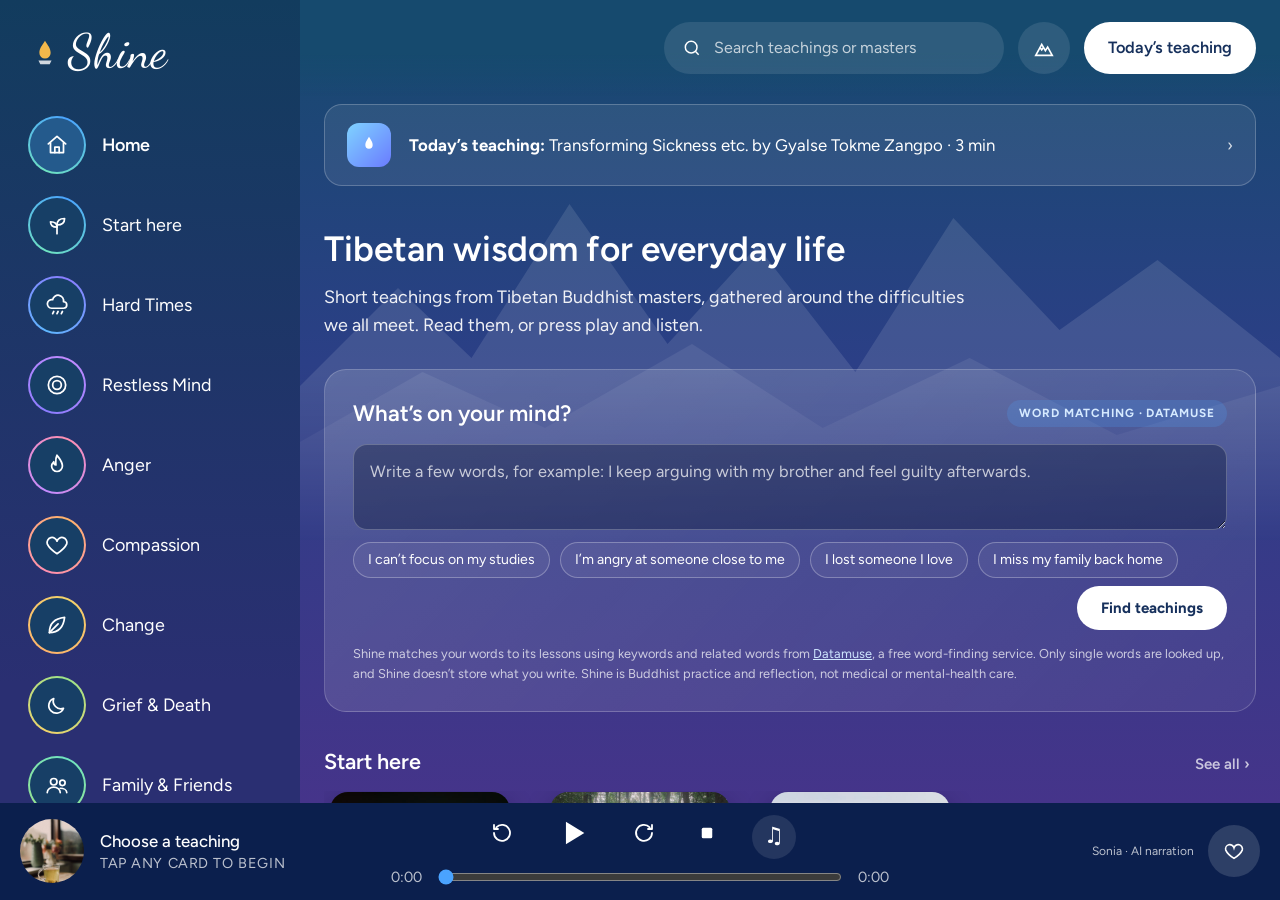
==== commit 54aad6b3: "Add free What's on your mind? matching with Datamuse" ====
--- a/web/index.html
+++ b/web/index.html
@@ -137,6 +137,37 @@
 .music-volume input{width:100%;height:30px;margin:0;accent-color:var(--accent)}
 .music-panel .music-close{float:right;width:44px;padding:0;margin:-8px -8px 0 0;font-size:1.3rem}
 
+/* "What's on your mind?" (free word matching) */
+.mind{margin:0 0 6px;padding:clamp(18px,3vw,28px);border-radius:22px;background:linear-gradient(135deg,rgba(255,255,255,.14),rgba(255,255,255,.05));border:1px solid rgba(255,255,255,.2);display:grid;gap:14px;max-width:1100px}
+.mind-head{display:flex;align-items:center;justify-content:space-between;gap:10px 14px;flex-wrap:wrap}
+.mind h2{margin:0;font-size:1.4rem;font-weight:600}
+.spark-badge{display:inline-flex;align-items:center;gap:6px;font-size:.74rem;font-weight:700;letter-spacing:.08em;text-transform:uppercase;color:#d6eaff;background:rgba(74,163,255,.2);border-radius:999px;padding:5px 12px}
+.mind-form{display:grid;gap:12px}
+.mind textarea{width:100%;min-height:86px;resize:vertical;border-radius:14px;border:1px solid rgba(255,255,255,.24);background:rgba(5,15,45,.35);color:#fff;font:inherit;font-size:1.02rem;line-height:1.5;padding:14px 16px}
+.mind textarea::placeholder{color:var(--soft)}
+.mind textarea:focus{outline:2px solid var(--accent);outline-offset:1px}
+.mind-actions{display:flex;align-items:center;gap:8px 10px;flex-wrap:wrap}
+.chip{border:1px solid rgba(255,255,255,.28);border-radius:999px;padding:7px 14px;font-size:.88rem;color:#fff;background:rgba(255,255,255,.06);min-height:36px}
+.chip:hover{background:rgba(255,255,255,.15)}
+.find{margin-left:auto;background:#fff;color:#16305c;font-weight:700;border-radius:999px;padding:11px 24px;min-height:44px}
+.find[disabled]{opacity:.65;cursor:progress}
+.mind-note{margin:0;color:var(--soft);font-size:.8rem;line-height:1.5}
+.mind-out:empty{display:none}
+.mind-out{display:grid;gap:16px;padding-top:4px}
+.reflect{margin:0;font-family:var(--read);font-style:italic;font-size:1.15rem;line-height:1.5}
+.mind-status{margin:0;color:var(--soft)}
+.picks{display:grid;grid-template-columns:repeat(auto-fill,minmax(190px,230px));gap:26px}
+.pick{display:grid;gap:8px;align-content:start;min-width:0}
+.pick .why{margin:0;color:#ece8ff;font-size:.9rem;line-height:1.45}
+.pick .hits{margin:0;color:var(--soft);font-size:.78rem;letter-spacing:.02em}
+.mind-note a{color:#cfe6ff}
+.crisis{border-radius:16px;background:rgba(255,143,163,.15);border:1px solid rgba(255,143,163,.45);padding:16px 18px;display:grid;gap:10px;line-height:1.5}
+.crisis p{margin:0}
+.crisis ul{margin:0;padding-left:20px;display:grid;gap:4px}
+.crisis a{color:#fff;font-weight:700}
+.dots::after{content:"";animation:dots 1.2s steps(4) infinite}
+@keyframes dots{0%{content:""}25%{content:"."}50%{content:".."}75%{content:"..."}}
+
 @media (max-width:900px){
   .app{grid-template-columns:minmax(0,1fr);grid-template-rows:minmax(0,1fr) auto auto}
   .rail{grid-row:3/4;flex-direction:column;overflow:visible;padding:6px 0 calc(6px + env(safe-area-inset-bottom,0px));gap:0;min-width:0;z-index:30;border-top:1px solid var(--faint)}
@@ -195,6 +226,9 @@
   .text{padding:20px 16px;border-radius:16px}
   .text-inner{font-size:1.1rem;overflow-wrap:anywhere}
   .more .row-head h2{overflow-wrap:anywhere}
+  .find{margin-left:0;width:100%}
+  .picks{grid-template-columns:repeat(2,minmax(0,1fr));gap:20px 14px}
+  .mind h2{font-size:1.2rem}
 }
 @media (max-height:500px) and (max-width:900px){
   .rail .logo{display:none}
@@ -255,6 +289,64 @@
 const TEXTS = [{"id": "LH001", "title": "How to Cultivate Concentration", "author": "Mipham Rinpoche", "playlist": "focus-restless-mind", "credit": "Translated by Adam Pearcey, 2018.", "url": "https://www.lotsawahouse.org/tibetan-masters/mipham/how-to-cultivate-concentration", "version": "1.0–20180208", "retrieved": "2026-11-02", "minutes": 2, "paras": ["ཞི་གནས་བདུད་རྩི་འཐུང་འདོད་ན། །", "ཕྱི་ཡི་འདུ་འཛིའི་རྒྱུན་ཐག་མ་བཅད་ན། །", "ནང་གི་རྣམ་གཡེངས་ལྡོག་ཐབས་མེད། །", "ནང་གི་རྣམ་གཡེངས་རྒྱུན་ཐག་ཆོད། །", "You might wish to drink the nectar of calm abiding,", "But unless you interrupt the stream of external activity,", "There’s no way to prevent internal distraction.", "And you must eradicate this wandering within.", "རྣམ་གཡེངས་རྒྱུན་ཐག་མ་བཅད་ན། །", "རྩེ་གཅིག་གནས་པའི་སྐབས་མི་རྙེད། །", "དྲན་པས་ཆུ་ལོན་བར་མེད་བརྩིགས། །", "ཅུང་ཟད་སྡོད་ནས་ཤེས་བཞིན་བརྟེན། །", "Unless you stem the flow of mental distraction,", "You’ll never arrive at single-pointed concentration.", "Build a secure dam, therefore, with mindfulness.", "And apply vigilance whenever you rest for a while.", "ཡེངས་མེད་ངང་ལ་རྒྱུན་ཆགས་སུ། །", "ཇི་གནས་ཡུན་བསྲིང་བརྩོན་པ་བསྐྱེད། །", "གོམས་པ་ཆགས་ནས་སླར་ཡང་སྒྲིམ། །", "འོག་འགྱུའི་དགྲ་ཆོམས་གནས་ཆ་བསྐྱེད། །", "Return continually to the state of non-distraction,", "And strive to extend the duration of the experience.", "When it becomes familiar, apply yourself further.", "Conquer the enemy, undercurrent thoughts, and generate calm.", "བརྟན་ནས་ཇི་སྲིད་རྩོལ་མེད་དུ། །", "འཇུག་ཅིང་དེ་ལས་ཤིན་སྦྱངས་ཀྱི། །", "ཞི་གནས་དངོས་སུ་མ་གྲུབ་པར། །", "བར་མེད་བརྩོན་ཅིག་ཐང་ལྷོད་བྱས། །", "When you gain stability,", "Continue until the practice is effortless and you achieve pliancy", "And genuine śamatha—calm abiding.", "Apply yourself uninterruptedly, balancing tension and repose.", "ཡུན་རིང་འབྱོང་དཀའ་ཞུམ་སྲིད་པས། །", "དང་པོ་བསྲན་ཚུགས་བརྩོན་པ་སྤེལ། །", "བར་དུ་རྒྱུན་ཆགས་བར་མེད་འབད། །", "ཐ་མ་སྟོབས་རྙེད་དགའ་འབྲས་མྱོང་། །", "དེ་ལྟར་འབད་ན་དོན་བཟང་འབྱུང་། །", "Prolonged training in what is difficult can be discouraging,", "So begin by strengthening your determination and diligence.", "Then, in the middle, strive continually without interruption.", "In the end, you’ll gain strength and savour the fruits of joy.", "This is how your efforts will yield their excellent reward.", "Composed on the seventh day of the sixth month."]}, {"id": "LH002", "title": "Importance of Mindfulness and Vigilance", "author": "Mipham Rinpoche", "playlist": "focus-restless-mind", "credit": "Translated by Adam Pearcey, 2022.", "url": "https://www.lotsawahouse.org/tibetan-masters/mipham/importance-mindfulness-vigilance", "version": "1.1–20220418", "retrieved": "2026-11-02", "minutes": 2, "paras": ["The Importance of Mindfulness and Vigilance[1]", "by Mipham Rinpoche", "Namo guru mañjuśrīye!", "When we settle evenly to look within,", "Our mind’s wild, discursive thought", "Appears as limitless as ripples in a river,", "As indeterminable as a cloudless sky,", "As unceasing as a mighty torrent,", "And as aimless as the passing breeze.", "Indulging in this throughout time without beginning", "Has not brought us even the slightest benefit.", "Now, setting ourselves up for such effects again in future,", "It is as if we’re tormented, possessed by demons or diseased.", "By continuing to indulge negative habits and tendencies", "We’ll revert, like an unfurled scroll, to the same predicament.", "It is these waves of uncontrolled distraction", "That are the source of the harm we inflict upon ourselves.", "When, therefore, we establish the sentinel of mindfulness,", "We must eliminate entirely all ideas and imaginings", "About anything other than the primary object of focus.", "Then, we must calmly maintain such presence and vigilance,", "And quash anything that might stir or arise within the mind.", "Unless we can maintain an uninterrupted chain of vigilance", "The samādhi of śamatha will prove elusive even after a hundred aeons.", "In time, when demonic thoughts lose their strength", "And the mind is workable, engaged or settled at will,", "The qualities of samādhi will arise within the heart.", "Until then don’t stop, child, but let familiarity increase.", "Mipham Nampargyalwa wrote this on the fourth day of the second month of the Water Snake year (1893). Maṅgalam."]}, {"id": "LH003", "title": "Practice of Śamatha", "author": "Khenpo Pema Vajra", "playlist": "focus-restless-mind", "credit": "Translated by Adam Pearcey, 2005.", "url": "https://www.lotsawahouse.org/tibetan-masters/khenpo-pema-vajra/practice-shamatha", "version": "1.5–20250219", "retrieved": "2026-11-02", "minutes": 16, "paras": ["A Clear and Concise Description of the Practice of Śamatha", "by Khenpo Pema Vajra", "Homage to the guru!", "I prostrate to the buddhas and their bodhisattva heirs, who, like a sun of Dharma,", "Dispel entirely the darkness of confusion among beings of the three realms,", "With the brilliant rays that shine from the sun of their perfect wisdom,", "Drawn by the chariot-like winds of their great compassionate love.", "This is the lineage of the Lion of the Śākyas, the supreme sage,", "The three scriptural collections, a perfect path of unerring teachings,", "Brought together into an approach a single practitioner can follow", "And put into practice, in the tradition of the wise and learned masters.", "I will now in brief describe the way to take up this noble path,", "Which takes as its foundation moral discipline that is perfectly pure,", "So that on the basis of supremely peaceful, one-pointed concentration,", "One may gain the supreme wisdom, entirely free from any flaw.", "Any intelligent individual with a sincere wish to pursue liberation must take up the only genuine approach that can bring this about, the precious teaching of the buddhas. The way these teachings are taken up is as follows. First one must rely upon an exceptional and learned spiritual friend as a guide, and through studying his or her instructions, cut through any misconceptions about the three sections of the scriptures. Then one must apply the three trainings in higher realization to one’s own mind and put them into practice in the sequence described by the great master Vasubandhu:", "Observing discipline, and having heard and contemplated the teachings,", "One applies oneself intensively to meditation.[1]", "As this says, at first one must practise ethical restraint through the pure moral discipline of renunciation, which is the foundation of all qualities, and then through study and reflection on the stages of the path to be practised, one thoroughly trains one’s mind and embarks upon the actual path of meditation itself. Regarding the main practice of the path, the glorious Nāgārjuna said:", "Without meditative concentration, there can be no wisdom,", "And without wisdom, there can be no meditative concentration,", "So by taking up these two together, the great ocean of saṃsāra", "Becomes inconsequential, like a drop of water in a hoof-print.[2]", "As this says, through the approach that unites meditation and wisdom, or śamatha and vipaśyanā, one is able to find liberation from the ocean of saṃsāric existence and progress along the path of peace. The logic behind this and the sequence in which they are to be practised is explained by Śāntideva:", "Knowing that the mind’s afflictions are overcome", "Through penetrating insight suffused with stable calm,", "You should first seek the peace of calm abiding,", "Which is found in joy and non-attachment for the world.[3]", "As this says, unless one has the stability of the mind of calm abiding, one will never gain the wisdom of vipaśyanā, so in the beginning one must cultivate śamatha. When doing so, first one develops the ‘one-pointed mind of the desire realm’ in which the grosser level of thoughts and distractions related to the level of the desire realm are all pacified. Then one gradually accomplishes the four dhyāna meditations corresponding to the levels of the form realm and the four absorptions of the formless realm. These nine stages corresponding to the nine levels of the three realms are known as ‘worldly meditations’ or ‘childish concentrations,’ and they provide the foundation for the supermundane path. Then there is the absorption of cessation, which is attained only through the supermundane path, and is added to these eight form and formless absorptions, to make nine in all, known collectively as ‘the nine successive absorptions’, because they must be entered sequentially, one after another.", "This is the actual main practice of meditative concentration or samādhi. In addition, there are also the common samādhis, such as the three liberations, ten totalities, eight spheres of dominant perception, five supercognitions and so on, which are developed with a mind of the form and formless stages through specific mental activity on the various levels. One should know that all the samādhis of the supermundane path in general and those of the noble bodhisattvas in particular—the illusion-like samādhi, warrior-faring samādhi, vajra-like samādhi and so on—as well as mnemonic retention, confidence and all the infinite gateways to liberation, are nothing other than variations of the samādhi in which śamatha and vipaśyanā are united.", "Once these general points have been understood, we come to the actual instruction on how to meditate. Leaving busyness and ordinary interaction behind, in a solitary environment, begin by generating a mind of renunciation and bodhicitta. Then visualize in the sky before you all the buddhas and bodhisattvas of the ten directions, and once you have performed the seven branches as a means of purification and gathering the accumulations, pray one-pointedly that you may develop pure samādhi. Then adopt the correct posture, sitting up straight on your seat, in the full or half vajra posture, or however is most comfortable, with your hands resting in the posture of equanimity, with a gentle and evenly balanced gaze, and so on. Then examine your mindstream very carefully: if you notice any strong thoughts or emotions that prevent your mind from resting in stillness—feelings such as desire, anger, malice, pride or confusion—then apply the appropriate antidote, such as meditating on unattractiveness, love, compassion, analyzing the psycho-physical elements (dhātu), interdependent origination, the inhalation and exhalation of breath and so on, in order to make your mind more workable. Then, when the mind is ready to focus on its particular object, you can begin the actual practice of śamatha meditation.", "The traditions based on scriptural sources and the pith instructions mention countless methods of meditation, but here let us follow the classical sources and mention first of all the nine ways of resting the mind in order to accomplish the one-pointed mind of the desire realm.", "The Ornament of Mahāyāna Sūtras says:", "Placing the attention on an object of focus,", "Remain with that and do not be distracted.", "Quickly recognizing distraction whenever it occurs,", "Settle the mind on its object once again.", "Increasingly, those with intelligent minds,", "Should gather and focus their attention.", "Then, in order to experience real qualities,", "Mind must be controlled in samādhi.", "Seeing the disadvantages of distraction,", "Dislike for meditation is pacified.", "Covetousness, mental discomfort and so on", "Are pacified in the same way.", "The diligent practitioner settles the mind", "With some application of effort.", "Finally it happens naturally and spontaneously,", "Through familiarity, without applying effort.", "As this says, you place your attention one-pointedly on a given object of focus, and remain with single-pointed attention focused on the clear image that arises in the mind. Then you sustain this image continually, without becoming distracted by anything else. Whenever any distraction does occur, however gross or subtle, you should recognize it immediately with watchful awareness, and settle the attention once again on the object of focus. Not being satisfied with some slight stillness of mind, you have to eradicate even the most subtle tendency towards distraction, and rest in one-pointed concentration. If you experience fatigue and lack of enthusiasm for samādhi, then reflect on the qualities of the buddhas and bodhisattvas in general, and in particular the qualities such as the supercognitions and miraculous abilities which arise through the power of samādhi, and generate enthusiasm for the practice. Should you begin to take pleasure in busyness or anything that is not conducive to stillness of mind, reflect on the faults of samsara in general and especially the faults of losing your way and remaining in your ordinary state. Recognizing the faults of distraction and busyness, pacify the mind’s excitement. Whenever any states of mind which prevent samādhi, such as covetousness, mental discomfort, excitement, regret, sleepiness or lethargy, malice, longing for objects of desire, hesitation and so on arise, pacify them by applying an appropriate antidote. You will extend the period of stillness in this way, yet as long as there is still some concern about dullness or agitation arising in the mind, and the need to deliberately apply an antidote, that is still the eighth stage of resting the mind. When there is no longer any need to apply an antidote out of expectation or concern regarding something to be abandoned or its remedy, and you can remain spontaneously in a state of stillness for as long as you wish, that is the ninth stage of resting the mind, the one-pointed mind of the desire realm. This is genuine śamatha, but if you still do not have the bliss of physical and mental pliancy, you have not yet reached the actual preparatory stage for the dhyāna meditations.", "Once pliancy is attained, there is a foundation for developing the wisdom of vipaśyanā. This is the preparatory stage which is known as ‘the capable stage.’ At this point, there are seven mental processes through which the main part of dhyāna meditation is accomplished.", "Firstly, there is the mental process of precisely discerning characteristics, in which one understands the positive and negative qualities of the three realms and their respective causes, the mental afflictions of the different levels of existence as well as the special qualities of dhyāna meditation.", "Secondly, there is the mental process of conviction, which is the confident belief arising out of this meditation that the flaws of the lower levels should be discarded, while the qualities of the higher levels should be attained.", "Then, the mental process of thorough separation involves discarding the coarser type of thoughts that should be abandoned by applying the antidote to the mental afflictions of a lower plane of existence.", "When one is freed from these mental afflictions of a lower stage, one attains the joy and physical well-being of mental and physical pliancy, and this is known as the mental process of gaining joy.", "The mental process of examination means that while the mind is abiding at a particular level, the mental afflictions of the level below should not arise, and so one deliberately focuses on a given object and carefully examines the mind, abandoning any afflictions that do develop.", "The mental process of the culmination of engagement is the unimpeded path during which the antidote that overcomes the subtle mental afflictions of the lower level arises in the mind.", "The mental process of the result of the culmination of engagement is the path of total release, at which point there is no longer any need to apply an antidote, the mental afflictions of the lower level having been totally eradicated.", "This is how the mind of the main dhyāna practice is accomplished.", "The first dhyāna level which is accomplished in this way has five features: conception, discernment, joy, physical well-being and samādhi.", "The second dhyāna, which is even more peaceful, has four features: the perfect clarity in which conception and discernment have been relinquished, joy, physical well-being and samādhi.", "The third dhyāna, which is more peaceful still, has five features: equanimity in which the concept of joy has been abandoned, mindfulness, watchful awareness, physical well-being and samādhi.", "The fourth dhyāna, which is called the ultimate dhyāna because it is yet more peaceful, has four features: the neutral sensation in which the sensation of physical well-being has been abandoned, mindfulness, the mental formation of equanimity, and samādhi.", "That is just a brief description of the four dhyānas. I have not mentioned here their particular characteristics in detail, nor have I gone into the ways of meditating on the formless absorptions, for fear that this would make the text excessively long, and also because there seems little need for it. Those who are interested can consult the texts of the abhidharma or the prajñāpāramitā.", "Whichever type of samādhi one is cultivating, the following factors are important to bear in mind. There are five faults related to meditation: laziness, forgetting the object of focus, dullness and agitation, not applying the antidote due to being too relaxed, and applying the antidote again and again because one is too tightly focused and not content simply to rest. The antidotes to these are known as the eight applications. Confident trust in the qualities of samādhi, the aspiration to attain these qualities, the consistent and dedicated diligence that these two inspire, and the blissful pliancy that develops as a result are the four antidotes to laziness. Mindfulness is the antidote to forgetfulness. Watchful awareness is the antidote to dullness and agitation. The antidote to under-application is to apply the antidote, bringing to mind the reasons for practising śamatha and vipaśyanā, as a means to overcome dullness and agitation, and equanimity is the antidote to over-application. It is through these that the mind of meditation is attained.", "Once the mind of meditative concentration has been accomplished in this way, if one analyzes ‘the four gateways to the vision of reality’—the aggregates, psycho-physical elements, sense sources and interdependent origination—using the valid logic of ultimate reasoning, such as the analysis of neither one nor many, and then remains one-pointedly in the ‘non-finding’ of anything at all, that becomes the unity of śamatha and vipaśyanā, which is the great approach leading to the path of the noble ones and the complete uprooting of saṃsāric existence. Besides this, the various methods for practising śamatha and vipaśyanā connected with the profound pith instructions, whether the gradual approach or the direct ‘bypassing’ approach, should be learned only from oral instructions.", "The entrance to the path leading to the peace of liberation,", "Is the samādhi in which śamatha and vipaśyanā are united.", "This clear and brief instruction on how it is accomplished", "Was written and offered from an isolated practice hermitage,", "By the buddhist monk named Pema Vajra,", "To fulfil the wishes of the diligent yogini Wangmo.", "Through this merit, may the realization of the paths and levels increase,", "And our own and others’ welfare be accomplished spontaneously!", "May it be virtuous!"]}, {"id": "LH004", "title": "Profound Śamatha Instruction", "author": "Mipham Rinpoche", "playlist": "focus-restless-mind", "credit": "Translated by Sean Price, 2019. The headings were added by Khen Rinpoche Yeshe Gyaltsen for the sake of clarity.", "url": "https://www.lotsawahouse.org/tibetan-masters/mipham/profound-shamatha-instruction", "version": "1.4–20250115", "retrieved": "2026-11-02", "minutes": 8, "paras": ["Profound Instruction on Śamatha", "by Jamgön Mipam Rinpoche", "I prostrate to Mañjuśrī!", "The Benefits of the Practice in Brief", "If you focus mind [upon itself] you’ll come to achieve śamatha, and gradually insight (vipaśyanā) into the nature of things will dawn.", "The Actual Instruction", "Draw your ordinary awareness – that which is vividly clear, open, and brilliant – into the empty center of your heart and allow it to settle; this is what is meant by mind being turned upon itself, and within this experience there is nothing whatsoever to focus upon.", "If mind exists, it should be found within the body; but it isn’t to be found, not in the heart and not anywhere else for that matter.", "When thoughts run wild look toward their source and remain there with a gentle tranquility.", "There is no need to search for mind; simply relax, and abide where you find yourself. Nor is there any need to investigate whether there is a ‘place’ to abide—simply abide within mind.", "It is perfectly alright to relax and allow the mind to settle within, to lie in its own bed. This is the uncontrived way of resting;[1] anything else is unnecessary.", "Just as the brilliance of sunlight increases when it refracts and reflects on turbulent waters, emotions and thoughts proliferate in an agitated mind; attempting to stop thoughts simply will not work. However, when the waters are no longer agitated but settled and calm, the reflection of the light-rays will decrease. Just like that, allow the mind, which is the source, to settle calmly without mental agitation.", "Don’t forget this experience, but rather use an uninterrupted flow of mindfulness and alertness to remain within the natural [empty-clear] calmness of mind – focused and fresh.", "If there is an experience of blankness, relax into its natural calmness.", "If there is an experience of intense clarity, relax into its natural calmness.", "If there is an experience of mind going wild and giving rise to many thoughts, relax into its natural calmness.", "In the naked, direct experience of whatever there is in that moment, simply relax, no matter what arises.", "When these experiences of blankness, clarity and thought arise, recognize them, but don’t follow or chase after them. Simply rest within the space that is the recognition of their nature.", "With familiarity this [recognition] will last longer and longer. Allow any analysis or coarse thinking to subside in its own place.", "On occasion, the mind may appear dull and devoid of all movement [of thought]. Clear this drowsiness and simply rest.", "At other times the mind may seem as if full of movement – giving rise to all kinds of thoughts. At such times, since the movements are none other than mind, look into its nature and relax.", "Don’t try to prolong the experience that follows movement but stand your ground. Thought will naturally subside, and you’ll come to see how agitation, calmness, or even strong feelings and emotions are all on the surface of mind – relax into its depths.", "Placing mind within your heart or simply letting your mind be, these are essentially the same. The key point is to relax the mind. When mindful, the knots of thought will untie in and of themselves. [Just as a snake can loosen knots in its body without relying on another, mind, when left to rest genuinely, frees itself.]", "The Faults of Being Continually Under the Influence of Discursive Thought", "There is no end to discursive thoughts; they won’t disappear in and of themselves. For all their multiplicity and number, they bring no real results or benefits. They can’t put an end to negative mental states or suffering.", "[Should you wish to be free of suffering you must get rid of its respective causes]", "To this end you must recognize the faults of discursive thought and emotion.", "Since time immemorial you have been under the control of these thoughts and, as a result, have not acquired any genuine qualities.", "Now, give up attachment to such thoughts and do all that you can to cultivate stillness of mind.", "The Qualities That Arise from Overcoming Discursive Thought", "If you can do this, you will gain many qualities, such as concentration and [uncontaminated] clairvoyance. You will gain the power to abide by the natural state and find supreme bliss.", "Reasons to Apply Great Effort to The Practice", "With such an understanding of the faults and benefits, and having gained a degree of control over the mind, continue to practice with unflagging diligence until you achieve calm abiding. [Where you have passed through the meditative experiences of movement, achievement, familiarity, stability, and ultimate experience and achieved the samādhi of the pinnacle of saṃsāra.]", "Through familiarity with this method of meditation, the moving energy/wind of activity [which gives rise to so many thoughts] will converge at your heart and enter the central channel. Wild hard-headed thoughts will be gradually pacified and your mind will become increasingly workable and positive.", "[The activity wind – movement of the subtle energy/wind within the body – will naturally come to dissolve into the central channel. The effect of this is that the rider of said energy, discursive thought, will be without its mount and will naturally dissolve into empty awareness and you will be without thought. Discursive thought will be calmed and you will abide in the open luminosity of their absence.]", "Showing How Profound and Yet Easy to Practice This Particular Method of Meditation Is", "Even without other modes of introduction from the guru, these pith instructions of mind resting upon itself offer a simple way to calm the mind that has none of the dangers associated with the forceful manipulation of energy.", "If you are able simply to place the mind upon itself in this way, workable concentration will be won swiftly and with little difficulty.", "Here there is no need for meditation upon subtle bindus/drops in the heart, nor upon letters, nor any shape and form for that matter. Nor is there a need to manipulate the breath.", "The most profound method of calm abiding is simply to view and rest in the nature of your own mind and sustain its continuity mindfully. This is easy to practice and brings fast results.", "A Summary of the Points: How Calm Abiding Naturally Gives Rise to Insight", "First, rest quietly and let the mind settle. Then, allow the mind to look into itself. Just as when you stare into space and there is nothing to observe, discursive and negative thoughts will naturally be liberated in and of themselves. Then the secret of mind—dharmatā, the union of [the view of Madhyamaka, the subject of the turning of the second dharma wheel] emptiness and clarity [the subject of the third turning of the dharma wheel and the subject of mantra, the Buddha Nature]—will naturally arise. And, through the blessings of the realization of a perfect qualified master, his/her lineage and your perfect devotion, an experience of the empty clarity of the great Natural State—the spontaneous, self-emergent wisdom, which is the meaning of the Luminous Great Perfection— will arise.", "Written by Mipam during the third part of the sixth day of the second month in the year of the Fire Horse."]}, {"id": "LH005", "title": "Mindfulness: The Mirror of the Mind", "author": "Nyoshul Khenpo Jamyang Dorje", "playlist": "focus-restless-mind", "credit": "Translated by Adam Pearcey, 2013.", "url": "https://www.lotsawahouse.org/tibetan-masters/nyoshul-khenpo-jamyang-dorje/mirror-of-the-mind", "version": "1.4–20230424", "retrieved": "2026-11-02", "minutes": 2, "paras": ["Homage to naturally arising, king-like mindfulness!", "I am the mirror of mindfulness,", "Clearly revealing carefulness and mindfulness.", "Look, my vajra friends!", "Seeing me, mindfulness is supported.", "Pray now to the Three Jewels,", "Inseparable from the Lama-Guru!", "Undistractedly, look into the essence of mind!", "Mindfulness is the root of the Dharma;", "Mindfulness is the path’s main practice;", "Mindfulness is a fortress for the mind;", "Mindfulness is an aid to the wisdom of self-knowing rigpa;", "Mindfulness is a support for Mahāmudrā, Dzogchen and Madhyamaka.", "Lacking mindfulness, we’re overcome by negative forces.", "Lacking mindfulness, we’re beset by laziness.", "Lacking mindfulness, we commit every wrong.", "Lacking mindfulness, we fail to accomplish our aims.", "Mindlessness—it’s like a pile of shit!", "Mindlessness—it’s like fishing on dry land!", "Mindlessness—it’s like a heartless corpse!", "Make your mindfulness secure, my friends!", "Through the heartfelt intentions of the precious teachers,", "May we come now to recognize our own true mindfulness!", "This request, a spur to remember mindfulness,", "Was offered to friends who possess the eyes of Dharma", "By the terrible monk called Jamyang Dorje,", "Who is really just a buck-toothed ox.", "Sarva maṅgalam!"]}, {"id": "LH006", "title": "Transforming Suffering and Happiness", "author": "Dodrupchen Jigme Tenpe Nyima", "playlist": "hard-times-suffering", "credit": "This edition was prepared especially for Lotsawa House by Adam Pearcey, 2006, based on earlier versions by Rigpa Translations.", "url": "https://www.lotsawahouse.org/tibetan-masters/dodrupchen-III/transforming-suffering-and-happiness", "version": "1.8–20241106", "retrieved": "2026-11-02", "minutes": 27, "paras": ["Transforming Suffering and Happiness into Enlightenment", "by Dodrupchen Jigme Tenpe Nyima", "Homage", "I pay homage to Noble Avalokiteśvara, recalling his qualities:", "Forever joyful at the happiness of others,", "And plunged into sorrow whenever they suffer,", "You have fully realized Great Compassion, with all its qualities,", "And abide, without a care for your own happiness or suffering![1]", "Statement of Intent", "I am going to put down here a partial instruction\non how to use both happiness and suffering as the path to enlightenment. This is indispensable for leading a spiritual life, a most needed tool of the Noble Ones, and quite the most priceless teaching in the world.", "There are two parts:", "1) how to use suffering as the path,", "2) and how to use happiness as the path.", "Each one is approached firstly through relative truth, and then through absolute truth.", "1) How to Use Suffering as the Path to Enlightenment", "i. Through Relative Truth", "Whenever we are harmed by sentient beings or anything else, if we make a habit out of perceiving only the suffering, then when even the smallest problem comes up, it will cause enormous anguish in our mind.", "This is because the nature of any perception or idea, be it happiness or sorrow, is to grow stronger and stronger the more we become accustomed to it. So as the strength of this pattern gradually builds up, before long we’ll find that just about everything we perceive becomes a cause for actually attracting unhappiness towards us, and happiness will never get a chance.", "If we do not realize that it all depends on the way in which mind develops this habit, and instead we put the blame on external objects and situations alone, the flames of suffering, negative karma, aggression and so on will spread like wildfire, without end. This is what is called: “all appearances arising as enemies.”", "We should arrive at a very precise understanding that the whole reason why sentient beings in this degenerate age are plagued by so much suffering is because they have such feeble powers of discernment.", "So not to be hurt by the obstacles created by enemies, illness or harmful influences, does not mean to say that things like sickness can be driven away, and that they will never occur again. Rather, it simply means that they will not be able to obstruct us from practising on the path.", "In order for this to happen, we need: first, to get rid of the attitude of being entirely unwilling to face any suffering ourselves and, second, to cultivate the attitude of actually being joyful when suffering arises.", "Dropping the Attitude of Being Entirely Unwilling to Suffer", "Think about all the depression, anxiety and irritation we put ourselves through by always seeing suffering as unfavourable, something to be avoided at all costs. Now, think about two things: how useless this is, and how much trouble it causes. Go on reflecting on this repeatedly, until you are absolutely convinced.", "Then say to yourself: “From now on, whatever I have to suffer, I will never become anxious or irritated.” Go over this again and again in your mind, and summon all your courage and determination.", "First, let’s look at how useless it is. If we can do something to solve a problem, then there is no need to worry or be unhappy about it; if we can’t, then it doesn’t help to worry or be unhappy about it either.", "Then, the enormous trouble involved. As long as we don’t get anxious and irritated, then our strength of mind will enable us to bear even the hardest of sufferings easily; they’ll feel as flimsy and insubstantial as cotton wool. But while we are dominated by anxiety, even the tiniest problem becomes extremely difficult to cope with, because we have the additional burden of mental discomfort and unhappiness.", "Imagine, for example, trying to get rid of desire and attachment for someone we find attractive while continuing to dwell all the while on their attractive qualities. It would all be in vain. In just the same way, if we concentrate only on the pain brought by suffering, we’ll never be able to develop endurance or the ability to bear it.[2] So, as in the instructions called ‘Sealing the Doors of the Senses’, don’t latch onto all kinds of mind-made concepts about your suffering. Learn instead to leave the mind undisturbed in its own natural state, bring the mind home, rest there, and let it find its own ground.", "Cultivating the Attitude of Being Joyful When Suffering Arises", "Seeing suffering as an ally to help us on the path, we must learn to develop a sense of joy when it arises. Yet whenever suffering strikes, unless we have some kind of spiritual practice to bring to it, one which matches the capacity of our mind, no matter how many times we might say to ourselves: ‘Well, as long as I’ve got roughly the right method, I’ll be able to use suffering and obtain such and such a benefit’, it’s highly unlikely that we’ll succeed. We’ll be as far from our goal, the saying goes, as the earth is from the sky.", "Therefore, use suffering as the basis for the following practices:", "a. Using Suffering to Train in Renunciation", "Sometimes, then, use your suffering in order to train your mind in renunciation.", "Say to yourself: “As long as I wander, powerless and without any freedom, in samsara, this kind of suffering is not something unjust or unwarranted. It’s simply the very nature of samsara.” At times, develop a deep sense of revulsion by thinking; “If it’s already so hard for me to bear even the little suffering and pain of the happy realms, then what about the suffering of the lower realms? Samsara is indeed an ocean of suffering, fathomless and without any end!” Then turn your mind towards liberation, and enlightenment.", "b. Using Suffering to Train in Taking Refuge", "Say to yourself: “Life after life, again and again we are continuously plagued by these kind of fears, and the one and only protection that can never fail us is the precious guide, the Buddha, the precious path, the Dharma, and the precious companions on the way, the Saṅgha: the Three Jewels. So it is on them that I must rely, entirely. Whatever happens, I will never renounce them.” Let this become a firm conviction, and train in the practice of taking refuge.", "c. Using Suffering to Overcome Arrogance", "As I explained before, [as long as we are in samsara] we are never independent or truly free or in control of our lives. On the contrary, we are always dependent on and at the mercy of suffering. So we must eliminate ‘the enemy that destroys anything that is wholesome and good’, which is arrogance and pride; and we must do away with the evil attitude of belittling others and considering them as inferior.", "d. Using Suffering to Purify Harmful Actions", "Remind yourself and realize: “All this suffering which I’m going through, and suffering which is greater still—all the boundless suffering that there is—come from nothing but harmful, negative actions.”", "Reflect, carefully and thoroughly, how:", "karma is certain—cause and effect is infallible;", "karma multiplies enormously;[3]", "you will never face the effects of something you have not done;", "whatever you have done will never go to waste.", "Then say to yourself: “So, if I really don’t want to suffer any more, then I must give up the cause of suffering, which is negativity.”[4] With the help of ‘The Four Powers’, make an effort to acknowledge and purify all the negative actions you have accumulated in the past, and then firmly resolve to avoid doing them in the future.", "e. Using Suffering to Find Joy in Positive Action", "Say to yourself: “If I really want to find happiness, which is the opposite of suffering, then I have got to make an effort to practise its cause, which is positive action.” Think about this in detail, and from every angle, and dwell on the implications. Then in every way possible, do whatever you can to make your positive, beneficial actions increase.", "f. Using Suffering to Train in Compassion", "Say to yourself: “Just like me, others too are tormented by similar suffering, or even much worse…” Train yourself by thinking: “If only they could be free from all this suffering! How wonderful it would be!” This will also help you to understand how to practise loving kindness, where the focus of the practice is those who have no happiness.", "g. Using Suffering to Cherish Others More than Yourself", "Train yourself to think: “The very reason why I am not free from suffering such as this is that from time immemorial I have cared only about myself. Now, from this moment onwards, I will only cherish others, as this is the source of all happiness and good.”", "It is extremely difficult to use suffering as the path when it has already struck, and is staring us in the face. That is why it is crucial to become familiar in advance with the specific practices to be used when misfortune and difficulties befall us. It is also particularly helpful, and will really count, if we use the practice we know best, and of which we have a clear, personal experience.", "With this, suffering and difficulties can become a help for our spiritual practice—but that alone is not enough. We need to gain a sense of real joy and enthusiasm, inspired by a thorough appreciation for our achievement, and then to reinforce this, and make it stable and continuous.", "So, with each of the practices outlined above, say to yourself: “This suffering has been of tremendous assistance; it will help me to achieve the many wonderful kinds of happiness and bliss which are experienced in the higher realms and in liberation from samsara and which are extremely difficult to find. From now on too, I know that whatever suffering lies in store for me will have the same effect. So however tough, however difficult the suffering may be, it will always bring me the greatest joy and happiness, bitter and yet sweet, like those Indian cakes made of sugar mixed with cardamom and pepper.” Follow this line of thought over and over, and very thoroughly, and get used to the happy state of mind that it brings. By reflecting like this, our minds will be so suffused with happiness that the suffering we feel through the senses will become almost imperceptible and incapable of disturbing our minds. This is the point at which sickness can be overcome through forbearance. It’s worth noting that this is also an indication as to whether difficulties brought about by enemies, harmful spirits and so on can be overcome.", "As we have already seen, reversing the attitude of not wanting to suffer is the whole basis for transforming suffering into our spiritual path. This is because we simply won’t be able to turn suffering into the path as long as anxiety and irritation continue to eat away at our confidence and disturb our mind.", "The more we arrive at actually transforming suffering into the path, the more we will enhance and reinforce all our previous practice. This is because our courage and good humour will grow all the more, once we can see from our own experience how suffering causes our spiritual practice and qualities to blossom.", "It is said that by training gradually with smaller sufferings, ‘step by step, in easy stages’, then in the end we’ll be able to handle big suffering and difficulties too. We must go about it like this, because it is extremely difficult to have an experience of something which is beyond our level or capacity.", "In the breaks between sessions, pray to the Lama and the Three Jewels that you may be able to take suffering onto your path. When your mind has grown a little bit stronger, then make offerings to the Three Jewels and to negative forces and insist: “Please send me misfortune and obstacles, so I can work on developing the strength of my practice!” At the same time, always, always stay confident, cheerful and happy.", "When you first begin this training, it is vital to distance yourself from ordinary social activities. Otherwise, caught up in everyday preoccupations and busyness, you will be influenced by all your misguided friends, asking questions like: “How can you bear to put up with so much suffering…so much humiliation…?”", "Besides, the endless worrying about enemies, relatives and possessions will cloud our awareness, and upset our minds beyond all our control, so that we inevitably go astray, sliding into bad habits. Then, on top of this, we’ll be swept away by all kinds of distracting objects and situations.", "But in the solitude of a retreat environment, since none of these are present, your awareness is very lucid and clear, and so it’s easy to make the mind do whatever you want it to do.", "It is for this very reason that when practitioners of Chöd train in ‘trampling right on top of suffering’, at the beginning they put off doing the practice using the harm caused by human beings and amidst distraction, but instead make a point of working with the apparitions of gods and demons in cemeteries and other desolate and powerful places.[5]", "To sum up: Not only so that your mind will not be affected by misfortune and suffering, but also to be able to draw happiness and peace of mind out of these things themselves, what we need to do is this: Do not see inner problems like illness, or outer troubles like rivals, spirits or scandalous gossip, as something undesirable and unpleasant, but instead simply get used to seeing them as something pleasing and delightful.", "To accomplish this, we need to stop looking at harmful circumstances as problems and make every effort to view them as beneficial. After all, whether a thing is pleasant or unpleasant comes down to how it is perceived by the mind.", "Take an example: someone who continually dwells on the futility of ordinary, mundane preoccupations will only get more and more fed up as their wealth or circle increase. On the other hand, someone who sees worldly affairs as meaningful and beneficial will seek, and even pray, to increase their power and influence.", "With this kind of training then:", "our mind and character will become more peaceful and more gentle;", "we will become more open (and more flexible);", "we will be easier to get along with;", "we will be courageous and confident;", "we will be freed from obstacles that hinder our Dharma practice;", "we will be able to turn any negative circumstances to our advantage, meet with success, and bring glory and auspiciousness;", "and our mind will always be content, in the happiness born of inner peace.", "To follow a spiritual path in this degenerate age, we cannot be without armour of this kind. Because if we’re no longer tormented by the suffering of anxiety and irritation, not only will other kinds of suffering fade away, like soldiers who’ve lost their weapons, but even misfortunes like illness will, as a rule, vanish on their own.", "The saints of the past used to say:", "“If you are not unhappy or discontented about anything, then your mind will not be disturbed. Since your mind is not disturbed, the subtle wind energy (Tib. lung) will not be disturbed. That means the other elements of the body will not be disturbed either. As a result, your mind will not be disturbed, and so it goes on, as the wheel of constant happiness turns.”", "Also:", "Horses and donkeys with sores on their backs", "Are an easy prey for scavenging birds.", "People who are prone to fear,", "Are easy victims to negative spirits.", "But not those whose character is stable and strong.", "Thus it is that the wise, seeing that all happiness and suffering depend upon the mind, will seek their happiness and well-being within the mind. Since all the causes of happiness are entirely within themselves, they will not be dependent on anything external, which means that nothing whatsoever, be it sentient beings or anything else, can do them any harm. And even when they die, this attitude will follow, so that they will always, always be free and in control.", "This is just how the bodhisattvas attain their meditative stabilization (samādhi) called ‘overwhelming over all phenomena with bliss’.", "However, foolish people chase after external objects and circumstances in the hope of finding happiness. But whatever happiness they do find, great or small, it always turns out like the saying:", "You’re not in control; it’s all in others’ hands.", "As if your hair were caught up in a tree.", "What you’d hoped for never comes to be; things never come together; or else you make misjudgments, and there is only one failure after another. Enemies and thieves have no trouble harming you, and even the slightest false accusation will separate you from your happiness. However much a crow looks after a baby cuckoo, it can never turn it into a baby crow. In the same way, if all your efforts are misguided and based on something unreliable, they will bring nothing but fatigue for the gods, negative emotions for the spirits, and suffering for yourself.", "This ‘heart advice’ brings a hundred different essential instructions together, into one crucial point. There are many other pith instructions on accepting suffering and hardships in order to practise the path, and on transforming illness and destructive forces into the path, as taught for example in the ‘Pacifying’ tradition. But here, in a way that’s easy to understand, I have given a general outline of how to accept suffering, based on the writings of the Noble Śāntideva, and his wise and learned followers.", "ii. Through Absolute Truth", "By means of reasoning, such as ‘the refutation of production from the four extremes’,[6] the mind is drawn towards emptiness, the natural condition of things, a supreme state of peace, and there it rests. In this state, let alone harmful circumstances or suffering, not even their names can be found.", "Even when you come out of this state, it’s not like before, when suffering arose in your mind and you would react with dread and lack of confidence. Now you can overcome it by viewing it as unreal and nothing but a label.", "I have not gone into detail here.", "2. How To Use Happiness as the Path to Enlightenment", "i. Through Relative Truth", "Whenever happiness and the various things that cause happiness appear, if we slip under their power, then we will grow increasingly conceited, smug and lazy, which will block our spiritual path and progress.", "In fact it’s difficult not to be carried away by happiness, as Padampa Sangye pointed out:", "We human beings can cope with a lot of suffering,", "But very little happiness.", "That’s why we need to open our eyes, in whatever ways we can, to the fact that happiness and the things that cause happiness are all actually impermanent, and are by nature suffering.[7]", "So try as best you can to arouse a deep sense of disillusionment, and to stop your mind indulging in its usual apathy and negligence. Say to yourself:", "“Look: all the happiness and material wealth of this world is trifling and insignificant, and brings with it all kinds of problems and difficulties. Still, in a certain sense, it does have its good side. Buddha said that someone whose freedom is impaired by suffering will have great difficulty attaining enlightenment, but for someone who is happy, it is easier to attain.", "“What good fortune then to be able to practise the Dharma in a state of happiness like this! So, from now on, in whatever way I can, I must convert this happiness into Dharma, and then from the Dharma, happiness and well-being will continuously arise. That’s how I can train in making Dharma and happiness support one another. Otherwise, I’ll always end up where I started—like trying to boil water in a wooden saucepan.”", "The main point to get here is that whatever happiness, whatever well-being, comes our way, we must unite it with Dharma practice. This is the whole vision behind Nāgārjuna’s Garland of Jewels.[8]", "Even though we may be happy, if we don’t recognize it, we will never be able to make use of that happiness as an opportunity for practising the Dharma. Instead we’ll be forever hoping that some extra happiness will come our way, and we’ll waste our lives on countless projects and actions. The antidote to this is to apply the practice wherever it is appropriate, and, above all, to savour the nectar of contentment.", "There are other ways of turning happiness into the path, especially those based on recalling the kindness of the Buddha, Dharma and Saṅgha, and on the instructions for training in bodhicitta, but this will do for now. As with using suffering as the path, so with happiness too, you need to go to a solitary retreat environment and combine this with practices of purification and accumulating merit and wisdom.", "ii. The Absolute Dimension", "This is the same as for turning suffering into the path.", "What this Training Brings", "If we cannot practise when we’re suffering because of all the anxiety we go through, and we cannot practise when we’re happy because of our attachment to happiness, then that rules out any chance of our practising Dharma at all. That is why there is nothing more crucial for a practitioner than this training in turning happiness and suffering into the path.", "And if you do have this training, no matter where you live, in a solitary place or in the middle of a city; whatever the people around you are like, good or bad; whether you’re rich or poor, happy or distressed; whatever you have to listen to, praise or condemnation, good words or bad; you’ll never feel the slightest fear that it could bring you down in any way. No wonder this training is called the ‘Lion-Like Yoga’.", "Whatever you do, your mind will be happy, peaceful, spacious and relaxed. Your whole attitude will be pure, and everything will turn out excellently. Your body might be living in this impure world of ours, but your mind will experience the splendour of an unimaginable bliss, like the bodhisattvas in their pure realms.", "It’ll be just as the precious Kadampa masters used to say:", "Keep happiness under control;", "Put an end to suffering.", "With happiness under control", "And suffering brought to an end:", "When you’re all alone,", "This training will be your true friend;", "When you are sick,", "It will be your nurse.", "Goldsmiths first remove the impurities from gold by melting it in fire, and then make it malleable by rinsing it over and over again in water. It is just the same with the mind. If by using happiness as the path, you become weary and disgusted with it, and by taking suffering as the path, you make your mind clear and cheerful, then you will easily attain the extraordinary samādhi which makes mind and body capable of doing anything you wish.", "This instruction, I feel, is the most profound of all, for it perfects discipline, the source of everything positive and wholesome. This is because not being attached to happiness creates the basis of the extraordinary discipline of renunciation, and not being afraid of suffering makes this discipline completely pure.", "As they say:", "Generosity forms the basis for discipline;", "And patience is what purifies it.", "By training in this practice now, then when you attain the higher stages of the path, this is what it will be like:", "You will realize that all phenomena are like an illusion, and", "To be born again is just like walking into a lovely garden.", "Whether you face prosperity or ruin,", "You’ll have no fear of negative emotions or suffering.[9]", "Here are some illustrations from the life of the Buddha. Before he attained enlightenment, he abandoned the kingdom of a universal monarch as if it were straw and lived by the river Nairañjanā without a care for the harshness of the austerities he was practising. What he showed was that in order to accomplish our own ultimate benefit, the nectar of realization, we must have mastered the one taste of happiness and suffering.", "Then after he attained enlightenment, the chiefs of humans and gods, as far as the highest realms, showed him the greatest reverence, placing his feet on the crown of their heads, and offering to serve and honour him with all manner of delights. However, a brahmin called Bhāradvāja abused him and criticized him a hundred times; he was accused of sexual misconduct with the impudent daughter of another brahmin; he lived off rotten horse fodder for three months in the land of King Agnidatta, and so on. But he remained without the slightest fluctuation in his mind, neither elated nor downcast, like Mount Meru unshaken by the wind. He showed that in order to accomplish the benefit of sentient beings, again we have to have mastered that equal taste of happiness and suffering.", "Afterword", "A teaching like this should really be taught by the Kadampa masters, whose very lives enacted their saying:", "“No complaints when there’s suffering,", "Great renunciation when there’s happiness.”", "But if it’s someone like me who explains it, then I’m sure that even my own tongue is going to get fed up and cringe with embarrassment. Still, with the sole aim of making one taste of all the worldly preoccupations[10] my second nature, I, the old beggar Tenpe Nyima, have written this, here in the forest of many birds."]}, {"id": "LH007", "title": "Transforming Sickness etc.", "author": "Gyalse Tokme Zangpo", "playlist": "hard-times-suffering", "credit": "Translated by Adam Pearcey, 2007. Edited by Phillippa Sison. Revised 2012.", "url": "https://www.lotsawahouse.org/tibetan-masters/gyalse-thogme-zangpo/how-transform-sickness", "version": "2.3–20250220", "retrieved": "2026-11-02", "minutes": 3, "paras": ["How to Transform Sickness and Other Circumstances", "by Gyalsé Tokmé Zangpo", "Namo guru!", "This illusory heap of a body, which, like others, I possess—", "If it falls sick, so be it! In sickness I’ll rejoice!", "For it will exhaust my negative karma from the past.", "And, after all, many forms of Dharma practice", "Are for the sake of purifying the two obscurations.", "If I am healthy, so be it! In freedom from sickness I’ll rejoice!", "When body and mind are well and at ease,", "Virtuous practice can develop and gain strength.", "And, after all, the way to give meaning to this human life", "Is to devote body, speech and mind to virtue.", "If I face poverty, so be it! In lack of riches I’ll rejoice!", "I will have nothing to protect and nothing to lose.", "Whatever quarrels and conflicts there might be,", "All arise out of desire for wealth and gain—that’s certain!", "If I find wealth, so be it! In prosperity I’ll rejoice!", "If I can increase the stock of my merits that will suffice.", "Whatever benefit and happiness there might be, now and in the future,", "All result from merits I have gained—that’s certain!", "If I must die soon, so be it! In dying I’ll rejoice!", "Without allowing negative circumstances to intervene,", "And with the support of positive tendencies I have gathered,", "I will surely set out upon the genuine, unerring path!", "If I live long, so be it! In remaining I’ll rejoice!", "Once the crop of genuine experience has arisen,", "As long as the sun and rainfall of instructions do not diminish,", "If it is tended over time, it will surely ripen.", "So, whatever happens then, let us always cultivate joy!", "In response to a question from a Sakya geshé, asking what should be done in the event of sickness and the rest, I, the monk Tokmé, who discourses on the Dharma, set down these ways of bringing sickness and other circumstances onto the spiritual path.", "Sarva maṅgalam!"]}, {"id": "LH008", "title": "Bringing Sickness onto the Path", "author": "Dodrupchen Jigme Tenpe Nyima", "playlist": "hard-times-suffering", "credit": "Translated by Adam Pearcey, 2018", "url": "https://www.lotsawahouse.org/tibetan-masters/dodrupchen-III/three-ways-of-bringing-sickness-onto-path", "version": "2.0–20231106", "retrieved": "2026-11-02", "minutes": 2, "paras": ["Three Ways of Bringing Sickness onto the Path", "by Dodrupchen Jigme Tenpé Nyima", "There are three ways of bringing sickness onto the path: 1) best, 2) intermediate and 3) inferior.", "1. The Best Way", "The best way is simply to leave any intense pain that accompanies your sickness just as it is, without seeking to remedy it, and, by settling into it relaxedly, to allow the essence of the pain to arise as an experience of emptiness beyond conceptual elaboration.", "2. The Intermediate Way", "The intermediate way is to consider that the suffering and harmful influences (dön) that afflict sentient beings are all included within the intense pain that accompanies your sickness. Then, by bringing this pain onto the path and eliminating it together with the mental afflictions, it can become a support for virtuous practice.", "3. The Inferior Way", "The inferior way is to recognise sickness as a repayment for past negative actions. Without employing any method to alleviate it, do not react with aversion, but understand that it arises through the compassion of the Three Jewels, and, in this way, you will purify harmful actions and obscurations."]}, {"id": "LH009", "title": "The Universal Medicine for Healing All Ills", "author": "Jamyang Khyentse Chökyi Lodrö", "playlist": "hard-times-suffering", "credit": "Translated by Adam Pearcey, 2008. Many thanks to Ringu Tulku Rinpoche and Stefan Eckel.", "url": "https://www.lotsawahouse.org/tibetan-masters/jamyang-khyentse-chokyi-lodro/universal-medicine-healing-all-ills", "version": "1.5–20221203", "retrieved": "2026-11-02", "minutes": 1, "paras": ["Homage to the lama!", "Sickness is conceptual thought.", "When you are ill, be ill within the dharmatā nature.", "Within the nature of things, there is no illness.", "Sickness, without reference—let it be released into all-pervading space.", "Sickness is an embellishment of dharmatā’s display,", "And the play of intrinsic reality is unceasing.", "All that appears to us is sickness,", "All sickness is by nature wisdom.", "Within this wisdom, settle undistractedly,", "And causes and effects of sickness will be purified into all-pervading space.", "May all living beings throughout the three worlds", "Be spontaneously freed from the sickness of destructive emotions!", "When Rabchok was ill, I, the one called Lodrö, composed this in jest. May virtue abound!"]}, {"id": "LH010", "title": "Eight Verses of Training the Mind", "author": "Geshe Langri Thangpa", "playlist": "anger-difficult-people", "credit": "Rigpa Translations. Revised 2012.", "url": "https://www.lotsawahouse.org/tibetan-masters/geshe-langri-thangpa/eight-verses-training-mind", "version": "1.4–20230324", "retrieved": "2026-11-02", "minutes": 2, "paras": ["1. By thinking of all sentient beings", "As more precious than a wish-fulfilling jewel", "For accomplishing the highest aim,", "I will always hold them dear.", "2. Whenever I’m in the company of others,", "I will regard myself as the lowest among all,", "And from the depths of my heart", "Cherish others as supreme.", "3. In my every action, I will watch my mind,", "And the moment destructive emotions arise,", "I will confront them strongly and avert them,", "Since they will hurt both me and others.", "4. Whenever I see ill-natured beings,", "Or those overwhelmed by heavy misdeeds or suffering,", "I will cherish them as something rare,", "As though I’d found a priceless treasure.", "5. Whenever someone out of envy", "Does me wrong by attacking or belittling me,", "I will take defeat upon myself,", "And give the victory to others.", "6. Even when someone I have helped,", "Or in whom I have placed great hopes", "Mistreats me very unjustly,", "I will view that person as a true spiritual teacher.", "7. In brief, directly or indirectly,", "I will offer help and happiness to all my mothers,", "And secretly take upon myself", "All their hurt and suffering.", "8. I will learn to keep all these practices", "Untainted by thoughts of the eight worldly concerns.", "May I recognize all things as like illusions,", "And, without attachment, gain freedom from bondage."]}, {"id": "LH011", "title": "37 Practices of Bodhisattvas", "author": "Gyalse Tokme Zangpo", "playlist": "anger-difficult-people", "credit": "Translated by Adam Pearcey, 2006.", "url": "https://www.lotsawahouse.org/tibetan-masters/gyalse-thogme-zangpo/37-practices-all-bodhisattvas", "version": "1.6–20250303", "retrieved": "2026-11-02", "minutes": 14, "paras": ["The Thirty-Seven Practices of All the Bodhisattvas", "by Gyalse Tokme Zangpo", "Namo Lokeśvarāya!", "You see that all things are beyond coming and going,", "Yet still you strive solely for the sake of living beings—", "To you, my precious guru inseparable from Lord Avalokita,", "I offer perpetual homage, respectfully, with body, speech and mind.", "The perfect buddhas, who are the source of all benefit and joy,", "Come into being through accomplishing the sacred Dharma.", "And since this in turn depends on knowing how to practise,", "I shall now describe the practices of all the buddhas’ heirs.", "1. The practice of all the bodhisattvas is to study, reflect and meditate,", "Tirelessly, both day and night, without ever straying into idleness,", "In order to free oneself and others from this ocean of saṃsāra,", "Having gained this supreme vessel—a free, well-favoured human life, so difficult to find.", "2. The practice of all the bodhisattvas is to leave behind one’s homeland,", "Where our attachment to family and friends overwhelms us like a torrent,", "While our aversion towards enemies rages inside us like a blazing fire,", "And delusion’s darkness obscures what must be adopted and abandoned.", "3. The practice of all the bodhisattvas is to take to solitary places,", "Avoiding the unwholesome, so that destructive emotions gradually fade away,", "And, in the absence of distraction, virtuous practice naturally gains strength;", "Whilst, with awareness clearly focused, we gain conviction in the teachings.", "4. The practice of all the bodhisattvas is to renounce this life’s concerns,", "For friends and relatives, long acquainted, must all go their separate ways;", "Wealth and prized possessions, painstakingly acquired, must all be left behind;", "And consciousness, the guest who lodges in the body, must in time depart.", "5. The practice of all the bodhisattvas is to avoid destructive friends,", "In whose company the three poisons of the mind grow stronger,", "And we engage less and less in study, reflection and meditation,", "So that love and compassion fade away until they are no more.", "6. The practice of all the bodhisattvas is to cherish spiritual friends,", "By regarding them as even more precious than one’s own body,", "Since they are the ones who will help to rid us of all our faults,", "And make our virtues grow ever greater just like the waxing moon.", "7. The practice of all the bodhisattvas is to take refuge in the Three Jewels,", "Since they will never fail to provide protection for all who call upon them,", "For whom are the ordinary gods of this world ever capable of helping,", "As long as they themselves are trapped within saṃsāra’s vicious cycle?", "8. The practice of all the bodhisattvas is never to commit a harmful act,", "Even though not to do so might put one’s very life at risk,", "For the Sage himself has taught how negative actions will ripen", "Into the manifold miseries of the lower realms, so difficult to endure.", "9. The practice of all the bodhisattvas is to strive towards the goal,", "Which is the supreme state of changeless, everlasting liberation,", "Since all the happiness of the three realms lasts but a moment,", "And then is quickly gone, just like dewdrops on blades of grass.", "10. The practice of all the bodhisattvas is to arouse bodhicitta,", "So as to bring freedom to all sentient beings, infinite in number.", "For how can true happiness ever be found while our mothers,", "Who have cared for us throughout the ages, endure such pain?", "11. The practice of all the bodhisattvas is to make a genuine exchange", "Of one’s own happiness and well-being for all the sufferings of others.", "Since all misery comes from seeking happiness for oneself alone,", "Whilst perfect buddhahood is born from the wish for others’ good.", "12. Even if others, in the grips of great desire, should steal,", "Or encourage others to take away, all the wealth that I possess,", "To dedicate to them entirely my body, possessions and all my merits", "From the past, present and future— this is the practice of all the bodhisattvas.", "13. Even if others should seek to cut off my head,", "Though I’ve done them not the slightest wrong,", "To take upon myself, out of compassion,", "All the harms they have amassed—this is the practice of all the bodhisattvas.", "14. Even if others should declare before the world", "All manner of unpleasant things about me,", "To speak only of their qualities in return,", "With a mind that’s filled with love—this is the practice of all the bodhisattvas.", "15. Even if others should expose my hidden faults or deride me", "When speaking amidst great gatherings of many people,", "To conceive of them as spiritual friends and to bow", "Before them in respect—this is the practice of all the bodhisattvas.", "16. Even if others whom I have cared for like children of my own", "Should turn upon me and treat me as an enemy,", "To regard them only with special fondness and affection,", "As a mother would her ailing child—this is the practice of all the bodhisattvas.", "17. Even if others, equal or inferior to me in status,", "Should, out of arrogance, disparage me,", "To honour them, as I would my teacher,", "By bowing down my head before them—this is the practice of all the bodhisattvas.", "18. Even though I may be destitute and despised by all,", "Beset with terrible illness and plagued by evil spirits,", "Still to take upon myself all beings’ ills and harmful actions,", "Without ever losing heart—this is the practice of all the bodhisattvas.", "19. Even though I may be famous and revered by all,", "And as rich as Vaiśravaṇa, the god of wealth himself,", "To see the futility of all the glory and riches of this world", "And to remain without conceit—this is the practice of all the bodhisattvas.", "20. The practice of all the bodhisattvas is to subdue the mind", "With the forces of loving kindness and compassion.", "For unless the real adversary—my own anger—is defeated,", "Outer enemies, though I may conquer them, will continue to appear.", "21. The practice of all the bodhisattvas is to turn away immediately", "From those things which bring desire and attachment.", "For the pleasures of the senses are just like salty water:", "The more we taste of them, the more our thirst increases.", "22. The practice of all the bodhisattvas is never to entertain concepts,", "Which revolve around dualistic notions of perceiver and perceived,", "In the knowledge that all these appearances are but the mind itself,", "Whilst mind’s own nature is forever beyond the limitations of ideas.", "23. The practice of all the bodhisattvas is to let go of grasping", "When encountering things one finds pleasant or attractive,", "Considering them to be like rainbows in the summer skies—", "Beautiful in appearance, yet in truth devoid of any substance.", "24. The practice of all the bodhisattvas is to recognize delusion", "Whenever one is confronted by adversity or misfortune.", "For these sufferings are just like the death of a child in a dream,", "And it’s so exhausting to cling to delusory perceptions as real.", "25. The practice of all the bodhisattvas is to give out of generosity,", "With no hopes of karmic recompense or expectation of reward.", "For if those who seek awakening must give even their own bodies,", "What need is there to mention mere outer objects and possessions?", "26. The practice of all the bodhisattvas is to observe ethical restraint,", "Without the slightest intention of continuing in saṃsāric existence.", "For lacking discipline one will never secure even one’s own well-being,", "And so any thought of bringing benefit to others would be absurd.", "27. The practice of all the bodhisattvas is to cultivate patience,", "Free from any trace of animosity towards anyone at all,", "Since any potential source of harm is like a priceless treasure", "To the bodhisattva who is eager to enjoy a wealth of virtue.", "28. The practice of all the bodhisattvas is to strive with enthusiastic diligence—", "The source of all good qualities—when working for the sake of all who live;", "Seeing that even śrāvakas and pratyekabuddhas, who labour for themselves alone,", "Exert themselves as if urgently trying to extinguish fires upon their heads.", "29. The practice of all the bodhisattvas is to cultivate concentration,", "Which utterly transcends the four formless absorptions,", "In the knowledge that mental afflictions are overcome entirely", "Through penetrating insight suffused with stable calm.", "30. The practice of all the bodhisattvas is to cultivate wisdom,", "Beyond the three conceptual spheres, alongside skilful means,", "Since it is not possible to attain the perfect level of awakening", "Through the other five pāramitās alone, in wisdom’s absence.", "31. The practice of all the bodhisattvas is to scrutinize oneself", "Continually and to rid oneself of faults whenever they appear.", "For unless one checks carefully to find one’s own confusion,", "One might appear to be practising Dharma, but act against it.", "32. The practice of all the bodhisattvas is never to speak ill", "Of others who have embarked upon the greater vehicle,", "For if, under the influence of destructive emotions,", "I speak of other bodhisattvas’ failings, it is I who am at fault.", "33. The practice of all the bodhisattvas is to let go of attachment", "To the households of benefactors and of family and friends,", "Since one’s study, reflection and meditation will all diminish", "When one quarrels and competes for honours and rewards.", "34. The practice of all the bodhisattvas is to avoid harsh words,", "Which others might find unpleasant or distasteful,", "Since abusive language upsets the minds of others,", "And thereby undermines a bodhisattva’s conduct.", "35. The practice of all the bodhisattvas is to slay attachment", "And the rest—mind’s afflictions—at once, the very moment they arise,", "Taking as weapons the remedies held with mindfulness and vigilance.", "For once the kleshas have become familiar, they’ll be harder to avert.", "36. In short, no matter what one might be doing,", "By examining always the status of one’s mind,", "With continuous mindfulness and alertness,", "To bring about the good of others—this is the practice of all the bodhisattvas.", "37. The practice of all the bodhisattvas is to dedicate towards enlightenment", "All the virtue to be gained through making effort in these ways,", "With wisdom that is purified entirely of the three conceptual spheres,", "So as to dispel the sufferings of the infinity of beings.", "Here I have set down for those who wish to follow the bodhisattva path,", "Thirty-seven practices to be adopted by all the buddhas’ heirs,", "Based on what is taught in the sūtras, tantras and treatises,", "And following the instructions of the great masters of the past.", "Since my intellect is only feeble and I have studied but a little,", "This is not a composition likely to delight the connoisseurs,", "Yet since I’ve relied upon the sūtras and what the saints have taught", "I feel these are indeed the genuine trainings of the buddhas’ heirs.", "Still, the tremendous waves of activity of the bodhisattvas", "Are difficult for simple-minded folk like me to comprehend,", "And I must therefore beg the indulgence of all the perfect saints", "For any contradictions, irrelevancies or other flaws this may contain.", "Through whatever merit has here been gained, may all beings", "Generate sublime bodhicitta, both relative and absolute,", "And through this, come to equal Lord Avalokiteśvara,", "Transcending the extremes of existence and quiescence.", "This was composed in Jewel Cave (Rinchen Puk) in Ngulchu by the monk Tokme, a teacher of scripture and reasoning, for his own and others’ benefit."]}, {"id": "LH012", "title": "The Bodhisattva’s Garland of Jewels", "author": "Atiśa Dīpaṃkara", "playlist": "anger-difficult-people", "credit": "Rigpa Translations, 2008. Revised 2012.", "url": "https://www.lotsawahouse.org/indian-masters/atisha/jewel-rosary-bodhisattvas", "version": "2.1–20250325", "retrieved": "2026-11-02", "minutes": 7, "paras": ["In the language of India: Bodhisattvamaṇyāvalī", "In the language of Tibet: changchub sempé norbü trengwa (byang chub sems dpa’i nor bu’i phreng ba)", "In the English language: The Bodhisattva’s Garland of Jewels", "Homage to great compassion!", "Homage to the deities who inspire faith and devotion!", "Homage to the masters!", "Be done with doubt and indecision,", "And embrace your practice with all your heart.", "Shake off lethargy, dullness and laziness,", "And strive always with enthusiasm and joy.", "Mindful, vigilant and careful,", "Guard the doorways of your senses at every moment.", "Three times each day, three times at night,", "Again and again, examine your thoughts.", "Make plain your own failings,", "But don’t look for faults in others.", "Make known the good points of others,", "But keep quiet about your own best qualities.", "Let go of craving for gain and honour,", "And give up the urge for profit or fame.", "Cultivate love and compassion,", "And make your bodhicitta stable.", "Avoid the ten unwholesome actions,", "And make your faith and confidence be strong.", "With few wants, be content with what you have,", "And with gratitude repay any kindness you receive.", "Overcome anger and arrogance,", "And let humility rule your mind.", "Give up any unwholesome kind of living,", "And pursue a livelihood in keeping with the Dharma.", "Do away with your addiction to material things,", "And adorn yourself with the riches of the Āryas.", "The wealth of faith, of discipline,", "Generosity and learning,", "Decency, self-control,", "And wisdom—such are the seven riches.", "These most sacred forms of wealth", "Are seven treasures that never run out.", "Do not speak of this to those who are not human.", "Leave all busyness and distraction behind,", "And dwell instead in seclusion and solitude.", "Refrain from meaningless chatter,", "And always keep a check on what you say.", "Whenever you see your master or preceptor,", "Offer to serve them with devotion and respect.", "Those who possess enlightened vision", "And those first setting out upon the path—", "Regard them both as your spiritual teachers.", "Whenever you see any sentient beings,", "Regard them as your parents or your children.", "Don’t befriend those who act in harmful ways;", "Instead rely on true spiritual friends.", "Drop any feelings of hostility or ill will,", "And be happy, wherever you choose to go.", "Avoid getting attached to anything at all,", "And stay free from craving and desire.", "Attachment not only keeps you from happy births,", "It kills the very life of liberation.", "Should you find a way to peace and happiness,", "Strive constantly to put it into practice.", "Whatever task you set out to do,", "Accomplish that very thing first.", "This way, everything will turn out well;", "If not, nothing will succeed.", "Never take pleasure in acts that harm.", "And when thoughts of superiority creep in,", "There and then, deflate your self-importance,", "And recall your master’s personal advice.", "Or whenever you feel discouraged or inadequate,", "Raise your spirits and encourage yourself.", "And always meditate on emptiness.", "Should the objects of attachment or aversion appear,", "View them as no more than illusions or projections.", "Should you hear unpleasant words,", "Consider them nothing more than echoes.", "Should you suffer physical harm,", "See it as the result of your past actions.", "Keep entirely to solitude, far away from town,", "And, like the carcass of some wild animal,", "Stay hidden in nature by yourself,", "Free of all entanglement and attachment.", "Always keep up your pledges and commitments,", "And should laziness or procrastination strike,", "Immediately take note of your errors, one by one,", "And remind yourself of the heart of your discipline.", "Whenever you meet another person,", "Speak calmly, sincerely and truthfully.", "Take care not to frown or glare,", "And always wear a cheerful smile.", "And when you’re with those you see every day,", "Don’t be stingy, but be happy to give,", "And banish all feelings of envy.", "So as to protect others’ peace of mind,", "Stay clear of quarrels of any kind,", "And be patient and always forbearing.", "Don’t flatter, or be a fickle friend,", "But be steadfast and reliable all the time.", "Never disparage or belittle other people,", "But treat everyone with respect.", "When giving advice or instructions,", "Do so with compassion and a genuine wish to help.", "Be sure never to criticize the teachings.", "Set your sights on what inspires you most,", "And, through the ten forms of Dharma practice,[1]", "Exert yourself in sessions, day and night.", "Among others, keep a check on your speech;", "When alone, keep a check on your mind.", "Whatever virtues you amass in the past, present and future,", "Dedicate them all towards great, unsurpassable awakening,", "Share your merit among all sentient beings,", "And with the seven branch practice,", "Continually make great prayers of aspiration.", "Practising like this, you will complete", "Accumulations of both merit and wisdom,", "And eliminate the two forms of obscuration.", "You will make this human life meaningful,", "And, in time, gain unsurpassable awakening.", "This concludes the Bodhisattva’s Garland of Jewels, composed by the great Indian paṇḍita Dīpaṃkara Śrījñāna."]}, {"id": "LH013", "title": "The Four Immeasurables", "author": "Buddhagupta", "playlist": "compassion-kindness", "credit": "Translated by Samye Translations (trans. Laura Swan), 2011. Revised and edited for Lotsawa House, 2016.", "url": "https://www.lotsawahouse.org/indian-masters/buddhagupta/four-immeasurables-commentary", "version": "1.3–20240919", "retrieved": "2026-11-02", "minutes": 13, "paras": ["An Extensive Commentary on the Four Immeasurables", "by Buddhagupta", "Loving kindness, compassion,", "Sympathetic joy, and equanimity—", "How to cultivate with diligence", "These great immeasurables, I shall now explain.", "Focusing on immeasurable sentient beings brings about immeasurable accumulations, immeasurable qualities, and immeasurable primordial wisdom.", "Immeasurable Sentient Beings", "We cannot calculate the total number of sentient beings, saying, “This is how many there are in the three realms.” And sentient beings are thus said to be immeasurable. As the Bhagavān said in the Noble Sūtra Teaching the Great Compassion of the Tathāgatas:", "Son of noble family, the sentient beings living in a space the size of a chariot wheel, visible to a Tathāgata, are extremely numerous. But the gods and humans throughout the world-systems of the vast billionfold universe are not like that: the realms of these imperceptible sentient beings are immeasurable.", "Therefore, as the immeasurable realms of sentient beings are beyond comprehension, sentient beings are said to be immeasurable.", "You might wonder: when cultivating the immeasurables, how should we focus on immeasurable sentient beings and meditate?", "All sentient beings of the three realms have been circling throughout the higher and lower abodes throughout beginningless time based on the power of their individual karma. As there is not a single one who, in the course of this wandering, has not been close to us many hundreds or thousands of times, think: “These are my loved ones!” And abide in equanimity, extending the four immeasurables to all sentient beings. This is what is known as focusing on immeasurable sentient beings.", "Immeasurable Accumulations", "The immeasurable accumulations are those of merit and wisdom. All four immeasurables are, in this sense, the cause, since they are the cause or essence of generating boundless gatherings of both merit and wisdom. Thus, in the sūtras, the Bhagavān also says:", "Son of noble family, to make offerings to someone who is meditating on the samādhi of loving kindness, and who has not yet risen from his or her seat, creates immeasurable merit.", "If so much merit can be gained simply by offering gifts to one who is training in immeasurable loving kindness and the rest, what need is there to mention actually practising these immeasurables and meditating on them for oneself? The amount of merit generated thereby will be far, far greater.", "This is how immeasurable stores of merit and wisdom are produced. These then serve to generate a boundless collection of qualities, which, in turn, yields limitless wisdom.", "Immeasurable Qualities", "Immeasurable qualities are the great attributes of enlightenment, such as the powers, the fearlessnesses and the rest. They are the result of the accumulations of merit and wisdom gained through abiding in the four immeasurables. As this is what brings about the great qualities of enlightenment, we must earnestly apply ourselves to these four immeasurables.", "Immeasurable Primordial Wisdom", "These four dharmas—the four immeasurables—are the focal object of the Tathāgatas’ immeasurable primordial wisdom. Alternatively, it can be explained that primordial wisdom itself abides in the state of, or as the essence of, the four dharmas of loving kindness and the rest. This is what is meant when we speak of a sphere of experience, or an essence, in which the object of cognition is inseparable from cognitive awareness itself.", "Loving Kindness", "At the stage of ‘devoted conduct’, a bodhisattva experiences the “four factors of ascertainment”: attainment of appearance, enhancement of appearance, partial engagement in the meaning of suchness, and the unobstructed samādhi. For those bodhisattvas who experience these four factors of ascertainment, the gods, humans, pretas and the like, as well as the realms of hell-beings, are all directly perceptible to their heightened faculties. When they see these gods, humans and others, as well as the beings in the lower realms whose very nature is suffering, these bodhisattvas feel particularly strong compassion for them. At the same time, they realize that these beings have been circling in saṃsāra throughout beginningless time, and, therefore, have all, without exception, been their close relations. As a consequence, they feel great loving kindness towards them all, caring for them as if they were their very own children. They make aspirations that all sentient beings may be liberated from suffering and experience only happiness, and they act to benefit all beings. This is known as loving kindness focused on sentient beings.", "Bodhisattvas on the first to the seventh bhūmis generate loving kindness towards sentient beings by directly realising the nature of things. Although all phenomena lack any true nature, sentient beings fail to realise this, and, by tightly clinging to things as real, they circle throughout the three realms. These bodhisattvas therefore feel loving kindness towards the beings who suffer in this way. They make aspirations that they might realise the true nature, and they act to benefit all beings through the Dharma. This is known as loving kindness focused on phenomena.", "From the eighth bodhisattva bhūmi onwards, up and including the attainment of enlightenment, corresponds to the level of “spontaneous accomplishment, free of focus”. From the eighth bhūmi, bodhisattvas generate loving kindness towards sentient beings while acting for their benefit spontaneously and without thought. They act for beings as in the examples of a precious, wish-fulfilling jewel or a wish-granting tree. Although these bodhisattvas are without ordinary thoughts, great loving kindness still arises spontaneously through the power of their past aspirations, and they act to bring benefit to beings. This is known as loving kindness free of focus.", "How, then, do ordinary beings, who are just beginning, train in loving kindness that is focused on sentient beings? An ordinary beginner should meditate on loving kindness focused on sentient beings according to the following stages.", "There are three types of sentient beings: 1) those one cherishes, 2) those one is indifferent towards, and 3) those one dislikes. Cherished sentient beings can then be further subdivided into three: greater, middling, and lesser. Likewise, those one is indifferent towards and those one dislikes can also be subdivided into the three categories of greater, middling, and lesser. So, in all, there are nine divisions.", "At first, visualise someone you cherish in a middling way and practice feeling towards them just as you do towards those you cherish greatly, such as your own parents. Once you are familiar with this, visualise all those to whom you are indifferent, and practice feeling towards them just as you do towards those you cherish most. Then visualise those you mildly dislike and practice feeling towards them just as you do towards those you cherish most. Once you are used to this, visualise someone you dislike in a middling way and practice feeling towards them as you do towards those you cherish most. Then finally consider those you really dislike and train in feeling towards them the kind of love you feel for your own parents.", "Through this, we can train in focusing on all sentient beings, who, throughout the course of beginningless time, have been dear to us and have even been our own parents. And, as we train in this way, even though we begin by focussing on just the members of our own family, we gradually extend the practice until it is infinite.", "Compassion", "Compassion focused on sentient beings who are suffering is the compassionate wish to dispel the sufferings of all beings, who are plagued by the three sufferings (of suffering upon suffering, and the rest) or the eight sufferings (of birth, and so on).", "Compassion focused on sentient beings who do wrong is the compassionate wish to eliminate all the harmful actions of beings whose conduct is unvirtuous, as they are the root or cause of the sufferings just mentioned.", "Compassion focused on sentient beings who are not completely liberated as they lack the necessary conditions is directed towards those who cannot hear the Dharma as they lack a spiritual teacher. As it says in a tantra, “Those who don’t follow a teacher, who don’t hear the Dharma, and who aren’t liberated, are freed through compassion.”", "Sympathetic Joy", "Sympathetic joy is delight in the various kinds of wealth that sentient beings possess: material riches, the Dharma, and happiness.", "Sympathetic joy focused on perfectly gathering the accumulations is the joy that we feel towards our own great gatherings of virtue.", "Sympathetic joy focused on the taste of sacred Dharma is the joy we feel when we (and others) experience the taste of hearing the Dharma, or the taste of contemplation and meditation.", "Equanimity", "Those who act for the welfare of sentient beings should have equanimity towards the fortunate and the unfortunate alike. Rather than discriminating, by acting only for the benefit of the fortunate and never for the unfortunate, we should act for the benefit of both in equal measure.", "The expression “eight worldly concerns, including gain and loss” also refers to happiness and suffering, praise and criticism, renown and obscurity. Being neither delighted nor upset by these situations, we should remain in equanimity. These eight worldly concerns are so called because they are well known to, and found among, the mundane.", "How do we maintain equanimity with regard to these eight concerns?", "Suppose you acquire great wealth or possessions: do not allow yourself to become too elated or attached to them. Conversely, if your wealth or possessions decline or you fail to acquire any, do not feel despondent or sad. This is known as equanimity that is free from happiness and sorrow in the face of gain and loss.", "Even if someone you are attracted to were to anoint your body with perfume, sandalwood and the like, to caress you, and to treat you with honour and respect, you must not become overjoyed or attached to such pleasures. And even if an enemy were to abuse you physically, by beating and striking you, you must not become angry. Instead, joyfully accept the pain of being struck and beaten, rather than concentrating on the suffering. This is known as equanimity that is free from happiness and sorrow in the face of joy and suffering.", "If a friend were to praise you with sweet words, describing you in glowing terms, you shouldn’t feel delighted or think of yourself as superior. Whereas, if an enemy were to discover your faults and proclaim them, you shouldn’t become sad or depressed. This is known as equanimity that is free from happiness and sorrow in the face of praise and criticism.", "Even if many people come to hear and know of your talents, don’t take delight in this acknowledgement of your attributes, thinking, “Now that so many people know of my good qualities, I will surely become famous and never be forgotten!” Alternatively, if few people ever hear of or acknowledge your qualities, don’t feel sad, thinking, “My qualities are overlooked. What a pity!” This is known as equanimity that is free from happiness and sorrow in the face of recognition and non-recognition of one’s qualities.", "“Accumulations” refers to the accumulations of merit and wisdom already explained above. Equanimity in regard to gathering the accumulations on special and ordinary occasions means that we shouldn’t differentiate, thinking, “I shall practise virtuous accumulations on this occasion, but not at other times.” Instead, we must practise virtue at all times.", "In reference to all the meditative trainings", "In the four immeasurables, the ‘Brahmic’ states,", "I have composed and set this down for beings’ sake:", "May all be unobscured, swiftly to awaken!", "This concludes An Extensive Commentary on the Four Immeasurables composed by Buddhagupta.[1]"]}, {"id": "LH014", "title": "Aspiration to Generate Bodhicitta", "author": "Patrul Rinpoche", "playlist": "compassion-kindness", "credit": "Translated by Adam Pearcey 2010. Many thanks to Alak Zenkar Rinpoche. Revised 2012 & 2020.", "url": "https://www.lotsawahouse.org/tibetan-masters/patrul-rinpoche/aspiration-generate-bodhichitta", "version": "3.2-20260819", "retrieved": "2026-11-02", "minutes": 5, "paras": ["༄༅། །རྣམ་དག་བྱང་ཆུབ་མཆོག་ཏུ་སེམས་བསྐྱེད་པའི་སྨོན་ལམ།", "Aspiration to Generate Bodhicitta, Utterly Pure and Supreme", "by Patrul Rinpoche", "ན་མོ་གུ་རུ།", "namo guru", "Namo guru!", "བསྐལ་མང་གོང་ནས་གཡོ་སྒྱུ་སྤངས་པའི་ཐུགས། །", "kal mang gong né yogyu pangpé tuk", "Your mind, many aeons ago, rid itself of all deceit,", "བཅོས་མའི་ཚུལ་སྤངས་དྲང་ཞིང་བདེན་པའི་གསུང༌། །", "chömé tsul pang drang zhing denpé sung", "Your speech, honest and true, is free of any form of artifice,", "ཚུལ་འཆོས་མི་མངའ་ཚུལ་དང་མཐུན་པའི་སྐུ། །", "tsul chö mi nga tsul dang tünpé ku", "Your body's acts are disciplined and unpretentious—", "ཐུབ་པ་དྲང་སྲོང་ཆེན་པོ་ལ་ཕྱག་འཚལ། །", "tubpa drangsong chenpo la chaktsal", "Great sage, genuine and wise,1 to you I prostrate!", "ཐུབ་པ་དེ་སྲས་བདེན་པའི་དོན་གཟིགས་པའི། །", "tubpa dé sé denpé dön zikpé", "Buddha's heirs, who have seen the ultimate meaning,", "བདེན་གསུང་མངའ་བ་བདེན་ཚིག་གྲུབ་པའི་ཚོགས། །", "den sung ngawa dentsik drubpé tsok", "Speakers of truth, whose words have prophetic power,", "ཐེག་པ་གསུམ་གྱི་ཐར་པའི་ལམ་ཞུགས་པ། །", "tekpa sum gyi tarpé lam zhukpa", "Those on the way to liberation through the three vehicles—", "དེ་དག་ཀུན་ལ་གུས་པས་ཕྱག་འཚལ་ལོ། །", "dedak kün la güpé chaktsal lo", "Before you all, in devotion, I bow down!", "བདག་ནི་དེང་ནས་སྐྱེ་དང་ཚེ་རབས་སུ། །", "dak ni deng né kyé dang tserab su", "From now on, in all future rebirths, throughout my lives,", "རྒྱལ་བ་སྲས་བཅས་ཁྱེད་དང་མི་འབྲལ་ཞིང༌། །", "gyalwa sé ché khyé dang mindral zhing", "Buddhas and bodhisattvas, may I never part from you!", "རྒྱལ་བ་སྲས་བཅས་ཁྱེད་ཀྱིས་རྗེས་བཟུང་ནས། །", "gyalwa sé ché khyé kyi jezung né", "Buddhas and bodhisattvas, please accept me as your follower!", "རྒྱལ་བ་སྲས་བཅས་ཁྱེད་བཞིན་འགྲུབ་པར་ཤོག །", "gyalwa sé ché khyé zhin drubpar shok", "Buddhas and bodhisattvas, let me gain accomplishment just like you!", "ལུས་སྤྱོད་ཚུལ་འཆོས་མེད་པར་དུལ་བ་དང༌། །", "lü chö tsul chö mepar dulwa dang", "My body's actions—may they be disciplined and unpretentious,", "ངག་ཚིག་རྫུན་གཏམ་མེད་པར་བདེན་པ་དང༌། །", "ngak tsik dzün tam mepar denpa dang", "My speech—may it be honest, without falsity or deception,", "སེམས་སྤྱོད་གཡོ་སྒྱུ་མེད་པར་དྲང་བ་ཡིས། །", "sem chö yogyu mepar drangwa yi", "My mind—may it be genuine, without artifice or deceit,", "ཆོས་མཐུན་གྲོགས་དང་བཤེས་གཉེན་བསྟེན་པར་ཤོག །", "chö tün drok dang shenyen tenpar shok", "And may I rely upon spiritual guides and true Dharma friends!", "ཐར་པའི་ལམ་ལ་དང་པོ་འཇུག་པའི་སྒོ། །", "tarpé lam la dangpo jukpé go", "The first entrance to the path of liberation,", "འཁོར་བའི་གནས་ནས་དང་པོ་བྲོས་པའི་ལམ། །", "khorwé né né dangpo dröpé lam", "The first route of escape from saṃsāra's perils,", "ཉམས་ལེན་ཆོས་རྣམས་ཀུན་གྱི་དང་པོའི་འགོ །", "nyamlen chö nam kün gyi dangpö go", "The first preliminary to all practices of Dharma:", "བཅོས་མིན་ངེས་འབྱུང་རྒྱུད་ལ་སྐྱེ་བར་ཤོག །", "chömin ngejung gyü la kyewar shok", "Genuine renunciation—may it dawn within my mind!", "ཡོད་ན་སངས་རྒྱས་སྒྲུབ་ལ་དེས་ཆོག་ཅིང༌། །", "yö na sangye drub la dé chok ching", "With it, I have all that's needed to attain enlightenment,", "མེད་ན་སངས་རྒྱས་སྒྲུབ་ལ་ཐབས་ཆག་པ། །", "mé na sangye drub la tab chakpa", "And without it, there's no way to find awakening,", "སངས་རྒྱས་སྒྲུབ་པའི་ས་བོན་མ་ནོར་བ། །", "sangye drubpé sabön ma norwa", "The indisputable seed from which buddhahood is gained,", "རྣམ་དག་བྱང་ཆུབ་སེམས་མཆོག་བསྐྱེད་པར་ཤོག །", "namdak changchub sem chok kyepar shok", "May I generate bodhicitta, utterly pure and supreme!", "གོང་ནས་གོང་དུ་བྱང་ཆུབ་སེམས་མཆོག་འཕེལ། །", "gong né gong du changchub sem chok pel", "Further and further, may supreme bodhicitta develop,", "ཚེ་རབས་ཀུན་ཏུ་བྱང་ཆུབ་སེམས་མི་བརྗེད། །", "tserab küntu changchub sem mi jé", "Throughout my lives, may bodhicitta never be forgotten,", "ཡང་དང་ཡང་དུ་བྱང་ཆུབ་སེམས་བསྒོམས་ནས། །", "yang dang yang du changchub sem gom né", "Again and again, may I meditate on bodhicitta,", "བྱང་ཆུབ་སེམས་དཔའི་སྤྱོད་ལ་འཇུག་པར་ཤོག །", "changchub sempé chö la jukpar shok", "And always train in the way of the bodhisattva!", "ཐུབ་པ་མཆོག་དང་འཇམ་དཔལ་དཔའ་བོ་དང༌། །", "tubpa chok dang jampal pawo dang", "Whatever the enlightened actions of the great Sage,", "ཀུན་ཏུ་བཟང་པོའི་སྤྱོད་པ་གང་ཡིན་པ། །", "kuntuzangpö chöpa gang yinpa", "Heroic Mañjuśrī, or Samantabhadra,", "བདག་གི་ཚེ་རབས་སྤྱོད་ཀུན་དེ་འདྲ་བར། །", "dak gi tserab chö kün dedrawar", "In all my lives, may my own actions be equal to theirs,", "གྱུར་ནས་དོན་གཉིས་སྤྱོད་པ་ལྷུན་གྲུབ་ཤོག །", "gyur né dön nyi chöpa lhündrub shok", "And spontaneously may I accomplish my own and others' welfare!", "ཚེ་གཅིག་སངས་རྒྱས་སྒྲུབ་པའི་ལམ་བཟང་ཅན། །", "tsé chik sangye drubpé lamzang chen", "Excellent path, which brings about buddhahood in but a single lifetime,", "དུས་གཅིག་དོན་གཉིས་སྒྲུབ་པའི་ཐབས་མཁས་པོ། །", "dü chik dön nyi drubpé tab khé po", "With skilful methods to benefit oneself and others at one and the same time,", "ཚུལ་གཅིག་འཁོར་འདས་དབྱེར་མེད་ལྟ་བ་ཡིས། །", "tsul chik khordé yermé tawa yi", "And the view of a single reality in which saṃsāra and nirvāṇa are inseparable—", "ལམ་གཅིག་རྡོ་རྗེ་ཐེག་པར་འཇུག་པར་ཤོག །", "lam chik dorjé tekpar jukpar shok", "May I embark upon this unique path of the vajra vehicle!", "ལམ་འདིའི་ལམ་སྒོམ་རྡོ་རྗེ་འཛིན་པའི་ཚོགས། །", "lam di lam gom dorjé dzinpé tsok", "Hosts of vajra holders, who cultivate the approach of this path,", "ཀུན་ལ་བདེ་སྟོང་བསྐྱེད་པའི་གྲོགས་བགྱིད་ཅིང༌། །", "kün la detong kyepé drok gyi ching", "Taking as partners those who bring about blissful emptiness,", "ལྷན་ཅིག་སྐྱེས་པ་མཚོན་པའི་སྒོར་གྱུར་པའི། །", "lhenchik kyepa tsönpé gor gyurpé", "As a way for co-emergent wisdom to be introduced—", "ལམ་གཅིག་མཁའ་འགྲོའི་གླིང་དུ་རོལ་བར་ཤོག །", "lam chik khandrö ling du rolwar shok", "May this unique path be enjoyed in the realm of the ḍākinīs!", "བཅོས་མ་སྤངས་པའི་སེམས་ཉིད་གཉུག་མའི་ཞལ། །", "chöma pangpé semnyi nyukmé zhal", "The face of my original nature, mind itself, left unaltered,", "བཅོས་མ་མིན་པར་རང་ངོ་རྗེན་པར་མཐོང་། །", "chöma minpar rang ngo jenpar tong", "My very own essence, beyond contrivance—may I see it laid bare!", "བཅོས་སླད་བྲལ་བའི་མཉམ་བཞག་རྒྱུན་བསྐྱངས་ཏེ། །", "chö lé dralwé nyamzhak gyün kyang té", "Sustaining meditation untainted by any trace of alteration,", "བཅོས་མེད་དོན་གྱི་འབྲས་བུ་ཐོབ་པར་ཤོག །", "chömé dön gyi drebu tobpar shok", "May I gain the ultimate fruition free from any fabrication!", "གནས་སྐབས་སུ་ཡང་བསམ་པའི་དོན་ཀུན་འགྲུབ། །", "nekab su yang sampé dön kün drub", "In the meantime, may all my wishes be fulfilled!", "གསོན་པའི་ཚེ་ན་བསམ་པ་ངན་པ་མེད། །", "sönpé tsé na sampa ngenpa mé", "For as long as I live, may I have no negative intentions,", "འཆི་བའི་ཚེ་ན་གནད་གཅོད་སྡུག་བསྔལ་མེད། །", "chiwé tsé na né chö dukngal mé", "And when I die, may I not suffer a painful death,", "ཤི་ནས་འཁྲུལ་སྣང་འཇིགས་སྐྲག་མེད་པར་ཤོག །", "shi né trulnang jiktrak mepar shok", "Having died, may there be no fear of delusory appearances!", "བདག་མཐོང་ཐོས་དང་དྲན་རེག་འགྲོ་བ་ཀུན། །", "dak tong tö dang dren rek drowa kün", "May all who see me, hear me, think of me, or come in contact with me in any way,", "ངེས་འབྱུང་བྱང་ཆུབ་སེམས་དང་ལྷན་ཅིག་སྐྱེས། །", "ngejung changchub sem dang lhenchik kyé", "Develop renunciation, bodhicitta, and co-emergent wisdom", "ཇི་ལྟར་རིགས་པ་ཇི་བཞིན་རྒྱུད་སྐྱེས་ནས། །", "jitar rigpa jizhin gyü kyé né", "In whichever way is appropriate within their minds,", "མྱུར་དུ་རྫོགས་པའི་སངས་རྒྱས་ཐོབ་པར་ཤོག །", "nyurdu dzokpé sangye tobpar shok", "So that, swiftly, they may arrive at perfect buddhahood!", "སངས་རྒྱས་ཉི་མ་མཚན་དཔེའི་ཞལ་མཐོང་ཞིང༌། །", "sangye nyima tsenpé zhal tong zhing", "May I behold the sun-like Buddha with his signs and marks,", "དམ་ཆོས་ཉི་མ་སྙིང་གི་བདུད་རྩིར་སྤྱོད། །", "damchö nyima nying gi dütsir chö", "May I savour the nectar of the sun-like Dharma in my heart,", "དགེ་འདུན་ཉི་མ་ཐར་པའི་གྲོགས་གྱུར་ནས། །", "gendün nyima tarpé drok gyur né", "And may the sun-like Saṅgha accompany me to liberation—", "མཆོག་གསུམ་ཉི་མའི་འོད་དང་མི་འབྲལ་ཤོག །", "chok sum nyimé ö dang mindral shok", "From the light of these three sun-like Supreme Ones, may I never part!2", "སྒྲུབ་པ་པོ་ཉི་མའི་ཐུགས་བཞེད་བཞིན་བཙུན་གཟུགས་དཔལ་དགེས་བྲིས་པའོ། །དགེའོ། །", "To fulfil the wishes of the practitioner Nyima, this was written by Palge, the mere reflection of a genuine monk. May virtue abound!", "Source", "rdza dpal sprul o rgyan ʼjigs med chos kyi dbang po. “bskal mang gong nas sogs.” In gsung ʼbum o rgyan ʼjigs med chos kyi dbang po. Chengdu: Si khron mi rigs dpe skrun khang, 2003. Vol. 8: 355–358.", "Notes", "‘Genuine and wise’ translates (literally) drang srong, the Tibetan translation of the Sanskrit ṛṣi, which is often translated as ‘seer’. ↑", "Here Patrul Rinpoche plays on the word nyima, meaning sun, which is the name of the person who requested the prayer. ↑"]}, {"id": "LH015", "title": "Blissful Path to the Ocean of Bodhicitta", "author": "Dilgo Khyentse Rinpoche", "playlist": "compassion-kindness", "credit": "Translated by Adam Pearcey, 2015. With thanks to Po-yu Sung for providing the Tibetan text and a draft translation.", "url": "https://www.lotsawahouse.org/tibetan-masters/dilgo-khyentse/blissful-path-ocean-bodhichitta", "version": "1.3-20230118", "retrieved": "2026-11-02", "minutes": 6, "paras": ["༄༅།  །བློ་སྦྱོང་སྨོན་ལམ་དོན་བསྡུས་བྱང་སེམས་རྒྱ་མཚོའི་བདེ་ལམ་བཞུགས།", "The Blissful Path to the Ocean of Bodhicitta", "A Brief Prayer of Aspiration for Mind Training", "by Dilgo Khyentse Rinpoche", "འཕགས་མཆོག་སྤྱན་རས་གཟིགས་དབང་དང་། །", "pakchok chenrezik wang dang", "By the truth of the perfect mind of awakening", "སངས་རྒྱས་བྱང་ཆུབ་སེམས་དཔའ་རྣམས། །", "sangye changchub sempa nam", "Generated by the supreme noble Lord Avalokiteśvara", "ཐུགས་སྐྱེད་མཐར་ཕྱིན་བདེན་པ་ཡིས། །", "tuk kyé tarchin denpa yi", "And all the buddhas and bodhisattvas,", "བདག་གཞན་མཁའ་མཉམ་འགྲོ་ཀུན་ལ། །", "dakzhen khanyam dro kün la", "May the supreme mind of bodhicitta be born", "བྱང་ཆུབ་སེམས་མཆོག་སྐྱེ་བར་ཤོག །", "changchub sem chok kyewar shok", "In me and in all other beings, as limitless as space.", "སེམས་ཅན་དུག་ལྔ་ལ་ཞུགས་དང་། །", "semchen duk nga la zhuk dang", "May the causes and effects of beings' suffering—", "རིགས་དྲུག་སྡུག་བསྔལ་མྱོང་བ་ཡི། །", "rik druk dukngal nyongwa yi", "Their involvement with the five poisons,", "སྡུག་བསྔལ་རྒྱུ་འབྲས་བདག་ལ་སྨིན། །", "dukngal gyundré dak la min", "And painful experiences in the six classes,", "བདག་གི་ཕྱིན་དྲུག་སེམས་དང་ནི། །", "dak gi chin druk sem dang ni", "All ripen on me! To them all, as limitless as space,", "དུག་ལྔ་མེད་པའི་དགེ་རྩ་རྣམས། །", "duk nga mepé getsa nam", "I offer the six perfections in my own mind,", "ནམ་མཁའ་མཉམ་པའི་འགྲོ་ལ་སྦྱིན། །", "namkha nyampé dro la jin", "And sources of virtue, free from the five poisons.", "རིགས་དྲུག་འཁོར་བའི་གནས་སྟོང་ནས། །", "rik druk khorwé né tong né", "May all the realms of saṃsāra's six classes be emptied,", "རིགས་མཆོག་དྲུག་གི་སྤྱན་རས་གཟིགས། །", "rik chok druk gi chenrezik", "And may everyone attain the level of Avalokiteśvara,", "ཡེ་ཤེས་དྲུག་ལྡན་ཐོབ་པར་ཤོག །", "yeshe drukden tobpar shok", "In his six sublime families and with six types of wisdom.", "ནད་མུག་མཚོན་བསྐལ་ལོག་པར་བལྟས། །", "né muk tsön kal lokpar té", "May all disease, famine, belligerence, wrong views,", "ཉམས་ཆག་ཉེས་ལྟུང་སྡིག་པའི་ཚོགས། །", "nyamchak nyetung dikpé tsok", "Impairments, transgressions, downfalls, harmful actions,", "གཅེས་འཛིན་བར་ཆད་གདོན་བགེགས་ཀུན། །", "chedzin barché dön gek kün", "Self-cherishing, obstacles, harmful influences and impediments,", "བདག་ཉིད་གཅིག་པུའི་སྟེང་དུ་སྨིན། །", "daknyi chikpü tengdu min", "All ripen on me and me alone!", "ཚེ་དཔལ་ལོང་སྤྱོད་བདེ་སྐྱིད་མཐུ། །", "tsé pal long chö dekyi tu", "And to all these beings, who are as limitless as space", "ཉམས་རྟོགས་མཁྱེན་བརྩེའི་ཡེ་ཤེས་ཀུན། །", "nyamtok khyentsé yeshe kün", "I dedicate long-life, glory, wealth, happiness, power,", "ནམ་མཁའ་མཉམ་པའི་འགྲོ་ལ་བསྔོ། །", "namkha nyampé dro la ngo", "Experience, realisation, and knowing, loving wisdom.", "ཀུན་ཀྱང་བྱང་ཆུབ་སྤྱོད་མཆོག་གིས། །", "kün kyang changchub chö chok gi", "May they all, through supreme enlightened actions,", "རབ་མཛེས་འཕགས་པའི་གནས་ཐོབ་ཤོག །", "rab dzé pakpé né tob shok", "Attain the level of the most splendid Noble One!", "མདོར་ན་གཅེས་འཛིན་རང་འདོད་ལས། །", "dorna chedzin rang dö lé", "In short, may all the causes and effects", "བྱུང་བའི་རྒྱུ་འབྲས་བདག་ལ་སྨིན། །", "jungwé gyundré dak la min", "Of egotism and self-cherishing ripen on me!", "འགྲོ་ཀུན་ཕན་བདེའི་དཔལ་གྱིས་འབྱོར། །", "dro kün pendé pal gyi jor", "And may all beings gain a wealth of benefit and happiness,", "སྟོང་ཉིད་སྙིང་རྗེའི་དོན་རྟོགས་ཤོག །", "tongnyi nyingjé dön tok shok", "And realise the meaning of emptiness and compassion!", "བདག་ལ་མཐོང་ཐོས་དྲན་རེག་གིས། །", "dak la tong tö dren rek gi", "May all beings, especially those who harm me, or who have developed a negative connection", "ངན་འབྲེལ་གནོད་བྱེད་གཙོ་བྱས་འགྲོ། །", "ngen drel nöjé tso jé dro", "Through seeing, hearing, thinking of, or encountering me,", "སྒྲིབ་སྦྱང་བྱང་ཆུབ་ལམ་ཞུགས་ནས། །", "drib jang changchub lam zhuk né", "Purify their obscurations, enter the path to enlightenment,", "ཐོག་མ་ཉིད་དུ་འཚང་རྒྱ་ཤོག །", "tokma nyi du tsang gya shok", "And attain awakening straightaway!", "ཤིན་དུ་མི་བཟད་ལས་ངན་གྱི། །", "shin du mi zé lé ngen gyi", "May I take the place of those experiencing the cause and effect", "རྣམ་སྨིན་རྒྱུ་འབྲས་སྤྱོད་པའི་ཚབ། །", "nammin gyundré chöpé tsab", "Of unbearable, extremely negative acts,", "བདག་ཉིད་གྱུར་ནས་དེ་དག་ཀུན། །", "daknyi gyur né dedak kün", "And may they all purify obscurations", "སྒྲིབ་བྱང་བདེ་ཆེན་ཞིང་སྐྱེ་ཤོག །", "drib jang dechen zhing kyé shok", "And be born in realms of perfect bliss!", "གནོད་བྱེད་གཙོར་གྱུར་འགྲོ་ཀུན་དོན། །", "nöjé tsor gyur dro kün dön", "For the sake of all, but especially those who harm me,", "བདག་ཉིད་ངན་སོང་ཁོ་ནར་གནས། །", "daknyi ngensong khonar né", "May I remain only in the lower realms,", "མ་རྒན་འགྲོ་ཀུན་འཁོར་མཚོ་ལས། །", "magen dro kün khor tso lé", "And may all beings, my very own mothers,", "གྲོལ་ནས་རྣམ་གྲོལ་སར་སྦྱོར་ཤོག །", "drol né namdrol sar jor shok", "Escape samsara's ocean to reach liberation's shore.", "བྱང་ཆུབ་སེམས་ཀྱི་གཞི་གཅིག་པུ། །", "changchub sem kyi zhi chikpu", "The only basis for bodhicitta—", "དགྲ་གདོན་བཀའ་དྲིན་ཅན་ཁྱོད་ཀྱི། །", "dra dön kadrinchen khyö kyi", "Kind enemies and harmful forces—", "ཕྱིར་དུ་བདག་གི་ལུས་དང་སྲོག །", "chirdu dak gi lü dang sok", "For your sake, I shall gladly give away", "དགའ་བཞིན་གཏང་ནས་ཕན་སྒྲུབ་ཤོག །", "ga zhin tang né pen drub shok", "My body and my life—may you be benefitted!", "བདག་ཉིད་མངོན་སངས་རྒྱས་པའི་ཚེ། །", "daknyi ngön sangyé pé tsé", "When I attain complete enlightenment,", "འཁོར་གྱི་ཐོག་མར་ཁྱོད་སྐྱེ་ནས། །", "khor gyi tokmar khyö kyé né", "May you become the first in my circle,", "ལྔ་སྡེ་བཟང་པོ་འདུས་པ་བཞིན། །", "nga dé zangpo düpa zhin", "And, just like the five original disciples,", "མོད་ལ་ཐམས་ཅད་མཁྱེན་ཐོབ་ཤོག །", "möla tamché khyen tob shok", "Attain omniscience there and then!", "འདི་ནས་བྱང་ཆུབ་མ་ཐོབ་བར། །", "di né changchub matob bar", "From now until I attain enlightenment,", "གནོད་བྱེད་ཁྱེད་དང་མི་འབྲལ་ཞིང་། །", "nöjé khyé dang mindral zhing", "May I never be apart from you who do me harm,", "འཁྲུག་པ་མེད་པའི་ལྟ་སྤྱོད་ཀྱིས། །", "trukpa mepé tachö kyi", "And with calm, untroubled view and conduct,", "བྱང་ཆུབ་ལམ་ལ་མཉམ་འཇུག་ཤོག །", "changchub lam la nyam juk shok", "May we set out together on the path to enlightenment.", "མཐོང་ཐོས་དྲན་པ་ལྟ་ཅི་སྨོས། །", "tong tö drenpa tachi mö", "May those who see me, hear me or think of me,", "བདག་གི་མིང་ཙམ་ཐོས་པ་དང་། །", "dak gi ming tsam töpa dang", "And also those who merely hear my name,", "རྫི་ཕྱོགས་རླུང་གིས་རེག་པ་ཡང་། །", "dzi chok lung gi rekpa yang", "Or are simply touched by the same breath of wind,", "སྒྲིབ་ཟད་ཞི་བའི་ལམ་འཇུག་ཤོག །", "drib zé zhiwé lam juk shok", "Discard their obscurations and enter the way to peace!", "ཕ་མར་གྱུར་པའི་མཁའ་ཁྱབ་འགྲོ། །", "pamar gyurpé khakhyab dro", "All beings are my own parents, as limitless as space,", "སྡང་བའི་ཡུལ་དུ་ཇི་ལྟར་འོས། །", "dangwé yul du jitar ö", "So how could I ever feel hostility towards them?", "དྲིན་བཟོའི་བསམ་སྦྱོར་འཇམ་པོ་ཡིས། །", "drin zö samjor jampo yi", "Wishing only to repay their kindness, and acting gently,", "ཕྱམ་གཅིག་སངས་རྒྱས་སར་སྦྱོར་ཤོག །", "chamchik sangye sar jor shok", "May I bring them, all at once, to enlightenment!", "བདག་ལ་བརྟེན་ནས་དངོས་བརྒྱུད་དུ། །", "dak la ten né ngö gyü du", "May beings never be harmed on my account,", "སེམས་ཅན་ཀུན་ལ་གནོད་མ་གྱུར། །", "semchen kün la nö magyur", "Whether directly or indirectly,", "ཕན་དང་བདེ་བ་འབའ་ཞིག་གིས། །", "pen dang dewa bazhik gi", "And, through bringing them only benefit and happiness,", "བདེ་ཆེན་ས་ལ་འགོད་ནུས་ཤོག །", "dechen sa la gö nü shok", "May I lead them all to the state of perfect bliss!", "སྐད་ཅིག་རེར་ཡང་དཔག་མེད་འགྲོ། །", "kechik rer yang pakmé dro", "In each and every instant, may all limitless beings,", "སྒྲོལ་བའི་ཐབས་མཁས་སྙིང་རྗེའི་མཐུ། །", "drolwé tabkhé nyingjé tu", "With skill in the means of liberation and the force of compassion,", "སྤྱན་རས་གཟིགས་དང་འཇམ་པའི་དབྱངས། །", "chenrezik dang jampé yang", "Become just like Avalokiteśvara, Mañjuśrī,", "གསང་བའི་བདག་པོ་ལྟ་བུར་ཤོག །", "sangwé dakpo tabur shok", "And Vajrapāṇi, the Lord of Secrets.", "ཁྱད་པར་གདུལ་དཀའ་སྡུག་བསྔལ་ཅན། །", "khyepar dul ka dukngal chen", "May those who suffer and are difficult to tame,", "ལྷག་པར་བརྩེ་བས་རྗེས་འཛིན་ལ། །", "lhakpar tsewé jedzin la", "Receive special loving care and guidance,", "ཐུབ་པ་མཆོག་དང་པད་འབྱུང་གི །", "tubpa chok dang pejung gi", "And may the compassionate prayers and aspirations", "ཐུགས་སྐྱེད་སྨོན་ལམ་བཞིན་གྱུར་ཅིག །", "tuk kyé mönlam zhin gyur chik", "Of the Supreme Sage and the Lotus Born come true!", "བདག་གཞན་མཉམ་ཉིད་ཡེ་ཤེས་དབྱིངས། །", "dakzhen nyamnyi yeshe ying", "In the wisdom space of the equality of self and other,", "སྟོང་ཉིད་སྙིང་རྗེའི་རྩལ་ཤར་བས། །", "tongnyi nyingjé tsal sharwé", "Through the dawning of emptiness and compassion's power,", "གཞན་ཕན་འབའ་ཞིག་བསྒྲུབ་བྱའི་ཕྱིར། །", "zhenpen bazhik drubjé chir", "Just so the benefit of others may be secured,", "སྨོན་ལམ་བཏབ་བཞིན་མྱུར་འགྲུབ་ཤོག །", "mönlam tab zhin nyur drub shok", "May this prayer of aspiration swiftly be fulfilled!", "ཅེས་རྩོད་དུས་ཀྱི་འགལ་རྐྱེན་བྱང་ཆུབ་ལམ་གྱི་གྲོགས་སུ་མཐོང་བའི་སྨོན་ལམ་འདི་ཡང་འཇམ་མགོན་བླ་མའི་གསུང་གི་བཅུད་བསྡུས་ནས། །རྨད་བྱུང་བྱང་ཆུབ་སེམས་ཀྱི་མངའ་བདག་སྙིགས་མ་པ་རྣམས་ཀྱི་གཙུག་གི་ནོར་བུ་རྫོགས་པའི་སངས་རྒྱས་ཞེ་ཆེན་པའི་བཀའ་དྲིན་ལས་ཐེག་པ་ཆེན་པོའི་ལམ་ལ་མོས་པས་ལྷུར་ལེན་པའི་ཀུ་སཱ་ལི་རྒྱལ་བའི་སྲས་པོ་བློ་གྲོས་དྲི་མེད་གཟི་བརྗིད་རབ་ཏུ་དགའ་བའི་དཔལ་གྱིས་བྲིས་ཤིང་ཁ་ཏོན་དུ་བགྱིས་པ་ལྟར་འགྲུབ་པར་གྱུར་ཅིག། །།", "This aspiration prayer for seeing adverse conditions as supports on the path to enlightenment encapsulates the words of the Jamgön Lama1 and was written by Lodrö Drimé Ziji Rabtu Gawé Pal, a mendicant heir to the victorious buddhas, who ardently and devotedly follows the Mahāyāna path, as a result of the kindness of the perfect buddha of Shechen (i.e., Shechen Gyaltsab), who was a master of wondrous bodhicitta and a crowning jewel for beings in this degenerate age.", "Source", "bkra shis dpal 'byor. “blo sbyong smon lam don bsdus byang sems rgya mtshoʼi bde lam.” In gsung ʼbum rab gsal zla ba. Delhi: Shechen Publications, 1994. Vol. 23: 243–246", "Notes", "A reference to The Gateway to the Ocean of Bodhicitta (byang sems rgya mtsho'i 'jug ngogs) by Jamgön Kongtrul Lodrö Thayé. ↑"]}, {"id": "LH016", "title": "Advice for Meditating on Impermanence", "author": "Könchok Tenpe Drönme", "playlist": "change-loss-impermanence", "credit": "Translated by Tenzin Jamchen (Sean Price) and edited for Lotsawa House by Adam Pearcey (based on an earlier version translated by Tenzin Jamchen and edited by Tenzin Russell), 2015.", "url": "https://www.lotsawahouse.org/tibetan-masters/konchok-tenpe-dronme/verses-of-advice-for-meditating-on-impermanence", "version": "1.3–20200702", "retrieved": "2026-11-02", "minutes": 9, "paras": ["Verses of Advice for Meditating on Impermanence", "by Könchok Tenpe Drönme", "Within the sky-sphere of marvellous, great bliss,", "Your cloud-like forms gather to train sentient beings,", "Showering down rains of teachings, profound and vast—", "To you, the holy gurus, I bow and prostrate.", "This fortunate birth, which is obtained but once,", "Is liable to slip from our grasp without bearing fruit.", "So traverse the path to liberation while you can,", "And for that, let this whip of advice spur you on!", "Thoughts that we might finish this life’s tasks,", "Within just a single month or year,", "Only then to practise Dharma well", "Are like harmful spirits that deceive us.", "The tasks of this life are like ripples on water:", "Fresh ones arising just as others fade away.", "Even as we finish them, they continue to increase.", "Wouldn’t it be better just to make them all cease?", "Before tomorrow’s Dharma practice can arrive,", "There’s a danger death will come to us today.", "Thus, if we wish to practise the Dharma,", "Let us, without self-deception, begin right away!", "Although buddhas and bodhisattvas came in the past,", "Their activities pervading throughout the three realms,", "Now they are no more, and only their names remain,", "Still, in this they are teachers of impermanence.", "Though kings and ministers, proud of their power and wealth,", "Wrought chains of history, so great and so wondrous,", "Unexamined, it all seems so real and so concrete,", "Yet, throughout the three realms, not a trace remains.", "Friends from the past, similar to us in age and strength,", "Have been taken, all of a sudden, by the Lord of Death,", "So with what confidence can we possibly claim", "That we shall not fear when death’s time arrives?", "Even sheep, among the most foolish of creatures,", "Are alarmed when seeing their fellows butchered.", "So, failing to apply their example to ourselves,", "Are we not more insensible than such beasts?", "That this body’s nature is to die at a time uncertain", "Can be understood without reference or citation.", "But if with bare senses you still do not see it,", "Then surely “idiot” must be your designation!", "This gathering of dear ones, servants and dependants,", "Is like a mound formed of leaves fallen from a tree—", "A gust of wind will scatter them through hill and vale,", "And, once dispersed, they’ll never converge again.", "People from different places crowded in a market", "Are like the bees gathered at the end of autumn,", "Dispersing no sooner than they’ve come together:", "A teaching on transience for those of understanding.", "Take the outer world of the elements as an example –", "Don’t be deceived by labels of ‘summer’ and ‘winter’–", "It too does not last, and with each ten days that pass,", "The mountains and river valleys change their colours.", "Blue spring water ripples like a dancer,", "And makes pleasant music with its flow,", "But when gripped by winter’s icy chill,", "Can only whisper, as if sobbing in sorrow.", "How pleasant the meadow with its flowers,", "As it dances to the singing of the bees,", "But all turns to lament and desolation,", "When autumn brings fierce frost and hail.", "The cord of life is as fragile as a rope of straw,", "On which two mice—day and night—do gnaw,", "And with each and every moment that goes by,", "Our meeting with Death, the enemy, draws nigh.", "When a child, young and bright, can sicken unto death,", "To be mourned by parents whose hair is white as conch,", "And whose backs are hunched over, bent like a bow,", "Who then dares to say it’s the old who are first to go?", "Struck by adversity, as when a crop is stung by hail,", "The rich man may lament his loss and sorry situation,", "But his cries for help will likely go unanswered,", "Even by the poor servants he cared for in the past.", "Today’s ally can transform into tomorrow’s foe,", "As unguarded words are often misconstrued;", "Yet this can provide a teaching that’ll put an end", "To false notions of distant enemy, intimate friend.", "Samsaric riches are deemed fortune in abundance,", "But, as a burning lamp is as if a palace to a moth,", "Their alluring appearance serves only to deceive,", "And to lead us from the real happiness that lasts.", "In brief, the Lord of Death will soon arrive—", "That is certain—even if the time’s unknown.", "And when he comes, there’ll be no escape:", "For as you’re caught in his dreadful fangs,", "Even the body you’ve known for so long", "Must remain in its bed, as you go on alone,", "Denied even so much as a backward glance", "At your wealth, your friends or your servants.", "All help towards allies, all bettering of foes,", "Carried out so tirelessly throughout this life,", "Must now be abandoned for the final journey,", "The only baggage? Your virtues, your flaws.", "Then, on the intermediate stage’s unfamiliar path,", "You’ll face the army of the dreaded Lord of Death,", "And, deceived by samsara’s fortunes, you’ll be lost,", "For, even seeing your mistakes, regret is futile then.", "The Dharma is your guide on a path unknown,", "The Dharma is your food on a journey, arduous and long,", "The Dharma is your protector in a dangerous realm,", "So engage in Dharma—with body, speech and mind—from now on.", "If, at this time, when you have the power", "For ultimate happiness, you don’t build a safe base,", "What will you do as you draw your final breath,", "And your hysterical mind finds no resting place?", "This is a song of impermanence, a meditation,", "“A Great Light for the Middle Way’s Illumination”,", "It’s purpose is to strengthen the mind’s determination", "For Dharma", "From the start, in the middle, to Ultimate Liberation.", "As one’s mind becomes well inclined towards Dharma", "Many paths make claims to be profound,", "But the authentic tradition of the Victor Lobzang Drakpa", "Shows the essential intention of each puissant Buddha.", "From oral explanation and deep meditation", "Of the teachings of sūtra and tantra,", "Know the path well, in all of its aspects,", "Fully intact, without error,", "And then every day, without interruption,", "Create positive imprints with firm meditation.", "Right from the preliminaries until the conclusion,", "Perform well the words of Jé Lama—", "Thereby you’ll take the very heart-essence", "Of this life of fortunes and endowments.", "By the strength of the merit accumulated thus,", "May the thief of the view of self permanence", "Lose all its power to grasp true existence,", "And may all reach the realm of the deathless.", "Thus, Zhabdrung Ngawang Drakpa, whose positive tendencies from the past continue to increase, sent a letter requesting advice in verse on how to meditate on impermanence. He accompanied this request with gifts such as shrine articles for the maṇḍala of eleven-faced noble Avalokiteśvara and an auspicious silken scarf. In response, the venerable Könchok Tenpe Drönme composed this in a straightforward manner which is easy for everyone, high or low, to understand, which is unconstrained by poetic convention, synonymy and the like, and which takes the advice of past saints as a basis. May this be a cause of everyone turning their minds towards the Dharma!"]}, {"id": "LH017", "title": "Flowers Ravaged by the Frost", "author": "Jamyang Khyentse Chökyi Lodrö", "playlist": "change-loss-impermanence", "credit": "Translated by Adam Pearcey with the generous support of the Khyentse Foundation and Tertön Sogyal Trust, 2021.", "url": "https://www.lotsawahouse.org/tibetan-masters/jamyang-khyentse-chokyi-lodro/flowers-ravaged-by-frost", "version": "1.3–20240404", "retrieved": "2026-11-02", "minutes": 3, "paras": ["When Flowers Were Ravaged by the Frost", "by Jamyang Khyentse Chökyi Lodrö", "Noble guru, unique embodiment of the Three Jewels,", "The unfailing sources of refuge,", "Let your lotus feet adorn my crown.", "Turn my mind towards the Dharma!", "During the bountiful period of the harvest moon,", "Flowers, originating from the kingdom of Nepal,", "Appeared in a rich array of colours,", "Each as beautiful as an attractive girl,", "Inspiring a hundred joys and offering solace and delight", "To the eyes and minds of all, wise and foolish alike—", "Such a vast profusion of perfect splendour!", "Then, in the dark night of the twenty-eighth", "Of that month of autumn there arose", "The radiant daughter of a clear silver sky,", "The bright-faced goddess of the constellations,", "Who brought the fresh scent of morning dew", "And at dawn placed hats of white", "Upon the heads of all the flowers,", "So that, in the rising sun, they withered.", "Their leaves and petals all drooped,", "Their necks no longer supported their crowns,", "And they resembled the corpses of the dead.", "This example illustrates impermanence:", "How the glamour of youth is overcome", "By the armies of passing months and years,", "And how in the Lord of Death’s expansive dark", "Countless yamas of deluded perception appear", "As a frost that ravages the flowers of cherished bodies,", "Makes their heads droop, their lower lips sag,", "And their limbs turn rigid and hard as wood.", "There is no doubt that such severe horrors", "Will swiftly come to pass.", "And as this is more than my heart could bear,", "I must apply myself to the Dharma right away,", "Or else be left without recourse.", "Now, therefore, while I have the freedom,", "Let me not succumb to laziness or indolence.", "And, as I set the great fires of diligence ablaze,", "Inspire me with your blessings,", "So that I may burn the thicket of the afflictions", "And swiftly escape the fiery pit", "Of saṃsāra, so difficult to traverse.", "You, my noble father-guru, care for me!", "When an array of flowers was ravaged by the frost, I wrote this sorrowful song by reflecting upon impermanence."]}, {"id": "LH018", "title": "Heart Advice in Four Lines", "author": "Dilgo Khyentse Rinpoche", "playlist": "change-loss-impermanence", "credit": "Rigpa Translations.", "url": "https://www.lotsawahouse.org/tibetan-masters/dilgo-khyentse/heart-advice-do-not-forget", "version": "2.2-20220516", "retrieved": "2026-11-02", "minutes": 1, "paras": ["༄༅། །ཞལ་གདམས་མདོར་བསྡུས་ནི།", "Heart Advice in Four Lines", "by Dilgo Khyentse Rinpoche", "བླ་མ་མ་བརྗེད་རྟག་ཏུ་གསོལ་བ་ཐོབ། །", "lama ma jé tak tu solwa tob", "Do not forget the guru;\nPray to him1 at all times.", "རང་སེམས་མ་ཡེངས་རང་ངོ་རང་གིས་ལྟོས། །", "rang sem ma yeng rang ngo rang gi tö", "Do not let your mind be distracted;\nLook into its very essence.", "འཆི་བ་མ་བརྗེད་ཆོས་ལ་བསྐུལ་མ་ཐོབ། །", "chiwa ma je chö la kul ma thob", "Do not forget death;\nLet it spur you on to Dharma.", "སེམས་ཅན་མ་བརྗེད་སྙིང་རྗེ་བསྔོ་སྨོན་གྱིས། །", "semchen ma je nyingje ngo mön gyi", "Do not forget sentient beings;\nWith compassion dedicate your merit to them and make prayers of aspiration.", "ཅེས་དད་ལྡན་ཀུན་བཟང་ངོར་མངྒ་ལས་སོ།།", "Written for the devoted Kunzang by Maṅgala.2", "Source", "bkra shis dpal 'byor. \"bla ma ma brjed sogs/\" in gsung 'bum/_rab gsal zla ba. 25 vols. Delhi: Shechen Publications, 1994. Vol. 3: 267b", "Notes", "Or her. The Tibetan is gender neutral. ↑", "In Nepal, June 4th 1989. ↑"]}, {"id": "LH019", "title": "Brief Introduction to the Bardos", "author": "Patrul Rinpoche", "playlist": "grief-death", "credit": "Translated by Adam Pearcey, 2010. With gratitude to Alak Zenkar Rinpoche, who kindly clarified many points of the text.", "url": "https://www.lotsawahouse.org/tibetan-masters/patrul-rinpoche/bardo-introduction", "version": "1.4–20220831", "retrieved": "2026-11-02", "minutes": 11, "paras": ["A Brief Introduction to the Bardos", "by Patrul Rinpoche", "Generally, whenever physically embodied beings die, they first experience the twenty phases of coarse dissolution, which are as follows:", "As the aggregate of form dissolves, the limbs twitch, and the body loses its strength and power.", "As the mirror-like wisdom dissolves, the mind grows unclear and hazy.", "As the earth element dissolves, the body grows dry.", "As the eye faculty dissolves, sight becomes unclear and the eye takes on a rounder shape.", "As the object form dissolves, the body loses its vitality and weakens.", "As the aggregate of sensations dissolves, the dying person can no longer detect feelings.", "As the wisdom of equality dissolves, there is no longer any awareness of the three types of sensation (i.e., pleasant, painful or neutral).", "As the water element dissolves, the lips, sweat, urine, semen and ovum all dry up.", "As the ear faculty dissolves, external and internal sounds can no longer be heard.", "As the object sound dissolves, the sounds of the body itself can no longer be heard.", "As the aggregate of perception dissolves, it is no longer possible to distinguish between different creatures.[1]", "As the wisdom of discernment dissolves, the dying person forgets the names of his or her own parents, siblings or children.", "As the fire element dissolves, proper digestion of food is no longer possible.", "As the nose faculty dissolves, upper respiration[2] slows.", "As the object smell dissolves, the person can no longer detect the odours of their own body.", "As the aggregate of formations dissolves, the person is unable to carry out physical activities.", "As the all-accomplishing wisdom dissolves, the person can no longer remember ordinary mundane tasks or their purpose.", "As the wind element dissolves, the ten internal winds shift from their usual locations.", "As the tongue faculty dissolves, the tongue feels thicker and shorter than usual and turns blue at its base.", "As the object taste dissolves, the person can no longer detect the six kinds of taste.", "Following the twenty coarse forms of dissolution, which unfold in this way, comes the process of subtle inner dissolution:", "As earth dissolves into water, the person is unable to move the body and can no longer maintain its strength.[3] It feels as if the body is sinking into the ground. As an inner sign, there is a shimmering expanse of blue, and the impression of softly drizzling rain and flowing water.", "As water dissolves into fire, the mouth and nostrils dry up, and the tongue becomes lodged against the palate. As an inner sign, there is an appearance of a smoky haze swirling on a plain.", "As fire dissolves into wind, the body loses heat in its extremities, and the stomach’s digestive energy grows weaker. As an inner sign, shimmering red sparks crackle and flicker like fireflies.", "As wind dissolves into consciousness, exhalations become longer, and, as the coarse outer breathing ceases, the person is unable to inhale. As an inner sign, there is a vision of a burning lamp, and many torches arranged in a row.", "As consciousness dissolves into space, as an inner sign, awareness is very clear, and as an outer sign, there is an experience like the sky devoid of clouds.[4]", "Then, as space dissolves into luminosity, four visions gradually unfold:", "The white essence obtained from the father descends from the crown, and when it reaches the heart there is what is called ‘appearance’. As an outer sign, this is accompanied by an experience of whiteness, as when moonlight fills a completely clear sky that is entirely free from clouds. As an inner sign, there is a clear experience of the self-clarity of consciousness devoid of any coarse thought states focused on perceived objects.", "As the subtle red element of the mother ascends from the base of the central channel, the wisdom of appearance fades into ‘increase’. As an outer sign, a red vision unfolds like a cloudless sky pervaded by sunlight. As an inner sign, there is an extremely clear state of mind devoid of any coarse thought states focused on the perceiving subject.", "As the subtle white and red essences meet at the heart, the wisdom of increase dissolves into ‘attainment’. Through this, as an outer sign, there is an experience of blackness, like the thick darkness which falls when the sky turns completely black. As an inner sign, extremely subtle thoughts involving perceived objects and perceiving subject become completely absent, and all distinct concepts based on the appearance aspect of mind fade away, so that, as the ordinary dualistic mind ceases, the wisdom of attainment dawns.", "When the subtle essences of blood and breath, the bindus A and HAṂ[5] and so on, which are inside the white, silken thread-like channel in the heart, all dissolve completely, the ground luminosity of the moment of death arises. As an outer sign, there is an experience of emptiness and clarity without centre or periphery, like a cloudless sky when it is completely clear. As an inner sign, you remain in co-emergent, non-conceptual wisdom that is entirely without elaboration. If, having recognized this, you can settle into an ongoing experience of the present moment, mother and child luminosities will meet together, and you will be liberated in the first bardo.", "In this context, empty luminosity is explained according to the general approach of the tantras, whereas how the forms of the deities arise out of clear light, how the tikles of light and so on appear are explained in the Dzogchen tantras. Nevertheless, it would seem to be rare for these to unfold in a way that provides an opportunity for liberation.[6]", "Next, out of the luminosity into which the three visions dissolved, appearances unfold gradually once again, and the body of the bardo of becoming is formed. For the first half of this bardo, however long that might be, you have the form of your preceding life, and for the second half you take on the appearance of your eventual rebirth. All sensory faculties are intact, and you can travel anywhere but the mother’s womb, miraculously and without obstruction. You are invisible to all except those of the same class (i.e. other bardo beings) and those who have obtained divine vision. Since you have taken on something like a body in a dream, for example, which is generated in an instant, and knows neither light nor complete darkness, this is known as the ‘bardo of semi-darkness’.", "It is difficult at this time to realize that you have died, so certain indications that you are in the bardo have been taught. For instance, you do not see the sun or moon when looking into the sky, and you leave no footprints and cast no shadow.", "All manner of experiences, both positive and negative, arise at this stage, as a result of both good and bad karma. In particular, there are the four so-called ‘fear-inducing sounds’, which are:", "the sound of a mountain collapsing, which comes from earth prāṇa,", "the sound of waves crashing in the ocean, which comes from water prāṇa,", "the sound of fire ravaging a forest, which comes from fire prāṇa, and", "the sound of a thousand simultaneous claps of thunder, which comes from wind prāṇa.[7]", "The so-called ‘three terrifying abysses’ are the three white, red and black abysses which are the spontaneous forms of the three poisons. When seeing them and falling into them, you enter the womb.", "This is also the stage at which you undertake a search for a birthplace, feel craving for a home and a body, and so on. Various visions, which are indications of the entrance to a birthplace can occur, with appearances such as wheels of light, caves, empty hollows, male and female animals, male and female human beings and so on.", "At these times, the crucial points of practice are as follows:", "At first, when you are certain that you are going to die, you must cut all ties and attachment to this life. Confess from the depths of your heart any downfalls and breakages of samaya, harmful actions and so on. Devote not even so much as a single moment to feeling guilty about your own negative actions, fearing death, or being attached to this life. Instead, feel happiness and joy, and say to yourself: “Now I shall recognize the clear light at death. Or, if that is not possible, since I shall certainly use the bardo as an opportunity to travel to a pure realm such as Akaniṣṭha, Zangdokpalri or Sukhāvatī, I shall be joyful.” Maintain, without ever letting it slip away, the strong intention and thought “I shall travel to the pure realms!”", "Gently, in a relaxed way, as you settle into an experience of whichever practice is the clearest and most vivid for you, let go of the constituents of this life. Since you will be unable to practise any unfamiliar pith instructions, rely only on those practices which are clearest for you at the moment. These two points—settling into a practice in this way, and aspiring to travel to a pure land such as Zangdokpalri—are unsurpassable. In particular, it is absolutely crucial that you repeatedly form the intention to travel to the pure land of your choosing. It is exceptionally important to understand that even now, both day and night, you must never let go of this thought."]}, {"id": "LH020", "title": "Advice for a Dying Practitioner", "author": "Dodrupchen Jigme Tenpe Nyima", "playlist": "grief-death", "credit": "Translated by Adam Pearcey, 2006. Dedicated to the memory of Ian Maxwell.", "url": "https://www.lotsawahouse.org/tibetan-masters/dodrupchen-III/advice-dying-practitioner", "version": "1.4–20220817", "retrieved": "2026-11-02", "minutes": 5, "paras": ["You will need to make preparations before the time comes to pass away. There are many aspects to this, but I will not go into too much detail here. Briefly, then, this is what you should do as you approach the time of death.", "Think to yourself again and again: “Whether death comes sooner or later, ultimately there is no alternative but to give up this body and all my possessions. This is just how it is for the world as a whole.” Thinking along these lines, sever completely the bonds of desire and attachment. Confess all the harmful actions you have committed in this and all your other lives, as well as any downfalls or breakages of vows you may have incurred, wittingly or unwittingly, and make repeated pledges never to act in such a way in future.", "Don’t feel nervous or apprehensive about death. Try instead to raise your spirits and cultivate a clear sense of joy, bringing to mind all the positive, virtuous things you have done in the past. Without feeling any trace of pride or arrogance, celebrate your achievements over and again. Dedicate all your merits and make repeated prayers of aspiration, so that in all your future lives you may be able to take to heart the complete path of the supreme vehicle, with the guidance of a virtuous spiritual friend, and with qualities such as faith, diligence, wisdom and conscientiousness—in other words, all the most perfect circumstances, both outer and inner. Pray too that you never fall under the influence of evil companions or destructive emotions.", "The texts of the Vinaya explain that one of the principal causes for taking a supreme form of rebirth, as one who leads a disciplined life in the presence of the Buddha for example, is to make prayers and aspirations at the moment of death. This is why it is said that ‘whatever is the closest and whatever is the most familiar’ will have tremendous power.[1]", "Any aspirations you make should be given additional impetus by making determined pledges such as this: “In all my lives, I will do all that I can to train on the path of emptiness with compassion as its very essence!” To appreciate the importance of this, consider how much more effective it is to say strongly to yourself, “I will wake up early in the morning!” than simply to make the aspiration “May I wake up early.”", "In order to accomplish more easily whatever prayers you have made or intentions you have formed, it is profoundly beneficial to rely upon an embodiment of spiritual power. Bring to mind therefore the one for whom you have the greatest devotion, or to whom you feel the deepest connection through your practice, whether it is the great and glorious master of Oḍḍiyāna, Guru Rinpoche, or Noble Avalokiteśvara, the Lord of the World, and, with the confident trust that he or she is the embodiment of all the precious sources of refuge, pray one-pointedly for the fulfilment of your aspirations.", "At the actual moment of death it will be difficult to gather sufficient strength of mind to meditate on something new or unfamiliar, which is why you must choose an appropriate meditation beforehand and train until you are familiar with it. Then, as you pass away, you should devote your thoughts to the meditation as much as you possibly can, whether it is remembering the Buddha, focusing on the feeling of compassion, cultivating the view of śūnyatā, or remembering the Dharma or the Saṅgha. In order for this to happen successfully, it is also important that you train yourself beforehand to think, “From now on, as I pass through this critical juncture of the time of death, I will not allow any negative thoughts to enter my mind.”", "The saints of the past had a saying: “Better than plenty of virtuous activity done with a dull and clouded mind is just a single day’s virtuous action done with mental clarity.” As this says, if you practise all this having first made every effort to develop a sense of inspiration and joy, it will be that much more effective.", "Even though it is difficult for the likes of me to benefit others, I will recite the verses of refuge and pray that in all your future lives you may follow the Mahāyāna teachings.", "Written by the one called Fearless (Jigme)."]}, {"id": "LH021", "title": "Advice on Remembering Parents", "author": "Khyenrab Chökyi Özer", "playlist": "family-friends", "credit": "Translated by Adam Pearcey, 2020.", "url": "https://www.lotsawahouse.org/tibetan-masters/khyenrab-chokyi-ozer/advice-remembering-parents", "version": "1.1–20210621", "retrieved": "2026-11-02", "minutes": 5, "paras": ["Advice on Remembering One’s Parents", "by Öntö Khyenrab Chökyi Özer", "At first, your parents are kindest for giving you human form.", "Then, the guru is kindest for presenting the divine Dharma.", "Ultimately, you must show yourself the greatest kindness,", "So always devote your body, speech and mind to Dharma.", "If you remember your parents, exert yourself in Dharma.", "All who take birth must by their nature come to die.", "All meeting must inevitably end in separation.", "And at death nothing but Dharma is of any benefit.", "If you remember your parents, try to repay their kindness right away.", "Teach them to adopt virtue, avoid harm, and set out upon the path.", "Whatever virtues you have accumulated, dedicate them all to them,", "Because you cannot repay their kindness with anything but Dharma.", "If you remember your parents, avoid non-dharmic actions.", "Trading and farming are unfit for those who’ve renounced household life.", "In bustling distraction you’ll fail to accomplish your own and others’ aims.", "And there’s nothing worse in this world than one who’s reckless and rash.", "If you remember your parents, stay relaxedly at home.", "Too much travel brings all manner of distraction.", "Too much talk sets the whole world against you.", "Having many plans leads to nothing but failure and ruin.", "If you remember your parents, regard everyone as a mother or father,", "Friends and allies are your parents; bitter enemies are your parents too.", "The guru is your parent, and your dharma friends are parents as well.", "There’s not a single living being who’s not been your mother or father.", "If you remember your parents but fail to recognize their kindness,", "Then exert yourself in the study of the texts of learned scholars,", "And receive profound instructions, the words of sublime teachers.", "Or else a hundred years might pass and still you would not know.", "If you remember your parents, always be conscientious.", "All virtuous practice derives from conscientiousness.", "And without such care you’ll repay kindness wrongly.", "There’s nothing worse in this world than an insensitive fool.", "If you remember your parents, lasso them with compassion.", "Receive the profound secret mantra with the mind of awakening,", "Let the nectar of sacred Dharma heal the blow of self-clinging,", "And you’ll have no regrets about failing to repay kindnesses.", "If you remember your parents, lift your head through study and reflection.", "With dedicated application, tighten the belt of method and wisdom.", "Leave the house of self-based views behind and flee to the plains of selflessness.", "Even if the fields beyond saṃsāra are empty, you’ll have no regrets.", "If you remember your parents, seek the solitude of the mountains.", "Cultivate the four boundless emotions for your parents among the six classes.", "Let the child be captivated by the heroic father-guru’s life of liberation,", "And never be apart from the mother-goddess of blissful clarity.", "If you remember your parents, train in the mind of awakening,", "And meditate constantly on the path of two profound stages.", "When realization eventually manifests,", "You’ll never lack profound means and wisdom.", "If you remember your parents, look into your own mind.", "Your father is clarity, your mother the nature of emptiness.", "Inexpressible emptiness-clarity is mind’s basic character.", "From this indivisible clarity and emptiness, there is no separation.", "Ha! Ha! It is the father and it is also the mother.", "It’s one, indivisible, and yet is divided into two.", "When you think about this and how flexible it is,", "How funny that all phenomena are just the same!", "When applying the sevenfold reasoning of the chariot,", "Clinging to parents as real dissolves into limitless space.", "Beyond expression, the child takes the great empty path.", "And in basic space, beyond mind, there’s no father or mother.", "In reply to Lodrö Namgyal, a monk from Dungdo, who said that he sometimes feels sadness and regret when remembering his parents and that he needed some brief advice on how to deal with this, Lodrö Lekshé Gyatso playfully wrote down whatever came to mind."]}, {"id": "LH022", "title": "Thirty Pieces of Heart Advice", "author": "Longchen Rabjam", "playlist": "simplicity-what-matters", "credit": "Translated by Daniela Hartmann and edited by Judith Amtzis, Jacqueline Bourbon and Monsieur “Fifi” Greywhiskers, 2014.", "url": "https://www.lotsawahouse.org/tibetan-masters/longchen-rabjam/30-stanzas-of-advice", "version": "1.3–20240909", "retrieved": "2026-11-02", "minutes": 11, "paras": ["From his great clouds of prayers arising through wisdom, which permeates the dimension of reality completely, and through the sunrays of compassion, amṛta falls down unceasingly onto the field of students, ripening the offshoots of the three kāyas. I bow down at the feet of the lama, who protects as the embodiment of the Three Jewels.", "Though I entered the sacred lineage of accomplishment through the power of my prayers, due to my lack of effort my life has turned out meaningless and is now vanishing. I had wanted to act in an honest manner, but now I am in despair and have seen many like me. Out of renunciation I composed these thirty pieces of heart advice.", "1. Kyeho! Drawing a large following by employing a variety of methods", "Although we accumulate the right facilities to establish a monastery,", "This will become a field of dispute causing attachment.", "‘To remain alone’ is my heart advice.", "2. Performing village rites, like taming demons of dead children and the living,", "Peddling our qualities as merchandise amidst the people", "Out of attachment to food and wealth, we get carried away by the demons of the mind.", "‘To tame one’s own mind’ is my heart advice.", "3. By gathering donations from the poor as if imposing taxes,", "We can erect large statues and distribute offerings on a vast scale.", "But even though this is to support virtuous goals, we instigate others to commit negative actions.", "‘To keep one’s mind virtuous’ is my heart advice.", "4. Teaching others Dharma out of a desire for greatness and", "Maintaining a retinue of important and humble people through skilled methods—", "A mind involved with this is the source of pride.", "‘To have few aspirations’ is my heart advice.", "5. Were we to offer a hundred valuable things accumulated through wrong livelihood,", "Based on conducting business, taking interest, deception and so on.", "We might attempt to be virtuous, but instead give rise to the eight worldly dharmas.", "‘To meditate on renunciation’ is my heart advice.", "6. Through taking on responsibility, bearing witness, enforcing the law and so on,", "We reconcile people in their disputes, thinking this benefits them,", "But still, aversion and attachment arise.", "‘To be without hope and fear’ is my heart advice.", "7. To have subordinates, wealth, a retinue, good fortune and", "Fame spreading through the whole world –", "At the time of death all this is of no benefit.", "‘To be diligent in one’s practice’ is my heart advice.", "8. Even though caretakers, attendants, people in charge and cooks", "Constitute the lifeblood of a monastery,", "Entertaining dualistic perception is the cause for strife.", "‘To give up such chores’ is my heart advice.", "9. To carry whatever we think necessary to the cave,", "Statues, offerings, texts, cooking utensils and the like,", "All hastily gathered together, leads to suffering and dispute.", "‘To be frugal’ is my heart advice.", "10. Pointing out faults to a short-tempered retinue", "In these degenerate times, even with the wish to benefit,", "Gives rise to negative states of mind.", "‘To speak peacefully’ is my heart advice.", "11. Giving advice with a wish to benefit and without self-interest,", "Or lovingly pointing out someone’s hidden faults,", "We might be honest, but still it creates heartache.", "‘To speak pleasantly’ is my heart advice.", "12. When we support our own side and refute the other,", "We might think this is the way to propagate the teachings during debate,", "But instead it will give rise to negative states of mind.", "‘To stop talking’ is my heart advice.", "13. Through being partial towards our lama, lineage and practice,", "We believe we are upholding them.", "But to praise our own side whilst disparaging others is the source of attachment and aversion.", "‘To give all this up’ is my heart advice.", "14. After differentiating and examining the teachings we have studied,", "We find faults in the teachings of others and might believe this to be wisdom.", "But through this we accrue negative deeds.", "‘To train in pure view’ is my heart advice.", "15. Speaking about blank emptiness and disregarding cause and effect,", "Thinking that non-action is the ultimate,", "We give up the two kinds of accumulation, leading to the deterioration of our practice.", "‘To practice unifying both’ is my heart advice.", "16. We let the innermost essence descend for the sake (of practicing) the third (empowerment),", "Thinking we enhance our practice by relying on a consort.", "Yet many have been deceived by such contaminated ways.", "‘To practice the path of liberation’ is my heart advice.", "17. To bestow empowerments upon improper people,", "And to distribute sacred substances among the ordinary", "Is the basis for slander and the deterioration of samaya.", "‘To start in the proper way’ is my heart advice.", "18. To be naked and so on in the middle of ordinary people—", "We might think of such eccentric behaviour as part of higher asceticism,", "But it is a reason for worldly beings to lose faith in what is pure.", "‘To act with mindfulness’ is my heart advice.", "19. Aspiring to be someone superior where we reside,", "Even if we act purely and are learned,", "Is the cause to fall from the highest point to the lowest.", "‘To be neither too tight nor too loose’ is my heart advice.", "20. In villages, monasteries, caves and such places—", "Wherever we might stay—let us not look for close friendship,", "But with whomever we become acquainted, be neither too intimate nor too hostile.", "‘To remain self-reliant’ is my heart advice.", "21. In order to receive provisions from the faithful,", "We might pay respect in a hypocritical way", "To attract attention, but that will only fetter us.", "‘To act regarding everything as equal’ is my heart advice.", "22. There are many texts on craft, astrology and medicine,", "All sources for understanding the methods of interdependence,", "Yet to know too many things ruins one’s meditation.", "‘To limit the objects of knowledge’ is my heart advice.", "23. To replicate the arrangements of the home,", "When venturing into solitude", "Is to waste one’s life in a meaningless manner.", "‘To give up too many activities’ is my heart advice.", "24. There might be excellent qualities in striving", "For learnedness and purity,", "But whatever we are attached to will only bind the mind stream.", "‘To be without bias’ is my advice from the heart.", "25. Summoning hail and thunderbolts and the like, producing black magic spells and protecting oneself,", "We might believe these are activities to subdue those who are hardest to tame,", "But this will only inflame their minds and lead us to the lower realms.", "‘To take a humble place’ is my heart advice.", "26. To amass a multitude of profound texts", "Such as scriptures, commentaries and oral instructions,", "Without practicing them, will be of no benefit at the time of death.", "‘To watch your mind’ is my heart advice.", "27. When we accomplish remaining one-pointedly, we can gain insights and understanding,", "But to write spiritual texts and songs of realization about them,", "Even though they are signs of experience, will give rise to conceptualization.", "‘To maintain a non-conceptual frame of mind’ is my heart advice.", "28. When conceptual thoughts arise, the direct view is crucial;", "Having examined the mind, to settle it is crucial;", "Even as there is nothing to meditate on, to meditate is crucial.", "‘To remain undistracted’ is my heart advice.", "29. Dwelling in the state of emptiness, acting according to (the law of) cause and effect;", "Realizing non-action, keeping the three vows;", "Without focus, exert yourself in benefitting beings through compassion.", "‘To engage in the two accumulations indivisibly’ is my heart advice.", "30. If we have listened to many learned masters and received deep instructions,", "Have studied a few sūtras and tantras,", "Without ever applying them—‘Oh how pitiful!’—we are just fooling ourselves.", "For myself and others like me, I have explained these thirty pieces of heart advice. Through composing this, with a mind of renunciation, may all beings be freed from cyclic existence and reach the pure realms. May I emulate the conduct of the victors of the three times, their heirs and the great rishis, so that I may become their foremost heir.", "Motivated by a slight sense of renunciation, I, Tsultrim Lodrö, composed these thirty pieces of heart advice. May all be auspicious!"]}, {"id": "LH023", "title": "Advice on Abandoning the Eight Worldly Concerns", "author": "Nyala Pema Dündul", "playlist": "simplicity-what-matters", "credit": "Translated by Gyurme Avertin and Adam Pearcey, 2013.", "url": "https://www.lotsawahouse.org/tibetan-masters/nyala-pema-dundul/advice-on-abandoning-the-eight-worldly-concerns", "version": "1.3–20230220", "retrieved": "2026-11-02", "minutes": 2, "paras": ["Aho! Listen well, all you fortunate, supreme disciples of excellent karma!", "Gain and loss, happiness and unhappiness,", "Fame and insignificance, praise and blame—", "These are what we call “the eight worldly concerns.”", "Those who cling to the duality of good and bad, and feel pleasure and frustration,", "Can’t even be called practitioners of non-dual self-liberation,", "Bound as they are by the chains of attachment to the eight worldly concerns.", "Whatever happens, whether it appears good or bad, pleasurable or painful,", "Is just like the ten similes of illusion — recognise this!", "And, in a state of perfection, transcending the ordinary mind, and beyond words, thought and description,", "Rest in the expanse of the view, beyond the limitations of hope and fear.", "This advice on abandoning the eight worldly concerns,", "Was put together by the old beggar Padma,", "For a group of students who had repeatedly requested it.", "Through this, may my followers, yogis intent upon enlightenment,", "Be free from even so much as a single thought", "That is deceived by the māra of the eight worldly concerns!"]}, {"id": "LH024", "title": "Advice from Me to Myself", "author": "Patrul Rinpoche", "playlist": "simplicity-what-matters", "credit": "Translation by Constance Wilkinson.", "url": "https://www.lotsawahouse.org/tibetan-masters/patrul-rinpoche/advice-from-me-to-myself", "version": "1.0–20241114", "retrieved": "2026-11-02", "minutes": 10, "paras": ["Vajrasattva, sole deity, Master,", "You sit on a full-moon lotus-cushion of white light", "In the hundred-petalled full bloom of youth.", "Think of me, Vajrasattva,", "You who remain unmoved within the manifest display", "That is Mahamudra, pure bliss-emptiness.", "Listen up, old bad-karma Patrul,", "You dweller-in-distraction.", "For ages now you’ve been", "Beguiled, entranced, and fooled by appearances.", "Are you aware of that? Are you?", "Right this very instant, when you’re", "Under the spell of mistaken perception", "You’ve got to watch out.", "Don’t let yourself get carried away by this fake and empty life.", "Your mind is spinning around", "About carrying out a lot of useless projects:", "It’s a waste! Give it up!", "Thinking about the hundred plans you want to accomplish,", "With never enough time to finish them,", "Just weighs down your mind.", "You’re completely distracted", "By all these projects, which never come to an end,", "But keep spreading out more, like ripples in water.", "Don’t be a fool: for once, just sit tight.", "Listening to the teachings—you’ve already heard hundreds of teachings,", "But when you haven’t grasped the meaning of even one teaching,", "What’s the point of more listening?", "Reflecting on the teachings—even though you’ve listened,", "If the teachings aren’t coming to mind when needed,", "What’s the point of more reflection? None.", "Meditating according to the teachings—", "If your meditation practice still isn’t curing", "The obscuring states of mind—forget about it!", "You’ve added up just how many mantras you’ve done—", "But you aren’t accomplishing the kyerim visualization.", "You may get the forms of deities nice and clear—", "But you’re not putting an end to subject and object.", "You may tame what appear to be evil spirits and ghosts,", "But you’re not training the stream of your own mind.", "Your four fine sessions of sadhana practice,", "So meticulously arranged—", "Forget about them.", "When you’re in a good mood,", "Your practice seems to have lots of clarity—", "But you just can’t relax into it.", "When you’re depressed,", "Your practice is stable enough", "But there’s no brilliance to it.", "As for awareness,", "You try to force yourself into a rigpa-like state,", "As if stabbing a stake into a target!", "When those yogic positions and gazes keep your mind stable", "Only by keeping mind tethered—", "Forget about them!", "Giving high-sounding lectures", "Doesn’t do your mind-stream any good.", "The path of analytical reasoning is precise and acute—", "But it’s just more delusion, good-for-nothing goat-shit.", "The oral instructions are very profound", "But not if you don’t put them into practice.", "Reading over and over those dharma texts", "That just occupy your mind and make your eyes sore—", "Forget about it!", "You beat your little damaru drum—ting, ting—", "And your audience thinks it’s charming to hear.", "You’re reciting words about offering up your body,", "But you still haven’t stopped holding it dear.", "You’re making your little cymbals go cling, cling—", "Without keeping the ultimate purpose in mind.", "All this dharma-practice equipment", "That seems so attractive—", "Forget about it!", "Right now, those students are all studying so very hard,", "But in the end, they can’t keep it up.", "Today, they seem to get the idea,", "But later on, there’s not a trace left.", "Even if one of them manages to learn a little,", "He rarely applies his “learning” to his own conduct.", "Those elegant dharma disciples—", "Forget about them!", "This year, he really cares about you,", "Next year, it’s not like that.", "At first, he seems modest,", "Then he grows exalted and pompous.", "The more you nurture and cherish him,", "The more distant he grows.", "These dear friends", "Who show such smiling faces to begin with—", "Forget about them!", "Her smile seems so full of joy—", "But who knows if that’s really the case?", "One time, it’s pure pleasure,", "Then it’s nine months of mental pain.", "It might be fine for a month,", "But sooner or later, there’s trouble.", "People teasing; your mind embroiled—", "Your lady-friend—", "Forget about her!", "These endless rounds of conversation", "Are just attachment and aversion—", "It’s just more goat-shit, good for nothing at all.", "At the time it seems marvellously entertaining,", "But really, you’re just spreading around stories about other people’s mistakes.", "Your audience seems to be listening politely,", "But then they grow embarrassed for you.", "Useless talk that just make you thirsty—", "Forget about it!", "Giving teachings on meditation texts", "Without yourself having", "Gained actual experience through practice,", "Is like reciting a dance-manual out loud", "And thinking that’s the same as actually dancing.", "People may be listening to you with devotion,", "But it just isn’t the real thing.", "Sooner or later, when your own actions", "Contradict the teachings, you’ll feel ashamed.", "Just mouthing the words,", "Giving dharma explanations that sound so eloquent—", "Forget about it!", "When you don’t have a text, you long for it;", "Then when you’ve finally gotten it, you hardly look at it.", "The number of pages seems few enough,", "But it’s a bit hard to find time to copy them all.", "Even if you copied down all the dharma texts on earth,", "You wouldn’t be satisfied.", "Copying down texts is a waste of time", "(Unless you get paid)—", "So forget about it!", "Today, they’re happy as clams—", "Tomorrow, they’re furious.", "With all their black moods and white moods,", "People are never satisfied.", "Or even if they’re nice enough,", "They may not come through when you really need them,", "Disappointing you even more.", "All this politeness, keeping up a", "Courteous demeanor—", "Forget about it!", "Worldly and religious work", "Is the province of gentlemen.", "Patrul, old boy—that’s not for you.", "Haven’t you noticed what always happens?", "An old bull, once you’ve gone to the trouble of borrowing him for his services,", "Seems to have absolutely no desire left in him at all—", "(Except to go back to sleep).", "Be like that—desireless.", "Just sleep, eat, piss, shit.", "There’s nothing else in life that has to be done.", "Don’t get involved with other things:", "They’re not the point.", "Keep a low profile,", "Sleep.", "In the triple universe", "When you’re lower than your company", "You should take the low seat.", "Should you happen to be the superior one,", "Don’t get arrogant.", "There’s no absolute need to have close friends;", "You’re better off just keeping to yourself.", "When you’re without any worldly or religious obligations,", "Don’t keep on longing to acquire some!", "If you let go of everything—", "Everything, everything—", "That’s the real point!", "This advice was written by the practitioner Trimé Lodro (Patrul Rinpoche) for his intimate friend Abu Shri (Patrul Rinpoche), in order to give advice that is tailored exactly to his capacities.", "This advice should be put into practice.", "Even though you don’t know how to practice, just let go of everything—that’s what I really want to say. Even though you aren’t able to succeed in your dharma practice, don’t get angry.", "May it be virtuous.", "Many questions about the text were clarified according to the extremely kind explanations of the Chogyal Namkhai Norbu Rinpoche, during his stay in New York City, and according to the detailed explanations of Khenpo, Rigdzin Dorje of the Nyingmapa Shedra, Bansbari, Kathmandu, Nepal.", "Thanks to Matthieu Ricard of Shechen Tennyi Dargyeling, and to Anne Burchardi of the Marpa Institute of Translation for their advice toward trying to make this translation faithful to both the letter and spirit of the original Tibetan.", "All errors and misunderstandings are those of the translator. May this poem, despite all shortcomings of its translation, serve to benefit beings.", "Sarva Mangalam."]}, {"id": "LH025", "title": "Three Principal Aspects of the Path", "author": "Tsongkhapa Lobzang Drakpa", "playlist": "simplicity-what-matters", "credit": "Translated by Adam Pearcey, 2006. Revised 2012.", "url": "https://www.lotsawahouse.org/tibetan-masters/tsongkhapa/three-principal-aspects", "version": "2.2–20211228", "retrieved": "2026-11-02", "minutes": 5, "paras": ["Homage to the precious noble masters!", "1. The very essence of all the buddhas’ teachings,", "The path that is praised by the noble bodhisattvas,", "And the entrance for all fortunate ones desiring liberation—", "To the best of my ability, I shall now set forth.", "2. You who are unattached to saṃsāra’s pleasures,", "And strive to make full use of the freedoms and advantages,", "You who follow the path delighting all the buddhas—", "Fortunate ones, listen well, with a clear and open mind.", "3. Whilst lacking pure renunciation there is no way to pacify", "The continual thirst for pleasure in the ocean of saṃsāra,", "And since all living beings are bound by their craving for existence,", "You must begin by finding the determination to be free.", "4. The freedoms and advantages are rare, and there’s no time to waste—", "Reflect on this again and yet again, and dispel attachment to this life.", "To dispel attachment to your future lives, contemplate repeatedly", "The unfailing effects of karma and the sufferings of saṃsāra.", "5. When, through growing accustomed to thinking in this way,", "Hope for the pleasures of saṃsāra no longer arises even for an instant,", "And throughout both day and night you long for liberation,", "Then, at that time, true renunciation has been born.", "6. Yet if this renunciation is not embraced", "By the pure motivation of bodhicitta,", "It will not become a cause for the perfect bliss of unsurpassed awakening,", "So the wise should generate supreme bodhicitta.", "7. Beings are swept along by the powerful current of the four rivers,[1]", "Tightly bound by the chains of their karma, so difficult to undo,", "Ensnared within the iron trap of their self-grasping,", "And enshrouded in the thick darkness of ignorance.", "8. Again and yet again, they are reborn in limitless saṃsāra,", "And constantly tormented by the three forms of suffering.[2]", "This is the current condition of all your mothers from previous lives.", "Contemplate their plight and generate supreme bodhichitta.", "9. If you lack the wisdom that realizes the nature of things,", "Although you might grow accustomed to renunciation and bodhicitta,", "You will be incapable of cutting through conditioned existence at its root.", "Exert yourself, therefore, in the methods for realizing interdependence.", "10. The one who sees that cause and effect operate infallibly", "For all the phenomena of saṃsāra and nirvāṇa,", "And for whom any objects of conceptual focus have subsided,", "Has set out upon the path delighting all the buddhas.", "11. The knowledge that appearances arise unfailingly in dependence,", "And the knowledge that they are empty and beyond all assertions—", "As long as these two appear to you as separate,", "There can be no realization of the Buddha’s wisdom.", "12. Yet when they arise at once, not each in turn but both together,", "Then through merely seeing unfailing dependent origination", "Certainty is born, and all modes of misapprehension fall apart—", "That is when discernment of the view has reached perfection.", "13. When you know that appearances dispel the extreme of existence,", "While the extreme of nothingness is eliminated by emptiness,[3]", "And you also come to know how emptiness arises as cause and effect,", "Then you will be immune to any view entailing clinging to extremes.", "14. When, in this way, you have correctly understood", "The key points of the three principal aspects of the path,", "Withdraw to solitude, dear son, strengthen your diligence,", "And swiftly accomplish the ultimate and lasting aim.", "This advice was given by the bhikṣu of extensive learning, Lobzang Drakpé Pal, to Tsakho Önpo Ngawang Drakpa."]}, {"id": "LH026", "title": "Advice on Friendship", "author": "Patrul Rinpoche", "playlist": "family-friends", "credit": "Translated by Adam Pearcey, 2021.", "url": "https://www.lotsawahouse.org/tibetan-masters/patrul-rinpoche/advice-on-friendship", "version": "", "retrieved": "2026-11-02", "minutes": 4, "paras": ["Advice to Lama Rigdzin Gyatso", "On Understanding the Influence of Companions and Avoiding and Adopting Them Accordingly", "by Patrul Rinpoche", "The influence of good friends’ behaviour is as follows:", "The company of the wise increases intelligence.", "The company of the compassionate awakens bodhicitta.", "The company of the contented reduces desires.", "The company of the generous inspires a willingness to give.", "The company of the calm and collected improves one’s own temperament.", "The company of the disenchanted inspires disillusionment, and", "The company of the renunciant inspires a wish to be free.", "The company of those concerned with future lives is a reminder of virtue.", "The company of the good inspires the wish for liberation.", "The company of the dharmic is a reminder to practice Dharma.", "The company of those with limited desires inspires contentment.", "The company of the diligent greatly strengthens one’s valour.", "The company of the honourable inspires virtuous qualities.", "The company of freedom-seekers encourages the pursuit of lasting happiness.", "The company of the virtuous inspires a wholesome attitude.", "The company of those with pure perception engenders devotion.", "The company of the prudent leads to the fulfilment of long-term aspirations.", "Such is the behaviour of positive friends.", "Keep, therefore, to virtuous companions.", "The influence of bad friends’ behaviour is as follows:", "The company of the foolish obscures wisdom.", "The company of the aggressive spoils one’s own character.", "The company of the lustful produces thoughts of youth.[1]", "The company of the miserly engenders avarice.", "The company of the arrogant induces an attitude of posturing.", "The company of those without renunciation breeds attachment to this life.", "The company of those immersed in this life breeds forgetfulness of the next.", "The company of the vulgar inspires thoughts of husbandry and trade.", "The company of the wealth-seeking inspires concern for business.", "The company of the acquisitive brings thoughts of accumulation and hoarding.", "The company of the indolent engenders idle discouragement.", "The company of the distracted leads to overwhelming diversions.", "The company of the fanciful diverts attention toward this life.", "The company of the wicked inspires an unwholesome mind.", "The company of the faithless diminishes pure perception.", "The company of the superficial triggers nonvirtuous thought.", "Such is the behaviour of negative associates.", "Avoid, for these reasons, unwholesome company.", "Patrul wrote this for Lama Rigdzin Gyatso. May virtue abound!"]}, {"id": "LH027", "title": "Advice for Beginners", "author": "Mipham Rinpoche", "playlist": "beginners", "credit": "Translated by Adam Pearcey, 2012.", "url": "https://www.lotsawahouse.org/tibetan-masters/mipham/advice-for-beginners", "version": "1.3–20220421", "retrieved": "2026-11-02", "minutes": 2, "paras": ["Kyeho! All activities within saṃsāra are pointless and hollow—", "Unreliable and fleeting, like lightning’s streaking dance,", "And there is no certainty as to when death will strike.", "Still, since death is certain, limit idle plans and speculations,", "Allow the teacher’s instructions to hit home and strike a chord,", "And, single-pointedly, in solitude, seek perfect certainty of mind.", "Mind, which is like lightning, a breeze, or passing clouds,", "Is coloured by its various thoughts of everything under the sun,", "But when examined thoroughly is found to lack a basis or origin.", "Just like a mirage on the horizon, it is devoid of essential nature.", "While being empty, it appears; and while appearing, it is empty.", "Left to settle, naturally, by itself, mind arrives at a genuine state of ease,", "And, when familiarity grows stable, mind’s natural condition is seen.", "If devotion to the teacher grows vast, blessings will enter and inspire the mind,", "And when accumulations are gathered and obscurations purified, realization will dawn—", "So take this practice to heart, carefully and with constant effort!", "When some beginners asked me for advice on practice, I, the one called Mipham, wrote this for their instruction. May virtue abound!"]}, {"id": "LH028", "title": "Beginners’ Obstacles to Meditation", "author": "Adzom Gyalse Gyurme Dorje", "playlist": "beginners", "credit": "Translated by Sean Price, 2019.", "url": "https://www.lotsawahouse.org/tibetan-masters/adzom-gyalse-gyurme-dorje/advice-beginners-overcoming-obstacles-in-meditation", "version": "1.1–20240719", "retrieved": "2026-11-02", "minutes": 2, "paras": ["Advice for Beginners: How to Overcome Obstacles to Meditation", "by Adzom Gyalse, Gyurme Dorje", "Beginners should watch for three obstacles when practising meditation:", "Initially, distracting thoughts involving attachment, aversion and so on may arise. When this happens supplicate your guru, and by bringing him or her to mind, you’ll be freed from this obstacle.", "In the interim, you may fall prey to the curses and spells of demons and other ethereal entities, so that you experience illness, sharp pains and the like. At that time, supplicate your sublime guru, pray to be able to use these difficulties to enhance your spiritual path, and, as a result, you’ll pass through the obstacle.", "Eventually, all yogins, regardless of capacity, will garner fame and respect, be showered with donations, etc. The failure to recognize these as obstacles to spiritual practice will hinder your progress; it is imperative to acknowledge them as deviations!", "If you are free of these three obstacles, your Dharma practice will remain incorruptible.", "This is crucial advice."]}, {"id": "LH029", "title": "Heart Treasure for the Warriors", "author": "Atiśa Dīpaṃkara", "playlist": "beginners", "credit": "Samye Translations, December 2020 (trans. Laura Swan and Maitri Yarnell, ed. Libby Hogg). First published on Lotsawa House, 2021.", "url": "https://www.lotsawahouse.org/indian-masters/atisha/heart-treasure-for-warriors", "version": "1.0–20211001", "retrieved": "2026-11-02", "minutes": 7, "paras": ["Heart Treasure for the Warriors Who Long for Liberation", "by Atiśa Dīpaṃkara", "When Lord Atiśa first went to Ngari, he stayed for two years and, while there, granted a wealth of teachings to Lha Changchub Ö and others. He then thought to return to India, and as he prepared to depart, Lha Changchup Ö requested him to give a final piece of advice. Lord Atiśa replied that what he had taught in the past was enough, but Lha insisted, pleading with him, and so Lord Atiśa imparted these words of advice.", "How wondrous! Dear friends of high knowledge and pure, noble intent,", "Though I, a trifling and unintelligent man, am unfit to give you advice,", "Precious supreme friends, more dear than my heart itself, you entreat me thus,", "And so I, this foolish little man, offer these thoughts to your noble minds.", "Friends, until you reach awakening you need a guru, so follow a sublime spiritual friend.", "Until you realize the natural state you need to receive teachings, so listen to the guru’s instructions.", "You won’t become buddhas through mere knowledge of the Dharma. Knowledge is not enough; you must practice!", "Avoid places that disturb your mind, and always stay in places that enhance virtue.", "Until you gain stability, hustle and bustle is detrimental, so hold fast to isolated forest retreats.", "Avoid companions who stir up the afflictions; keep company with those who encourage virtue, and cherish them.", "Work and tasks will never end, so put projects aside and be still.", "Dedicate all your virtue, day and night, and keep constant guard over your mind.", "It is a pith instruction to follow the words of the guru, so do whatever he tells you, be it meditation or anything else.", "Apply yourself to the guru’s instructions with great devotion, and before long results will emerge on their own.", "If you practice Dharma wholeheartedly, food and clothing will always find you – that’s how it goes.", "Dear friends, be content, for desire is like salt water; drinking it only makes you thirst for more.", "Do away with conceit, arrogance, pretense, and pride, and make yourselves humble and tamed.", "So-called meritorious busyness is an obstacle for Dharma practice, so give it up.", "Honor and gain are the traps of Māra, so cast them away like stones from a weighing scale.", "Words of praise and fame will lead you astray, so toss them aside like revolting lumps of snot.", "Comfort, joy, and caring friends – you might have them all now, but they’ll fade soon enough, so leave them behind.", "Your future lives are much longer than this one, so prepare your provisions for the future and bury your treasure now!", "All is lost in the end, so strive not and cling to naught.", "Arouse compassion for the needy and never ignore them, nor treat them with disdain.", "Rid yourself of bias and prejudice toward enemies and rival clans.", "Do not envy those with talent and learning; rouse respect, and learn from them.", "Look not at others’ faults but at your own, and rid yourself of them as you would infected blood.", "Think not of your own but of others’ virtue, and treat everyone with respect, as a servant would.", "Regard all beings as your parents, and care for them with the love of a child.", "Keep a smile on your face and love in your heart, and speak frankly, free from anger.", "Irrelevant chatter will lead to confusion, so speak in a measured, appropriate way.", "Pointless activity will interrupt your spiritual practice, so set aside all deeds that are not Dharma.", "Don’t exert yourself in meaningless work; such efforts will only tire you out.", "Due to karma and external circumstances you may not accomplish what you have set out to do. Thus it is better to relax and let be, and you will be happy and at ease.", "Displeasing a noble being is as grave as death itself; thus don’t do things that you will regret but be a trustworthy and honest person.", "The pleasure and pain of this life stem from your own past karma, so don’t lay blame elsewhere.", "All happiness is the guru’s blessing, so strive to repay his kindness and grace.", "Until you tame your own mind, you cannot tame others’, so first tame yourself.", "If you lack clairvoyance you can’t ripen others, so exert yourself in practice.", "When you die, all your wealth is sure to be left behind, so don’t go amassing sins for the sake of wealth.", "It is futile to lose yourself to luxury and wealth. Instead, adorn yourself with the glory of giving.", "It will bring beauty in this life and bliss in the next, so maintain a pure and constant discipline.", "In these degenerate times aggression is on the rise, so don the armor of patience, free from aggression.", "It is our laziness that keeps us here, so rekindle your efforts in practice like a blazing pyre.", "Our lives run out in constant distraction, so now let us train in meditation.", "Swayed by wrong views, we fail to realize the natural state, so let us examine the genuine nature of things.", "Dear friends, here in the swamp of saṃsāra there is no happiness, so let us journey to the dry shore of liberation.", "Train correctly in the guru’s instructions; dry up the ocean of saṃsāra’s suffering.", "Take these words to heart: they are spoken sincerely and so are worthy of attention.", "If you do so, you will bring joy to me, and happiness to yourself and others too.", "I humbly request you to take heed of these instructions that I, this foolish man, have given.", "Thus Lord Atiśa spoke to the venerable Changchub Ö.", "Whatever wholesome virtue is created by this,", "I dedicate it to the fulfillment of all the aspirations made", "By the sugatas of the three times, and their heirs,", "And as a cause for upholding the sacred Dharma of scripture and realization!", "Sarva maṅgalam![1]"]}];
 const IMG = {"LH001": "images/LH001.jpg", "LH002": "images/LH002.jpg", "LH003": "images/LH003.jpg", "LH004": "images/LH004.jpg", "LH005": "images/LH005.jpg", "LH006": "images/LH006.jpg", "LH007": "images/LH007.jpg", "LH008": "images/LH008.jpg", "LH009": "images/LH009.jpg", "LH010": "images/LH010.jpg", "LH011": "images/LH011.jpg", "LH012": "images/LH012.jpg", "LH013": "images/LH013.jpg", "LH014": "images/LH014.jpg", "LH015": "images/LH015.jpg", "LH016": "images/LH016.jpg", "LH017": "images/LH017.jpg", "LH018": "images/LH018.jpg", "LH019": "images/LH019.jpg", "LH020": "images/LH020.jpg", "LH021": "images/LH021.jpg", "LH022": "images/LH022.jpg", "LH023": "images/LH023.jpg", "LH024": "images/LH024.jpg", "LH025": "images/LH025.jpg", "LH026": "images/LH026.jpg", "LH027": "images/LH027.jpg", "LH028": "images/LH028.jpg", "LH029": "images/LH029.jpg"};
 const AUDIO = {"LH001": {"src": "audio/LH001.mp3", "voice": "en-GB-SoniaNeural", "rate": "-8%", "narrator": "Sonia \u00b7 AI narration", "duration": 84.288, "paragraphs": [0, 3.571, 7.582, 10.965, 14.198, 17.622, 21.328, 25.38, 28.818, 32.568, 36.495, 40.065, 44.647, 46.71, 51.359, 54.334, 59.332, 63.478, 67.921, 72.527, 76.78, 80.717], "text_sha256": "6833977ac8096f8bfaea81238165d0f3c02c37c048df1c7ba6197defb9003009", "paragraph_indices": [4, 5, 6, 7, 12, 13, 14, 15, 20, 21, 22, 23, 28, 29, 30, 31, 37, 38, 39, 40, 41, 42], "note": "AI-generated narration of the credited Lotsawa House translation"}, "LH002": {"src": "audio/LH002.mp3", "voice": "en-GB-SoniaNeural", "rate": "-8%", "narrator": "Sonia \u00b7 AI narration", "duration": 115.272, "paragraphs": [0, 4.226, 6.155, 8.274, 11.101, 14.28, 17.772, 20.951, 23.791, 26.617, 30.204, 33.628, 38.071, 42.688, 47.092, 51.834, 55.217, 59.022, 63.628, 67.88, 71.957, 76.522, 80.662, 85.109, 90.054, 93.832, 97.908, 101.793, 106.793], "text_sha256": "0963f7749e57044dc8c745ace96a1dda3f1fa0ccfcc8685777acb9c38eb13599", "note": "AI-generated narration of the credited Lotsawa House translation"}, "LH004": {"src": "audio/LH004.mp3", "voice": "en-GB-SoniaNeural", "rate": "-8%", "narrator": "Sonia \u00b7 AI narration", "duration": 473.856, "paragraphs": [0, 2.921, 5.639, 7.908, 10.815, 20.272, 22.361, 38.519, 46.861, 52.581, 64.769, 77.755, 104.986, 116.644, 121.944, 127.936, 135.572, 143.248, 156.21, 166.496, 175.001, 187.664, 204.077, 226.265, 231.072, 246.683, 251.871, 256.955, 265.42, 271.765, 276.086, 289.346, 292.988, 315.841, 334.392, 359.215, 365.068, 378.224, 386.81, 398.522, 410.724, 416.04, 467.236], "text_sha256": "d5ca48300902746a05eb87597e7d138c830cc807133de3aa71c77c2c713bcb98", "note": "AI-generated narration of the credited Lotsawa House translation"}, "LH003": {"src": "audio/LH003.mp3", "voice": "en-GB-SoniaNeural", "rate": "-8%", "narrator": "Sonia \u00b7 AI narration", "duration": 936.12, "paragraphs": [0, 4.385, 6.78, 8.465, 14.222, 19.66, 24.28, 28.736, 33.546, 38.75, 43.329, 48.505, 53.111, 58.016, 63.41, 68.111, 104.198, 109.158, 113.568, 138.351, 142.671, 147.073, 151.476, 156.815, 176.19, 179.546, 183.745, 187.101, 191.688, 250.914, 298.248, 382.226, 398.275, 401.56, 405.123, 408.204, 412.224, 415.634, 419.194, 422.088, 425.838, 428.827, 432.031, 435.21, 439.126, 441.585, 444.819, 447.265, 450.93, 454.632, 591.048, 608.915, 626.293, 639.486, 651.126, 663.113, 679.553, 690.552, 704.411, 708.799, 718.568, 730.566, 743.402, 759.248, 783.24, 852.288, 900.766, 904.774, 909.272, 913.375, 917.719, 920.805, 924.815, 930.087, 934.324], "text_sha256": "5592811d92abd9fe0d5923a42a8117ec7d2272f9f0e36ee741052a85139a8f8d", "note": "AI-generated narration of the credited Lotsawa House translation"}, "LH005": {"src": "audio/LH005.mp3", "voice": "en-GB-SoniaNeural", "rate": "-8%", "narrator": "Sonia \u00b7 AI narration", "duration": 95.016, "paragraphs": [0, 4.239, 6.834, 10.299, 12.704, 15.924, 18.329, 20.924, 24.66, 27.582, 30.842, 33.94, 38.193, 43.438, 47.785, 51.658, 55.149, 59.239, 62.12, 65.435, 68.587, 71.766, 75.666, 79.715, 83.519, 87.104, 90.476, 93.356], "text_sha256": "c0197894c8c69ff8fab1a6470f036fb30df946334767355bd28bca78a0da71c6", "note": "AI-generated narration of the credited Lotsawa House translation"}, "LH009": {"src": "audio/LH009.mp3", "voice": "en-GB-SoniaNeural", "rate": "-8%", "narrator": "Sonia \u00b7 AI narration", "duration": 55.224, "paragraphs": [0, 1.889, 4.606, 8.424, 12.024, 17.527, 21.535, 25.105, 27.812, 30.598, 34.171, 39.62, 43.028, 47.758], "text_sha256": "bea4e6d3ebca88b78d09651c60cc5392137dadf26a8c9d35ef54317f95d0aba7", "note": "AI-generated narration of the credited Lotsawa House translation"}, "LH008": {"src": "audio/LH008.mp3", "voice": "en-GB-SoniaNeural", "rate": "-8%", "narrator": "Sonia \u00b7 AI narration", "duration": 78.432, "paragraphs": [0, 3.53, 6.481, 14.565, 16.685, 32.877, 35.472, 55.91, 58.492], "text_sha256": "c1e47e4586bd4b5c802caa09d3eda8dce3a7c7d93a1924db5a2be31e7fec85a2", "note": "AI-generated narration of the credited Lotsawa House translation"}, "LH010": {"src": "audio/LH010.mp3", "voice": "en-GB-SoniaNeural", "rate": "-8%", "narrator": "Sonia \u00b7 AI narration", "duration": 101.784, "paragraphs": [0, 3.696, 6.902, 9.497, 11.753, 15.149, 18.682, 21.002, 23.383, 27.636, 30.924, 34.144, 37.052, 40.486, 44.47, 47.201, 49.973, 53.071, 56.304, 58.981, 61.386, 64.688, 67.541, 70.136, 73.995, 78.247, 81.685, 84.348, 86.562, 90.136, 93.954, 97.554], "text_sha256": "9a1d4a5a54cc200f9246dc8b4c0112d6f84dc6392fbbb9be22ad909d2ba4ba42", "note": "AI-generated narration of the credited Lotsawa House translation"}, "LH006": {"src": "audio/LH006.mp3", "voice": "en-GB-SoniaNeural", "rate": "-8%", "narrator": "Sonia \u00b7 AI narration", "duration": 1609.944, "paragraphs": [0, 4.304, 7.283, 8.383, 13.587, 16.861, 20.109, 24.715, 29.497, 31.549, 48.927, 50.639, 53.869, 57.321, 63.084, 67.391, 69.837, 82.174, 104.4, 125.063, 136.642, 154.454, 168.191, 172.44, 194.21, 207.384, 221.161, 246.99, 285.424, 290.184, 323.785, 328.526, 332.195, 338.214, 373.526, 377.304, 407.856, 411.497, 437.272, 441.13, 452.897, 456.358, 460.329, 464.649, 468.576, 471.837, 492.19, 496.185, 519.12, 522.744, 544.073, 548.189, 564.768, 590.122, 608.424, 677.894, 697.473, 716.4, 735.422, 761.468, 781.261, 801.315, 812.256, 833.162, 858.938, 873.693, 894.063, 896.386, 900.721, 904.145, 906.835, 909.661, 914.172, 922.608, 927.904, 949.184, 951.806, 977.224, 978.369, 981.861, 984.836, 987.078, 990.186, 993.804, 1022.88, 1031.832, 1045.188, 1048.666, 1051.424, 1085.908, 1117.481, 1120.188, 1140.384, 1153.998, 1156.564, 1161.009, 1163.468, 1176.389, 1182.721, 1186.186, 1188.468, 1200.139, 1210.642, 1234.032, 1261.749, 1275.133, 1301.165, 1325.853, 1328.692, 1332.646, 1334.736, 1355.113, 1380.741, 1402.154, 1406.2, 1408.727, 1410.877, 1413.282, 1415.769, 1417.521, 1420.293, 1421.869, 1423.608, 1451.461, 1471.108, 1472.463, 1475.959, 1478.839, 1485.918, 1490.413, 1494.559, 1497.589, 1502.276, 1527.528, 1575.245, 1576.658, 1583.425, 1585.935, 1589.101], "text_sha256": "5547bb19f51f371940356bfbc1e9bca94909603804d6cd4d88c6645a053e2ed1", "note": "AI-generated narration of the credited Lotsawa House translation"}, "LH007": {"src": "audio/LH007.mp3", "voice": "en-GB-SoniaNeural", "rate": "-8%", "narrator": "Sonia \u00b7 AI narration", "duration": 139.368, "paragraphs": [0, 4.022, 6.427, 7.867, 12.799, 17.568, 21.399, 25.448, 29.185, 34.701, 37.633, 41.399, 45.802, 49.796, 55.095, 58.587, 61.885, 66.073, 71.264, 75.245, 79.888, 83.614, 88.465, 92.418, 96.508, 100.747, 105.476, 109.076, 113.709, 117.418, 121.968, 137.715], "text_sha256": "337fe73291400474076b5600f07cc6e764dd36e31369946554abfbed24a95193", "note": "AI-generated narration of the credited Lotsawa House translation"}, "LH012": {"src": "audio/LH012.mp3", "voice": "en-GB-SoniaNeural", "rate": "-8%", "narrator": "Sonia \u00b7 AI narration", "duration": 382.848, "paragraphs": [0, 3.668, 11.848, 16.304, 18.533, 22.486, 24.441, 27.092, 30.245, 33.927, 37.473, 40.557, 44.226, 47.731, 50.951, 53.298, 55.802, 58.393, 61.821, 64.783, 67.741, 70.408, 72.867, 75.788, 78.995, 82.5, 86.26, 88.995, 91.712, 94.715, 98.166, 101.671, 105.065, 107.865, 110.133, 112.826, 115.815, 118.614, 121.491, 124.755, 128.152, 131.644, 134.256, 137.177, 140.261, 143.685, 146.427, 149.596, 152.952, 156.009, 159.212, 162.734, 166.117, 169.65, 172.721, 175.941, 178.957, 182.598, 185.615, 188.74, 192.161, 194.881, 197.585, 200.696, 203.373, 206.28, 209.528, 213.088, 216.223, 219.786, 222.911, 225.764, 229.402, 233.332, 235.91, 238.767, 241.226, 244.484, 248.509, 251.905, 254.772, 257.857, 261.063, 264.624, 268.564, 271.866, 274.23, 277.654, 280.276, 282.871, 285.762, 288.999, 291.581, 294.638, 297.559, 300.383, 303.415, 306.784, 310.111, 312.722, 315.614, 319.459, 322.667, 326.023, 330.137, 333.985, 337.206, 340.263, 344.95, 349.352, 352.627, 355.246, 358.7, 361.879, 365.167, 368.469, 371.445, 375.385], "text_sha256": "3c71df76d9fa453bc6ca70e1b1354c5194545170bab106f8ca5d92977d7c866e", "note": "AI-generated narration of the credited Lotsawa House translation"}, "LH011": {"src": "audio/LH011.mp3", "voice": "en-GB-SoniaNeural", "rate": "-8%", "narrator": "Sonia \u00b7 AI narration", "duration": 825.288, "paragraphs": [0, 3.927, 6.345, 8.166, 11.821, 15.867, 20.666, 26.223, 30.635, 34.429, 38.478, 42.595, 48.68, 53.886, 58.111, 64.715, 70.245, 75.122, 80.421, 85.353, 90.856, 96.264, 102.038, 107.595, 113.302, 118.696, 124.674, 129.84, 135.723, 139.935, 144.935, 149.147, 154.783, 159.052, 163.318, 167.856, 173.753, 178.563, 183.454, 188.06, 193.604, 197.829, 202.272, 207.354, 212.72, 217.422, 221.824, 226.457, 231.593, 236.47, 240.574, 244.758, 250.248, 254.832, 259.56, 263.824, 269.112, 273.689, 279.044, 284.601, 288.881, 291.745, 295.049, 300.009, 304.221, 307.235, 310.593, 315.783, 320.875, 324.734, 328.512, 333.324, 338.337, 341.554, 345.552, 350.824, 356.272, 359.774, 362.642, 367.889, 372.644, 376.952, 381.696, 386.764, 391.316, 395.076, 399.631, 404.695, 409.807, 413.408, 417.715, 422.331, 427.905, 431.669, 435.65, 439.6, 445.636, 450.351, 454.821, 459.723, 465.215, 469.357, 473.256, 477.997, 483.517, 487.756, 491.941, 496.435, 502.168, 506.927, 511.248, 515.701, 521.737, 526.628, 531.465, 535.864, 541.56, 545.922, 550.266, 554.587, 561.221, 566.071, 571.683, 577.033, 582.916, 587.05, 591.248, 595.392, 600.539, 605.31, 609.737, 614.414, 620.023, 624.237, 628.503, 632.906, 638.088, 641.689, 645.86, 650.67, 656.237, 660.371, 665.357, 669.324, 674.936, 678.618, 682.531, 686.335, 691.689, 696.931, 701.729, 706.43, 710.992, 714.732, 718.098, 723.115, 729.308, 733.564, 738.659, 742.966, 747.708, 752.341, 757.137, 761.39, 765.936, 770.257, 774.754, 779.292, 784.034, 788.232, 792.675, 798.069, 802.333, 806.955, 811.167, 815.379], "text_sha256": "b1ac98b7d14792e7bf2d508c390175a9a3121a5b8aebf28b1fdbc13b28cede70", "note": "AI-generated narration of the credited Lotsawa House translation"}, "LH013": {"src": "audio/LH013.mp3", "voice": "en-GB-SoniaNeural", "rate": "-8%", "narrator": "Sonia \u00b7 AI narration", "duration": 773.472, "paragraphs": [0, 3.76, 5.53, 8.244, 11.454, 14.076, 17.704, 27.12, 29.674, 46.753, 66.25, 74.321, 82.184, 112.731, 115.272, 133.438, 144.807, 162.867, 174.878, 177.038, 199.334, 202.011, 229.851, 231.6, 303.937, 340.704, 383.041, 398.734, 428.4, 472.272, 492.595, 493.94, 508.886, 521.52, 541.598, 543.504, 552.634, 561.167, 572.984, 574.468, 591.615, 614.985, 619.656, 640.92, 673.936, 696.178, 728.592, 752.6, 755.929, 759.39, 763.307, 766.88], "text_sha256": "f3c8c0f340abd2dca02ba412b0d0e2ab3b852bbbf0fe2febf558315fccef4a58", "note": "AI-generated narration of the credited Lotsawa House translation"}, "LH019": {"src": "audio/LH019.mp3", "voice": "en-GB-SoniaNeural", "rate": "-8%", "narrator": "Sonia \u00b7 AI narration", "duration": 606.264, "paragraphs": [0, 2.918, 5.065, 13.927, 20.299, 25.408, 29.361, 35.34, 40.815, 47.065, 56.861, 63.886, 69.851, 75.598, 83.329, 91.603, 97.296, 102.663, 108.723, 115.177, 122.904, 129.059, 136.029, 142.075, 150.064, 168.271, 180.975, 194.453, 210.214, 221.423, 227.304, 253.663, 275.972, 309.096, 353.332, 375.912, 425.464, 440.681, 453.806, 458.113, 462.841, 468.181, 474.322, 486.72, 508.337, 512.766, 562.968], "text_sha256": "538dc57b9489e46419fdb40c3e4e6b7a5095884523a43e41c6a102db6b9e4ce7", "note": "AI-generated narration of the credited Lotsawa House translation"}, "LH017": {"src": "audio/LH017.mp3", "voice": "en-GB-SoniaNeural", "rate": "-8%", "narrator": "Sonia \u00b7 AI narration", "duration": 152.496, "paragraphs": [0, 3.176, 6.291, 10.367, 13.136, 16.179, 18.736, 22.188, 26.06, 28.655, 31.766, 36.097, 40.201, 43.601, 46.821, 49.552, 52.867, 56.236, 59.117, 61.698, 64.253, 67.799, 70.649, 73.913, 76.861, 80.149, 82.905, 86.128, 89.497, 93.043, 97.242, 100.842, 104.13, 107.228, 109.47, 112.391, 115.842, 118.573, 121.834, 125.312, 129.497, 132.024, 135.611, 138.451, 141.725, 145.122], "text_sha256": "a1440e35828d44bfaf448ea5d251a2a43227fdc40b0a4654de9da8f8394e2fd1", "note": "AI-generated narration of the credited Lotsawa House translation"}, "LH016": {"src": "audio/LH016.mp3", "voice": "en-GB-SoniaNeural", "rate": "-8%", "narrator": "Sonia \u00b7 AI narration", "duration": 506.52, "paragraphs": [0, 4.032, 6.522, 10.34, 14.321, 18.706, 22.853, 26.78, 30.87, 34.66, 38.315, 41.726, 44.552, 47.255, 50.408, 53.995, 57.609, 61.399, 64.657, 67.989, 70.978, 74.09, 78.22, 81.929, 85.693, 89.307, 92.976, 97.13, 101.223, 105.448, 109.62, 114.035, 118.152, 121.603, 124.932, 128.696, 131.832, 136.03, 139.373, 143.378, 147.128, 150.579, 153.911, 158.109, 161.859, 165.568, 169.505, 173.272, 176.312, 179.549, 183.039, 186.842, 190.704, 194.943, 198.53, 201.669, 204.6, 207.658, 211.058, 214.006, 216.966, 220.174, 223.259, 227.063, 230.378, 233.49, 237.28, 241.381, 245.27, 248.856, 252.484, 256.737, 260.832, 264.514, 268.139, 272.0, 275.587, 279.158, 283.264, 287.161, 291.253, 294.827, 298.373, 301.756, 305.017, 308.057, 311.104, 313.889, 317.365, 320.737, 324.419, 328.179, 331.715, 334.976, 339.256, 343.414, 346.905, 351.484, 355.941, 359.242, 363.318, 366.987, 372.028, 375.384, 379.405, 382.761, 386.539, 390.139, 393.48, 397.472, 398.86, 403.032, 406.877, 410.094, 414.2, 418.263, 421.754, 424.744, 428.1, 430.803, 433.967, 437.556, 441.048, 444.037, 447.148, 450.396, 453.888, 457.16, 460.871, 463.942], "text_sha256": "2ad1cdc435c9e7875ac5ac0ed756d0f414e1a8d98c719aa0cf5a06d068af2a7d", "note": "AI-generated narration of the credited Lotsawa House translation"}, "LH018": {"src": "audio/LH018.mp3", "voice": "en-GB-SoniaNeural", "rate": "-8%", "narrator": "Sonia \u00b7 AI narration", "duration": 31.032, "paragraphs": [0, 2.551, 5.187, 9.821, 15.204, 19.414, 27.079], "text_sha256": "a611efdeee33476f35974f547587eeb3a679620472c28a44609ab0f7cf218b95", "paragraph_indices": [1, 2, 5, 8, 11, 14, 16], "note": "AI-generated narration of the credited Lotsawa House translation"}, "LH023": {"src": "audio/LH023.mp3", "voice": "en-GB-SoniaNeural", "rate": "-8%", "narrator": "Sonia \u00b7 AI narration", "duration": 78.792, "paragraphs": [0, 6.25, 10.027, 13.859, 17.283, 22.701, 27.255, 32.283, 37.717, 41.916, 49.484, 54.565, 58.628, 61.889, 65.856, 70.935, 74.497], "text_sha256": "a0f07ab6b3f1416d291f6166d10a49d7c01c163380d92250ac2bb8a2d68bcb83", "note": "AI-generated narration of the credited Lotsawa House translation"}, "LH020": {"src": "audio/LH020.mp3", "voice": "en-GB-SoniaNeural", "rate": "-8%", "narrator": "Sonia \u00b7 AI narration", "duration": 254.88, "paragraphs": [0, 14.755, 47.483, 95.856, 117.524, 142.5, 177.792, 221.23, 241.022, 251.651], "text_sha256": "0b7f8da6a045ba5eb6ee5ab3d4ed25221bfb01fc224f568b11831880b519a05e", "note": "AI-generated narration of the credited Lotsawa House translation"}, "LH022": {"src": "audio/LH022.mp3", "voice": "en-GB-SoniaNeural", "rate": "-8%", "narrator": "Sonia \u00b7 AI narration", "duration": 601.08, "paragraphs": [0, 21.332, 42.283, 48.261, 52.894, 56.764, 59.783, 65.639, 69.728, 75.473, 78.832, 84.049, 89.046, 95.69, 99.361, 104.158, 109.361, 112.904, 116.481, 122.664, 128.33, 133.911, 137.841, 144.471, 149.305, 152.905, 156.496, 162.243, 165.096, 168.503, 172.515, 177.987, 181.112, 185.351, 188.642, 193.004, 198.615, 203.207, 206.034, 210.069, 214.403, 217.403, 220.599, 225.775, 229.281, 232.973, 236.181, 240.531, 245.161, 249.128, 252.134, 257.736, 260.382, 266.333, 269.353, 274.951, 279.747, 282.926, 286.255, 291.822, 295.1, 301.007, 304.815, 312.284, 316.69, 320.79, 324.869, 329.339, 333.375, 337.488, 340.983, 345.752, 350.735, 355.342, 358.809, 363.646, 366.568, 370.41, 374.526, 380.005, 384.144, 389.726, 393.135, 397.717, 401.124, 404.943, 409.209, 414.633, 418.899, 422.799, 426.546, 430.639, 433.247, 436.532, 440.404, 444.918, 447.364, 451.641, 455.282, 463.111, 468.082, 472.702, 476.043, 480.503, 484.959, 489.606, 492.592, 499.47, 504.13, 509.468, 514.152, 519.791, 523.687, 528.457, 531.948, 539.301, 543.011, 548.117, 553.242, 559.315, 562.467, 568.038, 590.932], "text_sha256": "4b64e7ad927f049276349824f0109265164bcc85d6d34a2df5c9974171523fab", "note": "AI-generated narration of the credited Lotsawa House translation"}, "LH021": {"src": "audio/LH021.mp3", "voice": "en-GB-SoniaNeural", "rate": "-8%", "narrator": "Sonia \u00b7 AI narration", "duration": 281.952, "paragraphs": [0, 3.163, 6.277, 10.734, 15.163, 19.375, 23.736, 27.741, 31.495, 35.245, 39.008, 43.665, 48.818, 53.465, 57.69, 61.9, 66.617, 71.644, 76.236, 80.173, 83.665, 87.052, 91.25, 95.992, 101.019, 105.666, 110.0, 114.443, 118.899, 123.792, 128.085, 132.022, 136.17, 139.743, 143.724, 147.759, 152.189, 156.591, 160.694, 165.626, 170.382, 175.939, 180.776, 185.189, 190.45, 195.939, 200.178, 204.376, 208.941, 212.352, 215.585, 219.458, 223.833, 228.357, 233.466, 238.181, 242.474, 246.02, 249.312, 253.264, 257.693, 261.975, 266.758], "text_sha256": "0870bec1dfcfec11203a9ba344676c9587965890b21ea2bbe723322a6b81a0d2", "note": "AI-generated narration of the credited Lotsawa House translation"}, "LH028": {"src": "audio/LH028.mp3", "voice": "en-GB-SoniaNeural", "rate": "-8%", "narrator": "Sonia \u00b7 AI narration", "duration": 73.32, "paragraphs": [0, 4.848, 8.043, 12.582, 25.91, 47.283, 65.394, 71.155], "text_sha256": "ae88db14e4de2162c253b20533a6ea050457836ba67c58a460b70b67f58923ba", "note": "AI-generated narration of the credited Lotsawa House translation"}, "LH027": {"src": "audio/LH027.mp3", "voice": "en-GB-SoniaNeural", "rate": "-8%", "narrator": "Sonia \u00b7 AI narration", "duration": 90.408, "paragraphs": [0, 5.136, 9.565, 13.302, 18.791, 23.111, 28.981, 33.818, 37.986, 42.649, 47.636, 52.446, 58.696, 64.13, 70.068, 76.304, 81.114], "text_sha256": "423ffd9b61df37435329def62bff6d362eb957535b5b3bb90ff447bdbda79777", "note": "AI-generated narration of the credited Lotsawa House translation"}, "LH015": {"src": "audio/LH015.mp3", "voice": "en-GB-SoniaNeural", "rate": "-8%", "narrator": "Sonia \u00b7 AI narration", "duration": 317.808, "paragraphs": [0, 3.533, 7.143, 9.807, 13.245, 17.541, 20.448, 23.818, 28.071, 31.427, 34.389, 38.003, 42.663, 46.196, 50.19, 54.293, 58.234, 62.364, 66.984, 72.31, 77.812, 80.204, 84.212, 89.497, 94.321, 98.125, 101.576, 104.918, 108.329, 112.391, 115.883, 121.79, 126.287, 130.961, 133.728, 138.239, 141.782, 145.06, 148.062, 151.758, 154.842, 158.021, 162.03, 164.598, 167.478, 170.725, 174.312, 177.233, 180.032, 183.714, 186.391, 189.53, 192.926, 196.418, 200.26, 203.891, 206.826, 210.246, 214.136, 218.443, 222.084, 226.31, 230.114, 233.28, 236.146, 240.155, 243.755, 247.763, 252.07, 255.902, 258.973, 262.301, 265.656, 269.474, 273.142, 277.042, 280.761, 284.257, 288.207], "text_sha256": "d028ac70f672df7cc316267a8249ad8ebed55df707c3196df5d7db97867643cf", "paragraph_indices": [1, 2, 3, 6, 9, 12, 15, 18, 21, 24, 27, 30, 33, 36, 39, 42, 45, 48, 51, 54, 57, 60, 63, 66, 69, 72, 75, 78, 81, 84, 87, 90, 93, 96, 99, 102, 105, 108, 111, 114, 117, 120, 123, 126, 129, 132, 135, 138, 141, 144, 147, 150, 153, 156, 159, 162, 165, 168, 171, 174, 177, 180, 183, 186, 189, 192, 195, 198, 201, 204, 207, 210, 213, 216, 219, 222, 225, 228, 230], "note": "AI-generated narration of the credited Lotsawa House translation"}, "LH014": {"src": "audio/LH014.mp3", "voice": "en-GB-SoniaNeural", "rate": "-8%", "narrator": "Sonia \u00b7 AI narration", "duration": 257.424, "paragraphs": [0, 5.037, 7.188, 8.628, 13.152, 18.003, 21.845, 26.522, 30.149, 34.239, 38.135, 41.658, 46.372, 50.228, 54.579, 59.361, 63.927, 68.668, 73.274, 77.772, 81.101, 84.701, 88.37, 92.31, 96.386, 99.942, 103.872, 108.057, 112.147, 116.413, 120.109, 123.451, 127.16, 130.571, 134.928, 139.52, 144.643, 149.901, 155.05, 159.045, 163.811, 168.067, 171.912, 175.961, 180.947, 185.866, 190.563, 194.955, 198.596, 202.971, 206.817, 211.368, 217.153, 222.116, 225.798, 230.24, 234.466, 238.664, 242.7, 247.995], "text_sha256": "d9e4e9a5014cc4d98e5a3e3ae80cdc0143a8b012b530728a6a9a2b03bed40a81", "paragraph_indices": [1, 2, 5, 8, 11, 14, 17, 20, 23, 26, 29, 32, 35, 38, 41, 44, 47, 50, 53, 56, 59, 62, 65, 68, 71, 74, 77, 80, 83, 86, 89, 92, 95, 98, 101, 104, 107, 110, 113, 116, 119, 122, 125, 128, 131, 134, 137, 140, 143, 146, 149, 152, 155, 158, 161, 164, 167, 170, 173, 175], "note": "AI-generated narration of the credited Lotsawa House translation"}, "LH024": {"src": "audio/LH024.mp3", "voice": "en-GB-SoniaNeural", "rate": "-8%", "narrator": "Sonia \u00b7 AI narration", "duration": 546.504, "paragraphs": [0, 3.872, 7.609, 10.679, 13.302, 17.201, 20.679, 23.777, 25.907, 28.135, 32.188, 35.027, 37.921, 40.87, 42.745, 47.12, 49.443, 52.908, 55.418, 59.266, 61.873, 64.117, 66.369, 70.146, 73.897, 77.717, 81.954, 85.91, 88.179, 91.78, 95.231, 98.573, 101.644, 105.051, 108.614, 111.777, 115.462, 118.951, 122.541, 126.495, 129.768, 133.26, 135.678, 137.309, 139.17, 142.265, 144.904, 146.575, 149.072, 151.371, 153.07, 156.738, 159.591, 163.817, 166.385, 167.852, 170.216, 172.893, 177.02, 180.906, 184.208, 187.252, 190.638, 194.046, 195.719, 199.32, 202.322, 205.716, 208.776, 212.377, 215.719, 218.45, 220.595, 222.254, 226.436, 229.384, 232.278, 235.461, 238.667, 242.309, 245.026, 246.507, 249.415, 252.105, 254.768, 257.716, 260.376, 262.655, 264.425, 267.713, 269.248, 271.855, 274.602, 277.169, 279.805, 282.071, 285.064, 288.107, 289.751, 291.286, 294.14, 296.762, 300.254, 303.539, 308.814, 311.949, 314.547, 317.492, 319.136, 322.4, 324.371, 327.577, 330.947, 334.246, 337.344, 339.792, 343.077, 346.626, 348.647, 352.684, 354.357, 357.591, 361.463, 364.313, 367.711, 371.544, 373.635, 376.816, 378.62, 380.537, 383.199, 385.621, 388.552, 390.864, 393.31, 396.431, 398.812, 401.785, 403.524, 405.225, 407.725, 409.923, 413.133, 416.081, 421.068, 425.144, 427.356, 429.693, 433.079, 436.119, 438.812, 440.426, 442.386, 443.527, 445.538, 447.875, 449.926, 452.749, 454.6, 457.848, 460.715, 464.638, 467.386, 469.505, 471.611, 473.446, 485.905, 488.894, 500.198, 502.032, 520.442, 534.152, 544.817], "text_sha256": "c03a5141f848a506439a5e30cbd1d68eb22f84240401ac576a85018e21738062", "note": "AI-generated narration of the credited Lotsawa House translation"}, "LH025": {"src": "audio/LH025.mp3", "voice": "en-GB-SoniaNeural", "rate": "-8%", "narrator": "Sonia \u00b7 AI narration", "duration": 260.496, "paragraphs": [0, 3.207, 7.364, 11.25, 15.662, 19.536, 23.668, 27.921, 31.495, 36.114, 41.182, 45.163, 49.823, 53.859, 59.158, 64.317, 69.28, 73.397, 78.37, 83.342, 87.092, 91.467, 95.676, 98.872, 103.791, 107.378, 113.081, 117.972, 121.889, 125.408, 130.224, 135.197, 139.814, 144.015, 148.729, 153.322, 158.295, 163.714, 168.498, 171.841, 176.379, 180.17, 185.659, 189.776, 193.118, 196.688, 202.221, 206.447, 211.325, 215.156, 220.604, 225.604, 230.319, 234.966, 239.884, 243.811, 248.566, 252.312], "text_sha256": "238823bae5d1d0e09df73ccb4d2b0c14e5cc8ff8bf90d1141b24dcc6f9d4949c", "note": "AI-generated narration of the credited Lotsawa House translation"}, "LH026": {"src": "audio/LH026.mp3", "voice": "en-GB-SoniaNeural", "rate": "-8%", "narrator": "Sonia \u00b7 AI narration", "duration": 181.176, "paragraphs": [0, 3.193, 8.855, 11.046, 14.878, 18.533, 22.337, 26.033, 30.068, 34.701, 39.606, 43.696, 48.641, 52.5, 56.576, 61.264, 65.408, 69.688, 74.932, 79.049, 83.397, 88.438, 91.654, 95.258, 99.185, 102.391, 106.345, 110.897, 114.361, 118.723, 123.744, 128.893, 133.54, 137.929, 142.847, 147.114, 151.72, 156.298, 160.293, 164.192, 168.472, 171.964, 175.755], "text_sha256": "43867bf99c460e922978f448646c2012730e673c003f89a8e9e0cd671a914812", "note": "AI-generated narration of the credited Lotsawa House translation"}, "LH029": {"src": "audio/LH029.mp3", "voice": "en-GB-SoniaNeural", "rate": "-8%", "narrator": "Sonia \u00b7 AI narration", "duration": 384.504, "paragraphs": [0, 3.937, 6.155, 34.049, 39.402, 45.174, 50.965, 56.372, 62.826, 69.688, 76.658, 82.486, 90.353, 97.622, 102.649, 108.478, 116.427, 123.552, 130.182, 137.207, 144.299, 150.332, 156.351, 162.845, 170.916, 178.076, 182.343, 187.75, 192.778, 198.144, 204.15, 210.509, 215.588, 221.392, 227.112, 233.944, 239.52, 250.807, 259.479, 265.688, 271.504, 277.034, 282.468, 289.384, 297.115, 303.501, 310.417, 316.898, 322.591, 330.199, 337.496, 343.416, 349.18, 354.744, 361.157, 365.177, 368.915, 373.301, 377.162, 382.407], "text_sha256": "a68dbe7e629a036097068e237d788cb5ec2a7865e40228ecdb26d497d6d6125f", "note": "AI-generated narration of the credited Lotsawa House translation"}};
+/* "What's on your mind?": free matching in the browser. The person's words (plus related words
+   from the Datamuse API) are scored against hand-written keywords for each lesson and collection. */
+const MATCH_DATA = {"lessons": {"LH001": {"summary": "Short verses on the stages of calm abiding: how to settle a scattered mind and build steady concentration.", "keywords": ["concentrate", "concentration", "focus", "scattered", "steady", "attention", "study", "studying", "settle"]}, "LH002": {"summary": "Why runaway, wild thoughts cause trouble, and why mindfulness and vigilance are needed at all times.", "keywords": ["thoughts", "overthinking", "racing", "mindfulness", "vigilance", "careless", "distracted", "distraction", "impulsive"]}, "LH003": {"summary": "A detailed step-by-step guide to calm-abiding meditation, from posture to a still, concentrated mind.", "keywords": ["calm", "stillness", "meditate", "meditation", "posture", "breathing", "settle", "restless", "peace"]}, "LH004": {"summary": "A profound instruction on calm abiding in which the mind turns to look at itself.", "keywords": ["calm", "mind", "stillness", "quiet", "peace", "looking", "inward"]}, "LH005": {"summary": "Blunt, humble encouragement to rely on mindfulness as the mirror that shows what the mind is doing.", "keywords": ["mindfulness", "mirror", "attention", "awareness", "forgetful", "distracted", "careless"]}, "LH006": {"summary": "A famous practical guide to using every experience, good or bad, happy or sad, as part of the path; for hardship and setbacks.", "keywords": ["suffering", "hardship", "setback", "failure", "misfortune", "adversity", "unhappy", "happiness", "problems", "struggle", "difficult", "bad", "luck"]}, "LH007": {"summary": "How to face sickness, poverty and death, as well as health and success, with joy and without hope and fear.", "keywords": ["sickness", "illness", "sick", "poverty", "poor", "death", "health", "fear", "hope", "disease", "unwell"]}, "LH008": {"summary": "Three ways, best to simplest, of using pain and illness as part of spiritual practice.", "keywords": ["pain", "illness", "sick", "injury", "hospital", "chronic", "ache", "hurt", "disease"]}, "LH009": {"summary": "A playful, consoling text written for a student who fell ill, on the real nature of sickness.", "keywords": ["sick", "illness", "ill", "healing", "recovery", "disease", "unwell", "hospital"]}, "LH010": {"summary": "Eight short verses on cherishing others, humility and taking defeat upon oneself; a classic for anger, conflict and difficult people.", "keywords": ["anger", "angry", "conflict", "enemy", "insult", "defeat", "humility", "jealousy", "envy", "ungrateful", "betrayal", "argument", "fight", "fighting", "quarrel"]}, "LH011": {"summary": "Thirty-seven verses on the bodhisattva way of life, including patience when harmed, criticised, insulted or betrayed.", "keywords": ["patience", "criticism", "insult", "betrayal", "harm", "blame", "gossip", "revenge", "enemy", "praise", "angry", "hurt", "rude"]}, "LH012": {"summary": "Pithy maxims on guarding speech, dropping faults, patience and kindness in daily conduct.", "keywords": ["speech", "gossip", "harsh", "words", "temper", "faults", "kindness", "patience", "rude", "criticize", "guilt", "guilty", "regret"]}, "LH013": {"summary": "A guide to cultivating loving-kindness, compassion, joy and equanimity toward all beings.", "keywords": ["love", "kindness", "compassion", "joy", "equanimity", "envy", "jealousy", "care", "prejudice"]}, "LH014": {"summary": "An aspiration prayer for developing bodhicitta, the compassionate wish to awaken for the sake of others.", "keywords": ["compassion", "altruism", "kindness", "bodhicitta", "selfless", "others", "help", "purpose"]}, "LH015": {"summary": "An aspiration for exchanging self and others: taking on the world's suffering and giving away happiness.", "keywords": ["compassion", "tonglen", "empathy", "giving", "selfishness", "selfish", "care", "suffering"]}, "LH016": {"summary": "A moving poem on impermanence and mortality that urges us not to waste this precious life.", "keywords": ["impermanence", "death", "mortality", "time", "wasting", "procrastination", "aging", "life", "short", "change"]}, "LH017": {"summary": "A song reflecting on impermanence after seeing flowers destroyed by frost; for loss and sudden change.", "keywords": ["loss", "change", "sudden", "impermanence", "flowers", "fragile", "beauty", "sadness", "frost"]}, "LH018": {"summary": "Four lines holding the whole path: devotion, not being distracted, remembering impermanence, and compassion.", "keywords": ["distraction", "death", "impermanence", "compassion", "devotion", "simple", "reminder"]}, "LH019": {"summary": "What happens during and after death, and the key points to remember at that time.", "keywords": ["death", "dying", "afterlife", "bardo", "rebirth", "fear"]}, "LH020": {"summary": "Gentle general advice on preparing for the moment of death, one's own or a loved one's.", "keywords": ["dying", "death", "terminal", "preparing", "fear", "deathbed"]}, "LH021": {"summary": "Verses for a monk who felt sad when remembering his parents, on turning that longing into love and practice; for missing family.", "keywords": ["parents", "mother", "father", "mom", "dad", "homesick", "missing", "family", "home", "sadness", "longing", "separation", "exile"]}, "LH022": {"summary": "Thirty verses of heartfelt advice on simplicity, humility, ethics and sincere practice.", "keywords": ["simplicity", "humility", "busy", "ambition", "distractions", "retreat", "ethics", "honesty"]}, "LH023": {"summary": "A short song on letting go of hope and fear about gain and loss, praise and blame, fame and comfort.", "keywords": ["praise", "blame", "gain", "loss", "fame", "reputation", "comfort", "success", "failure", "criticism", "approval", "likes"]}, "LH024": {"summary": "Plainspoken, humorous self-advice exposing how we waste time, chase plans and fool ourselves.", "keywords": ["procrastination", "laziness", "lazy", "wasting", "time", "plans", "hypocrisy", "busy", "distraction"]}, "LH025": {"summary": "A short classic on renunciation, the altruistic heart of bodhicitta, and wisdom: the three essentials of the path.", "keywords": ["renunciation", "meaning", "purpose", "wisdom", "attachment", "desire", "path", "direction"]}, "LH026": {"summary": "How companions shape our character for good or ill, and how to choose friends wisely.", "keywords": ["friends", "friend", "friendship", "companions", "influence", "relationships", "company", "lonely", "loneliness"]}, "LH027": {"summary": "A very short, practical set of verse instructions written for beginners.", "keywords": ["beginner", "start", "new", "meditate", "meditation", "simple", "basics", "first"]}, "LH028": {"summary": "Advice on overcoming three kinds of obstacles that trouble people who are new to meditation.", "keywords": ["beginner", "obstacles", "sleepy", "drowsy", "agitated", "doubt", "meditation", "meditate"]}, "LH029": {"summary": "Atiśa's parting advice on how to lead a spiritual life and leave confusion behind.", "keywords": ["spiritual", "path", "guidance", "advice", "start", "confused", "direction", "liberation"]}}, "collections": {"beginners": ["begin", "beginner", "start", "new", "meditate", "meditation", "learn", "first", "basics", "practice"], "hard-times-suffering": ["suffering", "hardship", "difficult", "struggle", "stress", "stressed", "pain", "sick", "illness", "setback", "failure", "trouble", "problem", "tired", "unhappy"], "focus-restless-mind": ["focus", "concentration", "distraction", "distracted", "restless", "scattered", "thoughts", "overthinking", "busy", "mind", "calm", "attention", "mindfulness", "study", "studies", "exams", "anxious", "worry", "worried", "agitated", "phone", "screen", "scrolling", "social", "media", "notifications"], "anger-difficult-people": ["anger", "angry", "rage", "irritation", "annoyed", "conflict", "argument", "quarrel", "fight", "fighting", "enemy", "insult", "criticism", "blame", "jealousy", "resentment", "hatred", "rude", "betrayal", "coworker", "boss"], "compassion-kindness": ["compassion", "kindness", "love", "caring", "empathy", "generosity", "warmth", "heart", "others", "selfish", "cold", "help", "altruism"], "change-loss-impermanence": ["change", "changing", "impermanence", "uncertainty", "uncertain", "transition", "ending", "loss", "aging", "old", "time", "breakup", "moving", "future"], "grief-death": ["grief", "grieving", "death", "dying", "mourning", "bereavement", "funeral", "loss", "sorrow", "died", "deceased", "passed"], "family-friends": ["family", "parents", "mother", "father", "home", "homesick", "friend", "friends", "friendship", "companion", "brother", "sister", "sibling", "relative", "lonely", "loneliness", "relationship", "missing"], "simplicity-what-matters": ["meaning", "purpose", "simplicity", "money", "wealth", "success", "fame", "praise", "career", "job", "ambition", "busy", "waste", "priorities", "contentment", "worldly", "empty"]}};
+const CRISIS_LIST = ["suicid", "kill(ing)? myself", "end(ing)? (it all|my life)", "want(ed)? to die", "wish i (was|were) dead", "better off dead", "self[- ]?harm", "hurt(ing)? myself", "cut(ting)? myself", "(do not|don't|dont) want to (live|be alive)", "no reason to live", "take my (own )?life", "overdose"];
+const CRISIS_RE = CRISIS_LIST.length ? new RegExp(CRISIS_LIST.join('|'),'i') : null;
+
+/* Free matcher: the person's words (plus related words from Datamuse) are scored against
+   hand-written keywords for each lesson and collection. */
+const STOP=new Set(`about above after again against also always am an and any are as at be because been before being below between both but by can cant could did do does doing dont down during each even ever every feel feeling feels felt few for from further get gets getting got had has have having he her here hers him his how i im ive if in into is it its just keep keeps know like lot lots make me more most much my myself no nor not now of off on once only or other our out over own really same she should so some someone something such than that the their them then there these they thing things this those through to too under until up very was we were what when where which while who why will with would you your yours yourself one back always never still want wants need needs going all last month week year day since everything anything nothing very lately recently today`.split(/\s+/));
+const stem=w=>{w=w.toLowerCase().replace(/[^a-z]/g,'');for(const x of['fulness','iness','ness','ments','ment','ings','ing','edly','ied','ies','ed','ful','ily','ly','es','s','y'])if(w.length-x.length>=4&&w.endsWith(x))return w.slice(0,-x.length);return w};
+const sameStem=(a,b)=>a===b||(a.length>=5&&b.length>=5&&(a.startsWith(b)||b.startsWith(a)));
+const PHRASES=[
+ [/\b(passed away|lost (my|our|her|his|a|someone)|died|funeral|death of)\b/,'death grief'],
+ [/\bmiss(ing)? (my|our|home|family|mom|mum|dad|parents)/,'homesick missing family'],
+ [/\bcan'?t (focus|concentrate|sit still|stop thinking)/,'distracted restless'],
+ [/\bnew to (meditat|buddh)|how (do i|to) (start|begin|meditate)/,'beginner']];
+let VOCAB=null;
+function vocab(){
+  if(VOCAB)return VOCAB; VOCAB={};
+  for(const t of TEXTS){
+    const v=new Map(),info=(MATCH_DATA.lessons||{})[t.id]||{};
+    const add=(text,w)=>{for(const word of String(text).toLowerCase().split(/[^a-z]+/)){if(word.length<3||STOP.has(word))continue;const k=stem(word);if((v.get(k)?.w||0)<w)v.set(k,{w,word})}};
+    add(t.title+' '+(info.summary||''),1);
+    add(((MATCH_DATA.collections||{})[t.playlist]||[]).join(' '),2);
+    add((info.keywords||[]).join(' '),3);
+    VOCAB[t.id]=v;
+  }
+  return VOCAB;
+}
+const dmCache=new Map();
+function related(word){
+  if(!dmCache.has(word))dmCache.set(word,(async()=>{
+    const ctl=new AbortController(),timer=setTimeout(()=>ctl.abort(),5000);
+    try{const r=await fetch('https://api.datamuse.com/words?ml='+encodeURIComponent(word)+'&max=20',{signal:ctl.signal});return r.ok?(await r.json()).map(x=>x.word):null}
+    catch(e){return null}finally{clearTimeout(timer)}
+  })());
+  return dmCache.get(word);
+}
+async function localMatch(text){
+  const low=text.toLowerCase().replace(/\ball the time\b/g,' ');
+  const words=[...new Set(low.replace(/['’]/g,'').split(/[^a-z]+/).filter(w=>w.length>=3&&!STOP.has(w)))].slice(0,10);
+  const terms=new Map();
+  const put=(word,w,from)=>{if(word.length<3||STOP.has(word))return;const k=stem(word);const cur=terms.get(k);if(!cur||cur.w<w)terms.set(k,{w,from})};
+  words.forEach(w=>put(w,1,w));
+  for(const [re,extra] of PHRASES){const m=low.match(re);if(m)extra.split(' ').forEach(e=>put(e,1.5,m[0]))}
+  const lists=await Promise.all(words.slice(0,8).map(related));
+  lists.forEach((list,i)=>(list||[]).forEach((rw,rank)=>rw.toLowerCase().split(/[^a-z]+/).forEach(part=>put(part,0.4*(1-rank/25),words[i]))));
+  const V=vocab(),ranked=[];
+  for(const t of TEXTS){
+    let score=0;const hits=new Set();
+    for(const [k,term] of terms){let best=0;for(const [vk,vi] of V[t.id])if(vi.w>best&&sameStem(k,vk))best=vi.w;if(best){score+=term.w*best;hits.add(term.from)}}
+    if(score>=1)ranked.push({t,score,hits:[...hits]});
+  }
+  ranked.sort((a,b)=>b.score-a.score);
+  return {crisis:false,reflection:'',source:'datamuse',online:lists.some(l=>l!==null),
+    picks:ranked.slice(0,3).map(r=>({id:r.t.id,why:((MATCH_DATA.lessons||{})[r.t.id]||{}).summary||'',hits:r.hits.slice(0,4)}))};
+}
+
 const pic=(t,size)=>IMG[t.id]?`<img src="${IMG[t.id]}" alt="" loading="lazy" decoding="async">`:art(t,size);
 const ICONS={
  home:'<path d="M4 11 12 4l8 7"/><path d="M6 10v9h12v-9"/><path d="M10 19v-5h4v5"/>',
@@ -328,6 +420,7 @@
   const t=today(), recent=store.get("shine-recent",[]).map(byId).filter(Boolean);
   let h=`<button class="banner" data-open="${t.id}"><span class="badge"><svg viewBox="0 0 24 24"><path d="M12 3c2.5 4 4 6 4 9a4 4 0 0 1-8 0c0-3 1.5-5 4-9z"/></svg></span><span><b>Today’s teaching:</b> ${esc(t.title)} by ${esc(t.author)} · ${t.minutes} min</span><span class="chev">›</span></button>`;
   h+=`<h1 class="coll">Tibetan wisdom for everyday life</h1><p class="intro">Short teachings from Tibetan Buddhist masters, gathered around the difficulties we all meet. Read them, or press play and listen.</p>`;
+  h+=mindPanel();
   if(recent.length) h+=row("Continue","recent",recent);
   for(const s of SHELVES){const list=TEXTS.filter(x=>x.playlist===s.id); if(list.length) h+=row(s.name,s.id,list)}
   return h;
@@ -336,6 +429,54 @@
 function viewShelf(id){const s=shelfOf(id),list=TEXTS.filter(t=>t.playlist===id);return`<h1 class="coll">${esc(s.name)}</h1><p class="intro">${esc(s.line)}</p><div class="grid">${list.map(card).join("")}</div>`}
 function viewSaved(){const list=store.get("shine-saved",[]).map(byId).filter(Boolean);return`<h1 class="coll">Saved</h1><p class="intro">Teachings you marked with the heart in the player.</p>`+(list.length?`<div class="grid">${list.map(card).join("")}</div>`:`<p class="empty">Nothing saved yet. Open a teaching and tap the heart in the player bar.</p>`)}
 function viewSearch(q){const ql=q.toLowerCase(),hits=TEXTS.filter(t=>(t.title+" "+t.author+" "+t.paras.join(" ")).toLowerCase().includes(ql));return`<h1 class="coll">Results for “${esc(q)}”</h1><p class="intro">${hits.length} teaching${hits.length===1?"":"s"}</p>`+(hits.length?`<div class="grid">${hits.map(card).join("")}</div>`:`<p class="empty">Try a feeling like “anger” or a master like “Patrul”.</p>`)}
+
+/* "What's on your mind?" panel */
+const EXAMPLES=["I can’t focus on my studies","I’m angry at someone close to me","I lost someone I love","I miss my family back home"];
+const spark={text:'',status:'idle',result:null,error:''};
+function crisisBox(){
+  return `<div class="crisis" role="alert"><p><b>It sounds like you’re carrying something very heavy right now.</b> You don’t have to face it alone. Please reach out to someone today:</p>
+  <ul><li>India: Tele-MANAS, call <a href="tel:14416">14416</a> (free, 24 hours)</li>
+  <li>United States: call or text <a href="tel:988">988</a></li>
+  <li>Elsewhere: find a helpline at <a href="https://findahelpline.com" target="_blank" rel="noopener">findahelpline.com</a></li>
+  <li>If you are in immediate danger, call your local emergency number (112 in India).</li></ul>
+  <p>Talking with a trusted friend, family member or teacher can help too.</p></div>`;
+}
+function mindPanel(){
+  const r=spark.result; let out='';
+  if(spark.status==='loading') out=`<p class="mind-status" role="status">Finding teachings for you<span class="dots"></span></p>`;
+  else if(spark.status==='error') out=`<p class="mind-status" role="alert">${esc(spark.error)}</p>`;
+  else if(r&&r.crisis) out=crisisBox();
+  else if(r){
+    const picks=(r.picks||[]).map(p=>({t:byId(p.id),why:p.why,hits:p.hits})).filter(p=>p.t);
+    out=(r.reflection?`<p class="reflect">${esc(r.reflection)}</p>`:'')+
+      (picks.length?`<div class="picks">${picks.map(p=>`<div class="pick">${card(p.t)}${p.why?`<p class="why">${esc(p.why)}</p>`:''}${p.hits&&p.hits.length?`<p class="hits">Matched: ${p.hits.map(esc).join(', ')}</p>`:''}</div>`).join('')}</div>`
+        :`<p class="mind-status">No close match this time. <button class="chip" data-go="beginners">Start here</button> is a good place to begin.</p>`);
+  }
+  const badge='Word matching · Datamuse';
+  const note='Shine matches your words to its lessons using keywords and related words from <a href="https://www.datamuse.com/api/" target="_blank" rel="noopener">Datamuse</a>, a free word-finding service. Only single words are looked up, and Shine doesn’t store what you write. Shine is Buddhist practice and reflection, not medical or mental-health care.';
+  return `<section class="mind" aria-labelledby="mind-h"><div class="mind-head"><h2 id="mind-h">What’s on your mind?</h2><span class="spark-badge">${badge}</span></div>
+  <form class="mind-form" id="mind-form"><textarea id="mind-text" maxlength="600" aria-labelledby="mind-h" placeholder="Write a few words, for example: I keep arguing with my brother and feel guilty afterwards.">${esc(spark.text)}</textarea>
+  <div class="mind-actions">${EXAMPLES.map(x=>`<button type="button" class="chip" data-example="${esc(x)}">${esc(x)}</button>`).join('')}<button class="find" type="submit" ${spark.status==='loading'?'disabled':''}>Find teachings</button></div></form>
+  <p class="mind-note">${note}</p>
+  <div class="mind-out" aria-live="polite">${out}</div></section>`;
+}
+function rerenderMind(scroll){
+  const old=document.querySelector('.mind'); if(!old) return;
+  const tmp=document.createElement('div'); tmp.innerHTML=mindPanel(); old.replaceWith(tmp.firstElementChild);
+  if(scroll) document.querySelector('.mind-out')?.scrollIntoView({block:'nearest',behavior:matchMedia('(prefers-reduced-motion: reduce)').matches?'auto':'smooth'});
+}
+async function findTeachings(text){
+  spark.text=text=(text||'').trim();
+  if(text.length<3){spark.status='error';spark.error='Write a few words about what’s on your mind.';return rerenderMind()}
+  if(CRISIS_RE&&CRISIS_RE.test(text)){spark.result={crisis:true,picks:[]};spark.status='done';return rerenderMind(true)}
+  spark.status='loading';spark.result=null;rerenderMind();
+  try{spark.result=await localMatch(text);spark.status='done'}
+  catch(e){spark.status='error';spark.error='Something went wrong while matching. Please try again.'}
+  rerenderMind(true);
+}
+document.addEventListener('submit',e=>{if(e.target.id==='mind-form'){e.preventDefault();findTeachings(document.getElementById('mind-text').value)}});
+document.addEventListener('input',e=>{if(e.target.id==='mind-text')spark.text=e.target.value});
+document.addEventListener('keydown',e=>{if(e.target.id==='mind-text'&&e.key==='Enter'&&(e.metaKey||e.ctrlKey)){e.preventDefault();findTeachings(e.target.value)}});
 
 let current="home";
 function go(id){
@@ -485,6 +626,7 @@
 /* events */
 document.addEventListener("click",e=>{
   if(!e.target.closest('#music-panel, #p-music'))showMusic(false);
+  const ex=e.target.closest("[data-example]"); if(ex){const box=document.getElementById('mind-text'); if(box) box.value=ex.dataset.example; findTeachings(ex.dataset.example); return}
   const o=e.target.closest("[data-open]"); if(o){openReader(o.dataset.open);return}
   const g=e.target.closest("[data-go]"); if(g){document.getElementById("q").value=""; if(!document.getElementById("reader").hidden){document.getElementById("reader").hidden=true;openId=null} location.hash=g.dataset.go; return}
 });
